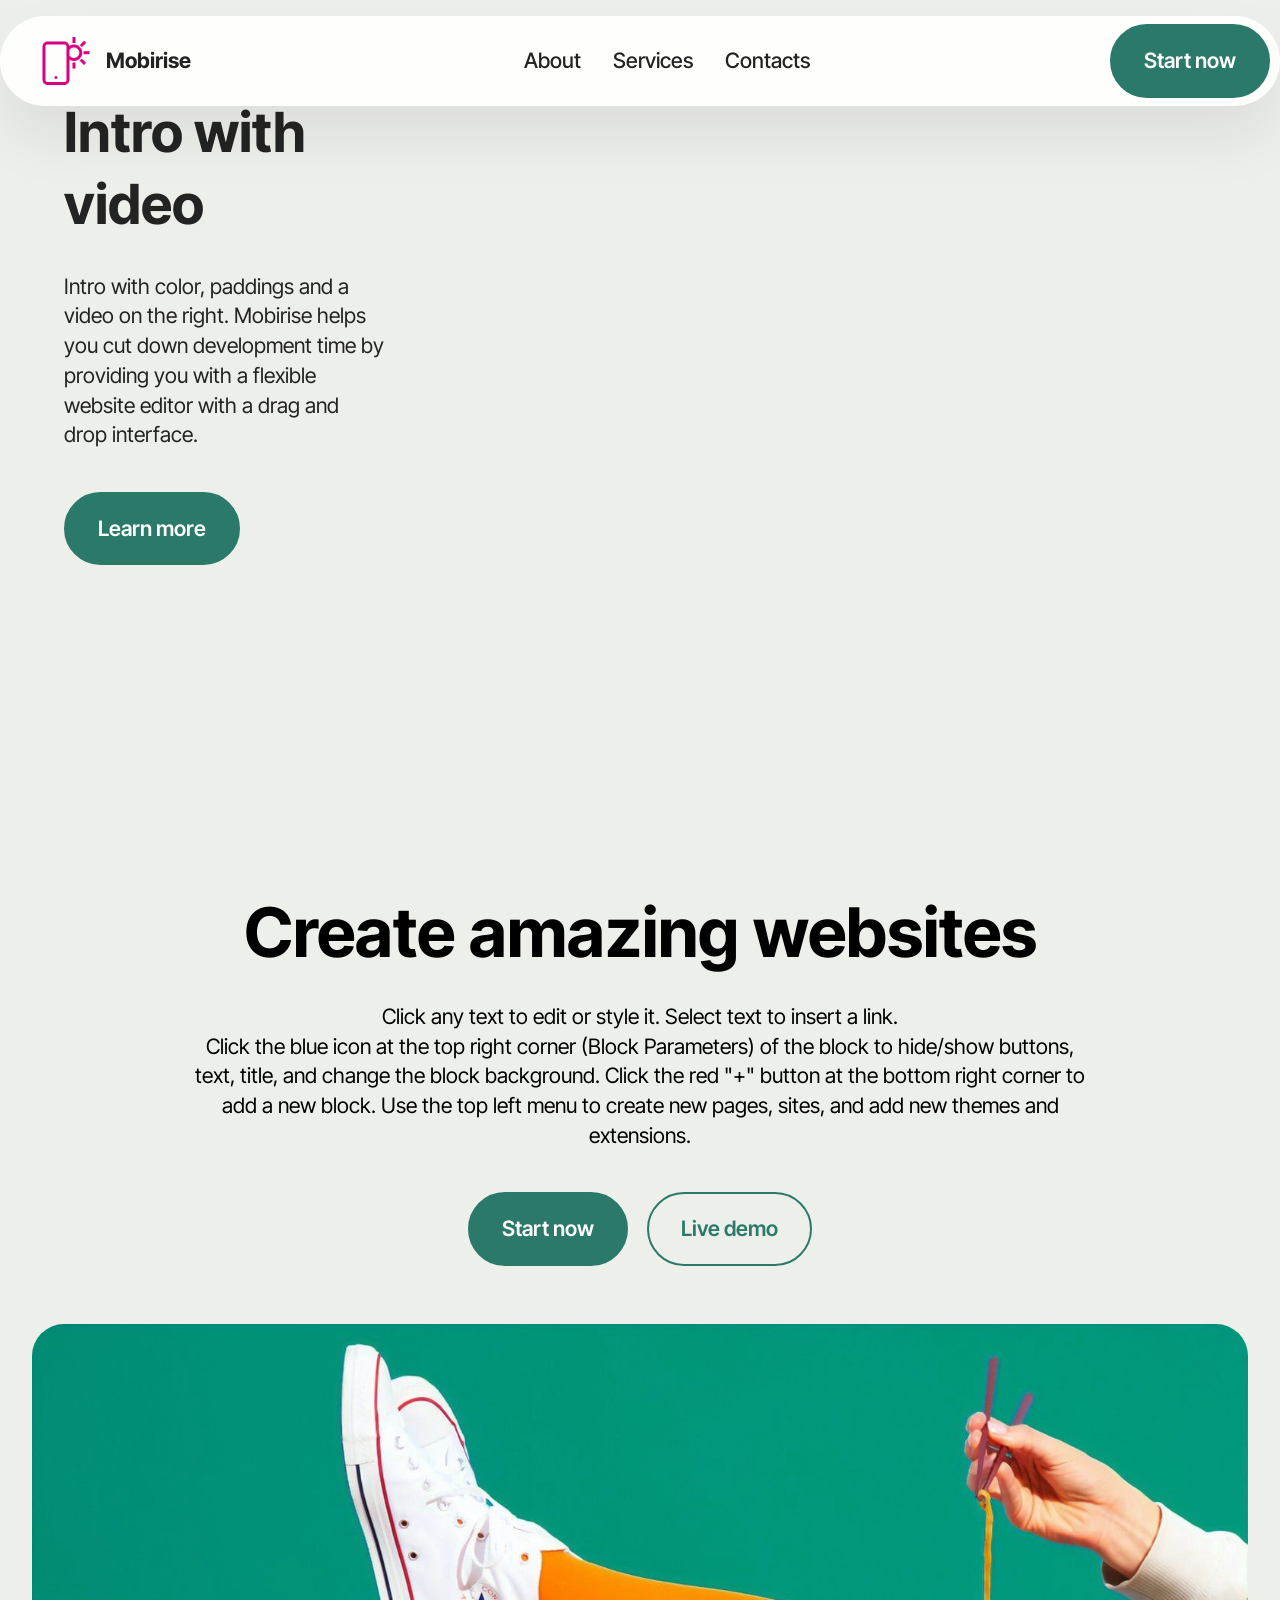
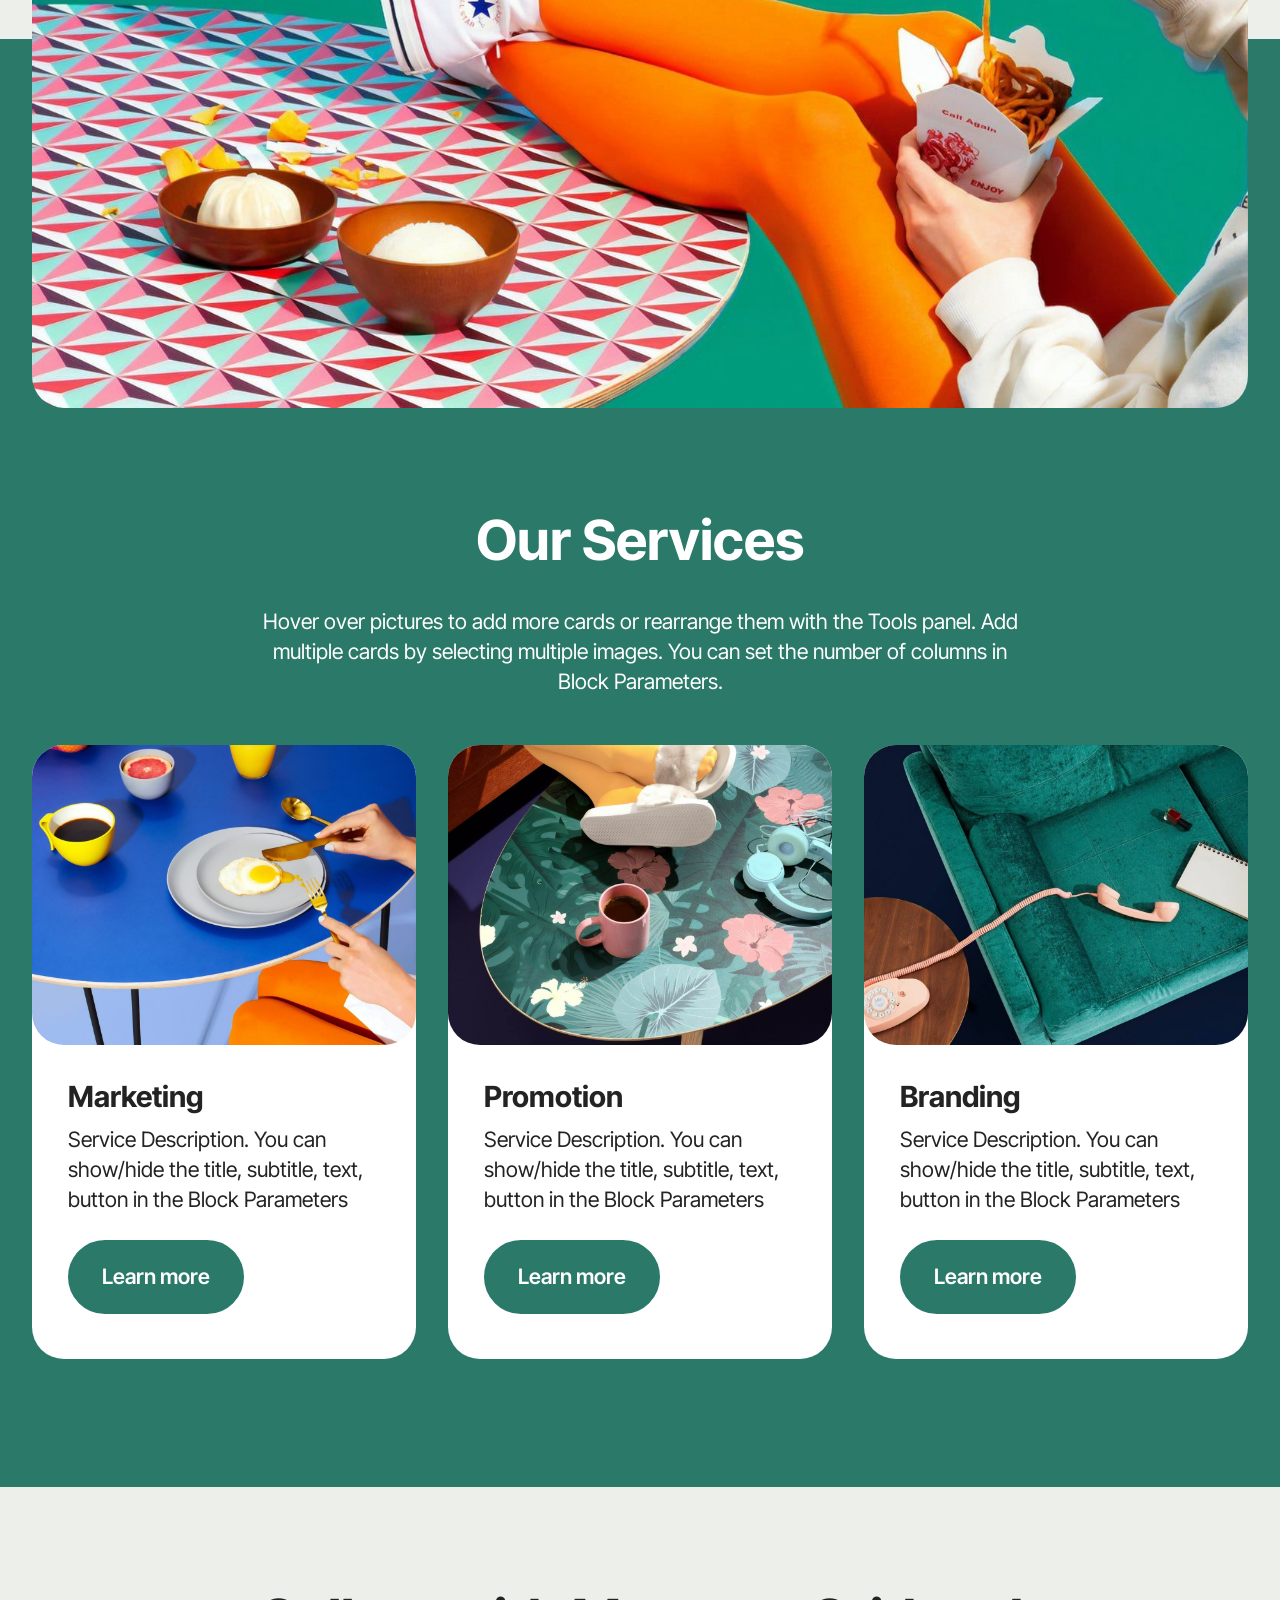
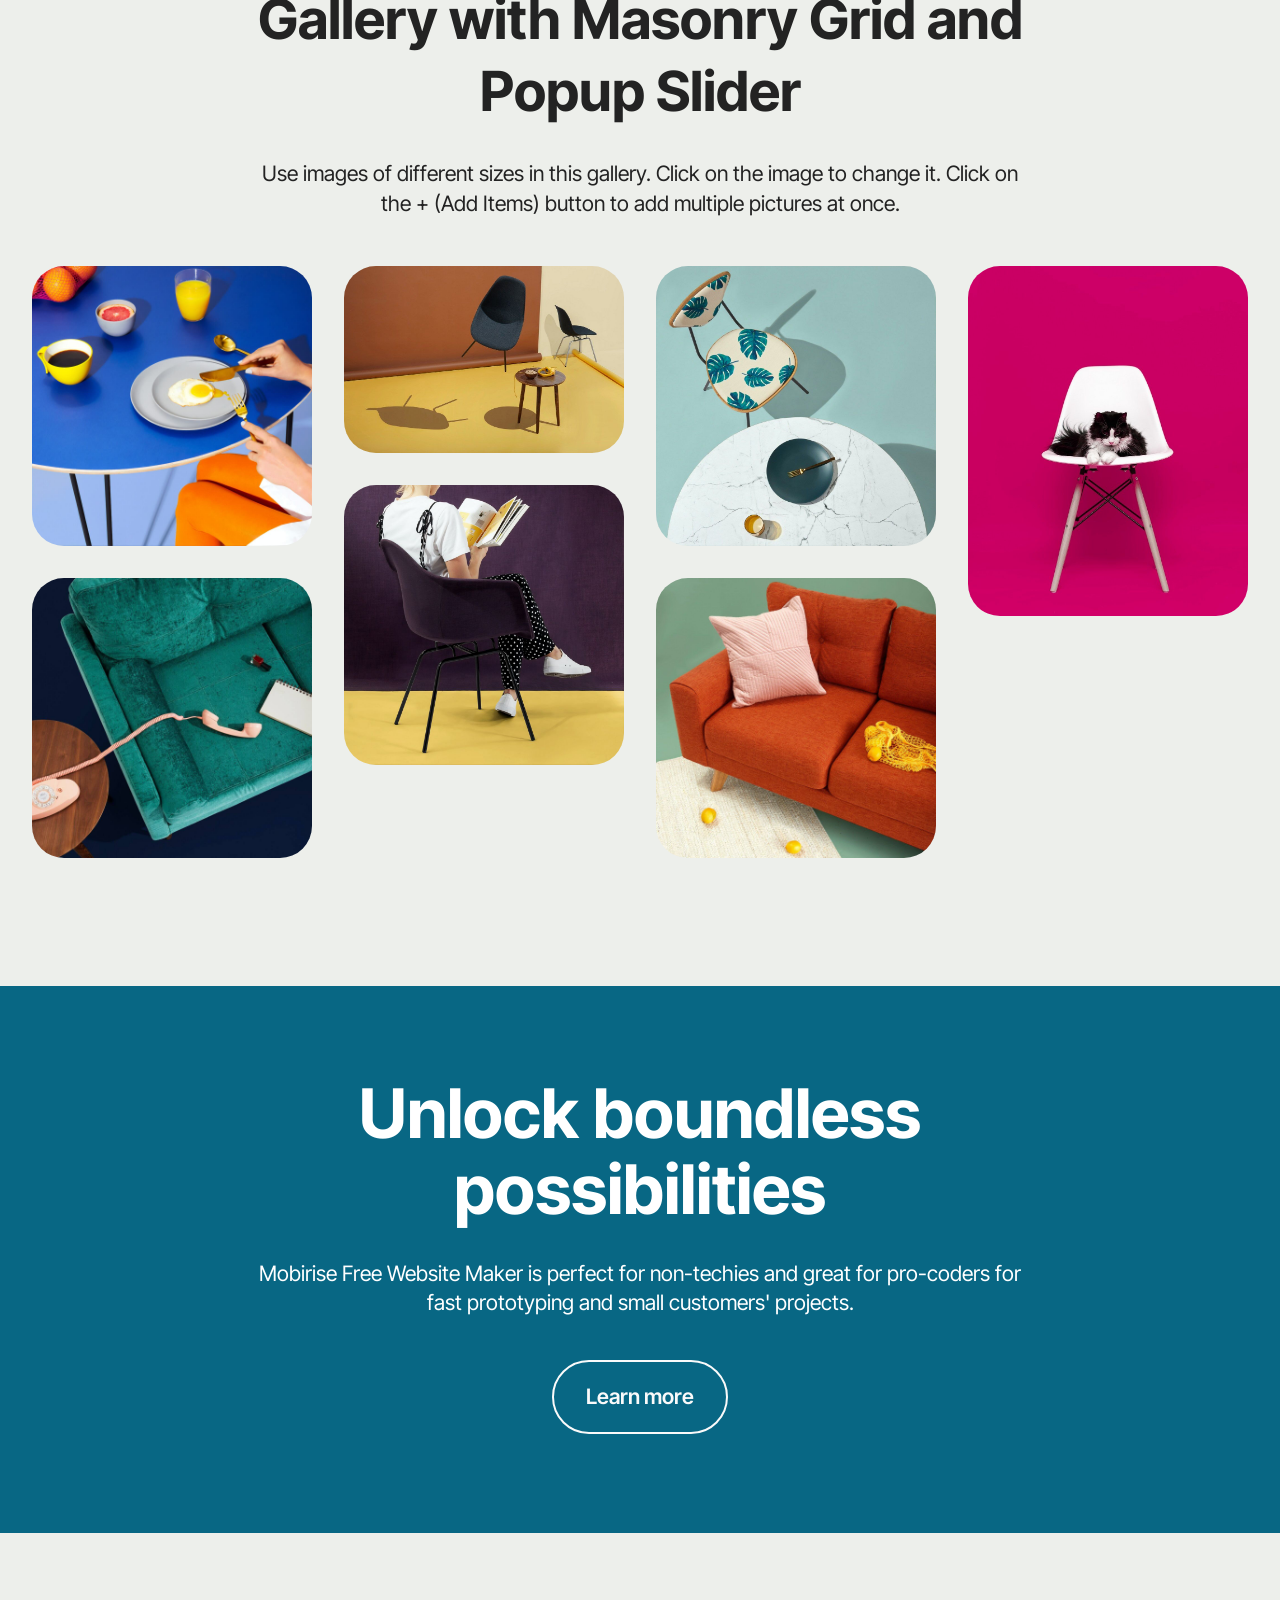
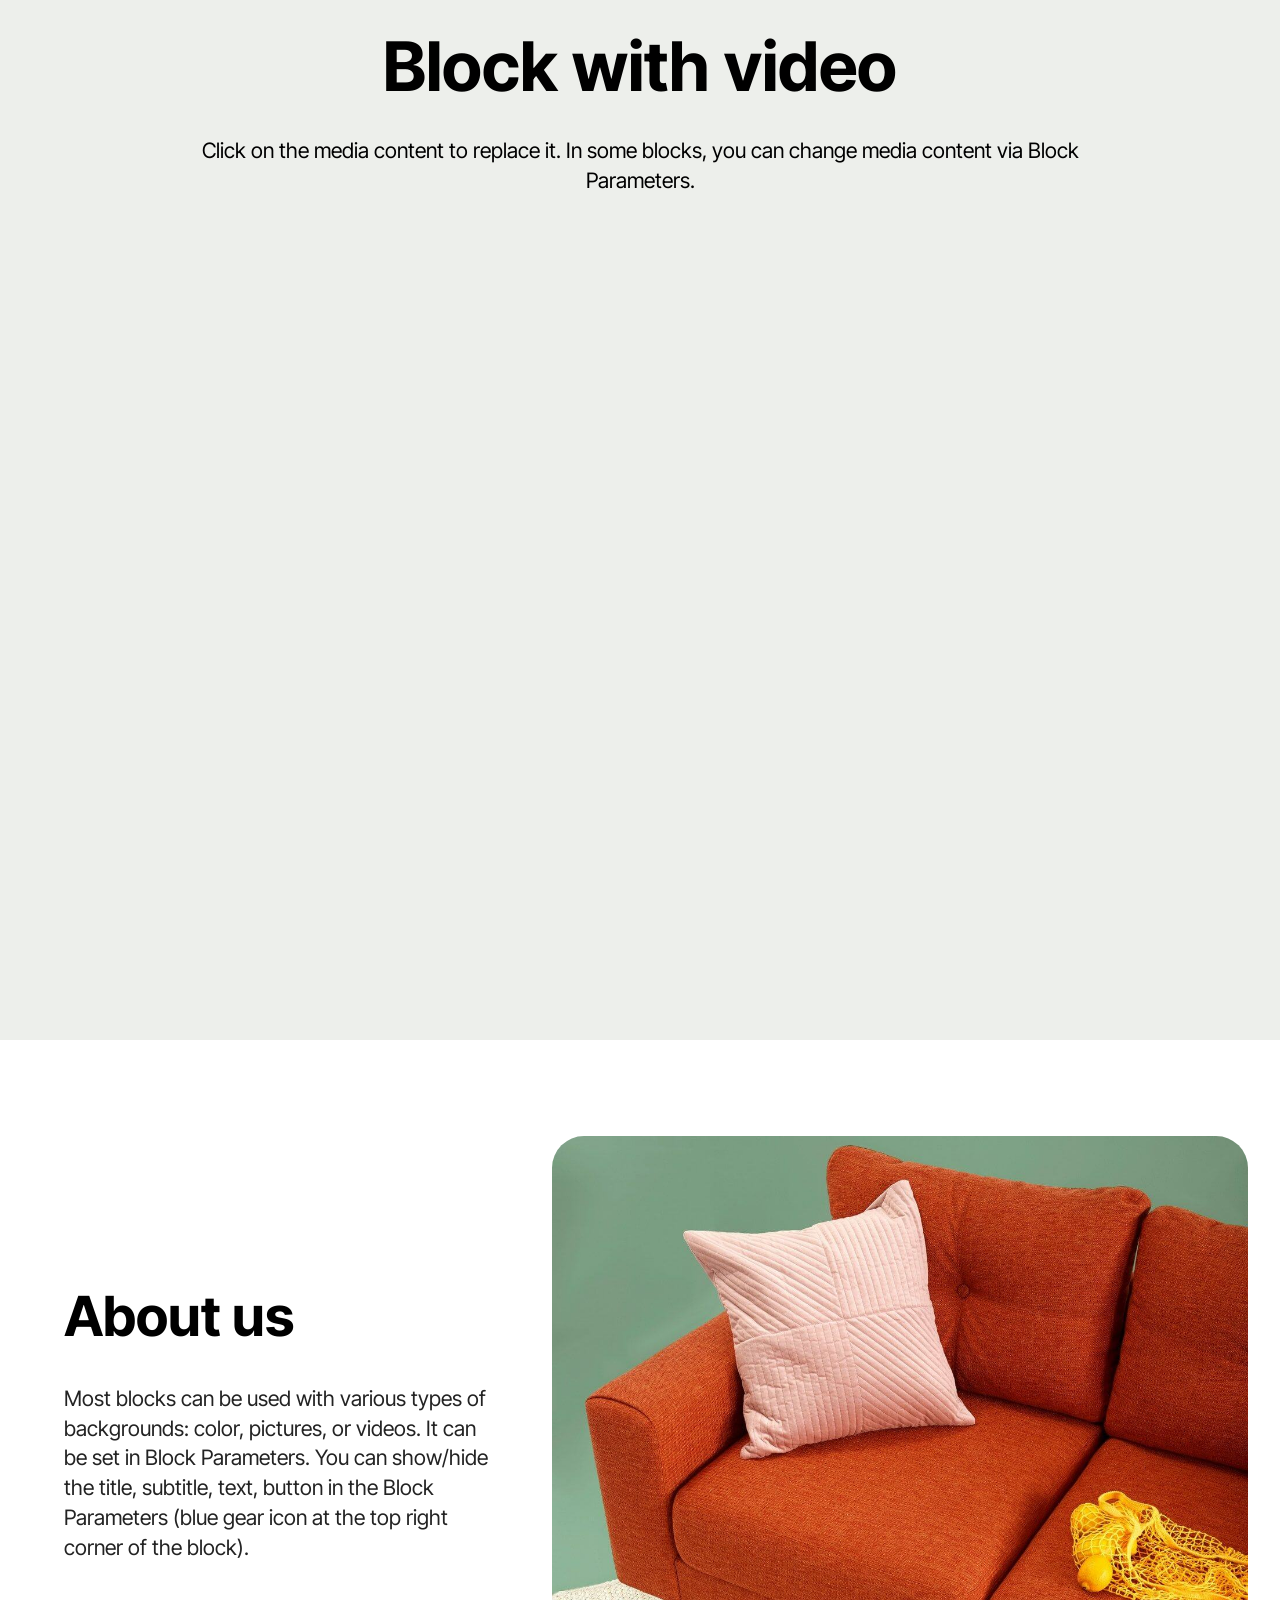
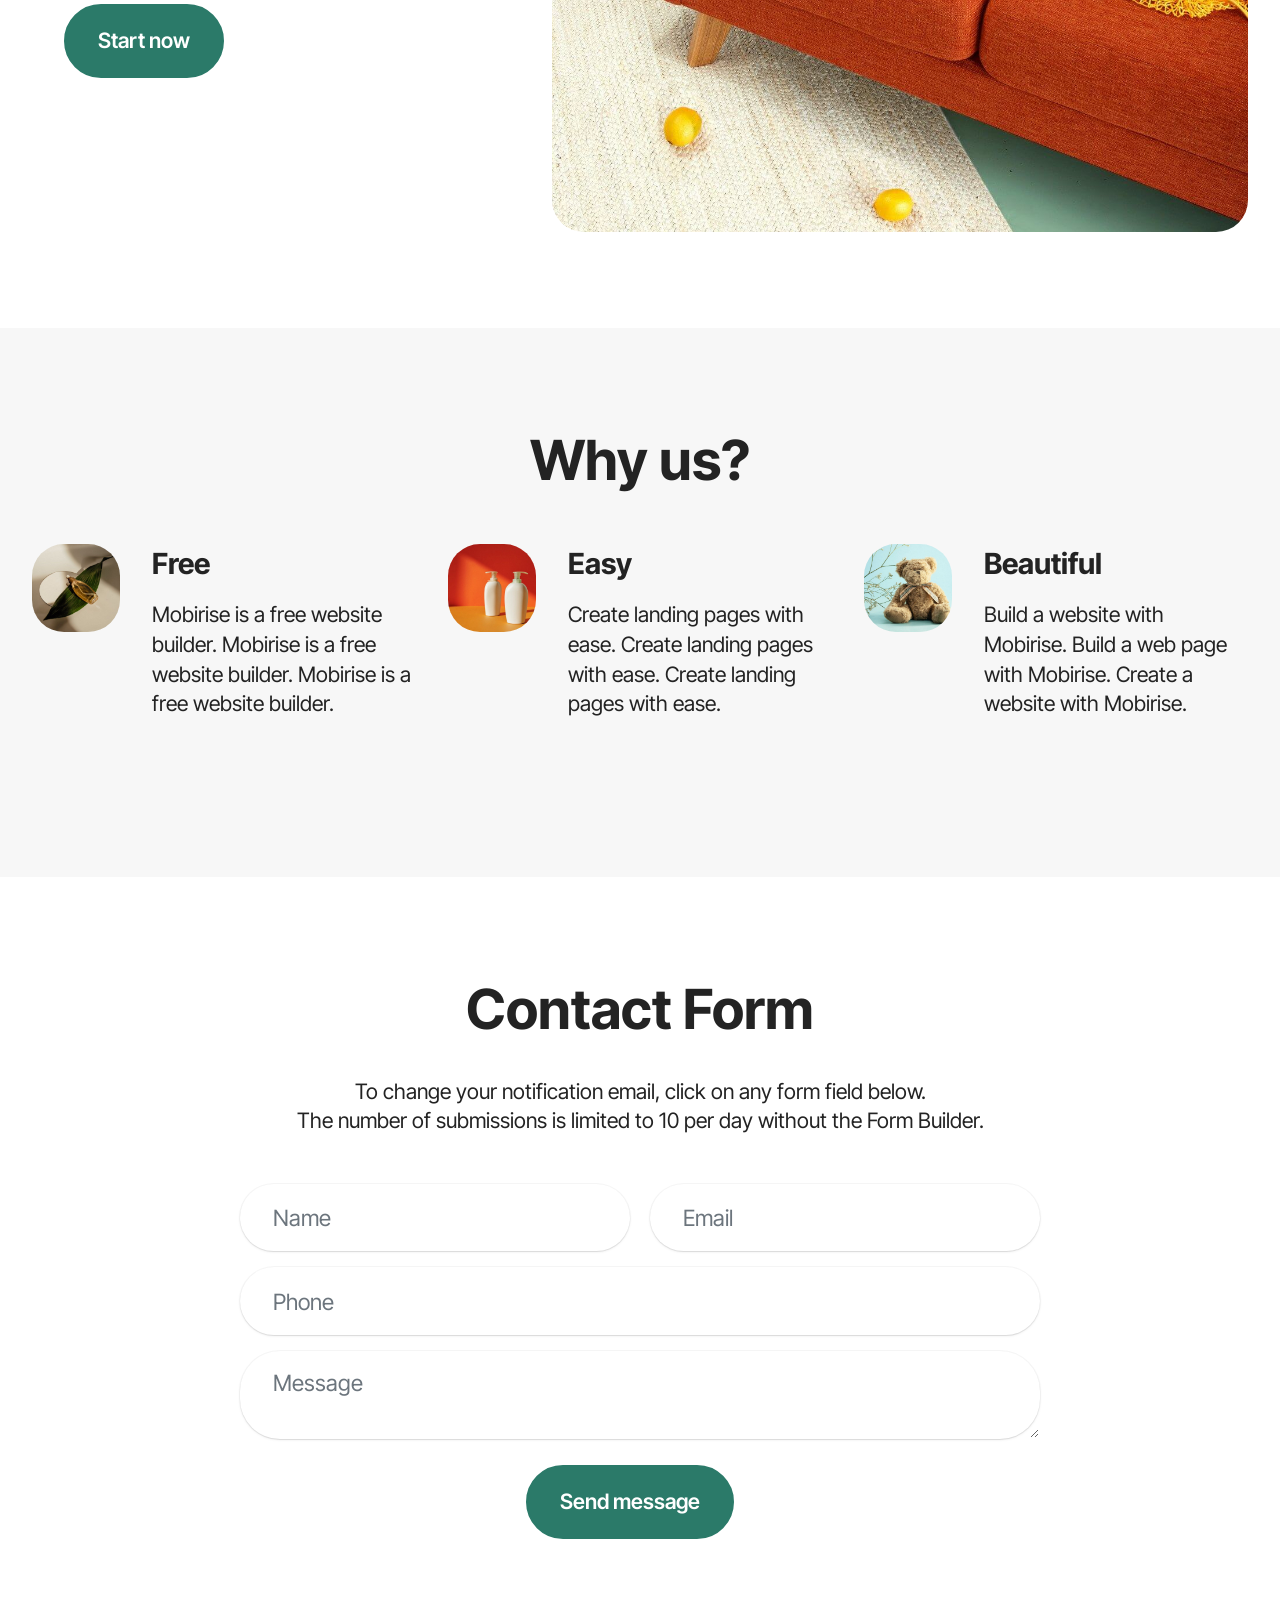
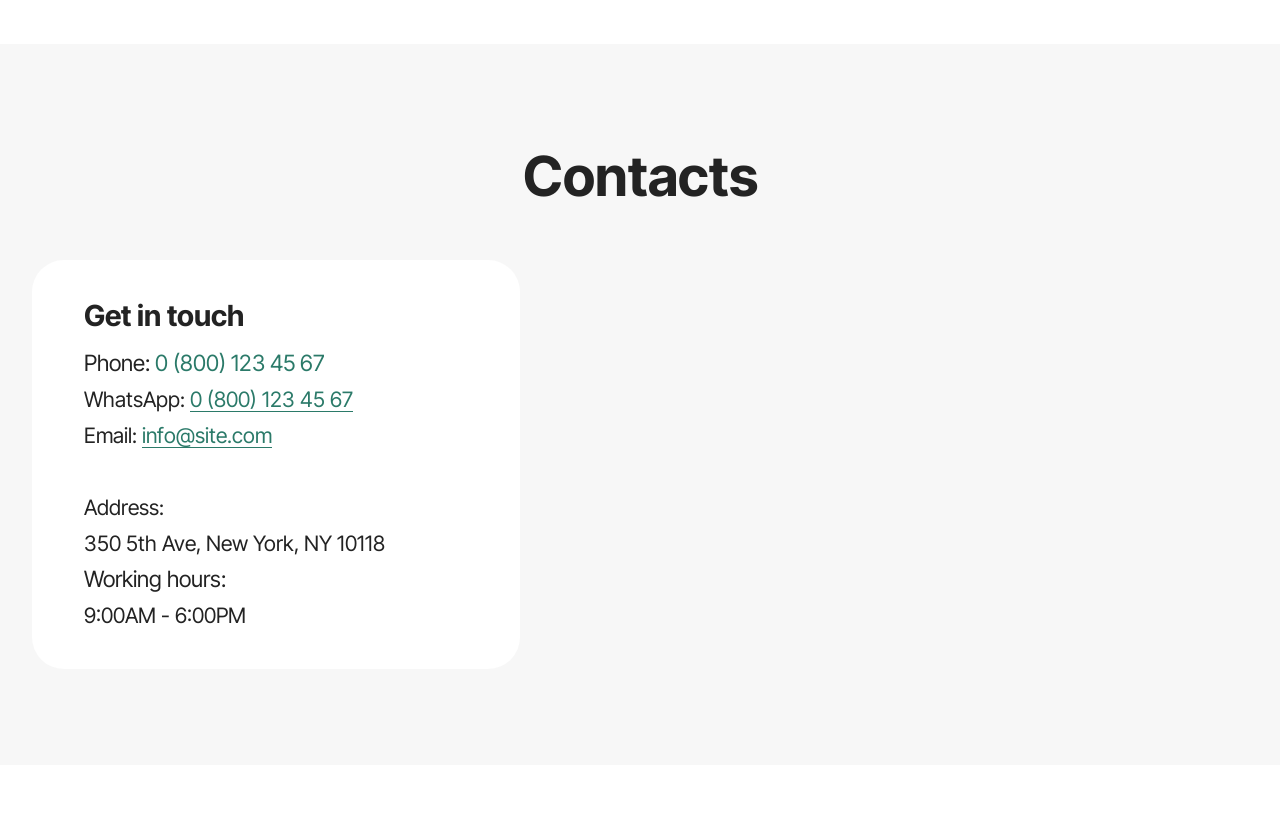
==== index.html @ 892f1004 "create github pages" ====
<!DOCTYPE html>
<html  >
<head>
  <!-- Site made with Mobirise Website Builder v6.1.12, https://mobirise.com -->
  <meta charset="UTF-8">
  <meta http-equiv="X-UA-Compatible" content="IE=edge">
  <meta name="generator" content="Mobirise v6.1.12, mobirise.com">
  <meta name="viewport" content="width=device-width, initial-scale=1, minimum-scale=1">
  <link rel="shortcut icon" href="assets/images/logo.png" type="image/x-icon">
  <meta name="description" content="">
  
  
  <title>Home</title>
  <link rel="stylesheet" href="assets/web/assets/mobirise-icons2/mobirise2.css">
  <link rel="stylesheet" href="assets/bootstrap/css/bootstrap.min.css">
  <link rel="stylesheet" href="assets/animatecss/animate.css">
  <link rel="stylesheet" href="assets/dropdown/css/style.css">
  <link rel="stylesheet" href="assets/theme/css/style.css">
  <link rel="stylesheet" href="assets/gallery/style.css">
  <link rel="preload" href="https://fonts.googleapis.com/css?family=Inter+Tight:100,200,300,400,500,600,700,800,900,100i,200i,300i,400i,500i,600i,700i,800i,900i&display=swap" as="style" onload="this.onload=null;this.rel='stylesheet'">
  <noscript><link rel="stylesheet" href="https://fonts.googleapis.com/css?family=Inter+Tight:100,200,300,400,500,600,700,800,900,100i,200i,300i,400i,500i,600i,700i,800i,900i&display=swap"></noscript>
  <link rel="preload" as="style" href="assets/mobirise/css/mbr-additional.css?v=6KfzLF"><link rel="stylesheet" href="assets/mobirise/css/mbr-additional.css?v=6KfzLF" type="text/css">

  
  
  
</head>
<body>
  
  <section data-bs-version="5.1" class="menu menu2 cid-tJS6tZXiPa" once="menu" id="menu02-0">
	

	<nav class="navbar navbar-dropdown navbar-fixed-top navbar-expand-lg">
		<div class="container">
			<div class="navbar-brand">
				<span class="navbar-logo">
					<a href="https://mobirise.com">
						<img src="assets/images/logo.png" alt="Mobirise Website Builder" style="height: 3rem;">
					</a>
				</span>
				<span class="navbar-caption-wrap"><a class="navbar-caption text-black text-primary display-4" href="index.html#header05-1">Mobirise</a></span>
			</div>
			<button class="navbar-toggler" type="button" data-toggle="collapse" data-bs-toggle="collapse" data-target="#navbarSupportedContent" data-bs-target="#navbarSupportedContent" aria-controls="navbarNavAltMarkup" aria-expanded="false" aria-label="Toggle navigation">
				<div class="hamburger">
					<span></span>
					<span></span>
					<span></span>
					<span></span>
				</div>
			</button>
			<div class="collapse navbar-collapse" id="navbarSupportedContent">
				<ul class="navbar-nav nav-dropdown" data-app-modern-menu="true"><li class="nav-item">
						<a class="nav-link link text-black text-primary display-4" href="index.html#header01-7">About</a>
					</li>
					<li class="nav-item">
						<a class="nav-link link text-black text-primary display-4" href="index.html#features04-w" aria-expanded="false">Services</a>
					</li>
					<li class="nav-item">
						<a class="nav-link link text-black text-primary display-4" href="index.html#contacts02-9">Contacts</a>
					</li></ul>
				
				<div class="navbar-buttons mbr-section-btn"><a class="btn btn-primary display-4" href="index.html#form02-6"> Start now</a></div>
			</div>
		</div>
	</nav>
</section>

<section data-bs-version="5.1" class="header4 cid-vfYGZu6K2J" id="header04-1i">
	

	
	

	<div class="container-fluid">
		<div class="row justify-content-center">
			<div class="col-12 col-md">
				<div class="text-wrapper">
					<h2 class="mbr-section-title mb-4 mbr-fonts-style display-2">
						<strong>Intro with video</strong>
					</h2>
					<p class="mbr-text mb-4 mbr-fonts-style display-7">
						Intro with color, paddings and a video on the right. Mobirise helps you cut down development
						time by providing you with a flexible website editor with a drag and drop interface.
					</p>
					<div class="mbr-section-btn mb-4">
						<a class="btn btn-primary display-7" href="https://mobiri.se">Learn more</a>
					</div>
				</div>
			</div>
			<div class="mbr-figure col-12 col-md-8"><iframe class="mbr-embedded-video" src="https://www.youtube.com/embed/-BSQlJxCDcI?rel=0&amp;amp;mute=1&amp;showinfo=0&amp;autoplay=1&amp;loop=1&amp;playlist=-BSQlJxCDcI" width="1280" height="720" frameborder="0" allowfullscreen></iframe></div>
		</div>
	</div>
</section>

<section data-bs-version="5.1" class="header5 cid-tJS6uM4N87" id="header05-1">
	

	
	
	<div class="topbg"></div>
	<div class="align-center container">
		<div class="row justify-content-center">
			<div class="col-md-12 col-lg-9">
				<h1 class="mbr-section-title mbr-fonts-style mb-4 display-1"><strong>Create amazing websites</strong></h1>
				<p class="mbr-text mbr-fonts-style mb-4 display-7">Click any text to edit or style it. Select text to insert a link.
<br>Click the blue icon at the top right corner (Block Parameters) of the block to hide/show buttons, text, title, and change the block background. Click the red "+" button at the bottom right corner to add a new block. Use the top left menu to create new pages, sites, and add new themes and extensions.</p>
				<div class="mbr-section-btn mt-3"><a class="btn btn-primary display-7" href="index.html#form02-6">Start now</a> <a class="btn btn-primary-outline display-7" href="index.html#gallery02-v">Live demo</a></div>
			</div>
		</div>
		<div class="row mt-5 justify-content-center">
			<div class="col-12 col-lg-12">
				<img src="assets/images/11.jpg" alt="Mobirise Website Builder" title="">
			</div>
		</div>
	</div>
</section>

<section data-bs-version="5.1" class="features4 cid-tMlEXTHLbS" id="features04-w">
	
	
	<div class="container">
		<div class="row justify-content-center">
			<div class="col-12 content-head">
				<div class="mbr-section-head mb-5">
					<h4 class="mbr-section-title mbr-fonts-style align-center mb-0 display-2"><strong>Our Services</strong></h4>
					<h5 class="mbr-section-subtitle mbr-fonts-style align-center mb-0 mt-4 display-7">Hover over pictures to add more cards or rearrange them with the Tools panel. Add multiple cards by selecting multiple images. You can set the number of columns in Block Parameters.</h5>
					
				</div>
			</div>
		</div>
		<div class="row">
			<div class="item features-image col-12 col-md-6 col-lg-4">
				<div class="item-wrapper">
					<div class="item-img">
						<img src="assets/images/gallery03.jpg" alt="Mobirise Website Builder">
					</div>
					<div class="item-content">
						<h5 class="item-title mbr-fonts-style display-5">
							<strong>Marketing</strong>
						</h5>
						
						<p class="mbr-text mbr-fonts-style display-7">
							Service Description. You can show/hide the title, subtitle, text, button in the Block Parameters
						</p>
						<div class="mbr-section-btn item-footer"><a href="" class="btn item-btn btn-primary display-7">Learn more</a></div>
					</div>

				</div>
			</div>
			<div class="item features-image col-12 col-md-6 col-lg-4">
				<div class="item-wrapper">
					<div class="item-img">
						<img src="assets/images/gallery05.jpg" alt="Mobirise Website Builder">
					</div>
					<div class="item-content">
						<h5 class="item-title mbr-fonts-style display-5">
							<strong>Promotion</strong>
						</h5>
						
						<p class="mbr-text mbr-fonts-style display-7">
							Service Description. You can show/hide the title, subtitle, text, button in the Block Parameters
						</p>
						<div class="mbr-section-btn item-footer"><a href="" class="btn item-btn btn-primary display-7">Learn more</a></div>
					</div>
				</div>
			</div>
			<div class="item features-image col-12 col-md-6 col-lg-4">
				<div class="item-wrapper">
					<div class="item-img">
						<img src="assets/images/gallery02.jpg" alt="Mobirise Website Builder">
					</div>
					<div class="item-content">
						<h5 class="item-title mbr-fonts-style display-5">
							<strong>Branding</strong>
						</h5>
						
						<p class="mbr-text mbr-fonts-style display-7">
							Service Description. You can show/hide the title, subtitle, text, button in the Block Parameters<br>
						</p>
						<div class="mbr-section-btn item-footer"><a href="" class="btn item-btn btn-primary display-7">Learn more</a></div>
					</div>
				</div>
			</div>
		</div>
	</div>
</section>

<section data-bs-version="5.1" class="gallery1 mbr-gallery cid-tMlDYtQ5fF" id="gallery02-v">
    

    
    

    <div class="container-fluid">
        <div class="row justify-content-center">
            <div class="col-12 content-head">
                <div class="mbr-section-head mb-5">
                    <h3 class="mbr-section-title mbr-fonts-style align-center m-0 display-2"><strong>Gallery with Masonry Grid and Popup Slider</strong></h3>
                    <h4 class="mbr-section-subtitle mbr-fonts-style align-center mb-0 mt-4 display-7">Use images of different sizes in this gallery. Click on the image to change it. Click on the + (Add Items) button to add multiple pictures at once.</h4>
                </div>
            </div>
        </div>
        <div class="row mbr-gallery mbr-masonry" data-masonry="{&quot;percentPosition&quot;: true }">
            <div class="col-12 col-md-6 col-lg-3 item gallery-image">
                <div class="item-wrapper" data-toggle="modal" data-bs-toggle="modal" data-target="#vg57TR8kfO-modal" data-bs-target="#vg57TR8kfO-modal">
                    <img class="w-100" src="assets/images/gallery03.jpg" alt="Mobirise Website Builder" data-slide-to="0" data-bs-slide-to="0" data-target="#lb-vg57TR8kfO" data-bs-target="#lb-vg57TR8kfO">
                    <div class="icon-wrapper">
                        <span class="mobi-mbri mobi-mbri-search mbr-iconfont mbr-iconfont-btn"></span>
                    </div>
                </div>
                
            </div>
            <div class="col-12 col-md-6 col-lg-3 item gallery-image">
                <div class="item-wrapper" data-toggle="modal" data-bs-toggle="modal" data-target="#vg57TR8kfO-modal" data-bs-target="#vg57TR8kfO-modal">
                    <img class="w-100" src="assets/images/gallery13.jpg" alt="Mobirise Website Builder" data-slide-to="1" data-bs-slide-to="1" data-target="#lb-vg57TR8kfO" data-bs-target="#lb-vg57TR8kfO">
                    <div class="icon-wrapper">
                        <span class="mobi-mbri mobi-mbri-search mbr-iconfont mbr-iconfont-btn"></span>
                    </div>
                </div>
                
            </div>
            <div class="col-12 col-md-6 col-lg-3 item gallery-image">
                <div class="item-wrapper" data-toggle="modal" data-bs-toggle="modal" data-target="#vg57TR8kfO-modal" data-bs-target="#vg57TR8kfO-modal">
                    <img class="w-100" src="assets/images/gallery10.jpg" alt="Mobirise Website Builder" data-slide-to="2" data-bs-slide-to="2" data-target="#lb-vg57TR8kfO" data-bs-target="#lb-vg57TR8kfO">
                    <div class="icon-wrapper">
                        <span class="mobi-mbri mobi-mbri-search mbr-iconfont mbr-iconfont-btn"></span>
                    </div>
                </div>
                
            </div>
            <div class="col-12 col-md-6 col-lg-3 item gallery-image">
                <div class="item-wrapper" data-toggle="modal" data-bs-toggle="modal" data-target="#vg57TR8kfO-modal" data-bs-target="#vg57TR8kfO-modal">
                    <img class="w-100" src="assets/images/gallery08.jpg" alt="Mobirise Website Builder" data-slide-to="3" data-bs-slide-to="3" data-target="#lb-vg57TR8kfO" data-bs-target="#lb-vg57TR8kfO">
                    <div class="icon-wrapper">
                        <span class="mobi-mbri mobi-mbri-search mbr-iconfont mbr-iconfont-btn"></span>
                    </div>
                </div>
                
            </div>
            <div class="col-12 col-md-6 col-lg-3 item gallery-image">
                <div class="item-wrapper" data-toggle="modal" data-bs-toggle="modal" data-target="#vg57TR8kfO-modal" data-bs-target="#vg57TR8kfO-modal">
                    <img class="w-100" src="assets/images/gallery06.jpg" alt="Mobirise Website Builder" data-slide-to="4" data-bs-slide-to="4" data-target="#lb-vg57TR8kfO" data-bs-target="#lb-vg57TR8kfO">
                    <div class="icon-wrapper">
                        <span class="mobi-mbri mobi-mbri-search mbr-iconfont mbr-iconfont-btn"></span>
                    </div>
                </div>
                
            </div>
            <div class="col-12 col-md-6 col-lg-3 item gallery-image">
                <div class="item-wrapper" data-toggle="modal" data-bs-toggle="modal" data-target="#vg57TR8kfO-modal" data-bs-target="#vg57TR8kfO-modal">
                    <img class="w-100" src="assets/images/gallery02.jpg" alt="Mobirise Website Builder" data-slide-to="5" data-bs-slide-to="5" data-target="#lb-vg57TR8kfO" data-bs-target="#lb-vg57TR8kfO">
                    <div class="icon-wrapper">
                        <span class="mobi-mbri mobi-mbri-search mbr-iconfont mbr-iconfont-btn"></span>
                    </div>
                </div>
                
            </div>
            <div class="col-12 col-md-6 col-lg-3 item gallery-image">
                <div class="item-wrapper" data-toggle="modal" data-bs-toggle="modal" data-target="#vg57TR8kfO-modal" data-bs-target="#vg57TR8kfO-modal">
                    <img class="w-100" src="assets/images/gallery01.jpg" alt="Mobirise Website Builder" data-slide-to="6" data-bs-slide-to="6" data-target="#lb-vg57TR8kfO" data-bs-target="#lb-vg57TR8kfO">
                    <div class="icon-wrapper">
                        <span class="mobi-mbri mobi-mbri-search mbr-iconfont mbr-iconfont-btn"></span>
                    </div>
                </div>
                
            </div>
        </div>

        <div class="modal mbr-slider" tabindex="-1" role="dialog" aria-hidden="true" id="vg57TR8kfO-modal">
            <div class="modal-dialog" role="document">
                <div class="modal-content">
                    <div class="modal-body">
                        <div class="carousel slide" id="lb-vg57TR8kfO" data-interval="5000" data-bs-interval="5000">
                            <div class="carousel-inner">
                                <div class="carousel-item active">
                                    <img class="d-block w-100" src="assets/images/gallery03.jpg" alt="Mobirise Website Builder">
                                </div>
                                <div class="carousel-item">
                                    <img class="d-block w-100" src="assets/images/gallery13.jpg" alt="Mobirise Website Builder">
                                </div>
                                <div class="carousel-item">
                                    <img class="d-block w-100" src="assets/images/gallery10.jpg" alt="Mobirise Website Builder">
                                </div>
                                <div class="carousel-item">
                                    <img class="d-block w-100" src="assets/images/gallery08.jpg" alt="Mobirise Website Builder">
                                </div>
                                <div class="carousel-item">
                                    <img class="d-block w-100" src="assets/images/gallery06.jpg" alt="Mobirise Website Builder">
                                </div>
                                <div class="carousel-item">
                                    <img class="d-block w-100" src="assets/images/gallery02.jpg" alt="Mobirise Website Builder">
                                </div>
                                <div class="carousel-item">
                                    <img class="d-block w-100" src="assets/images/gallery01.jpg" alt="Mobirise Website Builder">
                                </div>
                            </div>
                            <ol class="carousel-indicators">
                                <li data-slide-to="0" data-bs-slide-to="0" class="active" data-target="#lb-vg57TR8kfO" data-bs-target="#lb-vg57TR8kfO"></li>
                                <li data-slide-to="1" data-bs-slide-to="1" data-target="#lb-vg57TR8kfO" data-bs-target="#lb-vg57TR8kfO"></li>
                                <li data-slide-to="2" data-bs-slide-to="2" data-target="#lb-vg57TR8kfO" data-bs-target="#lb-vg57TR8kfO"></li>
                                <li data-slide-to="3" data-bs-slide-to="3" data-target="#lb-vg57TR8kfO" data-bs-target="#lb-vg57TR8kfO"></li>
                                <li data-slide-to="4" data-bs-slide-to="4" data-target="#lb-vg57TR8kfO" data-bs-target="#lb-vg57TR8kfO"></li>
                                <li data-slide-to="5" data-bs-slide-to="5" data-target="#lb-vg57TR8kfO" data-bs-target="#lb-vg57TR8kfO"></li>
                                <li data-slide-to="6" data-bs-slide-to="6" data-target="#lb-vg57TR8kfO" data-bs-target="#lb-vg57TR8kfO"></li>
                            </ol>
                            <a role="button" href="" class="close" data-dismiss="modal" data-bs-dismiss="modal" aria-label="Close">
                            </a>
                            <a class="carousel-control-prev carousel-control" role="button" data-slide="prev" data-bs-slide="prev" href="#lb-vg57TR8kfO">
                                <span class="mobi-mbri mobi-mbri-arrow-prev" aria-hidden="true"></span>
                                <span class="sr-only visually-hidden">Previous</span>
                            </a>
                            <a class="carousel-control-next carousel-control" role="button" data-slide="next" data-bs-slide="next" href="#lb-vg57TR8kfO">
                                <span class="mobi-mbri mobi-mbri-arrow-next" aria-hidden="true"></span>
                                <span class="sr-only visually-hidden">Next</span>
                            </a>
                        </div>
                    </div>
                </div>
            </div>
        </div>
    </div>
</section>

<section data-bs-version="5.1" class="header09 cid-tLAX5BnXkJ" id="header09-q">
	
	
	<div class="container">
		<div class="row">
			<div class="content-wrap col-12 col-md-8">
				<h1 class="mbr-section-title mbr-fonts-style mbr-white mb-4 display-1"><strong>Unlock boundless possibilities</strong></h1>
				
				<p class="mbr-fonts-style mbr-text mbr-white mb-4 display-7">
					Mobirise Free Website Maker is perfect for non-techies and great for pro-coders for fast prototyping and small customers' projects.
				</p>
				<div class="mbr-section-btn"><a class="btn btn-white-outline display-7" href="https://mobiri.se">Learn more</a></div>
			</div>
		</div>
	</div>
</section>

<section data-bs-version="5.1" class="header7 cid-tLeaLmEeFr" id="header07-h">
  

  
  
  
  <div class="align-center container">
    <div class="row justify-content-center">
      <div class="col-md-12 col-lg-9 mb-5">
        <h1 class="mbr-section-title mbr-fonts-style display-1"><strong>Block with video</strong>
        </h1>
        <p class="mbr-text mbr-fonts-style mt-4 display-7">
          Click on the media content to replace it. In some blocks, you can change media content via Block Parameters.
        </p>
        
      </div>
    </div>

    <div class="row justify-content-center">
      <div class="mbr-figure col-12 col-md-12"><iframe class="mbr-embedded-video" src="https://www.youtube.com/embed/sGpPgQeEyOc?rel=0&amp;amp;mute=1&amp;showinfo=0&amp;autoplay=1&amp;loop=1&amp;playlist=sGpPgQeEyOc" width="1280" height="720" frameborder="0" allowfullscreen></iframe></div>
    </div>
  </div>
</section>

<section data-bs-version="5.1" class="header1 cid-tJS9vXDdRK" id="header01-7">
	

	
	

	<div class="container">
		<div class="row justify-content-center">
			<div class="col-12 col-md-12 col-lg-7 image-wrapper">
				<img class="w-100" src="assets/images/gallery01.jpg" alt="Mobirise Website Builder">
			</div>
			<div class="col-12 col-lg col-md-12">
				<div class="text-wrapper align-left">
					<h1 class="mbr-section-title mbr-fonts-style mb-4 display-2"><strong>About us</strong></h1>
					<p class="mbr-text mbr-fonts-style mb-4 display-7">
						Most blocks can be used with various types of backgrounds: color, pictures, or videos. It can be set in Block Parameters.&nbsp;You can show/hide the title, subtitle, text, button in the Block Parameters (blue gear icon at the top right corner of the block).&nbsp;</p>
					<div class="mbr-section-btn mt-3"><a class="btn btn-primary display-7" href="https://mobiri.se">Start now</a></div>
				</div>
			</div>
		</div>
	</div>
</section>

<section data-bs-version="5.1" class="features15 cid-tLek7gQhG7" id="features015-m">
	

	
	
	<div class="container">
		<div class="mbr-section-head mb-5">
			<h4 class="mbr-section-title mbr-fonts-style align-center mb-0 display-2">
			  <strong>Why us?</strong></h4>
			
		  </div>
		<div class="row justify-content-center">
			<div class="item features-without-image col-12 col-lg-4">
				<div class="item-wrapper">
					<div class="img-wrapper">
						<img src="assets/images/shop1.jpg" alt="Mobirise Website Builder">
					</div>
					<div class="card-box">
						<h4 class="card-title mbr-fonts-style mb-3 display-5">
							<strong>Free</strong></h4>
						<h5 class="card-text mbr-fonts-style display-7">
							Mobirise is a free website builder. Mobirise is a free website builder. Mobirise is a free website builder.</h5>
					</div>
				</div>
			</div>
			<div class="item features-without-image col-12 col-lg-4">
				<div class="item-wrapper">
					<div class="img-wrapper">
						<img src="assets/images/shop2.jpg" alt="Mobirise Website Builder">
					</div>
					<div class="card-box">
						<h4 class="card-title mbr-fonts-style mb-3 display-5">
							<strong>Easy</strong></h4>
						<h5 class="card-text mbr-fonts-style display-7">
							Create landing pages with ease. Create landing pages with ease. Create landing pages with ease.<br><br></h5>
					</div>
				</div>
			</div>
			<div class="item features-without-image col-12 col-lg-4">
				<div class="item-wrapper">
					<div class="img-wrapper">
						<img src="assets/images/shop3.jpg" alt="Mobirise Website Builder">
					</div>
					<div class="card-box">
						<h4 class="card-title mbr-fonts-style mb-3 display-5">
							<strong>Beautiful</strong></h4>
						<h5 class="card-text mbr-fonts-style display-7">
							Build a website with Mobirise. Build a web page with Mobirise. Create a website with Mobirise.</h5>
					</div>
				</div>
			</div>
		</div>
	</div>
</section>

<section data-bs-version="5.1" class="form5 cid-tJS9pBcTSa" id="form02-6">
    
    
    <div class="container">
        <div class="mbr-section-head mb-5">
            <h3 class="mbr-section-title mbr-fonts-style align-center mb-0 display-2">
                <strong>Contact Form</strong></h3>
            <h4 class="mbr-section-subtitle mbr-fonts-style align-center mb-0 mt-4 display-7">To change your notification email, click on any form field below.
<div>The number of submissions is limited to 10 per day without the Form Builder.</div></h4>
        </div>
        <div class="row justify-content-center mt-4">
            <div class="col-lg-8 mx-auto mbr-form" data-form-type="formoid">
                <form action="https://mobirise.eu/" method="POST" class="mbr-form form-with-styler" data-form-title="Form Name"><input type="hidden" name="email" data-form-email="true" value="qyZpfI+6dc/IYMijDcCwigzXDdBaW6G+ncSFZlSqRUR33lAlVNwG1K6OLLAE46/LZ2RLY/61UOQg5D0pjkrlR8hcPQicT6PgjY7FRkYDSHm7b7WU4jlXwKylCpf/f9Rg">
                    <div class="row">
                        <div hidden="hidden" data-form-alert="" class="alert alert-success col-12">Thanks for filling out the form!</div>
                        <div hidden="hidden" data-form-alert-danger="" class="alert alert-danger col-12">
                            Oops...! some problem!
                        </div>
                    </div>
                    <div class="dragArea row">
                        <div class="col-md col-sm-12 form-group mb-3" data-for="name">
                            <input type="text" name="name" placeholder="Name" data-form-field="name" class="form-control" value="" id="name-form02-6">
                        </div>
                        <div class="col-md col-sm-12 form-group mb-3" data-for="email">
                            <input type="email" name="email" placeholder="Email" data-form-field="email" class="form-control" value="" id="email-form02-6">
                        </div>
                        <div class="col-12 form-group mb-3" data-for="phone">
                            <input type="tel" name="phone" placeholder="Phone" data-form-field="phone" class="form-control" value="" id="phone-form02-6">
                        </div>
                        <div class="col-12 form-group mb-3" data-for="textarea">
                            <textarea name="textarea" placeholder="Message" data-form-field="textarea" class="form-control" id="textarea-form02-6"></textarea>
                        </div>
                        <div class="col-lg-12 col-md-12 col-sm-12 align-center mbr-section-btn">
                            <button type="submit" class="btn btn-primary display-7">Send message</button>
                        </div>
                    </div>
                </form>
            </div>
        </div>
    </div>
</section>

<section data-bs-version="5.1" class="contacts2 map1 cid-tLdYHD757A" id="contacts02-9">

    

    
    <div class="container">
        <div class="mbr-section-head mb-5">
            <h3 class="mbr-section-title mbr-fonts-style align-center mb-0 display-2">
                <strong>Contacts</strong>
            </h3>
            
        </div>
        <div class="row justify-content-center mt-4">
            <div class="card col-12 col-md-5">
                <div class="card-wrapper">
                    <div class="text-wrapper">
                        <h5 class="cardTitle mbr-fonts-style mb-2 display-5">
                        <strong>Get in touch</strong></h5>
                    <ul class="list mbr-fonts-style display-7">
                        <li class="mbr-text item-wrap"><span style="font-size: 1.4rem;">Phone: </span><a href="tel:+12345678910" class="text-primary" style="font-size: 1.4rem;">0 (800) 123 45 67</a><br></li>
                        <li class="mbr-text item-wrap">WhatsApp: <a href="https://wa.me/12345678910" class="text-primary">0 (800) 123 45 67</a></li>
                        <li class="mbr-text item-wrap">Email: <a href="mailto:info@site.com" class="text-primary">info@site.com</a></li><li class="mbr-text item-wrap"><br></li>
                        <li class="mbr-text item-wrap">Address: </li><li class="mbr-text item-wrap">350 5th Ave, New York, NY 10118</li><li class="mbr-text item-wrap"><span style="font-size: 1.4rem;">Working hours:</span><br></li><li class="mbr-text item-wrap">9:00AM - 6:00PM</li>
                    </ul>
                    </div>
                </div>
            </div>
            <div class="map-wrapper col-12 col-md-7">
                <div class="google-map"><iframe frameborder="0" style="border:0" src="https://www.google.com/maps/embed?pb=!1m14!1m8!1m3!1d6045.3003145248895!2d-73.9884657!3d40.7477229!3m2!1i1024!2i768!4f13.1!3m3!1m2!1s0x89c259a9ac1f1b85%3A0x7e33d1c0e7af3be4!2zMzUwIDV0aCBBdmUsIE5ldyBZb3JrLCBOWSAxMDExOCwg0KHQqNCQ!5e0!3m2!1sru!2sru!4v1689597362021!5m2!1sen!2sen" allowfullscreen=""></iframe></div>
            </div>
        </div>
    </div>
</section><section class="display-7" style="padding: 0;align-items: center;justify-content: center;flex-wrap: wrap;    align-content: center;display: flex;position: relative;height: 4rem;"><a href="https://mobiri.se/" style="flex: 1 1;height: 4rem;position: absolute;width: 100%;z-index: 1;"><img alt="" style="height: 4rem;" src="[data-uri]"></a><p style="margin: 0;text-align: center;" class="display-7">&#8204;</p><a style="z-index:1" href="https://mobirise.com/builder/ai-website-creator.html">Best AI Website Creator</a></section><script src="assets/bootstrap/js/bootstrap.bundle.min.js"></script>  <script src="assets/smoothscroll/smooth-scroll.js"></script>  <script src="assets/ytplayer/index.js"></script>  <script src="assets/dropdown/js/navbar-dropdown.js"></script>  <script src="assets/masonry/masonry.pkgd.min.js"></script>  <script src="assets/imagesloaded/imagesloaded.pkgd.min.js"></script>  <script src="assets/theme/js/script.js"></script>  <script src="assets/gallery/player.min.js"></script>  <script src="assets/gallery/script.js"></script>  <script src="assets/formoid/formoid.min.js"></script>  
  
  
  <input name="animation" type="hidden">
  </body>
</html>
---- assets/web/assets/mobirise-icons2/mobirise2.css ----
@font-face {
  font-family: 'Moririse2';
  font-display: swap;
  src:  url('mobirise2.eot?f2bix4');
  src:  url('mobirise2.eot?f2bix4#iefix') format('embedded-opentype'),
    url('mobirise2.woff2?f2bix4') format('woff2'),
    url('mobirise2.woff?f2bix4') format('woff'),
    url('mobirise2.ttf?f2bix4') format('truetype'),
    url('mobirise2.svg?f2bix4#mobirise2') format('svg');
  font-weight: normal;
  font-style: normal;
}

[class^="mobi-"], [class*=" mobi-"] {
  /* use !important to prevent issues with browser extensions that change fonts */
  font-family: 'Moririse2' !important;
  speak: none;
  font-style: normal;
  font-weight: normal;
  font-variant: normal;
  text-transform: none;
  line-height: 1;

  /* Better Font Rendering =========== */
  -webkit-font-smoothing: antialiased;
  -moz-osx-font-smoothing: grayscale;
}

.mobi-mbri-add-submenu:before {
  content: "\e900";
}
.mobi-mbri-alert:before {
  content: "\e901";
}
.mobi-mbri-align-center:before {
  content: "\e902";
}
.mobi-mbri-align-justify:before {
  content: "\e903";
}
.mobi-mbri-align-left:before {
  content: "\e904";
}
.mobi-mbri-align-right:before {
  content: "\e905";
}
.mobi-mbri-android:before {
  content: "\e906";
}
.mobi-mbri-apple:before {
  content: "\e907";
}
.mobi-mbri-arrow-down:before {
  content: "\e908";
}
.mobi-mbri-arrow-next:before {
  content: "\e909";
}
.mobi-mbri-arrow-prev:before {
  content: "\e90a";
}
.mobi-mbri-arrow-up:before {
  content: "\e90b";
}
.mobi-mbri-bold:before {
  content: "\e90c";
}
.mobi-mbri-bookmark:before {
  content: "\e90d";
}
.mobi-mbri-bootstrap:before {
  content: "\e90e";
}
.mobi-mbri-briefcase:before {
  content: "\e90f";
}
.mobi-mbri-browse:before {
  content: "\e910";
}
.mobi-mbri-bulleted-list:before {
  content: "\e911";
}
.mobi-mbri-calendar:before {
  content: "\e912";
}
.mobi-mbri-camera:before {
  content: "\e913";
}
.mobi-mbri-cart-add:before {
  content: "\e914";
}
.mobi-mbri-cart-full:before {
  content: "\e915";
}
.mobi-mbri-cash:before {
  content: "\e916";
}
.mobi-mbri-change-style:before {
  content: "\e917";
}
.mobi-mbri-chat:before {
  content: "\e918";
}
.mobi-mbri-clock:before {
  content: "\e919";
}
.mobi-mbri-close:before {
  content: "\e91a";
}
.mobi-mbri-cloud:before {
  content: "\e91b";
}
.mobi-mbri-code:before {
  content: "\e91c";
}
.mobi-mbri-contact-form:before {
  content: "\e91d";
}
.mobi-mbri-credit-card:before {
  content: "\e91e";
}
.mobi-mbri-cursor-click:before {
  content: "\e91f";
}
.mobi-mbri-cust-feedback:before {
  content: "\e920";
}
.mobi-mbri-database:before {
  content: "\e921";
}
.mobi-mbri-delivery:before {
  content: "\e922";
}
.mobi-mbri-desktop:before {
  content: "\e923";
}
.mobi-mbri-devices:before {
  content: "\e924";
}
.mobi-mbri-down:before {
  content: "\e925";
}
.mobi-mbri-download-2:before {
  content: "\e926";
}
.mobi-mbri-download:before {
  content: "\e927";
}
.mobi-mbri-drag-n-drop-2:before {
  content: "\e928";
}
.mobi-mbri-drag-n-drop:before {
  content: "\e929";
}
.mobi-mbri-edit-2:before {
  content: "\e92a";
}
.mobi-mbri-edit:before {
  content: "\e92b";
}
.mobi-mbri-error:before {
  content: "\e92c";
}
.mobi-mbri-extension:before {
  content: "\e92d";
}
.mobi-mbri-features:before {
  content: "\e92e";
}
.mobi-mbri-file:before {
  content: "\e92f";
}
.mobi-mbri-flag:before {
  content: "\e930";
}
.mobi-mbri-folder:before {
  content: "\e931";
}
.mobi-mbri-gift:before {
  content: "\e932";
}
.mobi-mbri-github:before {
  content: "\e933";
}
.mobi-mbri-globe-2:before {
  content: "\e934";
}
.mobi-mbri-globe:before {
  content: "\e935";
}
.mobi-mbri-growing-chart:before {
  content: "\e936";
}
.mobi-mbri-hearth:before {
  content: "\e937";
}
.mobi-mbri-help:before {
  content: "\e938";
}
.mobi-mbri-home:before {
  content: "\e939";
}
.mobi-mbri-hot-cup:before {
  content: "\e93a";
}
.mobi-mbri-idea:before {
  content: "\e93b";
}
.mobi-mbri-image-gallery:before {
  content: "\e93c";
}
.mobi-mbri-image-slider:before {
  content: "\e93d";
}
.mobi-mbri-info:before {
  content: "\e93e";
}
.mobi-mbri-italic:before {
  content: "\e93f";
}
.mobi-mbri-key:before {
  content: "\e940";
}
.mobi-mbri-laptop:before {
  content: "\e941";
}
.mobi-mbri-layers:before {
  content: "\e942";
}
.mobi-mbri-left-right:before {
  content: "\e943";
}
.mobi-mbri-left:before {
  content: "\e944";
}
.mobi-mbri-letter:before {
  content: "\e945";
}
.mobi-mbri-like:before {
  content: "\e946";
}
.mobi-mbri-link:before {
  content: "\e947";
}
.mobi-mbri-lock:before {
  content: "\e948";
}
.mobi-mbri-login:before {
  content: "\e949";
}
.mobi-mbri-logout:before {
  content: "\e94a";
}
.mobi-mbri-magic-stick:before {
  content: "\e94b";
}
.mobi-mbri-map-pin:before {
  content: "\e94c";
}
.mobi-mbri-menu:before {
  content: "\e94d";
}
.mobi-mbri-mobile-2:before {
  content: "\e94e";
}
.mobi-mbri-mobile-horizontal:before {
  content: "\e94f";
}
.mobi-mbri-mobile:before {
  content: "\e950";
}
.mobi-mbri-mobirise:before {
  content: "\e951";
}
.mobi-mbri-more-horizontal:before {
  content: "\e952";
}
.mobi-mbri-more-vertical:before {
  content: "\e953";
}
.mobi-mbri-music:before {
  content: "\e954";
}
.mobi-mbri-new-file:before {
  content: "\e955";
}
.mobi-mbri-numbered-list:before {
  content: "\e956";
}
.mobi-mbri-opened-folder:before {
  content: "\e957";
}
.mobi-mbri-pages:before {
  content: "\e958";
}
.mobi-mbri-paper-plane:before {
  content: "\e959";
}
.mobi-mbri-paperclip:before {
  content: "\e95a";
}
.mobi-mbri-phone:before {
  content: "\e95b";
}
.mobi-mbri-photo:before {
  content: "\e95c";
}
.mobi-mbri-photos:before {
  content: "\e95d";
}
.mobi-mbri-pin:before {
  content: "\e95e";
}
.mobi-mbri-play:before {
  content: "\e95f";
}
.mobi-mbri-plus:before {
  content: "\e960";
}
.mobi-mbri-preview:before {
  content: "\e961";
}
.mobi-mbri-print:before {
  content: "\e962";
}
.mobi-mbri-protect:before {
  content: "\e963";
}
.mobi-mbri-question:before {
  content: "\e964";
}
.mobi-mbri-quote-left:before {
  content: "\e965";
}
.mobi-mbri-quote-right:before {
  content: "\e966";
}
.mobi-mbri-redo:before {
  content: "\e967";
}
.mobi-mbri-refresh:before {
  content: "\e968";
}
.mobi-mbri-responsive-2:before {
  content: "\e969";
}
.mobi-mbri-responsive:before {
  content: "\e96a";
}
.mobi-mbri-right:before {
  content: "\e96b";
}
.mobi-mbri-rocket:before {
  content: "\e96c";
}
.mobi-mbri-sad-face:before {
  content: "\e96d";
}
.mobi-mbri-sale:before {
  content: "\e96e";
}
.mobi-mbri-save:before {
  content: "\e96f";
}
.mobi-mbri-search:before {
  content: "\e970";
}
.mobi-mbri-setting-2:before {
  content: "\e971";
}
.mobi-mbri-setting-3:before {
  content: "\e972";
}
.mobi-mbri-setting:before {
  content: "\e973";
}
.mobi-mbri-share:before {
  content: "\e974";
}
.mobi-mbri-shopping-bag:before {
  content: "\e975";
}
.mobi-mbri-shopping-basket:before {
  content: "\e976";
}
.mobi-mbri-shopping-cart:before {
  content: "\e977";
}
.mobi-mbri-sites:before {
  content: "\e978";
}
.mobi-mbri-smile-face:before {
  content: "\e979";
}
.mobi-mbri-speed:before {
  content: "\e97a";
}
.mobi-mbri-star:before {
  content: "\e97b";
}
.mobi-mbri-success:before {
  content: "\e97c";
}
.mobi-mbri-sun:before {
  content: "\e97d";
}
.mobi-mbri-sun2:before {
  content: "\e97e";
}
.mobi-mbri-tablet-vertical:before {
  content: "\e97f";
}
.mobi-mbri-tablet:before {
  content: "\e980";
}
.mobi-mbri-target:before {
  content: "\e981";
}
.mobi-mbri-timer:before {
  content: "\e982";
}
.mobi-mbri-to-ftp:before {
  content: "\e983";
}
.mobi-mbri-to-local-drive:before {
  content: "\e984";
}
.mobi-mbri-touch-swipe:before {
  content: "\e985";
}
.mobi-mbri-touch:before {
  content: "\e986";
}
.mobi-mbri-trash:before {
  content: "\e987";
}
.mobi-mbri-underline:before {
  content: "\e988";
}
.mobi-mbri-undo:before {
  content: "\e989";
}
.mobi-mbri-unlink:before {
  content: "\e98a";
}
.mobi-mbri-unlock:before {
  content: "\e98b";
}
.mobi-mbri-up-down:before {
  content: "\e98c";
}
.mobi-mbri-up:before {
  content: "\e98d";
}
.mobi-mbri-update:before {
  content: "\e98e";
}
.mobi-mbri-upload-2:before {
  content: "\e98f";
}
.mobi-mbri-upload:before {
  content: "\e990";
}
.mobi-mbri-user-2:before {
  content: "\e991";
}
.mobi-mbri-user:before {
  content: "\e992";
}
.mobi-mbri-users:before {
  content: "\e993";
}
.mobi-mbri-video-play:before {
  content: "\e994";
}
.mobi-mbri-video:before {
  content: "\e995";
}
.mobi-mbri-watch:before {
  content: "\e996";
}
.mobi-mbri-website-theme-2:before {
  content: "\e997";
}
.mobi-mbri-website-theme:before {
  content: "\e998";
}
.mobi-mbri-wifi:before {
  content: "\e999";
}
.mobi-mbri-windows:before {
  content: "\e99a";
}
.mobi-mbri-zoom-in:before {
  content: "\e99b";
}
.mobi-mbri-zoom-out:before {
  content: "\e99c";
}
---- assets/dropdown/css/style.css ----
.navbar-dropdown {
  left: 0;
  padding: 0;
  position: absolute;
  right: 0;
  top: 0;
  transition: all 0.45s ease;
  z-index: 1030;
  background: #282828; }
  .navbar-dropdown .navbar-logo {
    margin-right: 0.8rem;
    transition: margin 0.3s ease-in-out;
    vertical-align: middle; }
    .navbar-dropdown .navbar-logo img {
      height: 3.125rem;
      transition: all 0.3s ease-in-out; }
    .navbar-dropdown .navbar-logo.mbr-iconfont {
      font-size: 3.125rem;
      line-height: 3.125rem; }
  .navbar-dropdown .navbar-caption {
    font-weight: 700;
    white-space: normal;
    vertical-align: -4px;
    line-height: 3.125rem !important; }
    .navbar-dropdown .navbar-caption, .navbar-dropdown .navbar-caption:hover {
      color: inherit;
      text-decoration: none; }
  .navbar-dropdown .mbr-iconfont + .navbar-caption {
    vertical-align: -1px; }
  .navbar-dropdown.navbar-fixed-top {
    position: fixed; }
  .navbar-dropdown .navbar-brand span {
    vertical-align: -4px; }
  .navbar-dropdown.bg-color.transparent {
    background: none; }
  .navbar-dropdown.navbar-short .navbar-brand {
    padding: 0.625rem 0; }
    .navbar-dropdown.navbar-short .navbar-brand span {
      vertical-align: -1px; }
  .navbar-dropdown.navbar-short .navbar-caption {
    line-height: 2.375rem !important;
    vertical-align: -2px; }
  .navbar-dropdown.navbar-short .navbar-logo {
    margin-right: 0.5rem; }
    .navbar-dropdown.navbar-short .navbar-logo img {
      height: 2.375rem; }
    .navbar-dropdown.navbar-short .navbar-logo.mbr-iconfont {
      font-size: 2.375rem;
      line-height: 2.375rem; }
  .navbar-dropdown.navbar-short .mbr-table-cell {
    height: 3.625rem; }
  .navbar-dropdown .navbar-close {
    left: 0.6875rem;
    position: fixed;
    top: 0.75rem;
    z-index: 1000; }
  .navbar-dropdown .hamburger-icon {
    content: "";
    display: inline-block;
    vertical-align: middle;
    width: 16px;
    -webkit-box-shadow: 0 -6px 0 1px #282828,0 0 0 1px #282828,0 6px 0 1px #282828;
    -moz-box-shadow: 0 -6px 0 1px #282828,0 0 0 1px #282828,0 6px 0 1px #282828;
    box-shadow: 0 -6px 0 1px #282828,0 0 0 1px #282828,0 6px 0 1px #282828; }

.dropdown-menu .dropdown-toggle[data-toggle="dropdown-submenu"]::after {
  border-bottom: 0.35em solid transparent;
  border-left: 0.35em solid;
  border-right: 0;
  border-top: 0.35em solid transparent;
  margin-left: 0.3rem; }

.dropdown-menu .dropdown-item:focus {
  outline: 0; }

.nav-dropdown {
  font-size: 0.75rem;
  font-weight: 500;
  height: auto !important; }
  .nav-dropdown .nav-btn {
    padding-left: 1rem; }
  .nav-dropdown .link {
    margin: .667em 1.667em;
    font-weight: 500;
    padding: 0;
    transition: color .2s ease-in-out; }
    .nav-dropdown .link.dropdown-toggle {
      margin-right: 2.583em; }
      .nav-dropdown .link.dropdown-toggle::after {
        margin-left: .25rem;
        border-top: 0.35em solid;
        border-right: 0.35em solid transparent;
        border-left: 0.35em solid transparent;
        border-bottom: 0; }
      .nav-dropdown .link.dropdown-toggle[aria-expanded="true"] {
        margin: 0;
        padding: 0.667em 3.263em  0.667em 1.667em; }
  .nav-dropdown .link::after,
  .nav-dropdown .dropdown-item::after {
    color: inherit; }
  .nav-dropdown .btn {
    font-size: 0.75rem;
    font-weight: 700;
    letter-spacing: 0;
    margin-bottom: 0;
    padding-left: 1.25rem;
    padding-right: 1.25rem; }
  .nav-dropdown .dropdown-menu {
    border-radius: 0;
    border: 0;
    left: 0;
    margin: 0;
    padding-bottom: 1.25rem;
    padding-top: 1.25rem;
    position: relative; }
  .nav-dropdown .dropdown-submenu {
    margin-left: 0.125rem;
    top: 0; }
  .nav-dropdown .dropdown-item {
    font-weight: 500;
    line-height: 2;
    padding: 0.3846em 4.615em 0.3846em 1.5385em;
    position: relative;
    transition: color .2s ease-in-out, background-color .2s ease-in-out; }
    .nav-dropdown .dropdown-item::after {
      margin-top: -0.3077em;
      position: absolute;
      right: 1.1538em;
      top: 50%; }
    .nav-dropdown .dropdown-item:focus, .nav-dropdown .dropdown-item:hover {
      background: none; }

@media (max-width: 767px) {
  .nav-dropdown.navbar-toggleable-sm {
    bottom: 0;
    display: none;
    left: 0;
    overflow-x: hidden;
    position: fixed;
    top: 0;
    transform: translateX(-100%);
    -ms-transform: translateX(-100%);
    -webkit-transform: translateX(-100%);
    width: 18.75rem;
    z-index: 999; } }
.nav-dropdown.navbar-toggleable-xl {
  bottom: 0;
  display: none;
  left: 0;
  overflow-x: hidden;
  position: fixed;
  top: 0;
  transform: translateX(-100%);
  -ms-transform: translateX(-100%);
  -webkit-transform: translateX(-100%);
  width: 18.75rem;
  z-index: 999; }

.nav-dropdown-sm {
  display: block !important;
  overflow-x: hidden;
  overflow: auto;
  padding-top: 3.875rem; }
  .nav-dropdown-sm::after {
    content: "";
    display: block;
    height: 3rem;
    width: 100%; }
  .nav-dropdown-sm.collapse.in ~ .navbar-close {
    display: block !important; }
  .nav-dropdown-sm.collapsing, .nav-dropdown-sm.collapse.in {
    transform: translateX(0);
    -ms-transform: translateX(0);
    -webkit-transform: translateX(0);
    transition: all 0.25s ease-out;
    -webkit-transition: all 0.25s ease-out;
    background: #282828; }
  .nav-dropdown-sm.collapsing[aria-expanded="false"] {
    transform: translateX(-100%);
    -ms-transform: translateX(-100%);
    -webkit-transform: translateX(-100%); }
  .nav-dropdown-sm .nav-item {
    display: block;
    margin-left: 0 !important;
    padding-left: 0; }
  .nav-dropdown-sm .link,
  .nav-dropdown-sm .dropdown-item {
    border-top: 1px dotted rgba(255, 255, 255, 0.1);
    font-size: 0.8125rem;
    line-height: 1.6;
    margin: 0 !important;
    padding: 0.875rem 2.4rem 0.875rem 1.5625rem !important;
    position: relative;
    white-space: normal; }
    .nav-dropdown-sm .link:focus, .nav-dropdown-sm .link:hover,
    .nav-dropdown-sm .dropdown-item:focus,
    .nav-dropdown-sm .dropdown-item:hover {
      background: rgba(0, 0, 0, 0.2) !important;
      color: #c0a375; }
  .nav-dropdown-sm .nav-btn {
    position: relative;
    padding: 1.5625rem 1.5625rem 0 1.5625rem; }
    .nav-dropdown-sm .nav-btn::before {
      border-top: 1px dotted rgba(255, 255, 255, 0.1);
      content: "";
      left: 0;
      position: absolute;
      top: 0;
      width: 100%; }
    .nav-dropdown-sm .nav-btn + .nav-btn {
      padding-top: 0.625rem; }
      .nav-dropdown-sm .nav-btn + .nav-btn::before {
        display: none; }
  .nav-dropdown-sm .btn {
    padding: 0.625rem 0; }
  .nav-dropdown-sm .dropdown-toggle[data-toggle="dropdown-submenu"]::after {
    margin-left: .25rem;
    border-top: 0.35em solid;
    border-right: 0.35em solid transparent;
    border-left: 0.35em solid transparent;
    border-bottom: 0; }
  .nav-dropdown-sm .dropdown-toggle[data-toggle="dropdown-submenu"][aria-expanded="true"]::after {
    border-top: 0;
    border-right: 0.35em solid transparent;
    border-left: 0.35em solid transparent;
    border-bottom: 0.35em solid; }
  .nav-dropdown-sm .dropdown-menu {
    margin: 0;
    padding: 0;
    position: relative;
    top: 0;
    left: 0;
    width: 100%;
    border: 0;
    float: none;
    border-radius: 0;
    background: none; }
  .nav-dropdown-sm .dropdown-submenu {
    left: 100%;
    margin-left: 0.125rem;
    margin-top: -1.25rem;
    top: 0; }

.navbar-toggleable-sm .nav-dropdown .dropdown-menu {
  position: absolute; }

.navbar-toggleable-sm .nav-dropdown .dropdown-submenu {
  left: 100%;
  margin-left: 0.125rem;
  margin-top: -1.25rem;
  top: 0; }

.navbar-toggleable-sm.opened .nav-dropdown .dropdown-menu {
  position: relative; }

.navbar-toggleable-sm.opened .nav-dropdown .dropdown-submenu {
  left: 0;
  margin-left: 00rem;
  margin-top: 0rem;
  top: 0; }

.is-builder .nav-dropdown.collapsing {
  transition: none !important; }
---- assets/theme/css/style.css ----
@charset "UTF-8";
section {
  background-color: #ffffff;
}

body {
  font-style: normal;
  line-height: 1.5;
  font-weight: 400;
  color: #232323;
  position: relative;
}

button {
  background-color: transparent;
  border-color: transparent;
}

.embla__button,
.carousel-control {
  background-color: #edefea !important;
  opacity: 0.8 !important;
  color: #464845 !important;
  border-color: #edefea !important;
}

.carousel .close,
.modalWindow .close {
  background-color: #edefea !important;
  color: #464845 !important;
  border-color: #edefea !important;
  opacity: 0.8 !important;
}

.carousel .close:hover,
.modalWindow .close:hover {
  opacity: 1 !important;
}

.carousel-indicators li {
  background-color: #edefea !important;
  border: 2px solid #464845 !important;
}

.carousel-indicators li:hover,
.carousel-indicators li:active {
  opacity: 0.8 !important;
}

.embla__button:hover,
.carousel-control:hover {
  background-color: #edefea !important;
  opacity: 1 !important;
}

.modalWindow-video-container {
  height: 80%;
}

section,
.container,
.container-fluid {
  position: relative;
  word-wrap: break-word;
}

a.mbr-iconfont:hover {
  text-decoration: none;
}

.article .lead p,
.article .lead ul,
.article .lead ol,
.article .lead pre,
.article .lead blockquote {
  margin-bottom: 0;
}

a {
  font-style: normal;
  font-weight: 400;
  cursor: pointer;
}
a, a:hover {
  text-decoration: none;
}

.mbr-section-title {
  font-style: normal;
  line-height: 1.3;
}

.mbr-section-subtitle {
  line-height: 1.3;
}

.mbr-text {
  font-style: normal;
  line-height: 1.7;
}

h1,
h2,
h3,
h4,
h5,
h6,
.display-1,
.display-2,
.display-4,
.display-5,
.display-7,
span,
p,
a {
  line-height: 1;
  word-break: break-word;
  word-wrap: break-word;
  font-weight: 400;
}

b,
strong {
  font-weight: bold;
}

input:-webkit-autofill, input:-webkit-autofill:hover, input:-webkit-autofill:focus, input:-webkit-autofill:active {
  transition-delay: 9999s;
  -webkit-transition-property: background-color, color;
  transition-property: background-color, color;
}

textarea[type=hidden] {
  display: none;
}

section {
  background-position: 50% 50%;
  background-repeat: no-repeat;
  background-size: cover;
}
section .mbr-background-video,
section .mbr-background-video-preview {
  position: absolute;
  bottom: 0;
  left: 0;
  right: 0;
  top: 0;
}

.hidden {
  visibility: hidden;
}

.mbr-z-index20 {
  z-index: 20;
}

/*! Base colors */
.mbr-white {
  color: #ffffff;
}

.mbr-black {
  color: #111111;
}

.mbr-bg-white {
  background-color: #ffffff;
}

.mbr-bg-black {
  background-color: #000000;
}

/*! Text-aligns */
.align-left {
  text-align: left;
}

.align-center {
  text-align: center;
}

.align-right {
  text-align: right;
}

/*! Font-weight  */
.mbr-light {
  font-weight: 300;
}

.mbr-regular {
  font-weight: 400;
}

.mbr-semibold {
  font-weight: 500;
}

.mbr-bold {
  font-weight: 700;
}

/*! Media  */
.media-content {
  flex-basis: 100%;
}

.media-container-row {
  display: flex;
  flex-direction: row;
  flex-wrap: wrap;
  justify-content: center;
  align-content: center;
  align-items: start;
}
.media-container-row .media-size-item {
  width: 400px;
}

.media-container-column {
  display: flex;
  flex-direction: column;
  flex-wrap: wrap;
  justify-content: center;
  align-content: center;
  align-items: stretch;
}
.media-container-column > * {
  width: 100%;
}

@media (min-width: 992px) {
  .media-container-row {
    flex-wrap: nowrap;
  }
}
figure {
  margin-bottom: 0;
  overflow: hidden;
}

figure[mbr-media-size] {
  transition: width 0.1s;
}

img,
iframe {
  display: block;
  width: 100%;
}

.card {
  background-color: transparent;
  border: none;
}

.card-box {
  width: 100%;
}

.card-img {
  text-align: center;
  flex-shrink: 0;
  -webkit-flex-shrink: 0;
}

.media {
  max-width: 100%;
  margin: 0 auto;
}

.mbr-figure {
  align-self: center;
}

.media-container > div {
  max-width: 100%;
}

.mbr-figure img,
.card-img img {
  width: 100%;
}

@media (max-width: 991px) {
  .media-size-item {
    width: auto !important;
  }
  .media {
    width: auto;
  }
  .mbr-figure {
    width: 100% !important;
  }
}
/*! Buttons */
.mbr-section-btn {
  margin-left: -0.6rem;
  margin-right: -0.6rem;
  font-size: 0;
}

.btn {
  font-weight: 600;
  border-width: 1px;
  font-style: normal;
  margin: 0.6rem 0.6rem;
  white-space: normal;
  transition: all 0.2s ease-in-out;
  display: inline-flex;
  align-items: center;
  justify-content: center;
  word-break: break-word;
}

.btn-sm {
  font-weight: 600;
  letter-spacing: 0px;
  transition: all 0.3s ease-in-out;
}

.btn-md {
  font-weight: 600;
  letter-spacing: 0px;
  transition: all 0.3s ease-in-out;
}

.btn-lg {
  font-weight: 600;
  letter-spacing: 0px;
  transition: all 0.3s ease-in-out;
}

.btn-form {
  margin: 0;
}
.btn-form:hover {
  cursor: pointer;
}

nav .mbr-section-btn {
  margin-left: 0rem;
  margin-right: 0rem;
}

/*! Btn icon margin */
.btn .mbr-iconfont,
.btn.btn-sm .mbr-iconfont {
  order: 1;
  cursor: pointer;
  margin-left: 0.5rem;
  vertical-align: sub;
}

.btn.btn-md .mbr-iconfont,
.btn.btn-md .mbr-iconfont {
  margin-left: 0.8rem;
}

.mbr-regular {
  font-weight: 400;
}

.mbr-semibold {
  font-weight: 500;
}

.mbr-bold {
  font-weight: 700;
}

[type=submit] {
  -webkit-appearance: none;
}

/*! Full-screen */
.mbr-fullscreen .mbr-overlay {
  min-height: 100vh;
}

.mbr-fullscreen {
  display: flex;
  display: -moz-flex;
  display: -ms-flex;
  display: -o-flex;
  align-items: center;
  min-height: 100vh;
  padding-top: 3rem;
  padding-bottom: 3rem;
}

/*! Map */
.map {
  height: 25rem;
  position: relative;
}
.map iframe {
  width: 100%;
  height: 100%;
}

/*! Scroll to top arrow */
.mbr-arrow-up {
  bottom: 25px;
  right: 90px;
  position: fixed;
  text-align: right;
  z-index: 5000;
  color: #ffffff;
  font-size: 22px;
}

.mbr-arrow-up a {
  background: rgba(0, 0, 0, 0.2);
  border-radius: 50%;
  color: #fff;
  display: inline-block;
  height: 60px;
  width: 60px;
  border: 2px solid #fff;
  outline-style: none !important;
  position: relative;
  text-decoration: none;
  transition: all 0.3s ease-in-out;
  cursor: pointer;
  text-align: center;
}
.mbr-arrow-up a:hover {
  background-color: rgba(0, 0, 0, 0.4);
}
.mbr-arrow-up a i {
  line-height: 60px;
}

.mbr-arrow-up-icon {
  display: block;
  color: #fff;
}

.mbr-arrow-up-icon::before {
  content: "›";
  display: inline-block;
  font-family: serif;
  font-size: 22px;
  line-height: 1;
  font-style: normal;
  position: relative;
  top: 6px;
  left: -4px;
  transform: rotate(-90deg);
}

/*! Arrow Down */
.mbr-arrow {
  position: absolute;
  bottom: 45px;
  left: 50%;
  width: 60px;
  height: 60px;
  cursor: pointer;
  background-color: rgba(80, 80, 80, 0.5);
  border-radius: 50%;
  transform: translateX(-50%);
}
@media (max-width: 767px) {
  .mbr-arrow {
    display: none;
  }
}
.mbr-arrow > a {
  display: inline-block;
  text-decoration: none;
  outline-style: none;
  animation: arrowdown 1.7s ease-in-out infinite;
  color: #ffffff;
}
.mbr-arrow > a > i {
  position: absolute;
  top: -2px;
  left: 15px;
  font-size: 2rem;
}

#scrollToTop a i::before {
  content: "";
  position: absolute;
  display: block;
  border-bottom: 2.5px solid #fff;
  border-left: 2.5px solid #fff;
  width: 27.8%;
  height: 27.8%;
  left: 50%;
  top: 51%;
  transform: translateY(-30%) translateX(-50%) rotate(135deg);
}

@keyframes arrowdown {
  0% {
    transform: translateY(0px);
  }
  50% {
    transform: translateY(-5px);
  }
  100% {
    transform: translateY(0px);
  }
}
@media (max-width: 500px) {
  .mbr-arrow-up {
    left: 0;
    right: 0;
    text-align: center;
  }
}
/*Gradients animation*/
@keyframes gradient-animation {
  from {
    background-position: 0% 100%;
    animation-timing-function: ease-in-out;
  }
  to {
    background-position: 100% 0%;
    animation-timing-function: ease-in-out;
  }
}
.bg-gradient {
  background-size: 200% 200%;
  animation: gradient-animation 5s infinite alternate;
  -webkit-animation: gradient-animation 5s infinite alternate;
}

.menu .navbar-brand {
  display: -webkit-flex;
}
.menu .navbar-brand span {
  display: flex;
  display: -webkit-flex;
}
.menu .navbar-brand .navbar-caption-wrap {
  display: -webkit-flex;
}
.menu .navbar-brand .navbar-logo img {
  display: -webkit-flex;
  width: auto;
}
@media (min-width: 768px) and (max-width: 991px) {
  .menu .navbar-toggleable-sm .navbar-nav {
    display: -ms-flexbox;
  }
}
@media (max-width: 991px) {
  .menu .navbar-collapse {
    max-height: 93.5vh;
  }
  .menu .navbar-collapse.show {
    overflow: auto;
  }
}
@media (min-width: 992px) {
  .menu .navbar-nav.nav-dropdown {
    display: -webkit-flex;
  }
  .menu .navbar-toggleable-sm .navbar-collapse {
    display: -webkit-flex !important;
  }
  .menu .collapsed .navbar-collapse {
    max-height: 93.5vh;
  }
  .menu .collapsed .navbar-collapse.show {
    overflow: auto;
  }
}
@media (max-width: 767px) {
  .menu .navbar-collapse {
    max-height: 80vh;
  }
}

.nav-link .mbr-iconfont {
  margin-right: 0.5rem;
}

.navbar {
  display: -webkit-flex;
  -webkit-flex-wrap: wrap;
  -webkit-align-items: center;
  -webkit-justify-content: space-between;
}

.navbar-collapse {
  -webkit-flex-basis: 100%;
  -webkit-flex-grow: 1;
  -webkit-align-items: center;
}

.nav-dropdown .link {
  padding: 0.667em 1.667em !important;
  margin: 0 !important;
}

.nav {
  display: -webkit-flex;
  -webkit-flex-wrap: wrap;
}

.row {
  display: -webkit-flex;
  -webkit-flex-wrap: wrap;
}

.justify-content-center {
  -webkit-justify-content: center;
}

.form-inline {
  display: -webkit-flex;
}

.card-wrapper {
  -webkit-flex: 1;
}

.carousel-control {
  z-index: 10;
  display: -webkit-flex;
}

.carousel-controls {
  display: -webkit-flex;
}

.media {
  display: -webkit-flex;
}

.form-group:focus {
  outline: none;
}

.jq-selectbox__select {
  padding: 7px 0;
  position: relative;
}

.jq-selectbox__dropdown {
  overflow: hidden;
  border-radius: 10px;
  position: absolute;
  top: 100%;
  left: 0 !important;
  width: 100% !important;
}

.jq-selectbox__trigger-arrow {
  right: 0;
  transform: translateY(-50%);
}

.jq-selectbox li {
  padding: 1.07em 0.5em;
}

input[type=range] {
  padding-left: 0 !important;
  padding-right: 0 !important;
}

.modal-dialog,
.modal-content {
  height: 100%;
}

.modal-dialog .carousel-inner {
  height: calc(100vh - 1.75rem);
}
@media (max-width: 575px) {
  .modal-dialog .carousel-inner {
    height: calc(100vh - 1rem);
  }
}

.carousel-item {
  text-align: center;
}

.carousel-item img {
  margin: auto;
}

.navbar-toggler {
  align-self: flex-start;
  padding: 0.25rem 0.75rem;
  font-size: 1.25rem;
  line-height: 1;
  background: transparent;
  border: 1px solid transparent;
  border-radius: 0.25rem;
}

.navbar-toggler:focus,
.navbar-toggler:hover {
  text-decoration: none;
  box-shadow: none;
}

.navbar-toggler-icon {
  display: inline-block;
  width: 1.5em;
  height: 1.5em;
  vertical-align: middle;
  content: "";
  background: no-repeat center center;
  background-size: 100% 100%;
}

.navbar-toggler-left {
  position: absolute;
  left: 1rem;
}

.navbar-toggler-right {
  position: absolute;
  right: 1rem;
}

.card-img {
  width: auto;
}

.menu .navbar.collapsed:not(.beta-menu) {
  flex-direction: column;
}

.carousel-item.active,
.carousel-item-next,
.carousel-item-prev {
  display: flex;
}

.note-air-layout .dropup .dropdown-menu,
.note-air-layout .navbar-fixed-bottom .dropdown .dropdown-menu {
  bottom: initial !important;
}

html,
body {
  height: auto;
  min-height: 100vh;
}

.dropup .dropdown-toggle::after {
  display: none;
}

.form-asterisk {
  font-family: initial;
  position: absolute;
  top: -2px;
  font-weight: normal;
}

.form-control-label {
  position: relative;
  cursor: pointer;
  margin-bottom: 0.357em;
  padding: 0;
}

.alert {
  color: #ffffff;
  border-radius: 0;
  border: 0;
  font-size: 1.1rem;
  line-height: 1.5;
  margin-bottom: 1.875rem;
  padding: 1.25rem;
  position: relative;
  text-align: center;
}
.alert.alert-form::after {
  background-color: inherit;
  bottom: -7px;
  content: "";
  display: block;
  height: 14px;
  left: 50%;
  margin-left: -7px;
  position: absolute;
  transform: rotate(45deg);
  width: 14px;
}

.form-control {
  background-color: #ffffff;
  background-clip: border-box;
  color: #232323;
  line-height: 1rem !important;
  height: auto;
  padding: 1.2rem 2rem;
  transition: border-color 0.25s ease 0s;
  border: 1px solid transparent !important;
  border-radius: 4px;
  box-shadow: rgba(0, 0, 0, 0.07) 0px 1px 1px 0px, rgba(0, 0, 0, 0.07) 0px 1px 3px 0px, rgba(0, 0, 0, 0.03) 0px 0px 0px 1px;
}
.form-active .form-control:invalid {
  border-color: red;
}

.row > * {
  padding-right: 1rem;
  padding-left: 1rem;
}

form .row {
  margin-left: -0.6rem;
  margin-right: -0.6rem;
}
form .row [class*=col] {
  padding-left: 0.6rem;
  padding-right: 0.6rem;
}

form .mbr-section-btn {
  padding-left: 0.6rem;
  padding-right: 0.6rem;
}

form .form-check-input {
  margin-top: 0.5;
}

textarea.form-control {
  line-height: 1.5rem !important;
}

.form-group {
  margin-bottom: 1.2rem;
}

.form-control,
form .btn {
  min-height: 48px;
}

.gdpr-block label span.textGDPR input[name=gdpr] {
  top: 7px;
}

.form-control:focus {
  box-shadow: none;
}

:focus {
  outline: none;
}

.mbr-overlay {
  background-color: #000;
  bottom: 0;
  left: 0;
  opacity: 0.5;
  position: absolute;
  right: 0;
  top: 0;
  z-index: 0;
  pointer-events: none;
}

blockquote {
  font-style: italic;
  padding: 3rem;
  font-size: 1.09rem;
  position: relative;
  border-left: 3px solid;
}

ul,
ol,
pre,
blockquote {
  margin-bottom: 2.3125rem;
}

.mt-4 {
  margin-top: 2rem !important;
}

.mb-4 {
  margin-bottom: 2rem !important;
}

.container,
.container-fluid {
  padding-left: 16px;
  padding-right: 16px;
}

.row {
  margin-left: -16px;
  margin-right: -16px;
}
.row > [class*=col] {
  padding-left: 16px;
  padding-right: 16px;
}

@media (min-width: 992px) {
  .container-fluid {
    padding-left: 32px;
    padding-right: 32px;
  }
}
@media (max-width: 991px) {
  .mbr-container {
    padding-left: 16px;
    padding-right: 16px;
  }
}
.app-video-wrapper > img {
  opacity: 1;
}

.app-video-wrapper {
  background: transparent;
}

.item {
  position: relative;
}

.dropdown-menu .dropdown-menu {
  left: 100%;
}

.dropdown-item + .dropdown-menu {
  display: none;
}

.dropdown-item:hover + .dropdown-menu,
.dropdown-menu:hover {
  display: block;
}

@media (min-aspect-ratio: 16/9) {
  .mbr-video-foreground {
    height: 300% !important;
    top: -100% !important;
  }
}
@media (max-aspect-ratio: 16/9) {
  .mbr-video-foreground {
    width: 300% !important;
    left: -100% !important;
  }
}.engine {
	position: absolute;
	text-indent: -2400px;
	text-align: center;
	padding: 0;
	top: 0;
	left: -2400px;
}
---- assets/gallery/style.css ----
/*-------

   Gallery

-------*/
.mbr-gallery .mbr-gallery-item {
  position: relative;
  display: inline-block;
  width: 25%;
  cursor: pointer; }

@media (max-width: 768px) {
  .mbr-gallery .mbr-gallery-item {
    width: 50%; } }
@media (max-width: 400px) {
  .mbr-gallery .mbr-gallery-item {
    width: 100%; } }
.mbr-gallery .icon-focus,
.mbr-gallery .icon-video {
  position: absolute;
  top: calc(50% - 32px);
  left: calc(50% - 24px);
  font-family: 'Moririse2' !important;
  font-size: 3rem !important;
  color: #fff;
  opacity: 0;
  transition: .2s opacity ease-in-out;
  z-index: 5; }

.mbr-gallery .icon-focus::before {
  content: '\e970'; }

.mbr-gallery .icon-video::before {
  content: '\e95f'; }

.mbr-gallery .mbr-gallery-item > div:hover .icon-focus,
.mbr-gallery .mbr-gallery-item > div:hover .icon-video {
  opacity: 1; }

.mbr-gallery .mbr-gallery-item img {
  width: 100%;
  opacity: 1;
  -webkit-transition: .2s opacity ease-in-out;
  transition: .2s opacity ease-in-out; }

.mbr-gallery .mbr-gallery-item > div:hover img {
  opacity: 1; }

.mbr-gallery .mbr-gallery-item > div {
  background: #fff;
  display: block;
  outline: none;
  position: relative; }

.mbr-gallery .mbr-gallery-item .icon {
  -webkit-transform: translateX(-50%) translateY(-50%);
  -webkit-transition: .2s opacity ease-in-out;
  color: #000;
  font-size: 30px;
  height: 69px;
  left: 50%;
  opacity: 0;
  position: absolute;
  top: 50%;
  transform: translateX(-50%) translateY(-50%);
  transition: .2s opacity ease-in-out;
  width: 69px; }

.mbr-gallery .mbr-gallery-item .icon::after,
.mbr-gallery .mbr-gallery-item .icon::before {
  content: '';
  display: block;
  position: absolute;
  height: 69px;
  width: 1px;
  margin-left: 34.5px;
  background-color: #fff; }

.mbr-gallery .mbr-gallery-item .icon::after {
  width: 69px;
  height: 1px;
  margin-left: 0;
  margin-top: 34.5px; }

.mbr-gallery .mbr-gallery-item > div:hover .icon {
  opacity: 1; }

.mbr-gallery .mbr-gallery-item > div:hover::before {
  opacity: .9; }

.mbr-gallery .mbr-gallery-item > div:hover .mbr-gallery-title {
  background: transparent !important; }

/* remove spacing */
.mbr-gallery .mbr-gallery-row.no-gutter {
  margin: 0; }

.mbr-gallery .mbr-gallery-row.no-gutter .mbr-gallery-item {
  padding: 0; }

/* container */
.mbr-gallery .container.mbr-gallery-layout-default {
  padding: 93px 0; }

/* fix horizontal scrollbar */
.mbr-gallery .mbr-gallery-layout-article,
.mbr-gallery .mbr-gallery-layout-default {
  overflow: hidden; }

/* lightbox */
.mbr-gallery .modal {
  position: fixed;
  overflow: hidden;
  padding-right: 0 !important; }

.mbr-gallery .modal-content {
  border-radius: 0;
  border: none;
  background: transparent; }

.mbr-gallery .modal-body {
  padding: 0; }

.mbr-gallery .modal-body img {
  width: 100%; }

.mbr-gallery .modal .close {
  position: fixed;
  background: #1b1b1b;
  opacity: .5;
  font-size: 35px;
  font-weight: 300;
  width: 70px;
  height: 70px;
  border-radius: 50%;
  color: #fff;
  top: 2.5rem;
  right: 2.5rem;
  line-height: 70px;
  border: none;
  text-align: center;
  text-shadow: none;
  z-index: 5;
  -webkit-transition: opacity .3s ease;
  -moz-transition: opacity .3s ease;
  -o-transition: opacity .3s ease;
  transition: opacity .3s ease;
  font-family: 'Moririse2'; }
  .mbr-gallery .modal .close::before {
    content: '\e91a'; }

.mbr-gallery .modal .close:hover {
  opacity: 1;
  background: #000;
  color: #fff; }

.mbr-gallery .modal-dialog {
  max-width: 100% !important; }

.mbr-gallery .modal.in .modal-dialog {
  margin: 0 auto; }

/* modal back color opacity */
.modal-backdrop.in {
  opacity: .8;
  filter: alpha(opacity=80); }

@media (max-width: 768px) {
  .mbr-gallery .carousel-control,
  .mbr-gallery .carousel-indicators,
  .mbr-gallery .modal .close {
    position: fixed; } }
/* fix fade in effect */
.mbr-gallery .modal.fade .modal-dialog {
  -webkit-transition: margin-top .3s ease-out;
  -moz-transition: margin-top .3s ease-out;
  -o-transition: margin-top .3s ease-out;
  transition: margin-top .3s ease-out; }

.mbr-gallery .modal.fade .modal-dialog,
.mbr-gallery .modal.in .modal-dialog {
  -webkit-transform: none;
  -ms-transform: none;
  -o-transform: none;
  transform: none; }

/*-------

   Slider

-------*/
.mbr-slider .carousel-inner > .active,
.mbr-slider .carousel-inner > .next,
.mbr-slider .carousel-inner > .prev {
  display: table; }

.mbr-slider .carousel-control {
  position: absolute;
  width: 70px;
  height: 70px;
  top: 50%;
  margin-top: -35px;
  line-height: 70px;
  border-radius: 50%;
  font-size: 35px;
  border: 0;
  opacity: .5;
  text-shadow: none;
  z-index: 5;
  color: #fff;
  -webkit-transition: all .2s ease-in-out 0s;
  -o-transition: all .2s ease-in-out 0s;
  transition: all .2s ease-in-out 0s; }

.mbr-gallery .mbr-slider .carousel-control {
  position: fixed; }

@media (max-width: 991px) {
  .mbr-gallery .mbr-slider .carousel-control {
    bottom: 2.5rem;
    margin-top: 0;
    top: auto;
    z-index: 17; } }
.mbr-gallery .mbr-slider .carousel-inner > .active {
  display: block; }

.mbr-slider .carousel-control.left {
  left: 0;
  margin-left: 2.5rem; }

.mbr-slider .carousel-control.right {
  right: 0;
  margin-right: 2.5rem; }

.mbr-slider .carousel-control .icon-next,
.mbr-slider .carousel-control .icon-prev {
  margin-top: -18px;
  font-size: 40px;
  line-height: 27px; }

.mbr-slider .carousel-control:hover {
  background: #1b1b1b;
  color: #fff;
  opacity: 1; }

.mbr-slider .carousel-indicators {
  position: absolute;
  bottom: 0;
  margin-bottom: 1.5rem !important; }

@media (max-width: 543px) {
  .mbr-slider .carousel-indicators {
    display: none; } }
.carousel-indicators .active,
.carousel-indicators li {
  width: 15px;
  height: 15px;
  margin: 3px;
  background: #1b1b1b;
  opacity: .5; }

.carousel-indicators .active {
  background: #fff; }

.carousel-indicators li {
  max-width: 15px;
  max-height: 15px;
  border-radius: 50%; }

.container .carousel-indicators {
  margin-bottom: 3px; }

.mbr-gallery .mbr-slider .carousel-indicators {
  position: fixed;
  margin-bottom: 2.5rem !important; }

@media (max-width: 991px) {
  .mbr-gallery .mbr-slider .carousel-indicators {
    margin-bottom: 3.625rem !important;
    padding-left: 2.5rem;
    padding-right: 2.5rem; } }
.mbr-slider .carousel-indicators .active,
.mbr-slider .carousel-indicators li {
  width: 7px;
  height: 7px;
  margin: 3px;
  background: #1b1b1b;
  border: 4px solid #1b1b1b;
  opacity: .5; }

.mbr-slider .carousel-indicators .active {
  background: #fff; }

@media (max-width: 767px) {
  .mbr-slider .carousel-control {
    top: auto;
    bottom: 20px; }

  .mbr-slider > .container .carousel-control {
    margin-bottom: 0; } }
/* boxed slider */
.mbr-slider > .boxed-slider {
  position: relative;
  padding: 93px 0; }

.mbr-slider > .boxed-slider > div {
  position: relative; }

.mbr-slider > .container img {
  width: 100%; }

.mbr-slider > .container img + .row {
  position: absolute;
  top: 50%;
  left: 0;
  right: 0;
  -webkit-transform: translateY(-50%);
  -moz-transform: translateY(-50%);
  transform: translateY(-50%);
  z-index: 2; }

.mbr-slider .mbr-section {
  padding: 0;
  background-attachment: scroll; }

.mbr-slider .mbr-table-cell {
  padding: 0; }

.mbr-slider > .container .carousel-indicators {
  margin-bottom: 3px; }

/* article slider */
.mbr-slider > .article-slider .mbr-section,
.mbr-slider > .article-slider .mbr-section .mbr-table-cell {
  padding-top: 0;
  padding-bottom: 0; }

.modal-backdrop.show {
  opacity: .7; }

.video-container .mbr-background-video iframe {
  width: 100%;
  height: 100%; }

.mbr-gallery-item__hided {
  position: absolute !important;
  left: 0 !important;
  width: 0 !important;
  height: 0;
  padding: 0 !important; }

.mbr-gallery-item__hided img {
  display: none !important; }

.mbr-gallery-item__hided span {
  display: none !important; }

.mbr-gallery-filter {
  padding-top: 30px;
  padding-bottom: 30px;
  text-align: center; }
  .mbr-gallery-filter li {
    display: inline-block;
    padding: 5px 0;
    transition: all .3s ease-out; }
    .mbr-gallery-filter li .btn {
      cursor: pointer; }
  .mbr-gallery-filter.gallery-filter__bg li {
    color: #fff; }
  .mbr-gallery-filter.gallery-filter__bg .active {
    color: #000;
    background-color: #fff; }
  .mbr-gallery-filter ul {
    display: inline-block;
    width: 100%;
    padding-left: 0;
    margin-bottom: 0;
    list-style: none; }

.mbr-gallery-item > div {
  position: relative; }

.mbr-gallery-item--p1 {
  padding: 0.5rem; }

.mbr-gallery-item--p2 {
  padding: 1rem; }

.mbr-gallery-item--p3 {
  padding: 1.5rem; }

.mbr-gallery-item--p4 {
  padding: 2rem; }

.mbr-gallery-item--p5 {
  padding: 2.5rem; }

.mbr-gallery-item--p6 {
  padding: 3rem; }

.mbr-gallery .mbr-gallery-item--p4 {
  width: 33.333%; }

.mbr-gallery .mbr-gallery-item--p6, .mbr-gallery .mbr-gallery-item--p5 {
  width: 50%; }

@media (max-width: 992px) {
  .mbr-gallery-item--p1 {
    padding: 0.5rem; }

  .mbr-gallery-item--p2 {
    padding: 0.8rem; }

  .mbr-gallery-item--p3 {
    padding: 1rem; }

  .mbr-gallery-item--p4 {
    padding: 1.5rem; }

  .mbr-gallery-item--p5 {
    padding: 1.8rem; }

  .mbr-gallery-item--p6 {
    padding: 2rem; }

  .mbr-gallery .mbr-gallery-item--p2,
  .mbr-gallery .mbr-gallery-item--p3 {
    width: 50%; }

  .mbr-gallery .mbr-gallery-item--p6,
  .mbr-gallery .mbr-gallery-item--p5,
  .mbr-gallery .mbr-gallery-item--p4 {
    width: 100%; } }
@media (max-width: 400px) {
  .mbr-gallery .mbr-gallery-item--p3,
  .mbr-gallery .mbr-gallery-item--p2,
  .mbr-gallery .mbr-gallery-item--p1 {
    width: 100%; } }
---- assets/mobirise/css/mbr-additional.css ----
.btn {
  border-width: 2px;
}
img,
.card-wrap,
.card-wrapper,
.video-wrapper,
.mbr-figure iframe,
.google-map iframe,
.slide-content,
.plan,
.card,
.item-wrapper,
.item-wrapper .mbr-overlay {
  border-radius: 2rem !important;
}
.video-wrapper {
  overflow: hidden;
}
body {
  font-family: Inter Tight;
}
.display-1 {
  font-family: 'Inter Tight', sans-serif;
  font-size: 5rem;
  line-height: 1;
}
.display-1 > .mbr-iconfont {
  font-size: 6.25rem;
}
.display-2 {
  font-family: 'Inter Tight', sans-serif;
  font-size: 4rem;
  line-height: 1;
}
.display-2 > .mbr-iconfont {
  font-size: 5rem;
}
.display-4 {
  font-family: 'Inter Tight', sans-serif;
  font-size: 1.4rem;
  line-height: 1.5;
}
.display-4 > .mbr-iconfont {
  font-size: 1.75rem;
}
.display-5 {
  font-family: 'Inter Tight', sans-serif;
  font-size: 2rem;
  line-height: 1.5;
}
.display-5 > .mbr-iconfont {
  font-size: 2.5rem;
}
.display-7 {
  font-family: 'Inter Tight', sans-serif;
  font-size: 1.4rem;
  line-height: 1.3;
}
.display-7 > .mbr-iconfont {
  font-size: 1.75rem;
}
/* ---- Fluid typography for mobile devices ---- */
/* 1.4 - font scale ratio ( bootstrap == 1.42857 ) */
/* 100vw - current viewport width */
/* (48 - 20)  48 == 48rem == 768px, 20 == 20rem == 320px(minimal supported viewport) */
/* 0.65 - min scale variable, may vary */
@media (max-width: 992px) {
  .display-1 {
    font-size: 4rem;
  }
}
@media (max-width: 768px) {
  .display-1 {
    font-size: 3.5rem;
    font-size: calc( 2.4rem + (5 - 2.4) * ((100vw - 20rem) / (48 - 20)));
    line-height: calc( 1.1 * (2.4rem + (5 - 2.4) * ((100vw - 20rem) / (48 - 20))));
  }
  .display-2 {
    font-size: 3.2rem;
    font-size: calc( 2.05rem + (4 - 2.05) * ((100vw - 20rem) / (48 - 20)));
    line-height: calc( 1.3 * (2.05rem + (4 - 2.05) * ((100vw - 20rem) / (48 - 20))));
  }
  .display-4 {
    font-size: 1.12rem;
    font-size: calc( 1.14rem + (1.4 - 1.14) * ((100vw - 20rem) / (48 - 20)));
    line-height: calc( 1.4 * (1.14rem + (1.4 - 1.14) * ((100vw - 20rem) / (48 - 20))));
  }
  .display-5 {
    font-size: 1.6rem;
    font-size: calc( 1.35rem + (2 - 1.35) * ((100vw - 20rem) / (48 - 20)));
    line-height: calc( 1.4 * (1.35rem + (2 - 1.35) * ((100vw - 20rem) / (48 - 20))));
  }
  .display-7 {
    font-size: 1.12rem;
    font-size: calc( 1.14rem + (1.4 - 1.14) * ((100vw - 20rem) / (48 - 20)));
    line-height: calc( 1.4 * (1.14rem + (1.4 - 1.14) * ((100vw - 20rem) / (48 - 20))));
  }
}
@media (min-width: 992px) and (max-width: 1400px) {
  .display-1 {
    font-size: 3.5rem;
    font-size: calc( 2.4rem + (5 - 2.4) * ((100vw - 62rem) / (87 - 62)));
    line-height: calc( 1.1 * (2.4rem + (5 - 2.4) * ((100vw - 62rem) / (87 - 62))));
  }
  .display-2 {
    font-size: 3.2rem;
    font-size: calc( 2.05rem + (4 - 2.05) * ((100vw - 62rem) / (87 - 62)));
    line-height: calc( 1.3 * (2.05rem + (4 - 2.05) * ((100vw - 62rem) / (87 - 62))));
  }
  .display-4 {
    font-size: 1.12rem;
    font-size: calc( 1.14rem + (1.4 - 1.14) * ((100vw - 62rem) / (87 - 62)));
    line-height: calc( 1.4 * (1.14rem + (1.4 - 1.14) * ((100vw - 62rem) / (87 - 62))));
  }
  .display-5 {
    font-size: 1.6rem;
    font-size: calc( 1.35rem + (2 - 1.35) * ((100vw - 62rem) / (87 - 62)));
    line-height: calc( 1.4 * (1.35rem + (2 - 1.35) * ((100vw - 62rem) / (87 - 62))));
  }
  .display-7 {
    font-size: 1.12rem;
    font-size: calc( 1.14rem + (1.4 - 1.14) * ((100vw - 62rem) / (87 - 62)));
    line-height: calc( 1.4 * (1.14rem + (1.4 - 1.14) * ((100vw - 62rem) / (87 - 62))));
  }
}
/* Buttons */
.btn {
  padding: 1.25rem 2rem;
  border-radius: 4px;
}
@media (max-width: 767px) {
  .btn {
    padding: 0.75rem 1.5rem;
  }
}
.btn-sm {
  padding: 0.6rem 1.2rem;
  border-radius: 4px;
}
.btn-md {
  padding: 0.6rem 1.2rem;
  border-radius: 4px;
}
.btn-lg {
  padding: 1.25rem 2rem;
  border-radius: 4px;
}
.bg-primary {
  background-color: #2b7a69 !important;
}
.bg-success {
  background-color: #3a341c !important;
}
.bg-info {
  background-color: #320707 !important;
}
.bg-warning {
  background-color: #a0e2e1 !important;
}
.bg-danger {
  background-color: #ffffff !important;
}
.btn-primary,
.btn-primary:active {
  background-color: #2b7a69 !important;
  border-color: #2b7a69 !important;
  color: #ffffff !important;
  box-shadow: none;
}
.btn-primary:hover,
.btn-primary:focus,
.btn-primary.focus,
.btn-primary.active {
  color: inherit;
  background-color: #38a089 !important;
  border-color: #38a089 !important;
  box-shadow: none;
}
.btn-primary.disabled,
.btn-primary:disabled {
  color: #ffffff !important;
  background-color: #38a089 !important;
  border-color: #38a089 !important;
}
.btn-secondary,
.btn-secondary:active {
  background-color: #ffd7ef !important;
  border-color: #ffd7ef !important;
  color: #d70081 !important;
  box-shadow: none;
}
.btn-secondary:hover,
.btn-secondary:focus,
.btn-secondary.focus,
.btn-secondary.active {
  color: inherit;
  background-color: #ffffff !important;
  border-color: #ffffff !important;
  box-shadow: none;
}
.btn-secondary.disabled,
.btn-secondary:disabled {
  color: #d70081 !important;
  background-color: #ffffff !important;
  border-color: #ffffff !important;
}
.btn-info,
.btn-info:active {
  background-color: #320707 !important;
  border-color: #320707 !important;
  color: #ffffff !important;
  box-shadow: none;
}
.btn-info:hover,
.btn-info:focus,
.btn-info.focus,
.btn-info.active {
  color: inherit;
  background-color: #5f0d0d !important;
  border-color: #5f0d0d !important;
  box-shadow: none;
}
.btn-info.disabled,
.btn-info:disabled {
  color: #ffffff !important;
  background-color: #5f0d0d !important;
  border-color: #5f0d0d !important;
}
.btn-success,
.btn-success:active {
  background-color: #3a341c !important;
  border-color: #3a341c !important;
  color: #ffffff !important;
  box-shadow: none;
}
.btn-success:hover,
.btn-success:focus,
.btn-success.focus,
.btn-success.active {
  color: inherit;
  background-color: #5c532d !important;
  border-color: #5c532d !important;
  box-shadow: none;
}
.btn-success.disabled,
.btn-success:disabled {
  color: #ffffff !important;
  background-color: #5c532d !important;
  border-color: #5c532d !important;
}
.btn-warning,
.btn-warning:active {
  background-color: #a0e2e1 !important;
  border-color: #a0e2e1 !important;
  color: #1f6463 !important;
  box-shadow: none;
}
.btn-warning:hover,
.btn-warning:focus,
.btn-warning.focus,
.btn-warning.active {
  color: inherit;
  background-color: #c7eeed !important;
  border-color: #c7eeed !important;
  box-shadow: none;
}
.btn-warning.disabled,
.btn-warning:disabled {
  color: #1f6463 !important;
  background-color: #c7eeed !important;
  border-color: #c7eeed !important;
}
.btn-danger,
.btn-danger:active {
  background-color: #ffffff !important;
  border-color: #ffffff !important;
  color: #808080 !important;
  box-shadow: none;
}
.btn-danger:hover,
.btn-danger:focus,
.btn-danger.focus,
.btn-danger.active {
  color: inherit;
  background-color: #ffffff !important;
  border-color: #ffffff !important;
  box-shadow: none;
}
.btn-danger.disabled,
.btn-danger:disabled {
  color: #808080 !important;
  background-color: #ffffff !important;
  border-color: #ffffff !important;
}
.btn-white,
.btn-white:active {
  background-color: #eff0ec !important;
  border-color: #eff0ec !important;
  color: #757b62 !important;
  box-shadow: none;
}
.btn-white:hover,
.btn-white:focus,
.btn-white.focus,
.btn-white.active {
  color: inherit;
  background-color: #ffffff !important;
  border-color: #ffffff !important;
  box-shadow: none;
}
.btn-white.disabled,
.btn-white:disabled {
  color: #757b62 !important;
  background-color: #ffffff !important;
  border-color: #ffffff !important;
}
.btn-black,
.btn-black:active {
  background-color: #232323 !important;
  border-color: #232323 !important;
  color: #ffffff !important;
  box-shadow: none;
}
.btn-black:hover,
.btn-black:focus,
.btn-black.focus,
.btn-black.active {
  color: inherit;
  background-color: #3d3d3d !important;
  border-color: #3d3d3d !important;
  box-shadow: none;
}
.btn-black.disabled,
.btn-black:disabled {
  color: #ffffff !important;
  background-color: #3d3d3d !important;
  border-color: #3d3d3d !important;
}
.btn-primary-outline,
.btn-primary-outline:active {
  background-color: transparent !important;
  border-color: #2b7a69;
  color: #2b7a69;
}
.btn-primary-outline:hover,
.btn-primary-outline:focus,
.btn-primary-outline.focus,
.btn-primary-outline.active {
  color: #143a32 !important;
  background-color: transparent !important;
  border-color: #143a32 !important;
  box-shadow: none !important;
}
.btn-primary-outline.disabled,
.btn-primary-outline:disabled {
  color: #ffffff !important;
  background-color: #2b7a69 !important;
  border-color: #2b7a69 !important;
}
.btn-secondary-outline,
.btn-secondary-outline:active {
  background-color: transparent !important;
  border-color: #ffd7ef;
  color: #ffd7ef;
}
.btn-secondary-outline:hover,
.btn-secondary-outline:focus,
.btn-secondary-outline.focus,
.btn-secondary-outline.active {
  color: #ff80cc !important;
  background-color: transparent !important;
  border-color: #ff80cc !important;
  box-shadow: none !important;
}
.btn-secondary-outline.disabled,
.btn-secondary-outline:disabled {
  color: #d70081 !important;
  background-color: #ffd7ef !important;
  border-color: #ffd7ef !important;
}
.btn-info-outline,
.btn-info-outline:active {
  background-color: transparent !important;
  border-color: #320707;
  color: #320707;
}
.btn-info-outline:hover,
.btn-info-outline:focus,
.btn-info-outline.focus,
.btn-info-outline.active {
  color: #000000 !important;
  background-color: transparent !important;
  border-color: #000000 !important;
  box-shadow: none !important;
}
.btn-info-outline.disabled,
.btn-info-outline:disabled {
  color: #ffffff !important;
  background-color: #320707 !important;
  border-color: #320707 !important;
}
.btn-success-outline,
.btn-success-outline:active {
  background-color: transparent !important;
  border-color: #3a341c;
  color: #3a341c;
}
.btn-success-outline:hover,
.btn-success-outline:focus,
.btn-success-outline.focus,
.btn-success-outline.active {
  color: #000000 !important;
  background-color: transparent !important;
  border-color: #000000 !important;
  box-shadow: none !important;
}
.btn-success-outline.disabled,
.btn-success-outline:disabled {
  color: #ffffff !important;
  background-color: #3a341c !important;
  border-color: #3a341c !important;
}
.btn-warning-outline,
.btn-warning-outline:active {
  background-color: transparent !important;
  border-color: #a0e2e1;
  color: #a0e2e1;
}
.btn-warning-outline:hover,
.btn-warning-outline:focus,
.btn-warning-outline.focus,
.btn-warning-outline.active {
  color: #5ececc !important;
  background-color: transparent !important;
  border-color: #5ececc !important;
  box-shadow: none !important;
}
.btn-warning-outline.disabled,
.btn-warning-outline:disabled {
  color: #1f6463 !important;
  background-color: #a0e2e1 !important;
  border-color: #a0e2e1 !important;
}
.btn-danger-outline,
.btn-danger-outline:active {
  background-color: transparent !important;
  border-color: #ffffff;
  color: #ffffff;
}
.btn-danger-outline:hover,
.btn-danger-outline:focus,
.btn-danger-outline.focus,
.btn-danger-outline.active {
  color: #d4d4d4 !important;
  background-color: transparent !important;
  border-color: #d4d4d4 !important;
  box-shadow: none !important;
}
.btn-danger-outline.disabled,
.btn-danger-outline:disabled {
  color: #808080 !important;
  background-color: #ffffff !important;
  border-color: #ffffff !important;
}
.btn-black-outline,
.btn-black-outline:active {
  background-color: transparent !important;
  border-color: #232323;
  color: #232323;
}
.btn-black-outline:hover,
.btn-black-outline:focus,
.btn-black-outline.focus,
.btn-black-outline.active {
  color: #000000 !important;
  background-color: transparent !important;
  border-color: #000000 !important;
  box-shadow: none !important;
}
.btn-black-outline.disabled,
.btn-black-outline:disabled {
  color: #ffffff !important;
  background-color: #232323 !important;
  border-color: #232323 !important;
}
.btn-white-outline,
.btn-white-outline:active {
  background-color: transparent !important;
  border-color: #fafafa;
  color: #fafafa;
}
.btn-white-outline:hover,
.btn-white-outline:focus,
.btn-white-outline.focus,
.btn-white-outline.active {
  color: #cfcfcf !important;
  background-color: transparent !important;
  border-color: #cfcfcf !important;
  box-shadow: none !important;
}
.btn-white-outline.disabled,
.btn-white-outline:disabled {
  color: #7a7a7a !important;
  background-color: #fafafa !important;
  border-color: #fafafa !important;
}
.text-primary {
  color: #2b7a69 !important;
}
.text-secondary {
  color: #ffd7ef !important;
}
.text-success {
  color: #3a341c !important;
}
.text-info {
  color: #320707 !important;
}
.text-warning {
  color: #a0e2e1 !important;
}
.text-danger {
  color: #ffffff !important;
}
.text-white {
  color: #fafafa !important;
}
.text-black {
  color: #232323 !important;
}
a.text-primary:hover,
a.text-primary:focus,
a.text-primary.active {
  color: #102f28 !important;
}
a.text-secondary:hover,
a.text-secondary:focus,
a.text-secondary.active {
  color: #ff71c6 !important;
}
a.text-success:hover,
a.text-success:focus,
a.text-success.active {
  color: #000000 !important;
}
a.text-info:hover,
a.text-info:focus,
a.text-info.active {
  color: #000000 !important;
}
a.text-warning:hover,
a.text-warning:focus,
a.text-warning.active {
  color: #52cac8 !important;
}
a.text-danger:hover,
a.text-danger:focus,
a.text-danger.active {
  color: #cccccc !important;
}
a.text-white:hover,
a.text-white:focus,
a.text-white.active {
  color: #c7c7c7 !important;
}
a.text-black:hover,
a.text-black:focus,
a.text-black.active {
  color: #000000 !important;
}
a[class*="text-"]:not(.nav-link):not(.dropdown-item):not([role]):not(.navbar-caption) {
  transition: 0.2s;
  position: relative;
  background-image: linear-gradient(currentColor 50%, currentColor 50%);
  background-size: 10000px 2px;
  background-repeat: no-repeat;
  background-position: 0 1.2em;
}
.nav-tabs .nav-link.active {
  color: #2b7a69;
}
.nav-tabs .nav-link:not(.active) {
  color: #232323;
}
.alert-success {
  background-color: #70c770;
}
.alert-info {
  background-color: #320707;
}
.alert-warning {
  background-color: #a0e2e1;
}
.alert-danger {
  background-color: #ffffff;
}
.mbr-section-btn .btn:not(.btn-form) {
  border-radius: 100px;
}
.mbr-gallery-filter li a {
  border-radius: 100px !important;
}
.mbr-gallery-filter li.active .btn {
  background-color: #2b7a69;
  border-color: #2b7a69;
  color: #ffffff;
}
.mbr-gallery-filter li.active .btn:focus {
  box-shadow: none;
}
.nav-tabs .nav-link {
  border-radius: 100px !important;
}
a,
a:hover {
  color: #2b7a69;
}
.mbr-plan-header.bg-primary .mbr-plan-subtitle,
.mbr-plan-header.bg-primary .mbr-plan-price-desc {
  color: #5ec6b0;
}
.mbr-plan-header.bg-success .mbr-plan-subtitle,
.mbr-plan-header.bg-success .mbr-plan-price-desc {
  color: #c0b27c;
}
.mbr-plan-header.bg-info .mbr-plan-subtitle,
.mbr-plan-header.bg-info .mbr-plan-price-desc {
  color: #f3abab;
}
.mbr-plan-header.bg-warning .mbr-plan-subtitle,
.mbr-plan-header.bg-warning .mbr-plan-price-desc {
  color: #ffffff;
}
.mbr-plan-header.bg-danger .mbr-plan-subtitle,
.mbr-plan-header.bg-danger .mbr-plan-price-desc {
  color: #ffffff;
}
/* Scroll to top button*/
.scrollToTop_wraper {
  display: none;
}
.form-control {
  font-family: 'Inter Tight', sans-serif;
  font-size: 1.4rem;
  line-height: 1.3;
  font-weight: 400;
  border-radius: 40px !important;
}
.form-control > .mbr-iconfont {
  font-size: 1.75rem;
}
.form-control:hover,
.form-control:focus {
  box-shadow: rgba(0, 0, 0, 0.07) 0px 1px 1px 0px, rgba(0, 0, 0, 0.07) 0px 1px 3px 0px, rgba(0, 0, 0, 0.03) 0px 0px 0px 1px;
  border-color: #2b7a69 !important;
}
.form-control:-webkit-input-placeholder {
  font-family: 'Inter Tight', sans-serif;
  font-size: 1.4rem;
  line-height: 1.3;
  font-weight: 400;
}
.form-control:-webkit-input-placeholder > .mbr-iconfont {
  font-size: 1.75rem;
}
blockquote {
  border-color: #2b7a69;
}
/* Forms */
.mbr-form .input-group-btn .btn {
  border-radius: 100px !important;
}
.mbr-form .input-group-btn .btn:hover {
  box-shadow: 0 10px 40px 0 rgba(0, 0, 0, 0.2);
}
.mbr-form .input-group-btn button[type="submit"] {
  border-radius: 100px !important;
  padding: 1rem 3rem;
}
.mbr-form .input-group-btn button[type="submit"]:hover {
  box-shadow: 0 10px 40px 0 rgba(0, 0, 0, 0.2);
}
.jq-selectbox li:hover,
.jq-selectbox li.selected {
  background-color: #2b7a69;
  color: #ffffff;
}
.jq-number__spin {
  transition: 0.25s ease;
}
.jq-number__spin:hover {
  border-color: #2b7a69;
}
.jq-selectbox .jq-selectbox__trigger-arrow,
.jq-number__spin.minus:after,
.jq-number__spin.plus:after {
  transition: 0.4s;
  border-top-color: #232323;
  border-bottom-color: #232323;
}
.jq-selectbox:hover .jq-selectbox__trigger-arrow,
.jq-number__spin.minus:hover:after,
.jq-number__spin.plus:hover:after {
  border-top-color: #2b7a69;
  border-bottom-color: #2b7a69;
}
.xdsoft_datetimepicker .xdsoft_calendar td.xdsoft_default,
.xdsoft_datetimepicker .xdsoft_calendar td.xdsoft_current,
.xdsoft_datetimepicker .xdsoft_timepicker .xdsoft_time_box > div > div.xdsoft_current {
  color: #ffffff !important;
  background-color: #2b7a69 !important;
  box-shadow: none !important;
}
.xdsoft_datetimepicker .xdsoft_calendar td:hover,
.xdsoft_datetimepicker .xdsoft_timepicker .xdsoft_time_box > div > div:hover {
  color: #000000 !important;
  background: #ffd7ef !important;
  box-shadow: none !important;
}
.lazy-bg {
  background-image: none !important;
}
.lazy-placeholder:not(section),
.lazy-none {
  display: block;
  position: relative;
  padding-bottom: 56.25%;
  width: 100%;
  height: auto;
}
iframe.lazy-placeholder,
.lazy-placeholder:after {
  content: '';
  position: absolute;
  width: 200px;
  height: 200px;
  background: transparent no-repeat center;
  background-size: contain;
  top: 50%;
  left: 50%;
  transform: translateX(-50%) translateY(-50%);
  background-image: url("data:image/svg+xml;charset=UTF-8,%3csvg width='32' height='32' viewBox='0 0 64 64' xmlns='http://www.w3.org/2000/svg' stroke='%232b7a69' %3e%3cg fill='none' fill-rule='evenodd'%3e%3cg transform='translate(16 16)' stroke-width='2'%3e%3ccircle stroke-opacity='.5' cx='16' cy='16' r='16'/%3e%3cpath d='M32 16c0-9.94-8.06-16-16-16'%3e%3canimateTransform attributeName='transform' type='rotate' from='0 16 16' to='360 16 16' dur='1s' repeatCount='indefinite'/%3e%3c/path%3e%3c/g%3e%3c/g%3e%3c/svg%3e");
}
section.lazy-placeholder:after {
  opacity: 0.5;
}
body {
  overflow-x: hidden;
}
a {
  transition: color 0.6s;
}
@media (max-width: 1400px) {
  .container {
    max-width: 100%;
  }
}
@media (max-width: 1400px) and (min-width: 768px) {
  .container {
    padding-left: 32px;
    padding-right: 32px;
  }
}
@media (max-width: 1400px) and (min-width: 768px) {
  .container-fluid {
    padding-left: 32px;
    padding-right: 32px;
  }
}
@media (max-width: 767px) {
  .container-fluid {
    padding-left: 16px;
    padding-right: 16px;
  }
}
*:focus-visible {
  outline: red solid 2px !important;
  outline-offset: 2px !important;
  transition: outline 0.2s ease-in-out;
}
.cid-tJS6tZXiPa {
  z-index: 1000;
  width: 100%;
  position: relative;
}
.cid-tJS6tZXiPa .dropdown-item:before {
  font-family: Moririse2 !important;
  content: "\e966";
  display: inline-block;
  width: 0;
  position: absolute;
  left: 1rem;
  top: 0.5rem;
  margin-right: 0.5rem;
  line-height: 1;
  font-size: inherit;
  vertical-align: middle;
  text-align: center;
  overflow: hidden;
  transform: scale(0, 1);
  transition: all 0.25s ease-in-out;
}
@media (max-width: 767px) {
  .cid-tJS6tZXiPa .navbar-toggler {
    transform: scale(0.8);
  }
}
.cid-tJS6tZXiPa .navbar-brand {
  flex-shrink: 0;
  align-items: center;
  margin-right: 0;
  padding: 10px 0;
  transition: all 0.3s;
  word-break: break-word;
  z-index: 1;
}
.cid-tJS6tZXiPa .navbar-brand img {
  max-width: 100%;
  max-height: 100%;
  border-radius: 0px !important;
}
.cid-tJS6tZXiPa .navbar-brand .navbar-caption {
  line-height: inherit !important;
}
.cid-tJS6tZXiPa .navbar-brand .navbar-logo a {
  outline: none;
}
.cid-tJS6tZXiPa .navbar-nav {
  margin: auto;
  margin-left: 0;
  margin-left: auto;
}
.cid-tJS6tZXiPa .navbar-nav .nav-item {
  padding: 0 !important;
  transition: .3s all !important;
}
.cid-tJS6tZXiPa .navbar-nav .nav-item .nav-link {
  padding: 16px !important;
  margin: 0 !important;
  border-radius: 1rem !important;
  transition: .3s all !important;
}
.cid-tJS6tZXiPa .navbar-nav .nav-item .nav-link:hover {
  background-color: rgba(27, 31, 10, 0.06);
}
.cid-tJS6tZXiPa .navbar-nav .open .nav-link::after {
  transform: rotate(180deg);
}
@media (min-width: 992px) {
  .cid-tJS6tZXiPa .navbar-nav .open .nav-link::before {
    content: "";
    width: 100%;
    height: 20px;
    top: 100%;
    background: transparent;
    position: absolute;
  }
}
.cid-tJS6tZXiPa .navbar-nav .dropdown-item {
  padding: 12px !important;
  border-radius: 0.5rem !important;
  margin: 0 8px !important;
  transition: .3s all !important;
}
.cid-tJS6tZXiPa .navbar-nav .dropdown-item:hover {
  background-color: rgba(27, 31, 10, 0.06);
}
@media (min-width: 992px) {
  .cid-tJS6tZXiPa .navbar-nav {
    padding-left: 1.5rem;
  }
}
.cid-tJS6tZXiPa .nav-link {
  width: fit-content;
  position: relative;
}
.cid-tJS6tZXiPa .navbar-logo {
  padding-left: 2rem;
  margin: 0 !important;
}
@media (max-width: 767px) {
  .cid-tJS6tZXiPa .navbar-logo {
    padding-left: 1rem;
  }
}
.cid-tJS6tZXiPa .navbar-caption {
  padding-left: 1rem;
  padding-right: .5rem;
}
@media (max-width: 767px) {
  .cid-tJS6tZXiPa .nav-dropdown {
    padding-bottom: 0.5rem;
  }
}
.cid-tJS6tZXiPa .nav-dropdown .link.dropdown-toggle::after {
  margin-left: 0.5rem;
  margin-top: 0.2rem;
  transition: .3s all;
}
.cid-tJS6tZXiPa .container {
  display: flex;
  height: 90px;
  padding: 0.5rem 0.6rem;
  flex-wrap: nowrap;
  background: rgba(255, 255, 255, 0.9) !important;
  left: 0;
  right: 0;
  -webkit-box-pack: justify;
  -ms-flex-pack: justify;
  justify-content: flex-end;
  -webkit-box-align: center;
  -webkit-align-items: center;
  -ms-flex-align: center;
  align-items: center;
  border-radius: 100vw;
  margin-top: 1rem;
  background-color: #ffffff;
  box-shadow: 0 30px 60px 0 rgba(27, 31, 10, 0.08);
}
@media (max-width: 992px) {
  .cid-tJS6tZXiPa .container {
    padding-right: 2rem;
  }
}
@media (max-width: 767px) {
  .cid-tJS6tZXiPa .container {
    width: 95%;
    height: 56px !important;
    padding-right: 1rem;
    margin-top: 0rem;
  }
}
.cid-tJS6tZXiPa .iconfont-wrapper {
  color: #000000 !important;
  font-size: 1.5rem;
  padding-right: 0.5rem;
}
.cid-tJS6tZXiPa .dropdown-menu {
  flex-wrap: wrap;
  flex-direction: column;
  max-width: 100%;
  padding: 12px 4px !important;
  border-radius: 1.5rem;
  transition: .3s all !important;
  min-width: auto;
  background: #ffffff;
  background: rgba(255, 255, 255, 0.9) !important;
}
.cid-tJS6tZXiPa .nav-item:focus,
.cid-tJS6tZXiPa .nav-link:focus {
  outline: none;
}
.cid-tJS6tZXiPa .dropdown .dropdown-menu .dropdown-item {
  width: auto;
  transition: all 0.25s ease-in-out;
}
.cid-tJS6tZXiPa .dropdown .dropdown-menu .dropdown-item::after {
  right: 0.5rem;
}
.cid-tJS6tZXiPa .dropdown .dropdown-menu .dropdown-item .mbr-iconfont {
  margin-right: 0.5rem;
  vertical-align: sub;
}
.cid-tJS6tZXiPa .dropdown .dropdown-menu .dropdown-item .mbr-iconfont:before {
  display: inline-block;
  transform: scale(1, 1);
  transition: all 0.25s ease-in-out;
}
.cid-tJS6tZXiPa .collapsed .dropdown-menu .dropdown-item:before {
  display: none;
}
.cid-tJS6tZXiPa .collapsed .dropdown .dropdown-menu .dropdown-item {
  padding: 0.235em 1.5em 0.235em 1.5em !important;
  transition: none;
  margin: 0 !important;
}
.cid-tJS6tZXiPa .navbar {
  min-height: 90px;
  transition: all 0.3s;
  border-bottom: 1px solid transparent;
  background: transparent !important;
  padding: 0 !important;
  border: none !important;
  box-shadow: none !important;
  border-radius: 0 !important;
}
.cid-tJS6tZXiPa .navbar.opened {
  transition: all 0.3s;
}
.cid-tJS6tZXiPa .navbar .dropdown-item {
  padding: 0.5rem 1.8rem;
}
.cid-tJS6tZXiPa .navbar .navbar-logo img {
  width: auto;
}
.cid-tJS6tZXiPa .navbar .navbar-collapse {
  z-index: 1;
  justify-content: flex-end;
}
.cid-tJS6tZXiPa .navbar.collapsed {
  justify-content: center;
}
.cid-tJS6tZXiPa .navbar.collapsed .nav-item .nav-link::before {
  display: none;
}
.cid-tJS6tZXiPa .navbar.collapsed.opened .dropdown-menu {
  top: 0;
}
@media (min-width: 992px) {
  .cid-tJS6tZXiPa .navbar.collapsed.opened:not(.navbar-short) .navbar-collapse {
    max-height: calc(98.5vh - 3rem);
  }
}
.cid-tJS6tZXiPa .navbar.collapsed .dropdown-menu .dropdown-submenu {
  left: 0 !important;
}
.cid-tJS6tZXiPa .navbar.collapsed .dropdown-menu .dropdown-item:after {
  right: auto;
}
.cid-tJS6tZXiPa .navbar.collapsed .dropdown-menu .dropdown-toggle[data-toggle="dropdown-submenu"]:after {
  margin-left: 0.5rem;
  margin-top: 0.2rem;
  border-top: 0.35em solid;
  border-right: 0.35em solid transparent;
  border-left: 0.35em solid transparent;
  border-bottom: 0;
  top: 41%;
}
.cid-tJS6tZXiPa .navbar.collapsed ul.navbar-nav li {
  margin: auto;
}
.cid-tJS6tZXiPa .navbar.collapsed .dropdown-menu .dropdown-item {
  padding: 0.25rem 1.5rem;
  text-align: center;
}
.cid-tJS6tZXiPa .navbar.collapsed .icons-menu {
  padding-left: 0;
  padding-right: 0;
  padding-top: 0.5rem;
  padding-bottom: 0.5rem;
}
@media (max-width: 767px) {
  .cid-tJS6tZXiPa .navbar {
    min-height: 72px;
  }
  .cid-tJS6tZXiPa .navbar .navbar-logo img {
    height: 2rem !important;
  }
}
@media (max-width: 991px) {
  .cid-tJS6tZXiPa .navbar .nav-item .nav-link::before {
    display: none;
  }
  .cid-tJS6tZXiPa .navbar.opened .dropdown-menu {
    top: 0;
  }
  .cid-tJS6tZXiPa .navbar .dropdown-menu .dropdown-submenu {
    left: 0 !important;
  }
  .cid-tJS6tZXiPa .navbar .dropdown-menu .dropdown-item:after {
    right: auto;
  }
  .cid-tJS6tZXiPa .navbar .dropdown-menu .dropdown-toggle[data-toggle="dropdown-submenu"]:after {
    margin-left: 0.5rem;
    margin-top: 0.2rem;
    border-top: 0.35em solid;
    border-right: 0.35em solid transparent;
    border-left: 0.35em solid transparent;
    border-bottom: 0;
    top: 40%;
  }
  .cid-tJS6tZXiPa .navbar .dropdown-menu .dropdown-item {
    padding: 0.25rem 1.5rem !important;
    text-align: center;
  }
  .cid-tJS6tZXiPa .navbar .navbar-brand {
    flex-shrink: initial;
    flex-basis: auto;
    word-break: break-word;
    padding-right: 10px;
  }
  .cid-tJS6tZXiPa .navbar .navbar-toggler {
    flex-basis: auto;
  }
  .cid-tJS6tZXiPa .navbar .icons-menu {
    padding-left: 0;
    padding-top: 0.5rem;
    padding-bottom: 0.5rem;
  }
}
.cid-tJS6tZXiPa .navbar.navbar-short .navbar-logo img {
  height: 2rem;
}
.cid-tJS6tZXiPa .dropdown-item.active,
.cid-tJS6tZXiPa .dropdown-item:active {
  background-color: transparent;
}
.cid-tJS6tZXiPa .navbar-expand-lg .navbar-nav .nav-link {
  padding: 0;
}
.cid-tJS6tZXiPa .nav-dropdown .link.dropdown-toggle {
  margin-right: 1.667em;
}
.cid-tJS6tZXiPa .nav-dropdown .link.dropdown-toggle[aria-expanded="true"] {
  margin-right: 0;
  padding: 0.667em 1.667em;
}
.cid-tJS6tZXiPa .navbar.navbar-expand-lg .dropdown .dropdown-menu {
  background: #ffffff;
}
.cid-tJS6tZXiPa .navbar.navbar-expand-lg .dropdown .dropdown-menu .dropdown-submenu {
  margin: 0;
  left: 105%;
  transform: none;
  top: -12px;
}
.cid-tJS6tZXiPa .navbar .dropdown.open > .dropdown-menu {
  display: flex;
}
.cid-tJS6tZXiPa ul.navbar-nav {
  flex-wrap: wrap;
}
.cid-tJS6tZXiPa .navbar-buttons {
  text-align: center;
  min-width: 140px;
}
@media (max-width: 992px) {
  .cid-tJS6tZXiPa .navbar-buttons {
    text-align: left;
  }
}
.cid-tJS6tZXiPa button.navbar-toggler {
  outline: none;
  width: 31px;
  height: 20px;
  cursor: pointer;
  transition: all 0.2s;
  position: relative;
  align-self: center;
}
.cid-tJS6tZXiPa button.navbar-toggler .hamburger span {
  position: absolute;
  right: 0;
  width: 30px;
  height: 2px;
  border-right: 5px;
  background-color: #000000;
}
.cid-tJS6tZXiPa button.navbar-toggler .hamburger span:nth-child(1) {
  top: 0;
  transition: all 0.2s;
}
.cid-tJS6tZXiPa button.navbar-toggler .hamburger span:nth-child(2) {
  top: 8px;
  transition: all 0.15s;
}
.cid-tJS6tZXiPa button.navbar-toggler .hamburger span:nth-child(3) {
  top: 8px;
  transition: all 0.15s;
}
.cid-tJS6tZXiPa button.navbar-toggler .hamburger span:nth-child(4) {
  top: 16px;
  transition: all 0.2s;
}
.cid-tJS6tZXiPa nav.opened .hamburger span:nth-child(1) {
  top: 8px;
  width: 0;
  opacity: 0;
  right: 50%;
  transition: all 0.2s;
}
.cid-tJS6tZXiPa nav.opened .hamburger span:nth-child(2) {
  transform: rotate(45deg);
  transition: all 0.25s;
}
.cid-tJS6tZXiPa nav.opened .hamburger span:nth-child(3) {
  transform: rotate(-45deg);
  transition: all 0.25s;
}
.cid-tJS6tZXiPa nav.opened .hamburger span:nth-child(4) {
  top: 8px;
  width: 0;
  opacity: 0;
  right: 50%;
  transition: all 0.2s;
}
.cid-tJS6tZXiPa .navbar-dropdown {
  padding: 0 1rem;
}
.cid-tJS6tZXiPa a.nav-link {
  display: flex;
  align-items: center;
  justify-content: center;
}
.cid-tJS6tZXiPa .icons-menu {
  flex-wrap: nowrap;
  display: flex;
  justify-content: center;
  padding-left: 1rem;
  padding-right: 1rem;
  padding-top: 0.3rem;
  text-align: center;
}
@media (max-width: 992px) {
  .cid-tJS6tZXiPa .icons-menu {
    justify-content: flex-start;
    margin-bottom: .5rem;
  }
}
@media screen and (-ms-high-contrast: active), (-ms-high-contrast: none) {
  .cid-tJS6tZXiPa .navbar {
    height: 70px;
  }
  .cid-tJS6tZXiPa .navbar.opened {
    height: auto;
  }
  .cid-tJS6tZXiPa .nav-item .nav-link:hover::before {
    width: 175%;
    max-width: calc(100% + 2rem);
    left: -1rem;
  }
}
.cid-tJS6tZXiPa .navbar .dropdown > .dropdown-menu {
  display: none;
  width: max-content;
  max-width: 500px !important;
  transform: translateX(-50%);
  top: calc(100% + 20px);
  left: 50%;
}
.cid-tJS6tZXiPa .navbar .dropdown > .dropdown-menu .dropdown-item {
  line-height: 1 !important;
}
.cid-tJS6tZXiPa .navbar .dropdown > .dropdown-menu .dropdown .dropdown-item {
  align-items: center;
  display: flex;
  height: max-content !important;
  min-height: max-content !important;
}
.cid-tJS6tZXiPa .navbar .dropdown > .dropdown-menu .dropdown .dropdown-item::after {
  display: inline-block;
  position: static;
  margin-left: 0.5rem;
  margin-top: 0;
  margin-right: 0;
  margin-bottom: 0;
  transition: .3s all;
  transform: rotate(-90deg);
}
.cid-tJS6tZXiPa .navbar .dropdown > .dropdown-menu .dropdown.open .dropdown-item::after {
  transform: rotate(0deg);
}
.cid-tJS6tZXiPa .mbr-section-btn {
  margin: -0.6rem -0.6rem;
}
.cid-tJS6tZXiPa .navbar-toggler {
  margin-left: 12px;
  margin-right: 8px;
  order: 1000;
}
@media (max-width: 991px) {
  .cid-tJS6tZXiPa .navbar-brand {
    margin-right: auto;
  }
  .cid-tJS6tZXiPa .navbar-collapse {
    z-index: -1 !important;
    position: absolute;
    top: 110%;
    left: 0;
    width: 100%;
    padding: 1rem;
    border-radius: 1.5rem;
    background: #ffffff;
    opacity: 1;
    border-color: rgba(255, 255, 255, 0.9) !important;
    background: rgba(255, 255, 255, 0.9) !important;
    backdrop-filter: blur(8px);
  }
  .cid-tJS6tZXiPa .navbar-nav .nav-item .nav-link::after {
    margin-left: 10px;
  }
  .cid-tJS6tZXiPa .navbar-nav .dropdown-item:hover {
    background-color: rgba(27, 31, 10, 0.06);
  }
  .cid-tJS6tZXiPa .navbar .dropdown > .dropdown-menu {
    max-width: 100% !important;
    transform: translateX(0);
    top: 10px;
    left: 0;
    padding: 8px !important;
    border-radius: 1rem;
    background-color: rgba(27, 31, 10, 0.04) !important;
  }
  .cid-tJS6tZXiPa .navbar .dropdown > .dropdown-menu .dropdown-item {
    padding: 8px !important;
    line-height: 1 !important;
    margin-bottom: 4px !important;
  }
  .cid-tJS6tZXiPa .navbar .dropdown > .dropdown-menu .dropdown .dropdown-item {
    align-items: center;
    display: flex;
    height: max-content !important;
    min-height: max-content !important;
  }
  .cid-tJS6tZXiPa .navbar .dropdown > .dropdown-menu .dropdown .dropdown-item::after {
    display: inline-block;
    position: static;
    margin-left: 0.5rem;
    margin-top: 0;
    margin-right: 0;
    margin-bottom: 0;
    transition: .3s all;
    transform: rotate(0deg);
  }
  .cid-tJS6tZXiPa .navbar .dropdown > .dropdown-menu .dropdown.open .dropdown-item::after {
    transform: rotate(180deg);
  }
  .cid-tJS6tZXiPa .navbar .dropdown > .dropdown-menu .dropdown-submenu {
    position: static;
    width: 100%;
    max-width: 100% !important;
    transform: translateX(0) !important;
    top: 0;
    left: 0;
    padding: 8px !important;
    border-radius: 1rem;
    background-color: rgba(27, 31, 10, 0.04) !important;
  }
  .cid-tJS6tZXiPa .navbar .dropdown.open > .dropdown-menu {
    display: flex !important;
    flex-direction: column;
    align-items: flex-start;
  }
}
@media (max-width: 575px) {
  .cid-tJS6tZXiPa .navbar-collapse {
    padding: 1rem;
  }
}
.cid-vfYGZu6K2J {
  padding-top: 6rem;
  padding-bottom: 6rem;
  background-color: #edefeb;
}
.cid-vfYGZu6K2J .mbr-fallback-image.disabled {
  display: none;
}
.cid-vfYGZu6K2J .mbr-fallback-image {
  display: block;
  background-size: cover;
  background-position: center center;
  width: 100%;
  height: 100%;
  position: absolute;
  top: 0;
}
@media (max-width: 992px) {
  .cid-vfYGZu6K2J .mbr-figure {
    margin-top: 1.5rem;
  }
}
.cid-vfYGZu6K2J .row {
  align-items: center;
}
@media (min-width: 992px) {
  .cid-vfYGZu6K2J .text-wrapper {
    padding: 0 2rem;
  }
}
.cid-vfYGZu6K2J .media-content,
.cid-vfYGZu6K2J .mbr-figure {
  align-self: center;
}
.cid-vfYGZu6K2J .mbr-figure iframe {
  width: 100%;
  border-radius: 2rem;
  overflow: hidden;
}
.cid-vfYGZu6K2J .mbr-figure {
  border-radius: 0rem;
  overflow: hidden;
}
@media (min-width: 767px) {
  .cid-vfYGZu6K2J .mbr-figure {
    border-radius: 2rem;
  }
}
.cid-tJS6uM4N87 {
  padding-top: 12rem;
  padding-bottom: 2rem;
  background-color: #edefeb;
}
.cid-tJS6uM4N87 .mbr-fallback-image.disabled {
  display: none;
}
.cid-tJS6uM4N87 .mbr-fallback-image {
  display: block;
  background-size: cover;
  background-position: center center;
  width: 100%;
  height: 100%;
  position: absolute;
  bottom: 0;
}
.cid-tJS6uM4N87 .topbg {
  position: absolute;
  bottom: 0;
  left: 0;
  width: 100%;
  height: 30%;
  background: #2b7a69;
}
.cid-tJS6uM4N87 .mbr-section-title {
  color: #000000;
}
.cid-tJS6uM4N87 .mbr-text,
.cid-tJS6uM4N87 .mbr-section-btn {
  color: #000000;
}
.cid-tMlEXTHLbS {
  padding-top: 4rem;
  padding-bottom: 6rem;
  background-color: #2b7a69;
}
.cid-tMlEXTHLbS img,
.cid-tMlEXTHLbS .item-img {
  width: 100%;
  height: 100%;
  height: 300px;
  object-fit: cover;
}
.cid-tMlEXTHLbS .item:focus,
.cid-tMlEXTHLbS span:focus {
  outline: none;
}
.cid-tMlEXTHLbS .item {
  margin-bottom: 2rem;
}
@media (max-width: 767px) {
  .cid-tMlEXTHLbS .item {
    margin-bottom: 1rem;
  }
}
.cid-tMlEXTHLbS .item-content {
  margin-top: 2rem;
  padding: 0 2.25rem 2.25rem;
  display: flex;
  flex-direction: column;
  height: 100%;
}
@media (max-width: 767px) {
  .cid-tMlEXTHLbS .item-content {
    padding: 0 2rem 1.5rem;
    margin-top: 1rem;
  }
}
.cid-tMlEXTHLbS .item-wrapper {
  position: relative;
  background: #ffffff;
  height: 100%;
  display: flex;
  flex-flow: column nowrap;
}
.cid-tMlEXTHLbS .item-wrapper .item-footer {
  margin-top: auto;
}
.cid-tMlEXTHLbS .mbr-section-title {
  color: #ffffff;
  text-align: center;
}
.cid-tMlEXTHLbS .item-title {
  text-align: left;
}
.cid-tMlEXTHLbS .item-subtitle {
  text-align: left;
}
.cid-tMlEXTHLbS .mbr-text,
.cid-tMlEXTHLbS .item .mbr-section-btn {
  text-align: left;
}
.cid-tMlEXTHLbS .content-head {
  max-width: 800px;
}
.cid-tMlEXTHLbS .mbr-section-subtitle,
.cid-tMlEXTHLbS .mbr-section-head .mbr-section-btn {
  color: #ffffff;
  text-align: center;
}
.cid-tMlDYtQ5fF {
  padding-top: 6rem;
  padding-bottom: 6rem;
  background-color: #edefeb;
}
.cid-tMlDYtQ5fF .mbr-fallback-image.disabled {
  display: none;
}
.cid-tMlDYtQ5fF .mbr-fallback-image {
  display: block;
  background-size: cover;
  background-position: center center;
  width: 100%;
  height: 100%;
  position: absolute;
  top: 0;
}
.cid-tMlDYtQ5fF .item {
  margin-bottom: 2rem;
}
@media (max-width: 767px) {
  .cid-tMlDYtQ5fF .item {
    margin-bottom: 1rem;
  }
}
.cid-tMlDYtQ5fF .item-wrapper {
  position: relative;
}
.cid-tMlDYtQ5fF .item-wrapper .icon-wrapper {
  pointer-events: none;
  position: absolute;
  width: 60px;
  height: 60px;
  font-size: 22px;
  left: 50%;
  top: 50%;
  display: flex;
  align-items: center;
  justify-content: center;
  border: 2px solid transparent;
  border-radius: 50%;
  opacity: 0;
  color: #464845 !important;
  transform: translateX(-50%) translateY(-50%);
  background-color: #edefea !important;
  transition: 0.2s;
}
.cid-tMlDYtQ5fF .item-wrapper:hover .icon-wrapper {
  opacity: 1;
}
.cid-tMlDYtQ5fF .carousel-control,
.cid-tMlDYtQ5fF .close {
  background: #1b1b1b;
}
.cid-tMlDYtQ5fF .carousel-control-prev {
  margin-left: 2.5rem;
}
.cid-tMlDYtQ5fF .carousel-control-prev span {
  margin-right: 5px;
}
.cid-tMlDYtQ5fF .carousel-control-next {
  margin-right: 2.5rem;
}
.cid-tMlDYtQ5fF .carousel-control-next span {
  margin-left: 5px;
}
.cid-tMlDYtQ5fF .close {
  position: fixed;
  opacity: 0.5;
  font-size: 22px;
  font-weight: 300;
  width: 60px;
  height: 60px;
  border-radius: 50%;
  color: #fff;
  top: 2.5rem;
  right: 2.5rem;
  border: 2px solid #fff;
  text-shadow: none;
  z-index: 5;
  transition: opacity 0.3s ease;
  font-family: 'Moririse2';
  align-items: center;
  justify-content: center;
  display: flex;
}
.cid-tMlDYtQ5fF .close::before {
  content: '\e91a';
}
.cid-tMlDYtQ5fF .close:hover {
  opacity: 1;
  background: #000;
  color: #fff;
}
.cid-tMlDYtQ5fF .carousel-control {
  display: flex;
  top: 50%;
  width: 60px;
  height: 60px;
  margin-top: -1.5rem;
  font-size: 22px;
  background-color: rgba(0, 0, 0, 0.5);
  border: 2px solid #fff;
  border-radius: 50%;
  transition: all 0.3s;
}
.cid-tMlDYtQ5fF .carousel-control.carousel-control-prev {
  left: 0;
  margin-left: 2.5rem;
}
.cid-tMlDYtQ5fF .carousel-control.carousel-control-next {
  right: 0;
  margin-right: 2.5rem;
}
@media (max-width: 767px) {
  .cid-tMlDYtQ5fF .carousel-control {
    top: auto;
    bottom: 1rem;
  }
}
.cid-tMlDYtQ5fF .carousel-indicators {
  position: absolute;
  bottom: 0;
  margin-bottom: 3px;
}
.cid-tMlDYtQ5fF .carousel-indicators li {
  max-width: 15px;
  height: 15px;
  width: 15px;
  max-height: 15px;
  margin: 3px;
  background-color: rgba(0, 0, 0, 0.5);
  border: 2px solid #fff;
  border-radius: 50%;
  opacity: 0.5;
  transition: all 0.3s;
}
.cid-tMlDYtQ5fF .carousel-indicators li.active,
.cid-tMlDYtQ5fF .carousel-indicators li:hover {
  opacity: 0.9;
}
.cid-tMlDYtQ5fF .carousel-indicators li::after,
.cid-tMlDYtQ5fF .carousel-indicators li::before {
  content: none;
}
.cid-tMlDYtQ5fF .carousel-indicators.ie-fix {
  left: 50%;
  display: block;
  width: 60%;
  margin-left: -30%;
  text-align: center;
}
@media (max-width: 768px) {
  .cid-tMlDYtQ5fF .carousel-indicators {
    display: none !important;
  }
}
@media (max-width: 991px) {
  .cid-tMlDYtQ5fF .carousel-indicators {
    margin-bottom: 3.625rem !important;
    padding-left: 2.5rem;
    padding-right: 2.5rem;
  }
}
@media (max-width: 767px) {
  .cid-tMlDYtQ5fF .carousel-indicators {
    display: none;
  }
}
.cid-tMlDYtQ5fF .carousel-inner {
  display: flex;
  align-items: center;
}
.cid-tMlDYtQ5fF .carousel-inner > .active {
  display: block;
}
.cid-tMlDYtQ5fF .carousel-control.left {
  left: 0;
  margin-left: 2.5rem;
}
.cid-tMlDYtQ5fF .carousel-control.right {
  right: 0;
  margin-right: 2.5rem;
}
.cid-tMlDYtQ5fF .carousel-control:hover {
  background: #1b1b1b;
  color: #fff;
  opacity: 1;
}
@media (max-width: 768px) {
  .cid-tMlDYtQ5fF .carousel-control,
  .cid-tMlDYtQ5fF .carousel-indicators,
  .cid-tMlDYtQ5fF .modal .close {
    position: fixed;
  }
}
@media (max-width: 767px) {
  .cid-tMlDYtQ5fF .mbr-slider .carousel-control {
    top: auto;
    bottom: 20px;
  }
  .cid-tMlDYtQ5fF .mbr-slider > .container .carousel-control {
    margin-bottom: 0;
  }
}
.cid-tMlDYtQ5fF .carousel-indicators .active,
.cid-tMlDYtQ5fF .carousel-indicators li {
  width: 7px;
  height: 7px;
  margin: 3px;
  background: #000000;
  opacity: 0.5;
  border: 4px solid #000000;
}
.cid-tMlDYtQ5fF .carousel-indicators .active {
  background: #fff;
}
.cid-tMlDYtQ5fF .carousel-indicators li {
  max-width: 15px;
  max-height: 15px;
  border-radius: 50%;
}
.cid-tMlDYtQ5fF .modal {
  padding-left: 0 !important;
  position: fixed;
  overflow: hidden;
  padding-right: 0 !important;
}
.cid-tMlDYtQ5fF .modal-dialog {
  margin: 0 auto;
  max-width: 100%;
  padding-left: 1rem;
  padding-right: 1rem;
}
.cid-tMlDYtQ5fF .modal-content {
  border-radius: 0;
  border: none;
  background: transparent;
}
.cid-tMlDYtQ5fF .modal-body {
  padding: 0;
  display: flex;
  align-items: center;
}
.cid-tMlDYtQ5fF .modal-body img {
  width: 100%;
  object-fit: contain;
  max-height: calc(100vh - 1.75rem);
}
.cid-tMlDYtQ5fF .carousel {
  width: 100%;
}
.cid-tMlDYtQ5fF .modal-backdrop.in {
  opacity: 0.8;
}
.cid-tMlDYtQ5fF .modal.fade .modal-dialog {
  transition: margin-top 0.3s ease-out;
}
.cid-tMlDYtQ5fF .modal.fade .modal-dialog,
.cid-tMlDYtQ5fF .modal.in .modal-dialog {
  transform: none;
}
.cid-tMlDYtQ5fF .mbr-gallery .item-wrapper {
  cursor: pointer;
}
.cid-tMlDYtQ5fF .content-head {
  max-width: 800px;
}
.cid-tMlDYtQ5fF H3 {
  text-align: center;
}
.cid-tMlDYtQ5fF H4 {
  text-align: center;
}
.cid-tLAX5BnXkJ {
  display: flex;
  padding-top: 90px;
  padding-bottom: 90px;
  background-color: #086784;
}
@media (min-width: 768px) {
  .cid-tLAX5BnXkJ {
    align-items: center;
  }
  .cid-tLAX5BnXkJ .row {
    justify-content: center;
  }
}
@media (max-width: 991px) and (min-width: 768px) {
  .cid-tLAX5BnXkJ .content-wrap {
    min-width: 50%;
  }
}
@media (max-width: 767px) {
  .cid-tLAX5BnXkJ {
    -webkit-align-items: center;
    align-items: center;
  }
  .cid-tLAX5BnXkJ .mbr-row {
    -webkit-justify-content: center;
    justify-content: center;
  }
  .cid-tLAX5BnXkJ .content-wrap {
    width: 100%;
  }
}
.cid-tLAX5BnXkJ .mbr-section-title {
  text-align: center;
}
.cid-tLAX5BnXkJ .mbr-text,
.cid-tLAX5BnXkJ .mbr-section-btn {
  text-align: center;
}
.cid-tLeaLmEeFr {
  padding-top: 6rem;
  padding-bottom: 6rem;
  background-color: #edefeb;
}
.cid-tLeaLmEeFr .mbr-fallback-image.disabled {
  display: none;
}
.cid-tLeaLmEeFr .mbr-fallback-image {
  display: block;
  background-size: cover;
  background-position: center center;
  width: 100%;
  height: 100%;
  position: absolute;
  bottom: 0;
}
.cid-tLeaLmEeFr .topbg {
  position: absolute;
  bottom: 0;
  left: 0;
  width: 100%;
  height: 30%;
  background: #edefeb;
}
.cid-tLeaLmEeFr .mbr-section-title {
  color: #000000;
  text-align: center;
}
.cid-tLeaLmEeFr .mbr-text,
.cid-tLeaLmEeFr .mbr-section-btn {
  color: #000000;
}
.cid-tLeaLmEeFr .media-content,
.cid-tLeaLmEeFr .mbr-figure {
  align-self: center;
}
.cid-tLeaLmEeFr .mbr-figure iframe {
  width: 100%;
  overflow: hidden;
}
.cid-tLeaLmEeFr .app-video-wrapper {
  background: transparent;
}
.cid-tJS9vXDdRK {
  padding-top: 6rem;
  padding-bottom: 6rem;
  background-color: #ffffff;
}
.cid-tJS9vXDdRK .mbr-fallback-image.disabled {
  display: none;
}
.cid-tJS9vXDdRK .mbr-fallback-image {
  display: block;
  background-size: cover;
  background-position: center center;
  width: 100%;
  height: 100%;
  position: absolute;
  top: 0;
}
@media (max-width: 991px) {
  .cid-tJS9vXDdRK .image-wrapper {
    margin-bottom: 1rem;
  }
}
.cid-tJS9vXDdRK .row {
  flex-direction: row-reverse;
}
.cid-tJS9vXDdRK .row {
  align-items: center;
}
@media (max-width: 991px) {
  .cid-tJS9vXDdRK .image-wrapper {
    padding: 1rem;
  }
}
@media (min-width: 992px) {
  .cid-tJS9vXDdRK .text-wrapper {
    padding: 0 2rem;
  }
}
.cid-tJS9vXDdRK .mbr-section-title {
  color: #000000;
}
.cid-tJS9vXDdRK .mbr-text,
.cid-tJS9vXDdRK .mbr-section-btn {
  color: #232323;
}
.cid-tLek7gQhG7 {
  padding-top: 6rem;
  padding-bottom: 6rem;
  background-color: #f7f7f7;
}
.cid-tLek7gQhG7 .mbr-fallback-image.disabled {
  display: none;
}
.cid-tLek7gQhG7 .mbr-fallback-image {
  display: block;
  background-size: cover;
  background-position: center center;
  width: 100%;
  height: 100%;
  position: absolute;
  top: 0;
}
.cid-tLek7gQhG7 .item-wrapper {
  display: flex;
  margin-bottom: 2rem;
}
@media (max-width: 767px) {
  .cid-tLek7gQhG7 .item-wrapper {
    margin-bottom: 1rem;
  }
}
.cid-tLek7gQhG7 .img-wrapper {
  width: 10rem;
  padding-right: 2rem;
}
.cid-tLek7gQhG7 .card-text {
  color: #232323;
}
.cid-tJS9pBcTSa {
  padding-top: 6rem;
  padding-bottom: 6rem;
  background-color: #ffffff;
}
.cid-tJS9pBcTSa .mbr-overlay {
  background-color: #ffffff;
  opacity: 0.4;
}
.cid-tJS9pBcTSa form .mbr-section-btn {
  text-align: center;
  width: 100%;
}
.cid-tJS9pBcTSa form .mbr-section-btn .btn {
  display: inline-flex;
}
@media (max-width: 991px) {
  .cid-tJS9pBcTSa form .mbr-section-btn .btn {
    width: 100%;
  }
}
.cid-tLdYHD757A {
  padding-top: 6rem;
  padding-bottom: 6rem;
  background: #f7f7f7;
}
.cid-tLdYHD757A .mbr-fallback-image.disabled {
  display: none;
}
.cid-tLdYHD757A .mbr-fallback-image {
  display: block;
  background-size: cover;
  background-position: center center;
  width: 100%;
  height: 100%;
  position: absolute;
  top: 0;
}
@media (max-width: 767px) {
  .cid-tLdYHD757A .row {
    text-align: center;
  }
  .cid-tLdYHD757A .row .map-wrapper {
    margin-top: 1rem;
  }
}
.cid-tLdYHD757A .google-map {
  height: 100%;
  position: relative;
}
.cid-tLdYHD757A .google-map iframe {
  height: 100%;
  width: 100%;
}
@media (max-width: 767px) {
  .cid-tLdYHD757A .google-map iframe {
    min-height: 350px;
  }
}
.cid-tLdYHD757A .google-map [data-state-details] {
  color: #6b6763;
  height: 1.5em;
  margin-top: -0.75em;
  padding-left: 1.25rem;
  padding-right: 1.25rem;
  position: absolute;
  text-align: center;
  top: 50%;
  width: 100%;
}
.cid-tLdYHD757A .google-map[data-state] {
  background: #e9e5dc;
}
.cid-tLdYHD757A .google-map[data-state="loading"] [data-state-details] {
  display: none;
}
.cid-tLdYHD757A .card-wrapper {
  background: #ffffff;
}
@media (max-width: 767px) {
  .cid-tLdYHD757A .card-wrapper {
    padding: 2rem 1.5rem;
  }
}
@media (min-width: 768px) {
  .cid-tLdYHD757A .card-wrapper {
    padding: 2.25rem;
  }
}
.cid-tLdYHD757A .text-wrapper {
  padding: 0 1rem;
}
@media (max-width: 767px) {
  .cid-tLdYHD757A .cardTitle,
  .cid-tLdYHD757A .item-wrap {
    text-align: center;
  }
}
.cid-tLdYHD757A ul {
  list-style-type: none;
  padding: 0;
  margin: 0;
}
.cid-tJS6tZXiPa {
  z-index: 1000;
  width: 100%;
  position: relative;
}
.cid-tJS6tZXiPa .dropdown-item:before {
  font-family: Moririse2 !important;
  content: "\e966";
  display: inline-block;
  width: 0;
  position: absolute;
  left: 1rem;
  top: 0.5rem;
  margin-right: 0.5rem;
  line-height: 1;
  font-size: inherit;
  vertical-align: middle;
  text-align: center;
  overflow: hidden;
  transform: scale(0, 1);
  transition: all 0.25s ease-in-out;
}
@media (max-width: 767px) {
  .cid-tJS6tZXiPa .navbar-toggler {
    transform: scale(0.8);
  }
}
.cid-tJS6tZXiPa .navbar-brand {
  flex-shrink: 0;
  align-items: center;
  margin-right: 0;
  padding: 10px 0;
  transition: all 0.3s;
  word-break: break-word;
  z-index: 1;
}
.cid-tJS6tZXiPa .navbar-brand img {
  max-width: 100%;
  max-height: 100%;
  border-radius: 0px !important;
}
.cid-tJS6tZXiPa .navbar-brand .navbar-caption {
  line-height: inherit !important;
}
.cid-tJS6tZXiPa .navbar-brand .navbar-logo a {
  outline: none;
}
.cid-tJS6tZXiPa .navbar-nav {
  margin: auto;
  margin-left: 0;
  margin-left: auto;
}
.cid-tJS6tZXiPa .navbar-nav .nav-item {
  padding: 0 !important;
  transition: .3s all !important;
}
.cid-tJS6tZXiPa .navbar-nav .nav-item .nav-link {
  padding: 16px !important;
  margin: 0 !important;
  border-radius: 1rem !important;
  transition: .3s all !important;
}
.cid-tJS6tZXiPa .navbar-nav .nav-item .nav-link:hover {
  background-color: rgba(27, 31, 10, 0.06);
}
.cid-tJS6tZXiPa .navbar-nav .open .nav-link::after {
  transform: rotate(180deg);
}
@media (min-width: 992px) {
  .cid-tJS6tZXiPa .navbar-nav .open .nav-link::before {
    content: "";
    width: 100%;
    height: 20px;
    top: 100%;
    background: transparent;
    position: absolute;
  }
}
.cid-tJS6tZXiPa .navbar-nav .dropdown-item {
  padding: 12px !important;
  border-radius: 0.5rem !important;
  margin: 0 8px !important;
  transition: .3s all !important;
}
.cid-tJS6tZXiPa .navbar-nav .dropdown-item:hover {
  background-color: rgba(27, 31, 10, 0.06);
}
@media (min-width: 992px) {
  .cid-tJS6tZXiPa .navbar-nav {
    padding-left: 1.5rem;
  }
}
.cid-tJS6tZXiPa .nav-link {
  width: fit-content;
  position: relative;
}
.cid-tJS6tZXiPa .navbar-logo {
  padding-left: 2rem;
  margin: 0 !important;
}
@media (max-width: 767px) {
  .cid-tJS6tZXiPa .navbar-logo {
    padding-left: 1rem;
  }
}
.cid-tJS6tZXiPa .navbar-caption {
  padding-left: 1rem;
  padding-right: .5rem;
}
@media (max-width: 767px) {
  .cid-tJS6tZXiPa .nav-dropdown {
    padding-bottom: 0.5rem;
  }
}
.cid-tJS6tZXiPa .nav-dropdown .link.dropdown-toggle::after {
  margin-left: 0.5rem;
  margin-top: 0.2rem;
  transition: .3s all;
}
.cid-tJS6tZXiPa .container {
  display: flex;
  height: 90px;
  padding: 0.5rem 0.6rem;
  flex-wrap: nowrap;
  background: rgba(255, 255, 255, 0.9) !important;
  left: 0;
  right: 0;
  -webkit-box-pack: justify;
  -ms-flex-pack: justify;
  justify-content: flex-end;
  -webkit-box-align: center;
  -webkit-align-items: center;
  -ms-flex-align: center;
  align-items: center;
  border-radius: 100vw;
  margin-top: 1rem;
  background-color: #ffffff;
  box-shadow: 0 30px 60px 0 rgba(27, 31, 10, 0.08);
}
@media (max-width: 992px) {
  .cid-tJS6tZXiPa .container {
    padding-right: 2rem;
  }
}
@media (max-width: 767px) {
  .cid-tJS6tZXiPa .container {
    width: 95%;
    height: 56px !important;
    padding-right: 1rem;
    margin-top: 0rem;
  }
}
.cid-tJS6tZXiPa .iconfont-wrapper {
  color: #000000 !important;
  font-size: 1.5rem;
  padding-right: 0.5rem;
}
.cid-tJS6tZXiPa .dropdown-menu {
  flex-wrap: wrap;
  flex-direction: column;
  max-width: 100%;
  padding: 12px 4px !important;
  border-radius: 1.5rem;
  transition: .3s all !important;
  min-width: auto;
  background: #ffffff;
  background: rgba(255, 255, 255, 0.9) !important;
}
.cid-tJS6tZXiPa .nav-item:focus,
.cid-tJS6tZXiPa .nav-link:focus {
  outline: none;
}
.cid-tJS6tZXiPa .dropdown .dropdown-menu .dropdown-item {
  width: auto;
  transition: all 0.25s ease-in-out;
}
.cid-tJS6tZXiPa .dropdown .dropdown-menu .dropdown-item::after {
  right: 0.5rem;
}
.cid-tJS6tZXiPa .dropdown .dropdown-menu .dropdown-item .mbr-iconfont {
  margin-right: 0.5rem;
  vertical-align: sub;
}
.cid-tJS6tZXiPa .dropdown .dropdown-menu .dropdown-item .mbr-iconfont:before {
  display: inline-block;
  transform: scale(1, 1);
  transition: all 0.25s ease-in-out;
}
.cid-tJS6tZXiPa .collapsed .dropdown-menu .dropdown-item:before {
  display: none;
}
.cid-tJS6tZXiPa .collapsed .dropdown .dropdown-menu .dropdown-item {
  padding: 0.235em 1.5em 0.235em 1.5em !important;
  transition: none;
  margin: 0 !important;
}
.cid-tJS6tZXiPa .navbar {
  min-height: 90px;
  transition: all 0.3s;
  border-bottom: 1px solid transparent;
  background: transparent !important;
  padding: 0 !important;
  border: none !important;
  box-shadow: none !important;
  border-radius: 0 !important;
}
.cid-tJS6tZXiPa .navbar.opened {
  transition: all 0.3s;
}
.cid-tJS6tZXiPa .navbar .dropdown-item {
  padding: 0.5rem 1.8rem;
}
.cid-tJS6tZXiPa .navbar .navbar-logo img {
  width: auto;
}
.cid-tJS6tZXiPa .navbar .navbar-collapse {
  z-index: 1;
  justify-content: flex-end;
}
.cid-tJS6tZXiPa .navbar.collapsed {
  justify-content: center;
}
.cid-tJS6tZXiPa .navbar.collapsed .nav-item .nav-link::before {
  display: none;
}
.cid-tJS6tZXiPa .navbar.collapsed.opened .dropdown-menu {
  top: 0;
}
@media (min-width: 992px) {
  .cid-tJS6tZXiPa .navbar.collapsed.opened:not(.navbar-short) .navbar-collapse {
    max-height: calc(98.5vh - 3rem);
  }
}
.cid-tJS6tZXiPa .navbar.collapsed .dropdown-menu .dropdown-submenu {
  left: 0 !important;
}
.cid-tJS6tZXiPa .navbar.collapsed .dropdown-menu .dropdown-item:after {
  right: auto;
}
.cid-tJS6tZXiPa .navbar.collapsed .dropdown-menu .dropdown-toggle[data-toggle="dropdown-submenu"]:after {
  margin-left: 0.5rem;
  margin-top: 0.2rem;
  border-top: 0.35em solid;
  border-right: 0.35em solid transparent;
  border-left: 0.35em solid transparent;
  border-bottom: 0;
  top: 41%;
}
.cid-tJS6tZXiPa .navbar.collapsed ul.navbar-nav li {
  margin: auto;
}
.cid-tJS6tZXiPa .navbar.collapsed .dropdown-menu .dropdown-item {
  padding: 0.25rem 1.5rem;
  text-align: center;
}
.cid-tJS6tZXiPa .navbar.collapsed .icons-menu {
  padding-left: 0;
  padding-right: 0;
  padding-top: 0.5rem;
  padding-bottom: 0.5rem;
}
@media (max-width: 767px) {
  .cid-tJS6tZXiPa .navbar {
    min-height: 72px;
  }
  .cid-tJS6tZXiPa .navbar .navbar-logo img {
    height: 2rem !important;
  }
}
@media (max-width: 991px) {
  .cid-tJS6tZXiPa .navbar .nav-item .nav-link::before {
    display: none;
  }
  .cid-tJS6tZXiPa .navbar.opened .dropdown-menu {
    top: 0;
  }
  .cid-tJS6tZXiPa .navbar .dropdown-menu .dropdown-submenu {
    left: 0 !important;
  }
  .cid-tJS6tZXiPa .navbar .dropdown-menu .dropdown-item:after {
    right: auto;
  }
  .cid-tJS6tZXiPa .navbar .dropdown-menu .dropdown-toggle[data-toggle="dropdown-submenu"]:after {
    margin-left: 0.5rem;
    margin-top: 0.2rem;
    border-top: 0.35em solid;
    border-right: 0.35em solid transparent;
    border-left: 0.35em solid transparent;
    border-bottom: 0;
    top: 40%;
  }
  .cid-tJS6tZXiPa .navbar .dropdown-menu .dropdown-item {
    padding: 0.25rem 1.5rem !important;
    text-align: center;
  }
  .cid-tJS6tZXiPa .navbar .navbar-brand {
    flex-shrink: initial;
    flex-basis: auto;
    word-break: break-word;
    padding-right: 10px;
  }
  .cid-tJS6tZXiPa .navbar .navbar-toggler {
    flex-basis: auto;
  }
  .cid-tJS6tZXiPa .navbar .icons-menu {
    padding-left: 0;
    padding-top: 0.5rem;
    padding-bottom: 0.5rem;
  }
}
.cid-tJS6tZXiPa .navbar.navbar-short .navbar-logo img {
  height: 2rem;
}
.cid-tJS6tZXiPa .dropdown-item.active,
.cid-tJS6tZXiPa .dropdown-item:active {
  background-color: transparent;
}
.cid-tJS6tZXiPa .navbar-expand-lg .navbar-nav .nav-link {
  padding: 0;
}
.cid-tJS6tZXiPa .nav-dropdown .link.dropdown-toggle {
  margin-right: 1.667em;
}
.cid-tJS6tZXiPa .nav-dropdown .link.dropdown-toggle[aria-expanded="true"] {
  margin-right: 0;
  padding: 0.667em 1.667em;
}
.cid-tJS6tZXiPa .navbar.navbar-expand-lg .dropdown .dropdown-menu {
  background: #ffffff;
}
.cid-tJS6tZXiPa .navbar.navbar-expand-lg .dropdown .dropdown-menu .dropdown-submenu {
  margin: 0;
  left: 105%;
  transform: none;
  top: -12px;
}
.cid-tJS6tZXiPa .navbar .dropdown.open > .dropdown-menu {
  display: flex;
}
.cid-tJS6tZXiPa ul.navbar-nav {
  flex-wrap: wrap;
}
.cid-tJS6tZXiPa .navbar-buttons {
  text-align: center;
  min-width: 140px;
}
@media (max-width: 992px) {
  .cid-tJS6tZXiPa .navbar-buttons {
    text-align: left;
  }
}
.cid-tJS6tZXiPa button.navbar-toggler {
  outline: none;
  width: 31px;
  height: 20px;
  cursor: pointer;
  transition: all 0.2s;
  position: relative;
  align-self: center;
}
.cid-tJS6tZXiPa button.navbar-toggler .hamburger span {
  position: absolute;
  right: 0;
  width: 30px;
  height: 2px;
  border-right: 5px;
  background-color: #000000;
}
.cid-tJS6tZXiPa button.navbar-toggler .hamburger span:nth-child(1) {
  top: 0;
  transition: all 0.2s;
}
.cid-tJS6tZXiPa button.navbar-toggler .hamburger span:nth-child(2) {
  top: 8px;
  transition: all 0.15s;
}
.cid-tJS6tZXiPa button.navbar-toggler .hamburger span:nth-child(3) {
  top: 8px;
  transition: all 0.15s;
}
.cid-tJS6tZXiPa button.navbar-toggler .hamburger span:nth-child(4) {
  top: 16px;
  transition: all 0.2s;
}
.cid-tJS6tZXiPa nav.opened .hamburger span:nth-child(1) {
  top: 8px;
  width: 0;
  opacity: 0;
  right: 50%;
  transition: all 0.2s;
}
.cid-tJS6tZXiPa nav.opened .hamburger span:nth-child(2) {
  transform: rotate(45deg);
  transition: all 0.25s;
}
.cid-tJS6tZXiPa nav.opened .hamburger span:nth-child(3) {
  transform: rotate(-45deg);
  transition: all 0.25s;
}
.cid-tJS6tZXiPa nav.opened .hamburger span:nth-child(4) {
  top: 8px;
  width: 0;
  opacity: 0;
  right: 50%;
  transition: all 0.2s;
}
.cid-tJS6tZXiPa .navbar-dropdown {
  padding: 0 1rem;
}
.cid-tJS6tZXiPa a.nav-link {
  display: flex;
  align-items: center;
  justify-content: center;
}
.cid-tJS6tZXiPa .icons-menu {
  flex-wrap: nowrap;
  display: flex;
  justify-content: center;
  padding-left: 1rem;
  padding-right: 1rem;
  padding-top: 0.3rem;
  text-align: center;
}
@media (max-width: 992px) {
  .cid-tJS6tZXiPa .icons-menu {
    justify-content: flex-start;
    margin-bottom: .5rem;
  }
}
@media screen and (-ms-high-contrast: active), (-ms-high-contrast: none) {
  .cid-tJS6tZXiPa .navbar {
    height: 70px;
  }
  .cid-tJS6tZXiPa .navbar.opened {
    height: auto;
  }
  .cid-tJS6tZXiPa .nav-item .nav-link:hover::before {
    width: 175%;
    max-width: calc(100% + 2rem);
    left: -1rem;
  }
}
.cid-tJS6tZXiPa .navbar .dropdown > .dropdown-menu {
  display: none;
  width: max-content;
  max-width: 500px !important;
  transform: translateX(-50%);
  top: calc(100% + 20px);
  left: 50%;
}
.cid-tJS6tZXiPa .navbar .dropdown > .dropdown-menu .dropdown-item {
  line-height: 1 !important;
}
.cid-tJS6tZXiPa .navbar .dropdown > .dropdown-menu .dropdown .dropdown-item {
  align-items: center;
  display: flex;
  height: max-content !important;
  min-height: max-content !important;
}
.cid-tJS6tZXiPa .navbar .dropdown > .dropdown-menu .dropdown .dropdown-item::after {
  display: inline-block;
  position: static;
  margin-left: 0.5rem;
  margin-top: 0;
  margin-right: 0;
  margin-bottom: 0;
  transition: .3s all;
  transform: rotate(-90deg);
}
.cid-tJS6tZXiPa .navbar .dropdown > .dropdown-menu .dropdown.open .dropdown-item::after {
  transform: rotate(0deg);
}
.cid-tJS6tZXiPa .mbr-section-btn {
  margin: -0.6rem -0.6rem;
}
.cid-tJS6tZXiPa .navbar-toggler {
  margin-left: 12px;
  margin-right: 8px;
  order: 1000;
}
@media (max-width: 991px) {
  .cid-tJS6tZXiPa .navbar-brand {
    margin-right: auto;
  }
  .cid-tJS6tZXiPa .navbar-collapse {
    z-index: -1 !important;
    position: absolute;
    top: 110%;
    left: 0;
    width: 100%;
    padding: 1rem;
    border-radius: 1.5rem;
    background: #ffffff;
    opacity: 1;
    border-color: rgba(255, 255, 255, 0.9) !important;
    background: rgba(255, 255, 255, 0.9) !important;
    backdrop-filter: blur(8px);
  }
  .cid-tJS6tZXiPa .navbar-nav .nav-item .nav-link::after {
    margin-left: 10px;
  }
  .cid-tJS6tZXiPa .navbar-nav .dropdown-item:hover {
    background-color: rgba(27, 31, 10, 0.06);
  }
  .cid-tJS6tZXiPa .navbar .dropdown > .dropdown-menu {
    max-width: 100% !important;
    transform: translateX(0);
    top: 10px;
    left: 0;
    padding: 8px !important;
    border-radius: 1rem;
    background-color: rgba(27, 31, 10, 0.04) !important;
  }
  .cid-tJS6tZXiPa .navbar .dropdown > .dropdown-menu .dropdown-item {
    padding: 8px !important;
    line-height: 1 !important;
    margin-bottom: 4px !important;
  }
  .cid-tJS6tZXiPa .navbar .dropdown > .dropdown-menu .dropdown .dropdown-item {
    align-items: center;
    display: flex;
    height: max-content !important;
    min-height: max-content !important;
  }
  .cid-tJS6tZXiPa .navbar .dropdown > .dropdown-menu .dropdown .dropdown-item::after {
    display: inline-block;
    position: static;
    margin-left: 0.5rem;
    margin-top: 0;
    margin-right: 0;
    margin-bottom: 0;
    transition: .3s all;
    transform: rotate(0deg);
  }
  .cid-tJS6tZXiPa .navbar .dropdown > .dropdown-menu .dropdown.open .dropdown-item::after {
    transform: rotate(180deg);
  }
  .cid-tJS6tZXiPa .navbar .dropdown > .dropdown-menu .dropdown-submenu {
    position: static;
    width: 100%;
    max-width: 100% !important;
    transform: translateX(0) !important;
    top: 0;
    left: 0;
    padding: 8px !important;
    border-radius: 1rem;
    background-color: rgba(27, 31, 10, 0.04) !important;
  }
  .cid-tJS6tZXiPa .navbar .dropdown.open > .dropdown-menu {
    display: flex !important;
    flex-direction: column;
    align-items: flex-start;
  }
}
@media (max-width: 575px) {
  .cid-tJS6tZXiPa .navbar-collapse {
    padding: 1rem;
  }
}
.cid-vfYIgAnKgD {
  display: flex;
  background-image: url("../../../assets/images/background17.jpg");
}
.cid-vfYIgAnKgD .mbr-overlay {
  background-color: #000000;
  opacity: 0.5;
}
@media (min-width: 768px) {
  .cid-vfYIgAnKgD {
    align-items: flex-end;
  }
  .cid-vfYIgAnKgD .row {
    justify-content: center;
  }
  .cid-vfYIgAnKgD .content-wrap {
    padding: 1rem 3rem;
  }
}
@media (max-width: 991px) and (min-width: 768px) {
  .cid-vfYIgAnKgD .content-wrap {
    min-width: 50%;
  }
}
@media (max-width: 767px) {
  .cid-vfYIgAnKgD {
    -webkit-align-items: center;
    align-items: flex-end;
  }
  .cid-vfYIgAnKgD .mbr-row {
    -webkit-justify-content: center;
    justify-content: center;
  }
  .cid-vfYIgAnKgD .content-wrap {
    width: 100%;
  }
}
.cid-vfYIgAnKgD .mbr-section-title,
.cid-vfYIgAnKgD .mbr-section-subtitle {
  text-align: center;
}
.cid-vfYIgAnKgD .mbr-text,
.cid-vfYIgAnKgD .mbr-section-btn {
  text-align: center;
}
.cid-vfYIBGmhth {
  padding-top: 6rem;
  padding-bottom: 6rem;
  background-color: #ffffff;
}
.cid-vfYIBGmhth .mbr-fallback-image.disabled {
  display: none;
}
.cid-vfYIBGmhth .item-wrapper {
  margin-bottom: 2rem;
  margin-top: 2rem;
}
@media (max-width: 767px) {
  .cid-vfYIBGmhth .item-wrapper {
    margin-bottom: 1rem;
  }
}
.cid-vfYIBGmhth .mbr-fallback-image {
  display: block;
  background-size: cover;
  background-position: center center;
  width: 100%;
  height: 100%;
  position: absolute;
  top: 0;
}
.cid-vfYIBGmhth .mbr-iconfont {
  display: inline-flex;
  font-size: 2rem;
  color: #d70081;
  width: 80px;
  justify-content: center;
  align-items: center;
  background: #ffd7ef;
  height: 80px;
  border-radius: 50%;
}
.cid-vfYIBGmhth .card-title,
.cid-vfYIBGmhth .iconfont-wrapper,
.cid-vfYIBGmhth .card-text {
  color: #000000;
  text-align: center;
}
.cid-vfYIBGmhth .content-head {
  max-width: 800px;
}
.cid-vfYIBGmhth .mbr-section-title {
  color: #000000;
}
.cid-vfYIBGmhth .mbr-section-btn {
  text-align: center;
}
.cid-vfYKnKKUCb {
  padding-top: 5rem;
  padding-bottom: 5rem;
  background-color: #edefeb;
}
.cid-vfYKnKKUCb .item-wrapper {
  background: #ffffff;
  padding: 2.25rem;
  margin: 0;
  margin-bottom: 2rem;
}
@media (min-width: 992px) and (max-width: 1200px) {
  .cid-vfYKnKKUCb .item-wrapper {
    padding: 1.5rem;
    margin-bottom: 2rem;
  }
}
@media (max-width: 767px) {
  .cid-vfYKnKKUCb .item-wrapper {
    padding: 1.5rem;
    margin-bottom: 1rem;
  }
}
.cid-vfYKtQnC1E {
  padding-top: 6rem;
  padding-bottom: 6rem;
  background: #edefeb;
}
.cid-vfYKtQnC1E .mbr-fallback-image.disabled {
  display: none;
}
.cid-vfYKtQnC1E .mbr-fallback-image {
  display: block;
  background-size: cover;
  background-position: center center;
  width: 100%;
  height: 100%;
  position: absolute;
  top: 0;
}
.cid-vfYKtQnC1E .mbr-section-btn {
  opacity: 0;
  transition-delay: 0.1s;
  z-index: 1;
  position: relative;
  margin: auto;
}
.cid-vfYKtQnC1E .content-head {
  max-width: 800px;
}
.cid-vfYKtQnC1E .card1 {
  background-image: url("../../../assets/images/team1.jpg");
  background-size: cover;
  background-position: center center;
}
.cid-vfYKtQnC1E .card1:before {
  background: #ffc195;
}
.cid-vfYKtQnC1E .card2 {
  background-image: url("../../../assets/images/team2.jpg");
  background-size: cover;
  background-position: center center;
}
.cid-vfYKtQnC1E .card2:before {
  background: #ffd7ef;
}
.cid-vfYKtQnC1E .card3 {
  background-image: url("../../../assets/images/team3.jpg");
  background-size: cover;
  background-position: center center;
}
.cid-vfYKtQnC1E .card3:before {
  background: #ffea64;
}
.cid-vfYKtQnC1E .card4 {
  background-image: url("../../../assets/images/team4.jpg");
  background-size: cover;
  background-position: center center;
}
.cid-vfYKtQnC1E .card4:before {
  background: #9fe870;
}
.cid-vfYKtQnC1E .content-wrap {
  margin: auto;
  display: flex;
  height: 100%;
}
.cid-vfYKtQnC1E .card-wrap {
  border-radius: inherit;
  height: 400px;
  position: relative;
  transition: all 0.3s;
  margin-bottom: 2rem;
}
@media (max-width: 767px) {
  .cid-vfYKtQnC1E .card-wrap {
    margin-bottom: 1rem;
  }
}
.cid-vfYKtQnC1E .card-wrap:before {
  content: "";
  position: absolute;
  border-radius: inherit;
  left: 0;
  top: 0;
  width: 100%;
  height: 100%;
  z-index: 1;
  transition-delay: 0.1s;
  opacity: 0;
}
.cid-vfYKtQnC1E .card {
  transition: transform 0.6s;
}
.cid-vfYKtQnC1E .card:hover .card-wrap,
.cid-vfYKtQnC1E .card:focus-within .card-wrap {
  transform: rotateY(180deg);
}
.cid-vfYKtQnC1E .card:hover .card-wrap:before,
.cid-vfYKtQnC1E .card:focus-within .card-wrap:before {
  opacity: 1;
}
.cid-vfYKtQnC1E .card:hover .mbr-section-btn,
.cid-vfYKtQnC1E .card:focus-within .mbr-section-btn {
  opacity: 1;
  transform: rotateY(180deg);
}
@media (max-width: 767px) {
  .cid-vfYKtQnC1E .card:hover .card-wrap {
    transform: none;
  }
  .cid-vfYKtQnC1E .card:hover .card-wrap:before {
    opacity: 0.8;
  }
  .cid-vfYKtQnC1E .card-wrap:before {
    opacity: 0.8;
  }
  .cid-vfYKtQnC1E .card-wrap:hover {
    transform: none;
  }
  .cid-vfYKtQnC1E .card-wrap:hover .mbr-section-btn {
    transform: none;
  }
  .cid-vfYKtQnC1E .mbr-section-btn {
    opacity: 1;
  }
}
.cid-vfYIVQFBr0 {
  padding-top: 6rem;
  padding-bottom: 6rem;
  background-color: #edefeb;
}
.cid-vfYIVQFBr0 .mbr-fallback-image.disabled {
  display: none;
}
.cid-vfYIVQFBr0 .mbr-fallback-image {
  display: block;
  background-size: cover;
  background-position: center center;
  width: 100%;
  height: 100%;
  position: absolute;
  top: 0;
}
.cid-vfYIVQFBr0 .row {
  justify-content: center;
}
.cid-vfYIVQFBr0 .item {
  margin-bottom: 2rem;
}
@media (max-width: 767px) {
  .cid-vfYIVQFBr0 .item {
    margin-bottom: 1rem;
  }
}
.cid-vfYIVQFBr0 .item .item-wrapper {
  display: flex;
  flex-direction: column;
  height: 100%;
  background: #ffffff;
  padding: 2.25rem;
}
@media (min-width: 992px) and (max-width: 1200px) {
  .cid-vfYIVQFBr0 .item .item-wrapper {
    padding: 2rem 1.5rem;
  }
}
@media (max-width: 767px) {
  .cid-vfYIVQFBr0 .item .item-wrapper {
    padding: 2rem 1.5rem;
  }
}
.cid-vfYIVQFBr0 .content-head {
  max-width: 800px;
}
---- assets/mobirise/css/mbr-additional.css ----
.btn {
  border-width: 2px;
}
img,
.card-wrap,
.card-wrapper,
.video-wrapper,
.mbr-figure iframe,
.google-map iframe,
.slide-content,
.plan,
.card,
.item-wrapper,
.item-wrapper .mbr-overlay {
  border-radius: 2rem !important;
}
.video-wrapper {
  overflow: hidden;
}
body {
  font-family: Inter Tight;
}
.display-1 {
  font-family: 'Inter Tight', sans-serif;
  font-size: 5rem;
  line-height: 1;
}
.display-1 > .mbr-iconfont {
  font-size: 6.25rem;
}
.display-2 {
  font-family: 'Inter Tight', sans-serif;
  font-size: 4rem;
  line-height: 1;
}
.display-2 > .mbr-iconfont {
  font-size: 5rem;
}
.display-4 {
  font-family: 'Inter Tight', sans-serif;
  font-size: 1.4rem;
  line-height: 1.5;
}
.display-4 > .mbr-iconfont {
  font-size: 1.75rem;
}
.display-5 {
  font-family: 'Inter Tight', sans-serif;
  font-size: 2rem;
  line-height: 1.5;
}
.display-5 > .mbr-iconfont {
  font-size: 2.5rem;
}
.display-7 {
  font-family: 'Inter Tight', sans-serif;
  font-size: 1.4rem;
  line-height: 1.3;
}
.display-7 > .mbr-iconfont {
  font-size: 1.75rem;
}
/* ---- Fluid typography for mobile devices ---- */
/* 1.4 - font scale ratio ( bootstrap == 1.42857 ) */
/* 100vw - current viewport width */
/* (48 - 20)  48 == 48rem == 768px, 20 == 20rem == 320px(minimal supported viewport) */
/* 0.65 - min scale variable, may vary */
@media (max-width: 992px) {
  .display-1 {
    font-size: 4rem;
  }
}
@media (max-width: 768px) {
  .display-1 {
    font-size: 3.5rem;
    font-size: calc( 2.4rem + (5 - 2.4) * ((100vw - 20rem) / (48 - 20)));
    line-height: calc( 1.1 * (2.4rem + (5 - 2.4) * ((100vw - 20rem) / (48 - 20))));
  }
  .display-2 {
    font-size: 3.2rem;
    font-size: calc( 2.05rem + (4 - 2.05) * ((100vw - 20rem) / (48 - 20)));
    line-height: calc( 1.3 * (2.05rem + (4 - 2.05) * ((100vw - 20rem) / (48 - 20))));
  }
  .display-4 {
    font-size: 1.12rem;
    font-size: calc( 1.14rem + (1.4 - 1.14) * ((100vw - 20rem) / (48 - 20)));
    line-height: calc( 1.4 * (1.14rem + (1.4 - 1.14) * ((100vw - 20rem) / (48 - 20))));
  }
  .display-5 {
    font-size: 1.6rem;
    font-size: calc( 1.35rem + (2 - 1.35) * ((100vw - 20rem) / (48 - 20)));
    line-height: calc( 1.4 * (1.35rem + (2 - 1.35) * ((100vw - 20rem) / (48 - 20))));
  }
  .display-7 {
    font-size: 1.12rem;
    font-size: calc( 1.14rem + (1.4 - 1.14) * ((100vw - 20rem) / (48 - 20)));
    line-height: calc( 1.4 * (1.14rem + (1.4 - 1.14) * ((100vw - 20rem) / (48 - 20))));
  }
}
@media (min-width: 992px) and (max-width: 1400px) {
  .display-1 {
    font-size: 3.5rem;
    font-size: calc( 2.4rem + (5 - 2.4) * ((100vw - 62rem) / (87 - 62)));
    line-height: calc( 1.1 * (2.4rem + (5 - 2.4) * ((100vw - 62rem) / (87 - 62))));
  }
  .display-2 {
    font-size: 3.2rem;
    font-size: calc( 2.05rem + (4 - 2.05) * ((100vw - 62rem) / (87 - 62)));
    line-height: calc( 1.3 * (2.05rem + (4 - 2.05) * ((100vw - 62rem) / (87 - 62))));
  }
  .display-4 {
    font-size: 1.12rem;
    font-size: calc( 1.14rem + (1.4 - 1.14) * ((100vw - 62rem) / (87 - 62)));
    line-height: calc( 1.4 * (1.14rem + (1.4 - 1.14) * ((100vw - 62rem) / (87 - 62))));
  }
  .display-5 {
    font-size: 1.6rem;
    font-size: calc( 1.35rem + (2 - 1.35) * ((100vw - 62rem) / (87 - 62)));
    line-height: calc( 1.4 * (1.35rem + (2 - 1.35) * ((100vw - 62rem) / (87 - 62))));
  }
  .display-7 {
    font-size: 1.12rem;
    font-size: calc( 1.14rem + (1.4 - 1.14) * ((100vw - 62rem) / (87 - 62)));
    line-height: calc( 1.4 * (1.14rem + (1.4 - 1.14) * ((100vw - 62rem) / (87 - 62))));
  }
}
/* Buttons */
.btn {
  padding: 1.25rem 2rem;
  border-radius: 4px;
}
@media (max-width: 767px) {
  .btn {
    padding: 0.75rem 1.5rem;
  }
}
.btn-sm {
  padding: 0.6rem 1.2rem;
  border-radius: 4px;
}
.btn-md {
  padding: 0.6rem 1.2rem;
  border-radius: 4px;
}
.btn-lg {
  padding: 1.25rem 2rem;
  border-radius: 4px;
}
.bg-primary {
  background-color: #2b7a69 !important;
}
.bg-success {
  background-color: #3a341c !important;
}
.bg-info {
  background-color: #320707 !important;
}
.bg-warning {
  background-color: #a0e2e1 !important;
}
.bg-danger {
  background-color: #ffffff !important;
}
.btn-primary,
.btn-primary:active {
  background-color: #2b7a69 !important;
  border-color: #2b7a69 !important;
  color: #ffffff !important;
  box-shadow: none;
}
.btn-primary:hover,
.btn-primary:focus,
.btn-primary.focus,
.btn-primary.active {
  color: inherit;
  background-color: #38a089 !important;
  border-color: #38a089 !important;
  box-shadow: none;
}
.btn-primary.disabled,
.btn-primary:disabled {
  color: #ffffff !important;
  background-color: #38a089 !important;
  border-color: #38a089 !important;
}
.btn-secondary,
.btn-secondary:active {
  background-color: #ffd7ef !important;
  border-color: #ffd7ef !important;
  color: #d70081 !important;
  box-shadow: none;
}
.btn-secondary:hover,
.btn-secondary:focus,
.btn-secondary.focus,
.btn-secondary.active {
  color: inherit;
  background-color: #ffffff !important;
  border-color: #ffffff !important;
  box-shadow: none;
}
.btn-secondary.disabled,
.btn-secondary:disabled {
  color: #d70081 !important;
  background-color: #ffffff !important;
  border-color: #ffffff !important;
}
.btn-info,
.btn-info:active {
  background-color: #320707 !important;
  border-color: #320707 !important;
  color: #ffffff !important;
  box-shadow: none;
}
.btn-info:hover,
.btn-info:focus,
.btn-info.focus,
.btn-info.active {
  color: inherit;
  background-color: #5f0d0d !important;
  border-color: #5f0d0d !important;
  box-shadow: none;
}
.btn-info.disabled,
.btn-info:disabled {
  color: #ffffff !important;
  background-color: #5f0d0d !important;
  border-color: #5f0d0d !important;
}
.btn-success,
.btn-success:active {
  background-color: #3a341c !important;
  border-color: #3a341c !important;
  color: #ffffff !important;
  box-shadow: none;
}
.btn-success:hover,
.btn-success:focus,
.btn-success.focus,
.btn-success.active {
  color: inherit;
  background-color: #5c532d !important;
  border-color: #5c532d !important;
  box-shadow: none;
}
.btn-success.disabled,
.btn-success:disabled {
  color: #ffffff !important;
  background-color: #5c532d !important;
  border-color: #5c532d !important;
}
.btn-warning,
.btn-warning:active {
  background-color: #a0e2e1 !important;
  border-color: #a0e2e1 !important;
  color: #1f6463 !important;
  box-shadow: none;
}
.btn-warning:hover,
.btn-warning:focus,
.btn-warning.focus,
.btn-warning.active {
  color: inherit;
  background-color: #c7eeed !important;
  border-color: #c7eeed !important;
  box-shadow: none;
}
.btn-warning.disabled,
.btn-warning:disabled {
  color: #1f6463 !important;
  background-color: #c7eeed !important;
  border-color: #c7eeed !important;
}
.btn-danger,
.btn-danger:active {
  background-color: #ffffff !important;
  border-color: #ffffff !important;
  color: #808080 !important;
  box-shadow: none;
}
.btn-danger:hover,
.btn-danger:focus,
.btn-danger.focus,
.btn-danger.active {
  color: inherit;
  background-color: #ffffff !important;
  border-color: #ffffff !important;
  box-shadow: none;
}
.btn-danger.disabled,
.btn-danger:disabled {
  color: #808080 !important;
  background-color: #ffffff !important;
  border-color: #ffffff !important;
}
.btn-white,
.btn-white:active {
  background-color: #eff0ec !important;
  border-color: #eff0ec !important;
  color: #757b62 !important;
  box-shadow: none;
}
.btn-white:hover,
.btn-white:focus,
.btn-white.focus,
.btn-white.active {
  color: inherit;
  background-color: #ffffff !important;
  border-color: #ffffff !important;
  box-shadow: none;
}
.btn-white.disabled,
.btn-white:disabled {
  color: #757b62 !important;
  background-color: #ffffff !important;
  border-color: #ffffff !important;
}
.btn-black,
.btn-black:active {
  background-color: #232323 !important;
  border-color: #232323 !important;
  color: #ffffff !important;
  box-shadow: none;
}
.btn-black:hover,
.btn-black:focus,
.btn-black.focus,
.btn-black.active {
  color: inherit;
  background-color: #3d3d3d !important;
  border-color: #3d3d3d !important;
  box-shadow: none;
}
.btn-black.disabled,
.btn-black:disabled {
  color: #ffffff !important;
  background-color: #3d3d3d !important;
  border-color: #3d3d3d !important;
}
.btn-primary-outline,
.btn-primary-outline:active {
  background-color: transparent !important;
  border-color: #2b7a69;
  color: #2b7a69;
}
.btn-primary-outline:hover,
.btn-primary-outline:focus,
.btn-primary-outline.focus,
.btn-primary-outline.active {
  color: #143a32 !important;
  background-color: transparent !important;
  border-color: #143a32 !important;
  box-shadow: none !important;
}
.btn-primary-outline.disabled,
.btn-primary-outline:disabled {
  color: #ffffff !important;
  background-color: #2b7a69 !important;
  border-color: #2b7a69 !important;
}
.btn-secondary-outline,
.btn-secondary-outline:active {
  background-color: transparent !important;
  border-color: #ffd7ef;
  color: #ffd7ef;
}
.btn-secondary-outline:hover,
.btn-secondary-outline:focus,
.btn-secondary-outline.focus,
.btn-secondary-outline.active {
  color: #ff80cc !important;
  background-color: transparent !important;
  border-color: #ff80cc !important;
  box-shadow: none !important;
}
.btn-secondary-outline.disabled,
.btn-secondary-outline:disabled {
  color: #d70081 !important;
  background-color: #ffd7ef !important;
  border-color: #ffd7ef !important;
}
.btn-info-outline,
.btn-info-outline:active {
  background-color: transparent !important;
  border-color: #320707;
  color: #320707;
}
.btn-info-outline:hover,
.btn-info-outline:focus,
.btn-info-outline.focus,
.btn-info-outline.active {
  color: #000000 !important;
  background-color: transparent !important;
  border-color: #000000 !important;
  box-shadow: none !important;
}
.btn-info-outline.disabled,
.btn-info-outline:disabled {
  color: #ffffff !important;
  background-color: #320707 !important;
  border-color: #320707 !important;
}
.btn-success-outline,
.btn-success-outline:active {
  background-color: transparent !important;
  border-color: #3a341c;
  color: #3a341c;
}
.btn-success-outline:hover,
.btn-success-outline:focus,
.btn-success-outline.focus,
.btn-success-outline.active {
  color: #000000 !important;
  background-color: transparent !important;
  border-color: #000000 !important;
  box-shadow: none !important;
}
.btn-success-outline.disabled,
.btn-success-outline:disabled {
  color: #ffffff !important;
  background-color: #3a341c !important;
  border-color: #3a341c !important;
}
.btn-warning-outline,
.btn-warning-outline:active {
  background-color: transparent !important;
  border-color: #a0e2e1;
  color: #a0e2e1;
}
.btn-warning-outline:hover,
.btn-warning-outline:focus,
.btn-warning-outline.focus,
.btn-warning-outline.active {
  color: #5ececc !important;
  background-color: transparent !important;
  border-color: #5ececc !important;
  box-shadow: none !important;
}
.btn-warning-outline.disabled,
.btn-warning-outline:disabled {
  color: #1f6463 !important;
  background-color: #a0e2e1 !important;
  border-color: #a0e2e1 !important;
}
.btn-danger-outline,
.btn-danger-outline:active {
  background-color: transparent !important;
  border-color: #ffffff;
  color: #ffffff;
}
.btn-danger-outline:hover,
.btn-danger-outline:focus,
.btn-danger-outline.focus,
.btn-danger-outline.active {
  color: #d4d4d4 !important;
  background-color: transparent !important;
  border-color: #d4d4d4 !important;
  box-shadow: none !important;
}
.btn-danger-outline.disabled,
.btn-danger-outline:disabled {
  color: #808080 !important;
  background-color: #ffffff !important;
  border-color: #ffffff !important;
}
.btn-black-outline,
.btn-black-outline:active {
  background-color: transparent !important;
  border-color: #232323;
  color: #232323;
}
.btn-black-outline:hover,
.btn-black-outline:focus,
.btn-black-outline.focus,
.btn-black-outline.active {
  color: #000000 !important;
  background-color: transparent !important;
  border-color: #000000 !important;
  box-shadow: none !important;
}
.btn-black-outline.disabled,
.btn-black-outline:disabled {
  color: #ffffff !important;
  background-color: #232323 !important;
  border-color: #232323 !important;
}
.btn-white-outline,
.btn-white-outline:active {
  background-color: transparent !important;
  border-color: #fafafa;
  color: #fafafa;
}
.btn-white-outline:hover,
.btn-white-outline:focus,
.btn-white-outline.focus,
.btn-white-outline.active {
  color: #cfcfcf !important;
  background-color: transparent !important;
  border-color: #cfcfcf !important;
  box-shadow: none !important;
}
.btn-white-outline.disabled,
.btn-white-outline:disabled {
  color: #7a7a7a !important;
  background-color: #fafafa !important;
  border-color: #fafafa !important;
}
.text-primary {
  color: #2b7a69 !important;
}
.text-secondary {
  color: #ffd7ef !important;
}
.text-success {
  color: #3a341c !important;
}
.text-info {
  color: #320707 !important;
}
.text-warning {
  color: #a0e2e1 !important;
}
.text-danger {
  color: #ffffff !important;
}
.text-white {
  color: #fafafa !important;
}
.text-black {
  color: #232323 !important;
}
a.text-primary:hover,
a.text-primary:focus,
a.text-primary.active {
  color: #102f28 !important;
}
a.text-secondary:hover,
a.text-secondary:focus,
a.text-secondary.active {
  color: #ff71c6 !important;
}
a.text-success:hover,
a.text-success:focus,
a.text-success.active {
  color: #000000 !important;
}
a.text-info:hover,
a.text-info:focus,
a.text-info.active {
  color: #000000 !important;
}
a.text-warning:hover,
a.text-warning:focus,
a.text-warning.active {
  color: #52cac8 !important;
}
a.text-danger:hover,
a.text-danger:focus,
a.text-danger.active {
  color: #cccccc !important;
}
a.text-white:hover,
a.text-white:focus,
a.text-white.active {
  color: #c7c7c7 !important;
}
a.text-black:hover,
a.text-black:focus,
a.text-black.active {
  color: #000000 !important;
}
a[class*="text-"]:not(.nav-link):not(.dropdown-item):not([role]):not(.navbar-caption) {
  transition: 0.2s;
  position: relative;
  background-image: linear-gradient(currentColor 50%, currentColor 50%);
  background-size: 10000px 2px;
  background-repeat: no-repeat;
  background-position: 0 1.2em;
}
.nav-tabs .nav-link.active {
  color: #2b7a69;
}
.nav-tabs .nav-link:not(.active) {
  color: #232323;
}
.alert-success {
  background-color: #70c770;
}
.alert-info {
  background-color: #320707;
}
.alert-warning {
  background-color: #a0e2e1;
}
.alert-danger {
  background-color: #ffffff;
}
.mbr-section-btn .btn:not(.btn-form) {
  border-radius: 100px;
}
.mbr-gallery-filter li a {
  border-radius: 100px !important;
}
.mbr-gallery-filter li.active .btn {
  background-color: #2b7a69;
  border-color: #2b7a69;
  color: #ffffff;
}
.mbr-gallery-filter li.active .btn:focus {
  box-shadow: none;
}
.nav-tabs .nav-link {
  border-radius: 100px !important;
}
a,
a:hover {
  color: #2b7a69;
}
.mbr-plan-header.bg-primary .mbr-plan-subtitle,
.mbr-plan-header.bg-primary .mbr-plan-price-desc {
  color: #5ec6b0;
}
.mbr-plan-header.bg-success .mbr-plan-subtitle,
.mbr-plan-header.bg-success .mbr-plan-price-desc {
  color: #c0b27c;
}
.mbr-plan-header.bg-info .mbr-plan-subtitle,
.mbr-plan-header.bg-info .mbr-plan-price-desc {
  color: #f3abab;
}
.mbr-plan-header.bg-warning .mbr-plan-subtitle,
.mbr-plan-header.bg-warning .mbr-plan-price-desc {
  color: #ffffff;
}
.mbr-plan-header.bg-danger .mbr-plan-subtitle,
.mbr-plan-header.bg-danger .mbr-plan-price-desc {
  color: #ffffff;
}
/* Scroll to top button*/
.scrollToTop_wraper {
  display: none;
}
.form-control {
  font-family: 'Inter Tight', sans-serif;
  font-size: 1.4rem;
  line-height: 1.3;
  font-weight: 400;
  border-radius: 40px !important;
}
.form-control > .mbr-iconfont {
  font-size: 1.75rem;
}
.form-control:hover,
.form-control:focus {
  box-shadow: rgba(0, 0, 0, 0.07) 0px 1px 1px 0px, rgba(0, 0, 0, 0.07) 0px 1px 3px 0px, rgba(0, 0, 0, 0.03) 0px 0px 0px 1px;
  border-color: #2b7a69 !important;
}
.form-control:-webkit-input-placeholder {
  font-family: 'Inter Tight', sans-serif;
  font-size: 1.4rem;
  line-height: 1.3;
  font-weight: 400;
}
.form-control:-webkit-input-placeholder > .mbr-iconfont {
  font-size: 1.75rem;
}
blockquote {
  border-color: #2b7a69;
}
/* Forms */
.mbr-form .input-group-btn .btn {
  border-radius: 100px !important;
}
.mbr-form .input-group-btn .btn:hover {
  box-shadow: 0 10px 40px 0 rgba(0, 0, 0, 0.2);
}
.mbr-form .input-group-btn button[type="submit"] {
  border-radius: 100px !important;
  padding: 1rem 3rem;
}
.mbr-form .input-group-btn button[type="submit"]:hover {
  box-shadow: 0 10px 40px 0 rgba(0, 0, 0, 0.2);
}
.jq-selectbox li:hover,
.jq-selectbox li.selected {
  background-color: #2b7a69;
  color: #ffffff;
}
.jq-number__spin {
  transition: 0.25s ease;
}
.jq-number__spin:hover {
  border-color: #2b7a69;
}
.jq-selectbox .jq-selectbox__trigger-arrow,
.jq-number__spin.minus:after,
.jq-number__spin.plus:after {
  transition: 0.4s;
  border-top-color: #232323;
  border-bottom-color: #232323;
}
.jq-selectbox:hover .jq-selectbox__trigger-arrow,
.jq-number__spin.minus:hover:after,
.jq-number__spin.plus:hover:after {
  border-top-color: #2b7a69;
  border-bottom-color: #2b7a69;
}
.xdsoft_datetimepicker .xdsoft_calendar td.xdsoft_default,
.xdsoft_datetimepicker .xdsoft_calendar td.xdsoft_current,
.xdsoft_datetimepicker .xdsoft_timepicker .xdsoft_time_box > div > div.xdsoft_current {
  color: #ffffff !important;
  background-color: #2b7a69 !important;
  box-shadow: none !important;
}
.xdsoft_datetimepicker .xdsoft_calendar td:hover,
.xdsoft_datetimepicker .xdsoft_timepicker .xdsoft_time_box > div > div:hover {
  color: #000000 !important;
  background: #ffd7ef !important;
  box-shadow: none !important;
}
.lazy-bg {
  background-image: none !important;
}
.lazy-placeholder:not(section),
.lazy-none {
  display: block;
  position: relative;
  padding-bottom: 56.25%;
  width: 100%;
  height: auto;
}
iframe.lazy-placeholder,
.lazy-placeholder:after {
  content: '';
  position: absolute;
  width: 200px;
  height: 200px;
  background: transparent no-repeat center;
  background-size: contain;
  top: 50%;
  left: 50%;
  transform: translateX(-50%) translateY(-50%);
  background-image: url("data:image/svg+xml;charset=UTF-8,%3csvg width='32' height='32' viewBox='0 0 64 64' xmlns='http://www.w3.org/2000/svg' stroke='%232b7a69' %3e%3cg fill='none' fill-rule='evenodd'%3e%3cg transform='translate(16 16)' stroke-width='2'%3e%3ccircle stroke-opacity='.5' cx='16' cy='16' r='16'/%3e%3cpath d='M32 16c0-9.94-8.06-16-16-16'%3e%3canimateTransform attributeName='transform' type='rotate' from='0 16 16' to='360 16 16' dur='1s' repeatCount='indefinite'/%3e%3c/path%3e%3c/g%3e%3c/g%3e%3c/svg%3e");
}
section.lazy-placeholder:after {
  opacity: 0.5;
}
body {
  overflow-x: hidden;
}
a {
  transition: color 0.6s;
}
@media (max-width: 1400px) {
  .container {
    max-width: 100%;
  }
}
@media (max-width: 1400px) and (min-width: 768px) {
  .container {
    padding-left: 32px;
    padding-right: 32px;
  }
}
@media (max-width: 1400px) and (min-width: 768px) {
  .container-fluid {
    padding-left: 32px;
    padding-right: 32px;
  }
}
@media (max-width: 767px) {
  .container-fluid {
    padding-left: 16px;
    padding-right: 16px;
  }
}
*:focus-visible {
  outline: red solid 2px !important;
  outline-offset: 2px !important;
  transition: outline 0.2s ease-in-out;
}
.cid-tJS6tZXiPa {
  z-index: 1000;
  width: 100%;
  position: relative;
}
.cid-tJS6tZXiPa .dropdown-item:before {
  font-family: Moririse2 !important;
  content: "\e966";
  display: inline-block;
  width: 0;
  position: absolute;
  left: 1rem;
  top: 0.5rem;
  margin-right: 0.5rem;
  line-height: 1;
  font-size: inherit;
  vertical-align: middle;
  text-align: center;
  overflow: hidden;
  transform: scale(0, 1);
  transition: all 0.25s ease-in-out;
}
@media (max-width: 767px) {
  .cid-tJS6tZXiPa .navbar-toggler {
    transform: scale(0.8);
  }
}
.cid-tJS6tZXiPa .navbar-brand {
  flex-shrink: 0;
  align-items: center;
  margin-right: 0;
  padding: 10px 0;
  transition: all 0.3s;
  word-break: break-word;
  z-index: 1;
}
.cid-tJS6tZXiPa .navbar-brand img {
  max-width: 100%;
  max-height: 100%;
  border-radius: 0px !important;
}
.cid-tJS6tZXiPa .navbar-brand .navbar-caption {
  line-height: inherit !important;
}
.cid-tJS6tZXiPa .navbar-brand .navbar-logo a {
  outline: none;
}
.cid-tJS6tZXiPa .navbar-nav {
  margin: auto;
  margin-left: 0;
  margin-left: auto;
}
.cid-tJS6tZXiPa .navbar-nav .nav-item {
  padding: 0 !important;
  transition: .3s all !important;
}
.cid-tJS6tZXiPa .navbar-nav .nav-item .nav-link {
  padding: 16px !important;
  margin: 0 !important;
  border-radius: 1rem !important;
  transition: .3s all !important;
}
.cid-tJS6tZXiPa .navbar-nav .nav-item .nav-link:hover {
  background-color: rgba(27, 31, 10, 0.06);
}
.cid-tJS6tZXiPa .navbar-nav .open .nav-link::after {
  transform: rotate(180deg);
}
@media (min-width: 992px) {
  .cid-tJS6tZXiPa .navbar-nav .open .nav-link::before {
    content: "";
    width: 100%;
    height: 20px;
    top: 100%;
    background: transparent;
    position: absolute;
  }
}
.cid-tJS6tZXiPa .navbar-nav .dropdown-item {
  padding: 12px !important;
  border-radius: 0.5rem !important;
  margin: 0 8px !important;
  transition: .3s all !important;
}
.cid-tJS6tZXiPa .navbar-nav .dropdown-item:hover {
  background-color: rgba(27, 31, 10, 0.06);
}
@media (min-width: 992px) {
  .cid-tJS6tZXiPa .navbar-nav {
    padding-left: 1.5rem;
  }
}
.cid-tJS6tZXiPa .nav-link {
  width: fit-content;
  position: relative;
}
.cid-tJS6tZXiPa .navbar-logo {
  padding-left: 2rem;
  margin: 0 !important;
}
@media (max-width: 767px) {
  .cid-tJS6tZXiPa .navbar-logo {
    padding-left: 1rem;
  }
}
.cid-tJS6tZXiPa .navbar-caption {
  padding-left: 1rem;
  padding-right: .5rem;
}
@media (max-width: 767px) {
  .cid-tJS6tZXiPa .nav-dropdown {
    padding-bottom: 0.5rem;
  }
}
.cid-tJS6tZXiPa .nav-dropdown .link.dropdown-toggle::after {
  margin-left: 0.5rem;
  margin-top: 0.2rem;
  transition: .3s all;
}
.cid-tJS6tZXiPa .container {
  display: flex;
  height: 90px;
  padding: 0.5rem 0.6rem;
  flex-wrap: nowrap;
  background: rgba(255, 255, 255, 0.9) !important;
  left: 0;
  right: 0;
  -webkit-box-pack: justify;
  -ms-flex-pack: justify;
  justify-content: flex-end;
  -webkit-box-align: center;
  -webkit-align-items: center;
  -ms-flex-align: center;
  align-items: center;
  border-radius: 100vw;
  margin-top: 1rem;
  background-color: #ffffff;
  box-shadow: 0 30px 60px 0 rgba(27, 31, 10, 0.08);
}
@media (max-width: 992px) {
  .cid-tJS6tZXiPa .container {
    padding-right: 2rem;
  }
}
@media (max-width: 767px) {
  .cid-tJS6tZXiPa .container {
    width: 95%;
    height: 56px !important;
    padding-right: 1rem;
    margin-top: 0rem;
  }
}
.cid-tJS6tZXiPa .iconfont-wrapper {
  color: #000000 !important;
  font-size: 1.5rem;
  padding-right: 0.5rem;
}
.cid-tJS6tZXiPa .dropdown-menu {
  flex-wrap: wrap;
  flex-direction: column;
  max-width: 100%;
  padding: 12px 4px !important;
  border-radius: 1.5rem;
  transition: .3s all !important;
  min-width: auto;
  background: #ffffff;
  background: rgba(255, 255, 255, 0.9) !important;
}
.cid-tJS6tZXiPa .nav-item:focus,
.cid-tJS6tZXiPa .nav-link:focus {
  outline: none;
}
.cid-tJS6tZXiPa .dropdown .dropdown-menu .dropdown-item {
  width: auto;
  transition: all 0.25s ease-in-out;
}
.cid-tJS6tZXiPa .dropdown .dropdown-menu .dropdown-item::after {
  right: 0.5rem;
}
.cid-tJS6tZXiPa .dropdown .dropdown-menu .dropdown-item .mbr-iconfont {
  margin-right: 0.5rem;
  vertical-align: sub;
}
.cid-tJS6tZXiPa .dropdown .dropdown-menu .dropdown-item .mbr-iconfont:before {
  display: inline-block;
  transform: scale(1, 1);
  transition: all 0.25s ease-in-out;
}
.cid-tJS6tZXiPa .collapsed .dropdown-menu .dropdown-item:before {
  display: none;
}
.cid-tJS6tZXiPa .collapsed .dropdown .dropdown-menu .dropdown-item {
  padding: 0.235em 1.5em 0.235em 1.5em !important;
  transition: none;
  margin: 0 !important;
}
.cid-tJS6tZXiPa .navbar {
  min-height: 90px;
  transition: all 0.3s;
  border-bottom: 1px solid transparent;
  background: transparent !important;
  padding: 0 !important;
  border: none !important;
  box-shadow: none !important;
  border-radius: 0 !important;
}
.cid-tJS6tZXiPa .navbar.opened {
  transition: all 0.3s;
}
.cid-tJS6tZXiPa .navbar .dropdown-item {
  padding: 0.5rem 1.8rem;
}
.cid-tJS6tZXiPa .navbar .navbar-logo img {
  width: auto;
}
.cid-tJS6tZXiPa .navbar .navbar-collapse {
  z-index: 1;
  justify-content: flex-end;
}
.cid-tJS6tZXiPa .navbar.collapsed {
  justify-content: center;
}
.cid-tJS6tZXiPa .navbar.collapsed .nav-item .nav-link::before {
  display: none;
}
.cid-tJS6tZXiPa .navbar.collapsed.opened .dropdown-menu {
  top: 0;
}
@media (min-width: 992px) {
  .cid-tJS6tZXiPa .navbar.collapsed.opened:not(.navbar-short) .navbar-collapse {
    max-height: calc(98.5vh - 3rem);
  }
}
.cid-tJS6tZXiPa .navbar.collapsed .dropdown-menu .dropdown-submenu {
  left: 0 !important;
}
.cid-tJS6tZXiPa .navbar.collapsed .dropdown-menu .dropdown-item:after {
  right: auto;
}
.cid-tJS6tZXiPa .navbar.collapsed .dropdown-menu .dropdown-toggle[data-toggle="dropdown-submenu"]:after {
  margin-left: 0.5rem;
  margin-top: 0.2rem;
  border-top: 0.35em solid;
  border-right: 0.35em solid transparent;
  border-left: 0.35em solid transparent;
  border-bottom: 0;
  top: 41%;
}
.cid-tJS6tZXiPa .navbar.collapsed ul.navbar-nav li {
  margin: auto;
}
.cid-tJS6tZXiPa .navbar.collapsed .dropdown-menu .dropdown-item {
  padding: 0.25rem 1.5rem;
  text-align: center;
}
.cid-tJS6tZXiPa .navbar.collapsed .icons-menu {
  padding-left: 0;
  padding-right: 0;
  padding-top: 0.5rem;
  padding-bottom: 0.5rem;
}
@media (max-width: 767px) {
  .cid-tJS6tZXiPa .navbar {
    min-height: 72px;
  }
  .cid-tJS6tZXiPa .navbar .navbar-logo img {
    height: 2rem !important;
  }
}
@media (max-width: 991px) {
  .cid-tJS6tZXiPa .navbar .nav-item .nav-link::before {
    display: none;
  }
  .cid-tJS6tZXiPa .navbar.opened .dropdown-menu {
    top: 0;
  }
  .cid-tJS6tZXiPa .navbar .dropdown-menu .dropdown-submenu {
    left: 0 !important;
  }
  .cid-tJS6tZXiPa .navbar .dropdown-menu .dropdown-item:after {
    right: auto;
  }
  .cid-tJS6tZXiPa .navbar .dropdown-menu .dropdown-toggle[data-toggle="dropdown-submenu"]:after {
    margin-left: 0.5rem;
    margin-top: 0.2rem;
    border-top: 0.35em solid;
    border-right: 0.35em solid transparent;
    border-left: 0.35em solid transparent;
    border-bottom: 0;
    top: 40%;
  }
  .cid-tJS6tZXiPa .navbar .dropdown-menu .dropdown-item {
    padding: 0.25rem 1.5rem !important;
    text-align: center;
  }
  .cid-tJS6tZXiPa .navbar .navbar-brand {
    flex-shrink: initial;
    flex-basis: auto;
    word-break: break-word;
    padding-right: 10px;
  }
  .cid-tJS6tZXiPa .navbar .navbar-toggler {
    flex-basis: auto;
  }
  .cid-tJS6tZXiPa .navbar .icons-menu {
    padding-left: 0;
    padding-top: 0.5rem;
    padding-bottom: 0.5rem;
  }
}
.cid-tJS6tZXiPa .navbar.navbar-short .navbar-logo img {
  height: 2rem;
}
.cid-tJS6tZXiPa .dropdown-item.active,
.cid-tJS6tZXiPa .dropdown-item:active {
  background-color: transparent;
}
.cid-tJS6tZXiPa .navbar-expand-lg .navbar-nav .nav-link {
  padding: 0;
}
.cid-tJS6tZXiPa .nav-dropdown .link.dropdown-toggle {
  margin-right: 1.667em;
}
.cid-tJS6tZXiPa .nav-dropdown .link.dropdown-toggle[aria-expanded="true"] {
  margin-right: 0;
  padding: 0.667em 1.667em;
}
.cid-tJS6tZXiPa .navbar.navbar-expand-lg .dropdown .dropdown-menu {
  background: #ffffff;
}
.cid-tJS6tZXiPa .navbar.navbar-expand-lg .dropdown .dropdown-menu .dropdown-submenu {
  margin: 0;
  left: 105%;
  transform: none;
  top: -12px;
}
.cid-tJS6tZXiPa .navbar .dropdown.open > .dropdown-menu {
  display: flex;
}
.cid-tJS6tZXiPa ul.navbar-nav {
  flex-wrap: wrap;
}
.cid-tJS6tZXiPa .navbar-buttons {
  text-align: center;
  min-width: 140px;
}
@media (max-width: 992px) {
  .cid-tJS6tZXiPa .navbar-buttons {
    text-align: left;
  }
}
.cid-tJS6tZXiPa button.navbar-toggler {
  outline: none;
  width: 31px;
  height: 20px;
  cursor: pointer;
  transition: all 0.2s;
  position: relative;
  align-self: center;
}
.cid-tJS6tZXiPa button.navbar-toggler .hamburger span {
  position: absolute;
  right: 0;
  width: 30px;
  height: 2px;
  border-right: 5px;
  background-color: #000000;
}
.cid-tJS6tZXiPa button.navbar-toggler .hamburger span:nth-child(1) {
  top: 0;
  transition: all 0.2s;
}
.cid-tJS6tZXiPa button.navbar-toggler .hamburger span:nth-child(2) {
  top: 8px;
  transition: all 0.15s;
}
.cid-tJS6tZXiPa button.navbar-toggler .hamburger span:nth-child(3) {
  top: 8px;
  transition: all 0.15s;
}
.cid-tJS6tZXiPa button.navbar-toggler .hamburger span:nth-child(4) {
  top: 16px;
  transition: all 0.2s;
}
.cid-tJS6tZXiPa nav.opened .hamburger span:nth-child(1) {
  top: 8px;
  width: 0;
  opacity: 0;
  right: 50%;
  transition: all 0.2s;
}
.cid-tJS6tZXiPa nav.opened .hamburger span:nth-child(2) {
  transform: rotate(45deg);
  transition: all 0.25s;
}
.cid-tJS6tZXiPa nav.opened .hamburger span:nth-child(3) {
  transform: rotate(-45deg);
  transition: all 0.25s;
}
.cid-tJS6tZXiPa nav.opened .hamburger span:nth-child(4) {
  top: 8px;
  width: 0;
  opacity: 0;
  right: 50%;
  transition: all 0.2s;
}
.cid-tJS6tZXiPa .navbar-dropdown {
  padding: 0 1rem;
}
.cid-tJS6tZXiPa a.nav-link {
  display: flex;
  align-items: center;
  justify-content: center;
}
.cid-tJS6tZXiPa .icons-menu {
  flex-wrap: nowrap;
  display: flex;
  justify-content: center;
  padding-left: 1rem;
  padding-right: 1rem;
  padding-top: 0.3rem;
  text-align: center;
}
@media (max-width: 992px) {
  .cid-tJS6tZXiPa .icons-menu {
    justify-content: flex-start;
    margin-bottom: .5rem;
  }
}
@media screen and (-ms-high-contrast: active), (-ms-high-contrast: none) {
  .cid-tJS6tZXiPa .navbar {
    height: 70px;
  }
  .cid-tJS6tZXiPa .navbar.opened {
    height: auto;
  }
  .cid-tJS6tZXiPa .nav-item .nav-link:hover::before {
    width: 175%;
    max-width: calc(100% + 2rem);
    left: -1rem;
  }
}
.cid-tJS6tZXiPa .navbar .dropdown > .dropdown-menu {
  display: none;
  width: max-content;
  max-width: 500px !important;
  transform: translateX(-50%);
  top: calc(100% + 20px);
  left: 50%;
}
.cid-tJS6tZXiPa .navbar .dropdown > .dropdown-menu .dropdown-item {
  line-height: 1 !important;
}
.cid-tJS6tZXiPa .navbar .dropdown > .dropdown-menu .dropdown .dropdown-item {
  align-items: center;
  display: flex;
  height: max-content !important;
  min-height: max-content !important;
}
.cid-tJS6tZXiPa .navbar .dropdown > .dropdown-menu .dropdown .dropdown-item::after {
  display: inline-block;
  position: static;
  margin-left: 0.5rem;
  margin-top: 0;
  margin-right: 0;
  margin-bottom: 0;
  transition: .3s all;
  transform: rotate(-90deg);
}
.cid-tJS6tZXiPa .navbar .dropdown > .dropdown-menu .dropdown.open .dropdown-item::after {
  transform: rotate(0deg);
}
.cid-tJS6tZXiPa .mbr-section-btn {
  margin: -0.6rem -0.6rem;
}
.cid-tJS6tZXiPa .navbar-toggler {
  margin-left: 12px;
  margin-right: 8px;
  order: 1000;
}
@media (max-width: 991px) {
  .cid-tJS6tZXiPa .navbar-brand {
    margin-right: auto;
  }
  .cid-tJS6tZXiPa .navbar-collapse {
    z-index: -1 !important;
    position: absolute;
    top: 110%;
    left: 0;
    width: 100%;
    padding: 1rem;
    border-radius: 1.5rem;
    background: #ffffff;
    opacity: 1;
    border-color: rgba(255, 255, 255, 0.9) !important;
    background: rgba(255, 255, 255, 0.9) !important;
    backdrop-filter: blur(8px);
  }
  .cid-tJS6tZXiPa .navbar-nav .nav-item .nav-link::after {
    margin-left: 10px;
  }
  .cid-tJS6tZXiPa .navbar-nav .dropdown-item:hover {
    background-color: rgba(27, 31, 10, 0.06);
  }
  .cid-tJS6tZXiPa .navbar .dropdown > .dropdown-menu {
    max-width: 100% !important;
    transform: translateX(0);
    top: 10px;
    left: 0;
    padding: 8px !important;
    border-radius: 1rem;
    background-color: rgba(27, 31, 10, 0.04) !important;
  }
  .cid-tJS6tZXiPa .navbar .dropdown > .dropdown-menu .dropdown-item {
    padding: 8px !important;
    line-height: 1 !important;
    margin-bottom: 4px !important;
  }
  .cid-tJS6tZXiPa .navbar .dropdown > .dropdown-menu .dropdown .dropdown-item {
    align-items: center;
    display: flex;
    height: max-content !important;
    min-height: max-content !important;
  }
  .cid-tJS6tZXiPa .navbar .dropdown > .dropdown-menu .dropdown .dropdown-item::after {
    display: inline-block;
    position: static;
    margin-left: 0.5rem;
    margin-top: 0;
    margin-right: 0;
    margin-bottom: 0;
    transition: .3s all;
    transform: rotate(0deg);
  }
  .cid-tJS6tZXiPa .navbar .dropdown > .dropdown-menu .dropdown.open .dropdown-item::after {
    transform: rotate(180deg);
  }
  .cid-tJS6tZXiPa .navbar .dropdown > .dropdown-menu .dropdown-submenu {
    position: static;
    width: 100%;
    max-width: 100% !important;
    transform: translateX(0) !important;
    top: 0;
    left: 0;
    padding: 8px !important;
    border-radius: 1rem;
    background-color: rgba(27, 31, 10, 0.04) !important;
  }
  .cid-tJS6tZXiPa .navbar .dropdown.open > .dropdown-menu {
    display: flex !important;
    flex-direction: column;
    align-items: flex-start;
  }
}
@media (max-width: 575px) {
  .cid-tJS6tZXiPa .navbar-collapse {
    padding: 1rem;
  }
}
.cid-vfYGZu6K2J {
  padding-top: 6rem;
  padding-bottom: 6rem;
  background-color: #edefeb;
}
.cid-vfYGZu6K2J .mbr-fallback-image.disabled {
  display: none;
}
.cid-vfYGZu6K2J .mbr-fallback-image {
  display: block;
  background-size: cover;
  background-position: center center;
  width: 100%;
  height: 100%;
  position: absolute;
  top: 0;
}
@media (max-width: 992px) {
  .cid-vfYGZu6K2J .mbr-figure {
    margin-top: 1.5rem;
  }
}
.cid-vfYGZu6K2J .row {
  align-items: center;
}
@media (min-width: 992px) {
  .cid-vfYGZu6K2J .text-wrapper {
    padding: 0 2rem;
  }
}
.cid-vfYGZu6K2J .media-content,
.cid-vfYGZu6K2J .mbr-figure {
  align-self: center;
}
.cid-vfYGZu6K2J .mbr-figure iframe {
  width: 100%;
  border-radius: 2rem;
  overflow: hidden;
}
.cid-vfYGZu6K2J .mbr-figure {
  border-radius: 0rem;
  overflow: hidden;
}
@media (min-width: 767px) {
  .cid-vfYGZu6K2J .mbr-figure {
    border-radius: 2rem;
  }
}
.cid-tJS6uM4N87 {
  padding-top: 12rem;
  padding-bottom: 2rem;
  background-color: #edefeb;
}
.cid-tJS6uM4N87 .mbr-fallback-image.disabled {
  display: none;
}
.cid-tJS6uM4N87 .mbr-fallback-image {
  display: block;
  background-size: cover;
  background-position: center center;
  width: 100%;
  height: 100%;
  position: absolute;
  bottom: 0;
}
.cid-tJS6uM4N87 .topbg {
  position: absolute;
  bottom: 0;
  left: 0;
  width: 100%;
  height: 30%;
  background: #2b7a69;
}
.cid-tJS6uM4N87 .mbr-section-title {
  color: #000000;
}
.cid-tJS6uM4N87 .mbr-text,
.cid-tJS6uM4N87 .mbr-section-btn {
  color: #000000;
}
.cid-tMlEXTHLbS {
  padding-top: 4rem;
  padding-bottom: 6rem;
  background-color: #2b7a69;
}
.cid-tMlEXTHLbS img,
.cid-tMlEXTHLbS .item-img {
  width: 100%;
  height: 100%;
  height: 300px;
  object-fit: cover;
}
.cid-tMlEXTHLbS .item:focus,
.cid-tMlEXTHLbS span:focus {
  outline: none;
}
.cid-tMlEXTHLbS .item {
  margin-bottom: 2rem;
}
@media (max-width: 767px) {
  .cid-tMlEXTHLbS .item {
    margin-bottom: 1rem;
  }
}
.cid-tMlEXTHLbS .item-content {
  margin-top: 2rem;
  padding: 0 2.25rem 2.25rem;
  display: flex;
  flex-direction: column;
  height: 100%;
}
@media (max-width: 767px) {
  .cid-tMlEXTHLbS .item-content {
    padding: 0 2rem 1.5rem;
    margin-top: 1rem;
  }
}
.cid-tMlEXTHLbS .item-wrapper {
  position: relative;
  background: #ffffff;
  height: 100%;
  display: flex;
  flex-flow: column nowrap;
}
.cid-tMlEXTHLbS .item-wrapper .item-footer {
  margin-top: auto;
}
.cid-tMlEXTHLbS .mbr-section-title {
  color: #ffffff;
  text-align: center;
}
.cid-tMlEXTHLbS .item-title {
  text-align: left;
}
.cid-tMlEXTHLbS .item-subtitle {
  text-align: left;
}
.cid-tMlEXTHLbS .mbr-text,
.cid-tMlEXTHLbS .item .mbr-section-btn {
  text-align: left;
}
.cid-tMlEXTHLbS .content-head {
  max-width: 800px;
}
.cid-tMlEXTHLbS .mbr-section-subtitle,
.cid-tMlEXTHLbS .mbr-section-head .mbr-section-btn {
  color: #ffffff;
  text-align: center;
}
.cid-tMlDYtQ5fF {
  padding-top: 6rem;
  padding-bottom: 6rem;
  background-color: #edefeb;
}
.cid-tMlDYtQ5fF .mbr-fallback-image.disabled {
  display: none;
}
.cid-tMlDYtQ5fF .mbr-fallback-image {
  display: block;
  background-size: cover;
  background-position: center center;
  width: 100%;
  height: 100%;
  position: absolute;
  top: 0;
}
.cid-tMlDYtQ5fF .item {
  margin-bottom: 2rem;
}
@media (max-width: 767px) {
  .cid-tMlDYtQ5fF .item {
    margin-bottom: 1rem;
  }
}
.cid-tMlDYtQ5fF .item-wrapper {
  position: relative;
}
.cid-tMlDYtQ5fF .item-wrapper .icon-wrapper {
  pointer-events: none;
  position: absolute;
  width: 60px;
  height: 60px;
  font-size: 22px;
  left: 50%;
  top: 50%;
  display: flex;
  align-items: center;
  justify-content: center;
  border: 2px solid transparent;
  border-radius: 50%;
  opacity: 0;
  color: #464845 !important;
  transform: translateX(-50%) translateY(-50%);
  background-color: #edefea !important;
  transition: 0.2s;
}
.cid-tMlDYtQ5fF .item-wrapper:hover .icon-wrapper {
  opacity: 1;
}
.cid-tMlDYtQ5fF .carousel-control,
.cid-tMlDYtQ5fF .close {
  background: #1b1b1b;
}
.cid-tMlDYtQ5fF .carousel-control-prev {
  margin-left: 2.5rem;
}
.cid-tMlDYtQ5fF .carousel-control-prev span {
  margin-right: 5px;
}
.cid-tMlDYtQ5fF .carousel-control-next {
  margin-right: 2.5rem;
}
.cid-tMlDYtQ5fF .carousel-control-next span {
  margin-left: 5px;
}
.cid-tMlDYtQ5fF .close {
  position: fixed;
  opacity: 0.5;
  font-size: 22px;
  font-weight: 300;
  width: 60px;
  height: 60px;
  border-radius: 50%;
  color: #fff;
  top: 2.5rem;
  right: 2.5rem;
  border: 2px solid #fff;
  text-shadow: none;
  z-index: 5;
  transition: opacity 0.3s ease;
  font-family: 'Moririse2';
  align-items: center;
  justify-content: center;
  display: flex;
}
.cid-tMlDYtQ5fF .close::before {
  content: '\e91a';
}
.cid-tMlDYtQ5fF .close:hover {
  opacity: 1;
  background: #000;
  color: #fff;
}
.cid-tMlDYtQ5fF .carousel-control {
  display: flex;
  top: 50%;
  width: 60px;
  height: 60px;
  margin-top: -1.5rem;
  font-size: 22px;
  background-color: rgba(0, 0, 0, 0.5);
  border: 2px solid #fff;
  border-radius: 50%;
  transition: all 0.3s;
}
.cid-tMlDYtQ5fF .carousel-control.carousel-control-prev {
  left: 0;
  margin-left: 2.5rem;
}
.cid-tMlDYtQ5fF .carousel-control.carousel-control-next {
  right: 0;
  margin-right: 2.5rem;
}
@media (max-width: 767px) {
  .cid-tMlDYtQ5fF .carousel-control {
    top: auto;
    bottom: 1rem;
  }
}
.cid-tMlDYtQ5fF .carousel-indicators {
  position: absolute;
  bottom: 0;
  margin-bottom: 3px;
}
.cid-tMlDYtQ5fF .carousel-indicators li {
  max-width: 15px;
  height: 15px;
  width: 15px;
  max-height: 15px;
  margin: 3px;
  background-color: rgba(0, 0, 0, 0.5);
  border: 2px solid #fff;
  border-radius: 50%;
  opacity: 0.5;
  transition: all 0.3s;
}
.cid-tMlDYtQ5fF .carousel-indicators li.active,
.cid-tMlDYtQ5fF .carousel-indicators li:hover {
  opacity: 0.9;
}
.cid-tMlDYtQ5fF .carousel-indicators li::after,
.cid-tMlDYtQ5fF .carousel-indicators li::before {
  content: none;
}
.cid-tMlDYtQ5fF .carousel-indicators.ie-fix {
  left: 50%;
  display: block;
  width: 60%;
  margin-left: -30%;
  text-align: center;
}
@media (max-width: 768px) {
  .cid-tMlDYtQ5fF .carousel-indicators {
    display: none !important;
  }
}
@media (max-width: 991px) {
  .cid-tMlDYtQ5fF .carousel-indicators {
    margin-bottom: 3.625rem !important;
    padding-left: 2.5rem;
    padding-right: 2.5rem;
  }
}
@media (max-width: 767px) {
  .cid-tMlDYtQ5fF .carousel-indicators {
    display: none;
  }
}
.cid-tMlDYtQ5fF .carousel-inner {
  display: flex;
  align-items: center;
}
.cid-tMlDYtQ5fF .carousel-inner > .active {
  display: block;
}
.cid-tMlDYtQ5fF .carousel-control.left {
  left: 0;
  margin-left: 2.5rem;
}
.cid-tMlDYtQ5fF .carousel-control.right {
  right: 0;
  margin-right: 2.5rem;
}
.cid-tMlDYtQ5fF .carousel-control:hover {
  background: #1b1b1b;
  color: #fff;
  opacity: 1;
}
@media (max-width: 768px) {
  .cid-tMlDYtQ5fF .carousel-control,
  .cid-tMlDYtQ5fF .carousel-indicators,
  .cid-tMlDYtQ5fF .modal .close {
    position: fixed;
  }
}
@media (max-width: 767px) {
  .cid-tMlDYtQ5fF .mbr-slider .carousel-control {
    top: auto;
    bottom: 20px;
  }
  .cid-tMlDYtQ5fF .mbr-slider > .container .carousel-control {
    margin-bottom: 0;
  }
}
.cid-tMlDYtQ5fF .carousel-indicators .active,
.cid-tMlDYtQ5fF .carousel-indicators li {
  width: 7px;
  height: 7px;
  margin: 3px;
  background: #000000;
  opacity: 0.5;
  border: 4px solid #000000;
}
.cid-tMlDYtQ5fF .carousel-indicators .active {
  background: #fff;
}
.cid-tMlDYtQ5fF .carousel-indicators li {
  max-width: 15px;
  max-height: 15px;
  border-radius: 50%;
}
.cid-tMlDYtQ5fF .modal {
  padding-left: 0 !important;
  position: fixed;
  overflow: hidden;
  padding-right: 0 !important;
}
.cid-tMlDYtQ5fF .modal-dialog {
  margin: 0 auto;
  max-width: 100%;
  padding-left: 1rem;
  padding-right: 1rem;
}
.cid-tMlDYtQ5fF .modal-content {
  border-radius: 0;
  border: none;
  background: transparent;
}
.cid-tMlDYtQ5fF .modal-body {
  padding: 0;
  display: flex;
  align-items: center;
}
.cid-tMlDYtQ5fF .modal-body img {
  width: 100%;
  object-fit: contain;
  max-height: calc(100vh - 1.75rem);
}
.cid-tMlDYtQ5fF .carousel {
  width: 100%;
}
.cid-tMlDYtQ5fF .modal-backdrop.in {
  opacity: 0.8;
}
.cid-tMlDYtQ5fF .modal.fade .modal-dialog {
  transition: margin-top 0.3s ease-out;
}
.cid-tMlDYtQ5fF .modal.fade .modal-dialog,
.cid-tMlDYtQ5fF .modal.in .modal-dialog {
  transform: none;
}
.cid-tMlDYtQ5fF .mbr-gallery .item-wrapper {
  cursor: pointer;
}
.cid-tMlDYtQ5fF .content-head {
  max-width: 800px;
}
.cid-tMlDYtQ5fF H3 {
  text-align: center;
}
.cid-tMlDYtQ5fF H4 {
  text-align: center;
}
.cid-tLAX5BnXkJ {
  display: flex;
  padding-top: 90px;
  padding-bottom: 90px;
  background-color: #086784;
}
@media (min-width: 768px) {
  .cid-tLAX5BnXkJ {
    align-items: center;
  }
  .cid-tLAX5BnXkJ .row {
    justify-content: center;
  }
}
@media (max-width: 991px) and (min-width: 768px) {
  .cid-tLAX5BnXkJ .content-wrap {
    min-width: 50%;
  }
}
@media (max-width: 767px) {
  .cid-tLAX5BnXkJ {
    -webkit-align-items: center;
    align-items: center;
  }
  .cid-tLAX5BnXkJ .mbr-row {
    -webkit-justify-content: center;
    justify-content: center;
  }
  .cid-tLAX5BnXkJ .content-wrap {
    width: 100%;
  }
}
.cid-tLAX5BnXkJ .mbr-section-title {
  text-align: center;
}
.cid-tLAX5BnXkJ .mbr-text,
.cid-tLAX5BnXkJ .mbr-section-btn {
  text-align: center;
}
.cid-tLeaLmEeFr {
  padding-top: 6rem;
  padding-bottom: 6rem;
  background-color: #edefeb;
}
.cid-tLeaLmEeFr .mbr-fallback-image.disabled {
  display: none;
}
.cid-tLeaLmEeFr .mbr-fallback-image {
  display: block;
  background-size: cover;
  background-position: center center;
  width: 100%;
  height: 100%;
  position: absolute;
  bottom: 0;
}
.cid-tLeaLmEeFr .topbg {
  position: absolute;
  bottom: 0;
  left: 0;
  width: 100%;
  height: 30%;
  background: #edefeb;
}
.cid-tLeaLmEeFr .mbr-section-title {
  color: #000000;
  text-align: center;
}
.cid-tLeaLmEeFr .mbr-text,
.cid-tLeaLmEeFr .mbr-section-btn {
  color: #000000;
}
.cid-tLeaLmEeFr .media-content,
.cid-tLeaLmEeFr .mbr-figure {
  align-self: center;
}
.cid-tLeaLmEeFr .mbr-figure iframe {
  width: 100%;
  overflow: hidden;
}
.cid-tLeaLmEeFr .app-video-wrapper {
  background: transparent;
}
.cid-tJS9vXDdRK {
  padding-top: 6rem;
  padding-bottom: 6rem;
  background-color: #ffffff;
}
.cid-tJS9vXDdRK .mbr-fallback-image.disabled {
  display: none;
}
.cid-tJS9vXDdRK .mbr-fallback-image {
  display: block;
  background-size: cover;
  background-position: center center;
  width: 100%;
  height: 100%;
  position: absolute;
  top: 0;
}
@media (max-width: 991px) {
  .cid-tJS9vXDdRK .image-wrapper {
    margin-bottom: 1rem;
  }
}
.cid-tJS9vXDdRK .row {
  flex-direction: row-reverse;
}
.cid-tJS9vXDdRK .row {
  align-items: center;
}
@media (max-width: 991px) {
  .cid-tJS9vXDdRK .image-wrapper {
    padding: 1rem;
  }
}
@media (min-width: 992px) {
  .cid-tJS9vXDdRK .text-wrapper {
    padding: 0 2rem;
  }
}
.cid-tJS9vXDdRK .mbr-section-title {
  color: #000000;
}
.cid-tJS9vXDdRK .mbr-text,
.cid-tJS9vXDdRK .mbr-section-btn {
  color: #232323;
}
.cid-tLek7gQhG7 {
  padding-top: 6rem;
  padding-bottom: 6rem;
  background-color: #f7f7f7;
}
.cid-tLek7gQhG7 .mbr-fallback-image.disabled {
  display: none;
}
.cid-tLek7gQhG7 .mbr-fallback-image {
  display: block;
  background-size: cover;
  background-position: center center;
  width: 100%;
  height: 100%;
  position: absolute;
  top: 0;
}
.cid-tLek7gQhG7 .item-wrapper {
  display: flex;
  margin-bottom: 2rem;
}
@media (max-width: 767px) {
  .cid-tLek7gQhG7 .item-wrapper {
    margin-bottom: 1rem;
  }
}
.cid-tLek7gQhG7 .img-wrapper {
  width: 10rem;
  padding-right: 2rem;
}
.cid-tLek7gQhG7 .card-text {
  color: #232323;
}
.cid-tJS9pBcTSa {
  padding-top: 6rem;
  padding-bottom: 6rem;
  background-color: #ffffff;
}
.cid-tJS9pBcTSa .mbr-overlay {
  background-color: #ffffff;
  opacity: 0.4;
}
.cid-tJS9pBcTSa form .mbr-section-btn {
  text-align: center;
  width: 100%;
}
.cid-tJS9pBcTSa form .mbr-section-btn .btn {
  display: inline-flex;
}
@media (max-width: 991px) {
  .cid-tJS9pBcTSa form .mbr-section-btn .btn {
    width: 100%;
  }
}
.cid-tLdYHD757A {
  padding-top: 6rem;
  padding-bottom: 6rem;
  background: #f7f7f7;
}
.cid-tLdYHD757A .mbr-fallback-image.disabled {
  display: none;
}
.cid-tLdYHD757A .mbr-fallback-image {
  display: block;
  background-size: cover;
  background-position: center center;
  width: 100%;
  height: 100%;
  position: absolute;
  top: 0;
}
@media (max-width: 767px) {
  .cid-tLdYHD757A .row {
    text-align: center;
  }
  .cid-tLdYHD757A .row .map-wrapper {
    margin-top: 1rem;
  }
}
.cid-tLdYHD757A .google-map {
  height: 100%;
  position: relative;
}
.cid-tLdYHD757A .google-map iframe {
  height: 100%;
  width: 100%;
}
@media (max-width: 767px) {
  .cid-tLdYHD757A .google-map iframe {
    min-height: 350px;
  }
}
.cid-tLdYHD757A .google-map [data-state-details] {
  color: #6b6763;
  height: 1.5em;
  margin-top: -0.75em;
  padding-left: 1.25rem;
  padding-right: 1.25rem;
  position: absolute;
  text-align: center;
  top: 50%;
  width: 100%;
}
.cid-tLdYHD757A .google-map[data-state] {
  background: #e9e5dc;
}
.cid-tLdYHD757A .google-map[data-state="loading"] [data-state-details] {
  display: none;
}
.cid-tLdYHD757A .card-wrapper {
  background: #ffffff;
}
@media (max-width: 767px) {
  .cid-tLdYHD757A .card-wrapper {
    padding: 2rem 1.5rem;
  }
}
@media (min-width: 768px) {
  .cid-tLdYHD757A .card-wrapper {
    padding: 2.25rem;
  }
}
.cid-tLdYHD757A .text-wrapper {
  padding: 0 1rem;
}
@media (max-width: 767px) {
  .cid-tLdYHD757A .cardTitle,
  .cid-tLdYHD757A .item-wrap {
    text-align: center;
  }
}
.cid-tLdYHD757A ul {
  list-style-type: none;
  padding: 0;
  margin: 0;
}
.cid-tJS6tZXiPa {
  z-index: 1000;
  width: 100%;
  position: relative;
}
.cid-tJS6tZXiPa .dropdown-item:before {
  font-family: Moririse2 !important;
  content: "\e966";
  display: inline-block;
  width: 0;
  position: absolute;
  left: 1rem;
  top: 0.5rem;
  margin-right: 0.5rem;
  line-height: 1;
  font-size: inherit;
  vertical-align: middle;
  text-align: center;
  overflow: hidden;
  transform: scale(0, 1);
  transition: all 0.25s ease-in-out;
}
@media (max-width: 767px) {
  .cid-tJS6tZXiPa .navbar-toggler {
    transform: scale(0.8);
  }
}
.cid-tJS6tZXiPa .navbar-brand {
  flex-shrink: 0;
  align-items: center;
  margin-right: 0;
  padding: 10px 0;
  transition: all 0.3s;
  word-break: break-word;
  z-index: 1;
}
.cid-tJS6tZXiPa .navbar-brand img {
  max-width: 100%;
  max-height: 100%;
  border-radius: 0px !important;
}
.cid-tJS6tZXiPa .navbar-brand .navbar-caption {
  line-height: inherit !important;
}
.cid-tJS6tZXiPa .navbar-brand .navbar-logo a {
  outline: none;
}
.cid-tJS6tZXiPa .navbar-nav {
  margin: auto;
  margin-left: 0;
  margin-left: auto;
}
.cid-tJS6tZXiPa .navbar-nav .nav-item {
  padding: 0 !important;
  transition: .3s all !important;
}
.cid-tJS6tZXiPa .navbar-nav .nav-item .nav-link {
  padding: 16px !important;
  margin: 0 !important;
  border-radius: 1rem !important;
  transition: .3s all !important;
}
.cid-tJS6tZXiPa .navbar-nav .nav-item .nav-link:hover {
  background-color: rgba(27, 31, 10, 0.06);
}
.cid-tJS6tZXiPa .navbar-nav .open .nav-link::after {
  transform: rotate(180deg);
}
@media (min-width: 992px) {
  .cid-tJS6tZXiPa .navbar-nav .open .nav-link::before {
    content: "";
    width: 100%;
    height: 20px;
    top: 100%;
    background: transparent;
    position: absolute;
  }
}
.cid-tJS6tZXiPa .navbar-nav .dropdown-item {
  padding: 12px !important;
  border-radius: 0.5rem !important;
  margin: 0 8px !important;
  transition: .3s all !important;
}
.cid-tJS6tZXiPa .navbar-nav .dropdown-item:hover {
  background-color: rgba(27, 31, 10, 0.06);
}
@media (min-width: 992px) {
  .cid-tJS6tZXiPa .navbar-nav {
    padding-left: 1.5rem;
  }
}
.cid-tJS6tZXiPa .nav-link {
  width: fit-content;
  position: relative;
}
.cid-tJS6tZXiPa .navbar-logo {
  padding-left: 2rem;
  margin: 0 !important;
}
@media (max-width: 767px) {
  .cid-tJS6tZXiPa .navbar-logo {
    padding-left: 1rem;
  }
}
.cid-tJS6tZXiPa .navbar-caption {
  padding-left: 1rem;
  padding-right: .5rem;
}
@media (max-width: 767px) {
  .cid-tJS6tZXiPa .nav-dropdown {
    padding-bottom: 0.5rem;
  }
}
.cid-tJS6tZXiPa .nav-dropdown .link.dropdown-toggle::after {
  margin-left: 0.5rem;
  margin-top: 0.2rem;
  transition: .3s all;
}
.cid-tJS6tZXiPa .container {
  display: flex;
  height: 90px;
  padding: 0.5rem 0.6rem;
  flex-wrap: nowrap;
  background: rgba(255, 255, 255, 0.9) !important;
  left: 0;
  right: 0;
  -webkit-box-pack: justify;
  -ms-flex-pack: justify;
  justify-content: flex-end;
  -webkit-box-align: center;
  -webkit-align-items: center;
  -ms-flex-align: center;
  align-items: center;
  border-radius: 100vw;
  margin-top: 1rem;
  background-color: #ffffff;
  box-shadow: 0 30px 60px 0 rgba(27, 31, 10, 0.08);
}
@media (max-width: 992px) {
  .cid-tJS6tZXiPa .container {
    padding-right: 2rem;
  }
}
@media (max-width: 767px) {
  .cid-tJS6tZXiPa .container {
    width: 95%;
    height: 56px !important;
    padding-right: 1rem;
    margin-top: 0rem;
  }
}
.cid-tJS6tZXiPa .iconfont-wrapper {
  color: #000000 !important;
  font-size: 1.5rem;
  padding-right: 0.5rem;
}
.cid-tJS6tZXiPa .dropdown-menu {
  flex-wrap: wrap;
  flex-direction: column;
  max-width: 100%;
  padding: 12px 4px !important;
  border-radius: 1.5rem;
  transition: .3s all !important;
  min-width: auto;
  background: #ffffff;
  background: rgba(255, 255, 255, 0.9) !important;
}
.cid-tJS6tZXiPa .nav-item:focus,
.cid-tJS6tZXiPa .nav-link:focus {
  outline: none;
}
.cid-tJS6tZXiPa .dropdown .dropdown-menu .dropdown-item {
  width: auto;
  transition: all 0.25s ease-in-out;
}
.cid-tJS6tZXiPa .dropdown .dropdown-menu .dropdown-item::after {
  right: 0.5rem;
}
.cid-tJS6tZXiPa .dropdown .dropdown-menu .dropdown-item .mbr-iconfont {
  margin-right: 0.5rem;
  vertical-align: sub;
}
.cid-tJS6tZXiPa .dropdown .dropdown-menu .dropdown-item .mbr-iconfont:before {
  display: inline-block;
  transform: scale(1, 1);
  transition: all 0.25s ease-in-out;
}
.cid-tJS6tZXiPa .collapsed .dropdown-menu .dropdown-item:before {
  display: none;
}
.cid-tJS6tZXiPa .collapsed .dropdown .dropdown-menu .dropdown-item {
  padding: 0.235em 1.5em 0.235em 1.5em !important;
  transition: none;
  margin: 0 !important;
}
.cid-tJS6tZXiPa .navbar {
  min-height: 90px;
  transition: all 0.3s;
  border-bottom: 1px solid transparent;
  background: transparent !important;
  padding: 0 !important;
  border: none !important;
  box-shadow: none !important;
  border-radius: 0 !important;
}
.cid-tJS6tZXiPa .navbar.opened {
  transition: all 0.3s;
}
.cid-tJS6tZXiPa .navbar .dropdown-item {
  padding: 0.5rem 1.8rem;
}
.cid-tJS6tZXiPa .navbar .navbar-logo img {
  width: auto;
}
.cid-tJS6tZXiPa .navbar .navbar-collapse {
  z-index: 1;
  justify-content: flex-end;
}
.cid-tJS6tZXiPa .navbar.collapsed {
  justify-content: center;
}
.cid-tJS6tZXiPa .navbar.collapsed .nav-item .nav-link::before {
  display: none;
}
.cid-tJS6tZXiPa .navbar.collapsed.opened .dropdown-menu {
  top: 0;
}
@media (min-width: 992px) {
  .cid-tJS6tZXiPa .navbar.collapsed.opened:not(.navbar-short) .navbar-collapse {
    max-height: calc(98.5vh - 3rem);
  }
}
.cid-tJS6tZXiPa .navbar.collapsed .dropdown-menu .dropdown-submenu {
  left: 0 !important;
}
.cid-tJS6tZXiPa .navbar.collapsed .dropdown-menu .dropdown-item:after {
  right: auto;
}
.cid-tJS6tZXiPa .navbar.collapsed .dropdown-menu .dropdown-toggle[data-toggle="dropdown-submenu"]:after {
  margin-left: 0.5rem;
  margin-top: 0.2rem;
  border-top: 0.35em solid;
  border-right: 0.35em solid transparent;
  border-left: 0.35em solid transparent;
  border-bottom: 0;
  top: 41%;
}
.cid-tJS6tZXiPa .navbar.collapsed ul.navbar-nav li {
  margin: auto;
}
.cid-tJS6tZXiPa .navbar.collapsed .dropdown-menu .dropdown-item {
  padding: 0.25rem 1.5rem;
  text-align: center;
}
.cid-tJS6tZXiPa .navbar.collapsed .icons-menu {
  padding-left: 0;
  padding-right: 0;
  padding-top: 0.5rem;
  padding-bottom: 0.5rem;
}
@media (max-width: 767px) {
  .cid-tJS6tZXiPa .navbar {
    min-height: 72px;
  }
  .cid-tJS6tZXiPa .navbar .navbar-logo img {
    height: 2rem !important;
  }
}
@media (max-width: 991px) {
  .cid-tJS6tZXiPa .navbar .nav-item .nav-link::before {
    display: none;
  }
  .cid-tJS6tZXiPa .navbar.opened .dropdown-menu {
    top: 0;
  }
  .cid-tJS6tZXiPa .navbar .dropdown-menu .dropdown-submenu {
    left: 0 !important;
  }
  .cid-tJS6tZXiPa .navbar .dropdown-menu .dropdown-item:after {
    right: auto;
  }
  .cid-tJS6tZXiPa .navbar .dropdown-menu .dropdown-toggle[data-toggle="dropdown-submenu"]:after {
    margin-left: 0.5rem;
    margin-top: 0.2rem;
    border-top: 0.35em solid;
    border-right: 0.35em solid transparent;
    border-left: 0.35em solid transparent;
    border-bottom: 0;
    top: 40%;
  }
  .cid-tJS6tZXiPa .navbar .dropdown-menu .dropdown-item {
    padding: 0.25rem 1.5rem !important;
    text-align: center;
  }
  .cid-tJS6tZXiPa .navbar .navbar-brand {
    flex-shrink: initial;
    flex-basis: auto;
    word-break: break-word;
    padding-right: 10px;
  }
  .cid-tJS6tZXiPa .navbar .navbar-toggler {
    flex-basis: auto;
  }
  .cid-tJS6tZXiPa .navbar .icons-menu {
    padding-left: 0;
    padding-top: 0.5rem;
    padding-bottom: 0.5rem;
  }
}
.cid-tJS6tZXiPa .navbar.navbar-short .navbar-logo img {
  height: 2rem;
}
.cid-tJS6tZXiPa .dropdown-item.active,
.cid-tJS6tZXiPa .dropdown-item:active {
  background-color: transparent;
}
.cid-tJS6tZXiPa .navbar-expand-lg .navbar-nav .nav-link {
  padding: 0;
}
.cid-tJS6tZXiPa .nav-dropdown .link.dropdown-toggle {
  margin-right: 1.667em;
}
.cid-tJS6tZXiPa .nav-dropdown .link.dropdown-toggle[aria-expanded="true"] {
  margin-right: 0;
  padding: 0.667em 1.667em;
}
.cid-tJS6tZXiPa .navbar.navbar-expand-lg .dropdown .dropdown-menu {
  background: #ffffff;
}
.cid-tJS6tZXiPa .navbar.navbar-expand-lg .dropdown .dropdown-menu .dropdown-submenu {
  margin: 0;
  left: 105%;
  transform: none;
  top: -12px;
}
.cid-tJS6tZXiPa .navbar .dropdown.open > .dropdown-menu {
  display: flex;
}
.cid-tJS6tZXiPa ul.navbar-nav {
  flex-wrap: wrap;
}
.cid-tJS6tZXiPa .navbar-buttons {
  text-align: center;
  min-width: 140px;
}
@media (max-width: 992px) {
  .cid-tJS6tZXiPa .navbar-buttons {
    text-align: left;
  }
}
.cid-tJS6tZXiPa button.navbar-toggler {
  outline: none;
  width: 31px;
  height: 20px;
  cursor: pointer;
  transition: all 0.2s;
  position: relative;
  align-self: center;
}
.cid-tJS6tZXiPa button.navbar-toggler .hamburger span {
  position: absolute;
  right: 0;
  width: 30px;
  height: 2px;
  border-right: 5px;
  background-color: #000000;
}
.cid-tJS6tZXiPa button.navbar-toggler .hamburger span:nth-child(1) {
  top: 0;
  transition: all 0.2s;
}
.cid-tJS6tZXiPa button.navbar-toggler .hamburger span:nth-child(2) {
  top: 8px;
  transition: all 0.15s;
}
.cid-tJS6tZXiPa button.navbar-toggler .hamburger span:nth-child(3) {
  top: 8px;
  transition: all 0.15s;
}
.cid-tJS6tZXiPa button.navbar-toggler .hamburger span:nth-child(4) {
  top: 16px;
  transition: all 0.2s;
}
.cid-tJS6tZXiPa nav.opened .hamburger span:nth-child(1) {
  top: 8px;
  width: 0;
  opacity: 0;
  right: 50%;
  transition: all 0.2s;
}
.cid-tJS6tZXiPa nav.opened .hamburger span:nth-child(2) {
  transform: rotate(45deg);
  transition: all 0.25s;
}
.cid-tJS6tZXiPa nav.opened .hamburger span:nth-child(3) {
  transform: rotate(-45deg);
  transition: all 0.25s;
}
.cid-tJS6tZXiPa nav.opened .hamburger span:nth-child(4) {
  top: 8px;
  width: 0;
  opacity: 0;
  right: 50%;
  transition: all 0.2s;
}
.cid-tJS6tZXiPa .navbar-dropdown {
  padding: 0 1rem;
}
.cid-tJS6tZXiPa a.nav-link {
  display: flex;
  align-items: center;
  justify-content: center;
}
.cid-tJS6tZXiPa .icons-menu {
  flex-wrap: nowrap;
  display: flex;
  justify-content: center;
  padding-left: 1rem;
  padding-right: 1rem;
  padding-top: 0.3rem;
  text-align: center;
}
@media (max-width: 992px) {
  .cid-tJS6tZXiPa .icons-menu {
    justify-content: flex-start;
    margin-bottom: .5rem;
  }
}
@media screen and (-ms-high-contrast: active), (-ms-high-contrast: none) {
  .cid-tJS6tZXiPa .navbar {
    height: 70px;
  }
  .cid-tJS6tZXiPa .navbar.opened {
    height: auto;
  }
  .cid-tJS6tZXiPa .nav-item .nav-link:hover::before {
    width: 175%;
    max-width: calc(100% + 2rem);
    left: -1rem;
  }
}
.cid-tJS6tZXiPa .navbar .dropdown > .dropdown-menu {
  display: none;
  width: max-content;
  max-width: 500px !important;
  transform: translateX(-50%);
  top: calc(100% + 20px);
  left: 50%;
}
.cid-tJS6tZXiPa .navbar .dropdown > .dropdown-menu .dropdown-item {
  line-height: 1 !important;
}
.cid-tJS6tZXiPa .navbar .dropdown > .dropdown-menu .dropdown .dropdown-item {
  align-items: center;
  display: flex;
  height: max-content !important;
  min-height: max-content !important;
}
.cid-tJS6tZXiPa .navbar .dropdown > .dropdown-menu .dropdown .dropdown-item::after {
  display: inline-block;
  position: static;
  margin-left: 0.5rem;
  margin-top: 0;
  margin-right: 0;
  margin-bottom: 0;
  transition: .3s all;
  transform: rotate(-90deg);
}
.cid-tJS6tZXiPa .navbar .dropdown > .dropdown-menu .dropdown.open .dropdown-item::after {
  transform: rotate(0deg);
}
.cid-tJS6tZXiPa .mbr-section-btn {
  margin: -0.6rem -0.6rem;
}
.cid-tJS6tZXiPa .navbar-toggler {
  margin-left: 12px;
  margin-right: 8px;
  order: 1000;
}
@media (max-width: 991px) {
  .cid-tJS6tZXiPa .navbar-brand {
    margin-right: auto;
  }
  .cid-tJS6tZXiPa .navbar-collapse {
    z-index: -1 !important;
    position: absolute;
    top: 110%;
    left: 0;
    width: 100%;
    padding: 1rem;
    border-radius: 1.5rem;
    background: #ffffff;
    opacity: 1;
    border-color: rgba(255, 255, 255, 0.9) !important;
    background: rgba(255, 255, 255, 0.9) !important;
    backdrop-filter: blur(8px);
  }
  .cid-tJS6tZXiPa .navbar-nav .nav-item .nav-link::after {
    margin-left: 10px;
  }
  .cid-tJS6tZXiPa .navbar-nav .dropdown-item:hover {
    background-color: rgba(27, 31, 10, 0.06);
  }
  .cid-tJS6tZXiPa .navbar .dropdown > .dropdown-menu {
    max-width: 100% !important;
    transform: translateX(0);
    top: 10px;
    left: 0;
    padding: 8px !important;
    border-radius: 1rem;
    background-color: rgba(27, 31, 10, 0.04) !important;
  }
  .cid-tJS6tZXiPa .navbar .dropdown > .dropdown-menu .dropdown-item {
    padding: 8px !important;
    line-height: 1 !important;
    margin-bottom: 4px !important;
  }
  .cid-tJS6tZXiPa .navbar .dropdown > .dropdown-menu .dropdown .dropdown-item {
    align-items: center;
    display: flex;
    height: max-content !important;
    min-height: max-content !important;
  }
  .cid-tJS6tZXiPa .navbar .dropdown > .dropdown-menu .dropdown .dropdown-item::after {
    display: inline-block;
    position: static;
    margin-left: 0.5rem;
    margin-top: 0;
    margin-right: 0;
    margin-bottom: 0;
    transition: .3s all;
    transform: rotate(0deg);
  }
  .cid-tJS6tZXiPa .navbar .dropdown > .dropdown-menu .dropdown.open .dropdown-item::after {
    transform: rotate(180deg);
  }
  .cid-tJS6tZXiPa .navbar .dropdown > .dropdown-menu .dropdown-submenu {
    position: static;
    width: 100%;
    max-width: 100% !important;
    transform: translateX(0) !important;
    top: 0;
    left: 0;
    padding: 8px !important;
    border-radius: 1rem;
    background-color: rgba(27, 31, 10, 0.04) !important;
  }
  .cid-tJS6tZXiPa .navbar .dropdown.open > .dropdown-menu {
    display: flex !important;
    flex-direction: column;
    align-items: flex-start;
  }
}
@media (max-width: 575px) {
  .cid-tJS6tZXiPa .navbar-collapse {
    padding: 1rem;
  }
}
.cid-vfYIgAnKgD {
  display: flex;
  background-image: url("../../../assets/images/background17.jpg");
}
.cid-vfYIgAnKgD .mbr-overlay {
  background-color: #000000;
  opacity: 0.5;
}
@media (min-width: 768px) {
  .cid-vfYIgAnKgD {
    align-items: flex-end;
  }
  .cid-vfYIgAnKgD .row {
    justify-content: center;
  }
  .cid-vfYIgAnKgD .content-wrap {
    padding: 1rem 3rem;
  }
}
@media (max-width: 991px) and (min-width: 768px) {
  .cid-vfYIgAnKgD .content-wrap {
    min-width: 50%;
  }
}
@media (max-width: 767px) {
  .cid-vfYIgAnKgD {
    -webkit-align-items: center;
    align-items: flex-end;
  }
  .cid-vfYIgAnKgD .mbr-row {
    -webkit-justify-content: center;
    justify-content: center;
  }
  .cid-vfYIgAnKgD .content-wrap {
    width: 100%;
  }
}
.cid-vfYIgAnKgD .mbr-section-title,
.cid-vfYIgAnKgD .mbr-section-subtitle {
  text-align: center;
}
.cid-vfYIgAnKgD .mbr-text,
.cid-vfYIgAnKgD .mbr-section-btn {
  text-align: center;
}
.cid-vfYIBGmhth {
  padding-top: 6rem;
  padding-bottom: 6rem;
  background-color: #ffffff;
}
.cid-vfYIBGmhth .mbr-fallback-image.disabled {
  display: none;
}
.cid-vfYIBGmhth .item-wrapper {
  margin-bottom: 2rem;
  margin-top: 2rem;
}
@media (max-width: 767px) {
  .cid-vfYIBGmhth .item-wrapper {
    margin-bottom: 1rem;
  }
}
.cid-vfYIBGmhth .mbr-fallback-image {
  display: block;
  background-size: cover;
  background-position: center center;
  width: 100%;
  height: 100%;
  position: absolute;
  top: 0;
}
.cid-vfYIBGmhth .mbr-iconfont {
  display: inline-flex;
  font-size: 2rem;
  color: #d70081;
  width: 80px;
  justify-content: center;
  align-items: center;
  background: #ffd7ef;
  height: 80px;
  border-radius: 50%;
}
.cid-vfYIBGmhth .card-title,
.cid-vfYIBGmhth .iconfont-wrapper,
.cid-vfYIBGmhth .card-text {
  color: #000000;
  text-align: center;
}
.cid-vfYIBGmhth .content-head {
  max-width: 800px;
}
.cid-vfYIBGmhth .mbr-section-title {
  color: #000000;
}
.cid-vfYIBGmhth .mbr-section-btn {
  text-align: center;
}
.cid-vfYKnKKUCb {
  padding-top: 5rem;
  padding-bottom: 5rem;
  background-color: #edefeb;
}
.cid-vfYKnKKUCb .item-wrapper {
  background: #ffffff;
  padding: 2.25rem;
  margin: 0;
  margin-bottom: 2rem;
}
@media (min-width: 992px) and (max-width: 1200px) {
  .cid-vfYKnKKUCb .item-wrapper {
    padding: 1.5rem;
    margin-bottom: 2rem;
  }
}
@media (max-width: 767px) {
  .cid-vfYKnKKUCb .item-wrapper {
    padding: 1.5rem;
    margin-bottom: 1rem;
  }
}
.cid-vfYKtQnC1E {
  padding-top: 6rem;
  padding-bottom: 6rem;
  background: #edefeb;
}
.cid-vfYKtQnC1E .mbr-fallback-image.disabled {
  display: none;
}
.cid-vfYKtQnC1E .mbr-fallback-image {
  display: block;
  background-size: cover;
  background-position: center center;
  width: 100%;
  height: 100%;
  position: absolute;
  top: 0;
}
.cid-vfYKtQnC1E .mbr-section-btn {
  opacity: 0;
  transition-delay: 0.1s;
  z-index: 1;
  position: relative;
  margin: auto;
}
.cid-vfYKtQnC1E .content-head {
  max-width: 800px;
}
.cid-vfYKtQnC1E .card1 {
  background-image: url("../../../assets/images/team1.jpg");
  background-size: cover;
  background-position: center center;
}
.cid-vfYKtQnC1E .card1:before {
  background: #ffc195;
}
.cid-vfYKtQnC1E .card2 {
  background-image: url("../../../assets/images/team2.jpg");
  background-size: cover;
  background-position: center center;
}
.cid-vfYKtQnC1E .card2:before {
  background: #ffd7ef;
}
.cid-vfYKtQnC1E .card3 {
  background-image: url("../../../assets/images/team3.jpg");
  background-size: cover;
  background-position: center center;
}
.cid-vfYKtQnC1E .card3:before {
  background: #ffea64;
}
.cid-vfYKtQnC1E .card4 {
  background-image: url("../../../assets/images/team4.jpg");
  background-size: cover;
  background-position: center center;
}
.cid-vfYKtQnC1E .card4:before {
  background: #9fe870;
}
.cid-vfYKtQnC1E .content-wrap {
  margin: auto;
  display: flex;
  height: 100%;
}
.cid-vfYKtQnC1E .card-wrap {
  border-radius: inherit;
  height: 400px;
  position: relative;
  transition: all 0.3s;
  margin-bottom: 2rem;
}
@media (max-width: 767px) {
  .cid-vfYKtQnC1E .card-wrap {
    margin-bottom: 1rem;
  }
}
.cid-vfYKtQnC1E .card-wrap:before {
  content: "";
  position: absolute;
  border-radius: inherit;
  left: 0;
  top: 0;
  width: 100%;
  height: 100%;
  z-index: 1;
  transition-delay: 0.1s;
  opacity: 0;
}
.cid-vfYKtQnC1E .card {
  transition: transform 0.6s;
}
.cid-vfYKtQnC1E .card:hover .card-wrap,
.cid-vfYKtQnC1E .card:focus-within .card-wrap {
  transform: rotateY(180deg);
}
.cid-vfYKtQnC1E .card:hover .card-wrap:before,
.cid-vfYKtQnC1E .card:focus-within .card-wrap:before {
  opacity: 1;
}
.cid-vfYKtQnC1E .card:hover .mbr-section-btn,
.cid-vfYKtQnC1E .card:focus-within .mbr-section-btn {
  opacity: 1;
  transform: rotateY(180deg);
}
@media (max-width: 767px) {
  .cid-vfYKtQnC1E .card:hover .card-wrap {
    transform: none;
  }
  .cid-vfYKtQnC1E .card:hover .card-wrap:before {
    opacity: 0.8;
  }
  .cid-vfYKtQnC1E .card-wrap:before {
    opacity: 0.8;
  }
  .cid-vfYKtQnC1E .card-wrap:hover {
    transform: none;
  }
  .cid-vfYKtQnC1E .card-wrap:hover .mbr-section-btn {
    transform: none;
  }
  .cid-vfYKtQnC1E .mbr-section-btn {
    opacity: 1;
  }
}
.cid-vfYIVQFBr0 {
  padding-top: 6rem;
  padding-bottom: 6rem;
  background-color: #edefeb;
}
.cid-vfYIVQFBr0 .mbr-fallback-image.disabled {
  display: none;
}
.cid-vfYIVQFBr0 .mbr-fallback-image {
  display: block;
  background-size: cover;
  background-position: center center;
  width: 100%;
  height: 100%;
  position: absolute;
  top: 0;
}
.cid-vfYIVQFBr0 .row {
  justify-content: center;
}
.cid-vfYIVQFBr0 .item {
  margin-bottom: 2rem;
}
@media (max-width: 767px) {
  .cid-vfYIVQFBr0 .item {
    margin-bottom: 1rem;
  }
}
.cid-vfYIVQFBr0 .item .item-wrapper {
  display: flex;
  flex-direction: column;
  height: 100%;
  background: #ffffff;
  padding: 2.25rem;
}
@media (min-width: 992px) and (max-width: 1200px) {
  .cid-vfYIVQFBr0 .item .item-wrapper {
    padding: 2rem 1.5rem;
  }
}
@media (max-width: 767px) {
  .cid-vfYIVQFBr0 .item .item-wrapper {
    padding: 2rem 1.5rem;
  }
}
.cid-vfYIVQFBr0 .content-head {
  max-width: 800px;
}
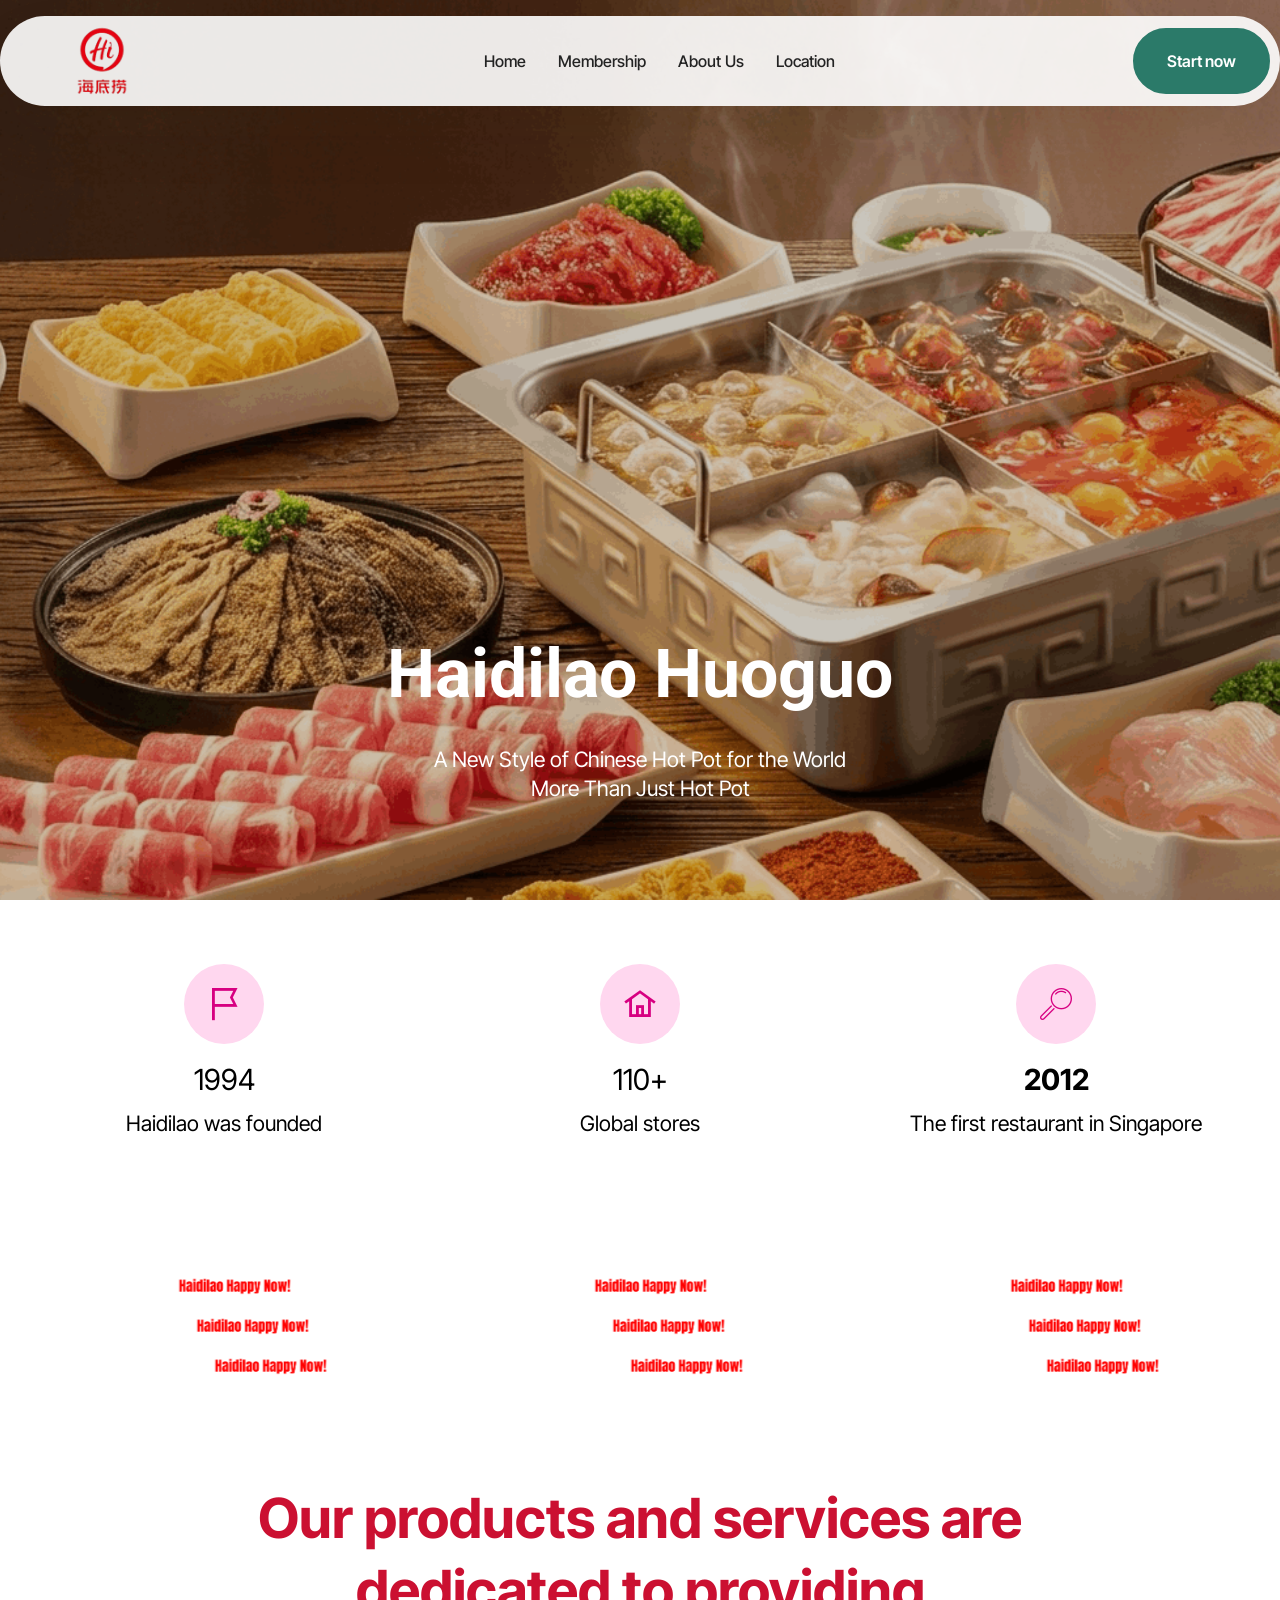
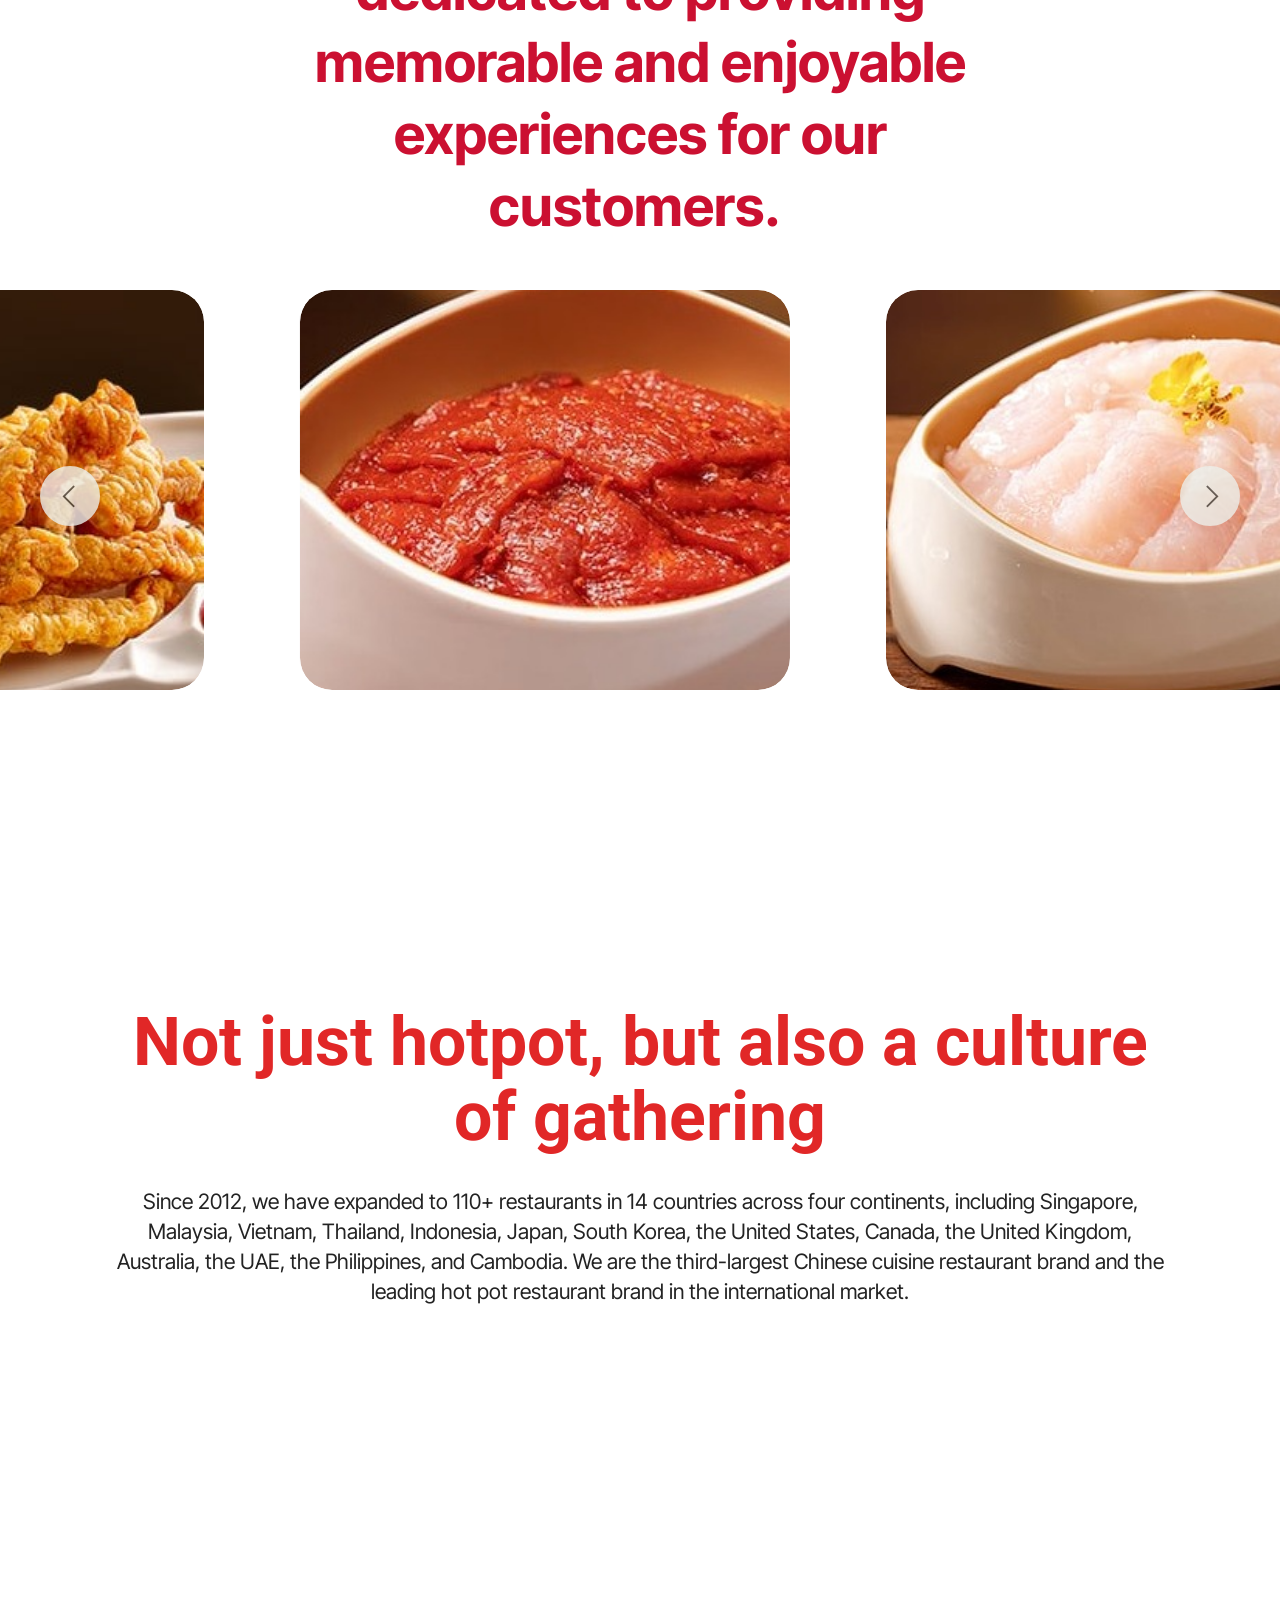
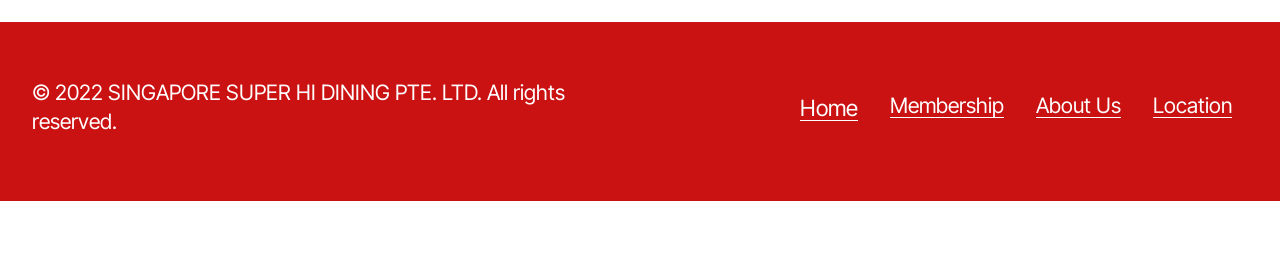
==== commit 9e7aa10e: "create github pages" ====
--- a/index.html
+++ b/index.html
@@ -6,20 +6,23 @@
   <meta http-equiv="X-UA-Compatible" content="IE=edge">
   <meta name="generator" content="Mobirise v6.1.12, mobirise.com">
   <meta name="viewport" content="width=device-width, initial-scale=1, minimum-scale=1">
-  <link rel="shortcut icon" href="assets/images/logo.png" type="image/x-icon">
+  <link rel="shortcut icon" href="assets/images/logo-removebg-preview-131x87.png" type="image/x-icon">
   <meta name="description" content="">
   
   
   <title>Home</title>
   <link rel="stylesheet" href="assets/web/assets/mobirise-icons2/mobirise2.css">
+  <link rel="stylesheet" href="assets/web/assets/mobirise-icons/mobirise-icons.css">
   <link rel="stylesheet" href="assets/bootstrap/css/bootstrap.min.css">
+  <link rel="stylesheet" href="assets/parallax/jarallax.css">
   <link rel="stylesheet" href="assets/animatecss/animate.css">
   <link rel="stylesheet" href="assets/dropdown/css/style.css">
   <link rel="stylesheet" href="assets/theme/css/style.css">
-  <link rel="stylesheet" href="assets/gallery/style.css">
+  <link rel="preload" href="https://fonts.googleapis.com/css?family=Roboto:100,200,300,400,500,600,700,800,900,100i,200i,300i,400i,500i,600i,700i,800i,900i&display=swap" as="style" onload="this.onload=null;this.rel='stylesheet'">
+  <noscript><link rel="stylesheet" href="https://fonts.googleapis.com/css?family=Roboto:100,200,300,400,500,600,700,800,900,100i,200i,300i,400i,500i,600i,700i,800i,900i&display=swap"></noscript>
   <link rel="preload" href="https://fonts.googleapis.com/css?family=Inter+Tight:100,200,300,400,500,600,700,800,900,100i,200i,300i,400i,500i,600i,700i,800i,900i&display=swap" as="style" onload="this.onload=null;this.rel='stylesheet'">
   <noscript><link rel="stylesheet" href="https://fonts.googleapis.com/css?family=Inter+Tight:100,200,300,400,500,600,700,800,900,100i,200i,300i,400i,500i,600i,700i,800i,900i&display=swap"></noscript>
-  <link rel="preload" as="style" href="assets/mobirise/css/mbr-additional.css?v=6KfzLF"><link rel="stylesheet" href="assets/mobirise/css/mbr-additional.css?v=6KfzLF" type="text/css">
+  <link rel="preload" as="style" href="assets/mobirise/css/mbr-additional.css?v=moqHbB"><link rel="stylesheet" href="assets/mobirise/css/mbr-additional.css?v=moqHbB" type="text/css">
 
   
   
@@ -34,11 +37,11 @@
 		<div class="container">
 			<div class="navbar-brand">
 				<span class="navbar-logo">
-					<a href="https://mobirise.com">
-						<img src="assets/images/logo.png" alt="Mobirise Website Builder" style="height: 3rem;">
+					<a href="index.html">
+						<img src="assets/images/logo-removebg-preview-131x87.png" alt="Mobirise Website Builder" style="height: 5rem;">
 					</a>
 				</span>
-				<span class="navbar-caption-wrap"><a class="navbar-caption text-black text-primary display-4" href="index.html#header05-1">Mobirise</a></span>
+				
 			</div>
 			<button class="navbar-toggler" type="button" data-toggle="collapse" data-bs-toggle="collapse" data-target="#navbarSupportedContent" data-bs-target="#navbarSupportedContent" aria-controls="navbarNavAltMarkup" aria-expanded="false" aria-label="Toggle navigation">
 				<div class="hamburger">
@@ -49,15 +52,13 @@
 				</div>
 			</button>
 			<div class="collapse navbar-collapse" id="navbarSupportedContent">
-				<ul class="navbar-nav nav-dropdown" data-app-modern-menu="true"><li class="nav-item">
-						<a class="nav-link link text-black text-primary display-4" href="index.html#header01-7">About</a>
+				<ul class="navbar-nav nav-dropdown" data-app-modern-menu="true"><li class="nav-item"><a class="nav-link link text-black text-primary display-4" href="index.html">Home</a></li>
+					<li class="nav-item">
+						<a class="nav-link link text-black text-primary display-4" href="membership.html" aria-expanded="false">Membership</a>
 					</li>
 					<li class="nav-item">
-						<a class="nav-link link text-black text-primary display-4" href="index.html#features04-w" aria-expanded="false">Services</a>
-					</li>
-					<li class="nav-item">
-						<a class="nav-link link text-black text-primary display-4" href="index.html#contacts02-9">Contacts</a>
-					</li></ul>
+						<a class="nav-link link text-black text-primary display-4" href="about us.html">About Us</a>
+					</li><li class="nav-item"><a class="nav-link link text-black text-primary display-4" href="location.html">Location</a></li></ul>
 				
 				<div class="navbar-buttons mbr-section-btn"><a class="btn btn-primary display-4" href="index.html#form02-6"> Start now</a></div>
 			</div>
@@ -65,456 +66,272 @@
 	</nav>
 </section>
 
-<section data-bs-version="5.1" class="header4 cid-vfYGZu6K2J" id="header04-1i">
-	
-
+<section data-bs-version="5.1" class="header16 cid-vghbdynCwM mbr-fullscreen mbr-parallax-background" id="header17-30">
+  
+  <div class="mbr-overlay" style="opacity: 0.2; background-color: rgb(0, 0, 0);"></div>
+  <div class="container-fluid">
+    <div class="row">
+      <div class="content-wrap col-12 col-md-12">
+        <h1 class="mbr-section-title mbr-fonts-style mbr-white mb-4 display-1"><strong>Haidilao Huoguo</strong></h1>
+        
+        <p class="mbr-fonts-style mbr-text mbr-white mb-4 display-7">A New Style of Chinese Hot Pot for the World
+<br>More Than Just Hot Pot</p>
+        
+      </div>
+    </div>
+  </div>
+</section>
+
+<section data-bs-version="5.1" class="features10 cid-vghbeUJr4K" id="features010-31">
+  
+
+  
+  
+  <div class="container">
+    
+    <div class="row">
+      <div class="item features-without-image col-12 col-md-6 col-lg-4">
+        <div class="item-wrapper">
+          <div class="card-box align-left">
+            <div class="iconfont-wrapper mb-3">
+              <span class="mbr-iconfont mobi-mbri-flag mobi-mbri"></span>
+            </div>
+            <h5 class="card-title mbr-fonts-style display-5">1994</h5>
+            <p class="card-text mbr-fonts-style mb-3 display-7">Haidilao was founded</p>
+            
+          </div>
+        </div>
+      </div>
+      <div class="item features-without-image col-12 col-md-6 col-lg-4">
+        <div class="item-wrapper">
+          <div class="card-box align-left">
+            <div class="iconfont-wrapper mb-3">
+              <span class="mbr-iconfont mobi-mbri-home mobi-mbri"></span>
+            </div>
+            <h5 class="card-title mbr-fonts-style display-5">110+</h5>
+            <p class="card-text mbr-fonts-style mb-3 display-7">Global stores</p>
+            
+          </div>
+        </div>
+      </div>
+      <div class="item features-without-image col-12 col-md-6 col-lg-4">
+        <div class="item-wrapper">
+          <div class="card-box align-left">
+            <div class="iconfont-wrapper mb-3">
+              <span class="mbr-iconfont mbri-search"></span>
+            </div>
+            <h5 class="card-title mbr-fonts-style display-5"><strong>2012</strong></h5>
+            <p class="card-text mbr-fonts-style mb-3 display-7">The first restaurant in Singapore</p>
+            
+          </div>
+        </div>
+      </div>
+    </div>
+  </div>
+</section>
+
+<section data-bs-version="5.1" class="gallery07 cid-vghbfllkj8" id="gallery07-32">
+  
+  
+  <div class="container-fluid gallery-wrapper">
+    <div class="row justify-content-center">
+      <div class="col-12 content-head">
+        
+      </div>
+    </div>
+    <div class="grid-container">
+      <div class="grid-container-3 moving-left" style="transform: translate3d(-200px, 0px, 0px);">
+        <div class="grid-item">
+          <img src="assets/images/haidilao20happy20now201-921x96.png" alt="Mobirise Website Builder">
+        </div>
+        <div class="grid-item">
+          <img src="assets/images/haidilao20happy20now201-921x96.png" alt="Mobirise Website Builder">
+        </div>
+        <div class="grid-item">
+          <img src="assets/images/haidilao20happy20now201-921x96.png" alt="Mobirise Website Builder">
+        </div>
+        <div class="grid-item">
+          <img src="assets/images/haidilao20happy20now201-921x96.png" alt="Mobirise Website Builder">
+        </div>
+      </div>
+    </div>
+  </div>
+</section>
+
+<section data-bs-version="5.1" class="gallery07 cid-vghbfuyHzw" id="gallery07-33">
+  
+  
+  <div class="container-fluid gallery-wrapper">
+    <div class="row justify-content-center">
+      <div class="col-12 content-head">
+        
+      </div>
+    </div>
+    <div class="grid-container">
+      <div class="grid-container-3 moving-left" style="transform: translate3d(-200px, 0px, 0px);">
+        <div class="grid-item">
+          <img src="assets/images/haidilao20happy20now201-921x96.png" alt="Mobirise Website Builder">
+        </div>
+        <div class="grid-item">
+          <img src="assets/images/haidilao20happy20now201-921x96.png" alt="Mobirise Website Builder">
+        </div>
+        <div class="grid-item">
+          <img src="assets/images/haidilao20happy20now201-921x96.png" alt="Mobirise Website Builder">
+        </div>
+        <div class="grid-item">
+          <img src="assets/images/haidilao20happy20now201-921x96.png" alt="Mobirise Website Builder">
+        </div>
+      </div>
+    </div>
+  </div>
+</section>
+
+<section data-bs-version="5.1" class="gallery07 cid-vghbfDL1Hn" id="gallery07-34">
+  
+  
+  <div class="container-fluid gallery-wrapper">
+    <div class="row justify-content-center">
+      <div class="col-12 content-head">
+        
+      </div>
+    </div>
+    <div class="grid-container">
+      <div class="grid-container-3 moving-left" style="transform: translate3d(-200px, 0px, 0px);">
+        <div class="grid-item">
+          <img src="assets/images/haidilao20happy20now201-921x96.png" alt="Mobirise Website Builder">
+        </div>
+        <div class="grid-item">
+          <img src="assets/images/haidilao20happy20now201-921x96.png" alt="Mobirise Website Builder">
+        </div>
+        <div class="grid-item">
+          <img src="assets/images/haidilao20happy20now201-921x96.png" alt="Mobirise Website Builder">
+        </div>
+        <div class="grid-item">
+          <img src="assets/images/haidilao20happy20now201-921x96.png" alt="Mobirise Website Builder">
+        </div>
+      </div>
+    </div>
+  </div>
+</section>
+
+<section data-bs-version="5.1" class="slider4 mbr-embla cid-vghbgrfzeT" id="slider04-35">
+    
+    
+    <div class="container-fluid">
+        <div class="row mb-5 justify-content-center">
+            <div class="col-12 content-head">
+                <h3 class="mbr-section-title mbr-fonts-style align-center mb-0 display-2"><strong>Our products and services are dedicated to providing memorable and enjoyable experiences for our customers.&nbsp;</strong></h3>
+                
+            </div>
+        </div>
+        <div class="row">
+            <div class="col-12">
+                <div class="embla position-relative" data-skip-snaps="true" data-align="center" data-contain-scroll="trimSnaps" data-loop="true" data-auto-play="true" data-auto-play-interval="1" data-draggable="true">
+                    <div class="embla__viewport">
+                        <div class="embla__container">
+                            
+                            <div class="embla__slide slider-image item active" style="margin-left: 3rem; margin-right: 3rem;">
+                                <div class="slide-content">
+                                    <div class="item-img">
+                                        <div class="item-wrapper">
+                                            <img src="assets/images/a6-396x543.jpeg" alt="Mobirise Website Builder" title="" data-slide-to="0" data-bs-slide-to="0">
+                                        </div>
+                                    </div>
+                                </div>
+                            </div>
+                            <div class="embla__slide slider-image item" style="margin-left: 3rem; margin-right: 3rem;">
+                                <div class="slide-content">
+                                    <div class="item-img">
+                                        <div class="item-wrapper">
+                                            <img src="assets/images/a1-1-396x543.jpeg" alt="Mobirise Website Builder" title="" data-slide-to="1" data-bs-slide-to="1">
+                                        </div>
+                                    </div>
+                                </div>
+                            </div>
+                            <div class="embla__slide slider-image item" style="margin-left: 3rem; margin-right: 3rem;">
+                                <div class="slide-content">
+                                    <div class="item-img">
+                                        <div class="item-wrapper">
+                                            <img src="assets/images/a3-396x543.jpeg" alt="Mobirise Website Builder" title="" data-slide-to="2" data-bs-slide-to="2">
+                                        </div>
+                                    </div>
+                                </div>
+                            </div>
+                            <div class="embla__slide slider-image item" style="margin-left: 3rem; margin-right: 3rem;">
+                            <div class="slide-content">
+                                <div class="item-img">
+                                    <div class="item-wrapper">
+                                        <img src="assets/images/a4-396x543.jpg" alt="Mobirise Website Builder" title="" data-slide-to="3" data-bs-slide-to="3">
+                                    </div>
+                                </div>
+                            </div>
+                            </div><div class="embla__slide slider-image item" style="margin-left: 3rem; margin-right: 3rem;">
+                                <div class="slide-content">
+                                    <div class="item-img">
+                                        <div class="item-wrapper">
+                                            <img src="assets/images/a2-1-396x543.jpeg" alt="Mobirise Website Builder" title="" data-slide-to="4" data-bs-slide-to="4">
+                                        </div>
+                                    </div>
+                                </div>
+                            </div>
+                            
+                            
+                        </div>
+                    </div>
+                    <button class="embla__button embla__button--prev">
+                        <span class="mobi-mbri mobi-mbri-arrow-prev" aria-hidden="true"></span>
+                        <span class="sr-only visually-hidden visually-hidden">Previous</span>
+                    </button>
+                    <button class="embla__button embla__button--next">
+                        <span class="mobi-mbri mobi-mbri-arrow-next" aria-hidden="true"></span>
+                        <span class="sr-only visually-hidden visually-hidden">Next</span>
+                    </button>
+                </div>
+            </div>
+        </div>
+    </div>
+</section>
+
+<section data-bs-version="5.1" class="header09 startm5 cid-vghbh6aUAn mbr-fullscreen" id="header09-36">	
+    
 	
 	
-
 	<div class="container-fluid">
-		<div class="row justify-content-center">
-			<div class="col-12 col-md">
-				<div class="text-wrapper">
-					<h2 class="mbr-section-title mb-4 mbr-fonts-style display-2">
-						<strong>Intro with video</strong>
-					</h2>
-					<p class="mbr-text mb-4 mbr-fonts-style display-7">
-						Intro with color, paddings and a video on the right. Mobirise helps you cut down development
-						time by providing you with a flexible website editor with a drag and drop interface.
-					</p>
-					<div class="mbr-section-btn mb-4">
-						<a class="btn btn-primary display-7" href="https://mobiri.se">Learn more</a>
-					</div>
-				</div>
-			</div>
-			<div class="mbr-figure col-12 col-md-8"><iframe class="mbr-embedded-video" src="https://www.youtube.com/embed/-BSQlJxCDcI?rel=0&amp;amp;mute=1&amp;showinfo=0&amp;autoplay=1&amp;loop=1&amp;playlist=-BSQlJxCDcI" width="1280" height="720" frameborder="0" allowfullscreen></iframe></div>
-		</div>
-	</div>
-</section>
-
-<section data-bs-version="5.1" class="header5 cid-tJS6uM4N87" id="header05-1">
-	
-
-	
-	
-	<div class="topbg"></div>
-	<div class="align-center container">
-		<div class="row justify-content-center">
-			<div class="col-md-12 col-lg-9">
-				<h1 class="mbr-section-title mbr-fonts-style mb-4 display-1"><strong>Create amazing websites</strong></h1>
-				<p class="mbr-text mbr-fonts-style mb-4 display-7">Click any text to edit or style it. Select text to insert a link.
-<br>Click the blue icon at the top right corner (Block Parameters) of the block to hide/show buttons, text, title, and change the block background. Click the red "+" button at the bottom right corner to add a new block. Use the top left menu to create new pages, sites, and add new themes and extensions.</p>
-				<div class="mbr-section-btn mt-3"><a class="btn btn-primary display-7" href="index.html#form02-6">Start now</a> <a class="btn btn-primary-outline display-7" href="index.html#gallery02-v">Live demo</a></div>
-			</div>
-		</div>
-		<div class="row mt-5 justify-content-center">
-			<div class="col-12 col-lg-12">
-				<img src="assets/images/11.jpg" alt="Mobirise Website Builder" title="">
+		<div class="row">
+			<div class="content-wrap col-12 col-md-11">
+				<h1 class="mbr-section-title mbr-fonts-style mbr-white mb-4 display-1"><strong>Not just hotpot, but also a culture of gathering</strong></h1>
+				
+				<p class="mbr-fonts-style mbr-text mbr-white mb-4 display-7">Since 2012, we have expanded to 110+ restaurants in 14 countries across four continents, including Singapore, Malaysia, Vietnam, Thailand, Indonesia, Japan, South Korea, the United States, Canada, the United Kingdom, Australia, the UAE, the Philippines, and Cambodia. We are the third-largest Chinese cuisine restaurant brand and the leading hot pot restaurant brand in the international market.</p>
+				
 			</div>
 		</div>
 	</div>
 </section>
 
-<section data-bs-version="5.1" class="features4 cid-tMlEXTHLbS" id="features04-w">
-	
-	
-	<div class="container">
-		<div class="row justify-content-center">
-			<div class="col-12 content-head">
-				<div class="mbr-section-head mb-5">
-					<h4 class="mbr-section-title mbr-fonts-style align-center mb-0 display-2"><strong>Our Services</strong></h4>
-					<h5 class="mbr-section-subtitle mbr-fonts-style align-center mb-0 mt-4 display-7">Hover over pictures to add more cards or rearrange them with the Tools panel. Add multiple cards by selecting multiple images. You can set the number of columns in Block Parameters.</h5>
-					
-				</div>
-			</div>
-		</div>
-		<div class="row">
-			<div class="item features-image col-12 col-md-6 col-lg-4">
-				<div class="item-wrapper">
-					<div class="item-img">
-						<img src="assets/images/gallery03.jpg" alt="Mobirise Website Builder">
-					</div>
-					<div class="item-content">
-						<h5 class="item-title mbr-fonts-style display-5">
-							<strong>Marketing</strong>
-						</h5>
-						
-						<p class="mbr-text mbr-fonts-style display-7">
-							Service Description. You can show/hide the title, subtitle, text, button in the Block Parameters
-						</p>
-						<div class="mbr-section-btn item-footer"><a href="" class="btn item-btn btn-primary display-7">Learn more</a></div>
-					</div>
-
-				</div>
-			</div>
-			<div class="item features-image col-12 col-md-6 col-lg-4">
-				<div class="item-wrapper">
-					<div class="item-img">
-						<img src="assets/images/gallery05.jpg" alt="Mobirise Website Builder">
-					</div>
-					<div class="item-content">
-						<h5 class="item-title mbr-fonts-style display-5">
-							<strong>Promotion</strong>
-						</h5>
-						
-						<p class="mbr-text mbr-fonts-style display-7">
-							Service Description. You can show/hide the title, subtitle, text, button in the Block Parameters
-						</p>
-						<div class="mbr-section-btn item-footer"><a href="" class="btn item-btn btn-primary display-7">Learn more</a></div>
-					</div>
-				</div>
-			</div>
-			<div class="item features-image col-12 col-md-6 col-lg-4">
-				<div class="item-wrapper">
-					<div class="item-img">
-						<img src="assets/images/gallery02.jpg" alt="Mobirise Website Builder">
-					</div>
-					<div class="item-content">
-						<h5 class="item-title mbr-fonts-style display-5">
-							<strong>Branding</strong>
-						</h5>
-						
-						<p class="mbr-text mbr-fonts-style display-7">
-							Service Description. You can show/hide the title, subtitle, text, button in the Block Parameters<br>
-						</p>
-						<div class="mbr-section-btn item-footer"><a href="" class="btn item-btn btn-primary display-7">Learn more</a></div>
-					</div>
-				</div>
-			</div>
-		</div>
-	</div>
-</section>
-
-<section data-bs-version="5.1" class="gallery1 mbr-gallery cid-tMlDYtQ5fF" id="gallery02-v">
-    
-
-    
-    
-
-    <div class="container-fluid">
-        <div class="row justify-content-center">
-            <div class="col-12 content-head">
-                <div class="mbr-section-head mb-5">
-                    <h3 class="mbr-section-title mbr-fonts-style align-center m-0 display-2"><strong>Gallery with Masonry Grid and Popup Slider</strong></h3>
-                    <h4 class="mbr-section-subtitle mbr-fonts-style align-center mb-0 mt-4 display-7">Use images of different sizes in this gallery. Click on the image to change it. Click on the + (Add Items) button to add multiple pictures at once.</h4>
+<section data-bs-version="5.1" class="footer2 cid-vggTBa7imp" once="footers" id="footer02-2s">
+    
+
+    
+    
+
+    <div class="container">
+        <div class="row">
+            <div class="col-12 col-lg-6 center mt-2 mb-3">
+                <p class="mbr-fonts-style copyright mb-0 display-7">© 2022 SINGAPORE SUPER HI DINING PTE. LTD. All rights reserved.</p>
+            </div>
+            <div class="col-12 col-lg-6 center">
+                <div class="row-links mt-2 mb-3">
+                    <ul class="row-links-soc">
+                        
+                        
+                        
+                        
+                    <li class="row-links-soc-item mbr-fonts-style new-font-1"><a href="index.html" class="text-danger">Home</a></li><li class="row-links-soc-item mbr-fonts-style display-7"><a href="membership.html" class="text-danger">Membership</a></li><li class="row-links-soc-item mbr-fonts-style display-7"><a href="about us.html" class="text-danger">About Us</a></li><li class="row-links-soc-item mbr-fonts-style display-7"><a href="location.html" class="text-danger">Location</a></li></ul>
                 </div>
             </div>
         </div>
-        <div class="row mbr-gallery mbr-masonry" data-masonry="{&quot;percentPosition&quot;: true }">
-            <div class="col-12 col-md-6 col-lg-3 item gallery-image">
-                <div class="item-wrapper" data-toggle="modal" data-bs-toggle="modal" data-target="#vg57TR8kfO-modal" data-bs-target="#vg57TR8kfO-modal">
-                    <img class="w-100" src="assets/images/gallery03.jpg" alt="Mobirise Website Builder" data-slide-to="0" data-bs-slide-to="0" data-target="#lb-vg57TR8kfO" data-bs-target="#lb-vg57TR8kfO">
-                    <div class="icon-wrapper">
-                        <span class="mobi-mbri mobi-mbri-search mbr-iconfont mbr-iconfont-btn"></span>
-                    </div>
-                </div>
-                
-            </div>
-            <div class="col-12 col-md-6 col-lg-3 item gallery-image">
-                <div class="item-wrapper" data-toggle="modal" data-bs-toggle="modal" data-target="#vg57TR8kfO-modal" data-bs-target="#vg57TR8kfO-modal">
-                    <img class="w-100" src="assets/images/gallery13.jpg" alt="Mobirise Website Builder" data-slide-to="1" data-bs-slide-to="1" data-target="#lb-vg57TR8kfO" data-bs-target="#lb-vg57TR8kfO">
-                    <div class="icon-wrapper">
-                        <span class="mobi-mbri mobi-mbri-search mbr-iconfont mbr-iconfont-btn"></span>
-                    </div>
-                </div>
-                
-            </div>
-            <div class="col-12 col-md-6 col-lg-3 item gallery-image">
-                <div class="item-wrapper" data-toggle="modal" data-bs-toggle="modal" data-target="#vg57TR8kfO-modal" data-bs-target="#vg57TR8kfO-modal">
-                    <img class="w-100" src="assets/images/gallery10.jpg" alt="Mobirise Website Builder" data-slide-to="2" data-bs-slide-to="2" data-target="#lb-vg57TR8kfO" data-bs-target="#lb-vg57TR8kfO">
-                    <div class="icon-wrapper">
-                        <span class="mobi-mbri mobi-mbri-search mbr-iconfont mbr-iconfont-btn"></span>
-                    </div>
-                </div>
-                
-            </div>
-            <div class="col-12 col-md-6 col-lg-3 item gallery-image">
-                <div class="item-wrapper" data-toggle="modal" data-bs-toggle="modal" data-target="#vg57TR8kfO-modal" data-bs-target="#vg57TR8kfO-modal">
-                    <img class="w-100" src="assets/images/gallery08.jpg" alt="Mobirise Website Builder" data-slide-to="3" data-bs-slide-to="3" data-target="#lb-vg57TR8kfO" data-bs-target="#lb-vg57TR8kfO">
-                    <div class="icon-wrapper">
-                        <span class="mobi-mbri mobi-mbri-search mbr-iconfont mbr-iconfont-btn"></span>
-                    </div>
-                </div>
-                
-            </div>
-            <div class="col-12 col-md-6 col-lg-3 item gallery-image">
-                <div class="item-wrapper" data-toggle="modal" data-bs-toggle="modal" data-target="#vg57TR8kfO-modal" data-bs-target="#vg57TR8kfO-modal">
-                    <img class="w-100" src="assets/images/gallery06.jpg" alt="Mobirise Website Builder" data-slide-to="4" data-bs-slide-to="4" data-target="#lb-vg57TR8kfO" data-bs-target="#lb-vg57TR8kfO">
-                    <div class="icon-wrapper">
-                        <span class="mobi-mbri mobi-mbri-search mbr-iconfont mbr-iconfont-btn"></span>
-                    </div>
-                </div>
-                
-            </div>
-            <div class="col-12 col-md-6 col-lg-3 item gallery-image">
-                <div class="item-wrapper" data-toggle="modal" data-bs-toggle="modal" data-target="#vg57TR8kfO-modal" data-bs-target="#vg57TR8kfO-modal">
-                    <img class="w-100" src="assets/images/gallery02.jpg" alt="Mobirise Website Builder" data-slide-to="5" data-bs-slide-to="5" data-target="#lb-vg57TR8kfO" data-bs-target="#lb-vg57TR8kfO">
-                    <div class="icon-wrapper">
-                        <span class="mobi-mbri mobi-mbri-search mbr-iconfont mbr-iconfont-btn"></span>
-                    </div>
-                </div>
-                
-            </div>
-            <div class="col-12 col-md-6 col-lg-3 item gallery-image">
-                <div class="item-wrapper" data-toggle="modal" data-bs-toggle="modal" data-target="#vg57TR8kfO-modal" data-bs-target="#vg57TR8kfO-modal">
-                    <img class="w-100" src="assets/images/gallery01.jpg" alt="Mobirise Website Builder" data-slide-to="6" data-bs-slide-to="6" data-target="#lb-vg57TR8kfO" data-bs-target="#lb-vg57TR8kfO">
-                    <div class="icon-wrapper">
-                        <span class="mobi-mbri mobi-mbri-search mbr-iconfont mbr-iconfont-btn"></span>
-                    </div>
-                </div>
-                
-            </div>
-        </div>
-
-        <div class="modal mbr-slider" tabindex="-1" role="dialog" aria-hidden="true" id="vg57TR8kfO-modal">
-            <div class="modal-dialog" role="document">
-                <div class="modal-content">
-                    <div class="modal-body">
-                        <div class="carousel slide" id="lb-vg57TR8kfO" data-interval="5000" data-bs-interval="5000">
-                            <div class="carousel-inner">
-                                <div class="carousel-item active">
-                                    <img class="d-block w-100" src="assets/images/gallery03.jpg" alt="Mobirise Website Builder">
-                                </div>
-                                <div class="carousel-item">
-                                    <img class="d-block w-100" src="assets/images/gallery13.jpg" alt="Mobirise Website Builder">
-                                </div>
-                                <div class="carousel-item">
-                                    <img class="d-block w-100" src="assets/images/gallery10.jpg" alt="Mobirise Website Builder">
-                                </div>
-                                <div class="carousel-item">
-                                    <img class="d-block w-100" src="assets/images/gallery08.jpg" alt="Mobirise Website Builder">
-                                </div>
-                                <div class="carousel-item">
-                                    <img class="d-block w-100" src="assets/images/gallery06.jpg" alt="Mobirise Website Builder">
-                                </div>
-                                <div class="carousel-item">
-                                    <img class="d-block w-100" src="assets/images/gallery02.jpg" alt="Mobirise Website Builder">
-                                </div>
-                                <div class="carousel-item">
-                                    <img class="d-block w-100" src="assets/images/gallery01.jpg" alt="Mobirise Website Builder">
-                                </div>
-                            </div>
-                            <ol class="carousel-indicators">
-                                <li data-slide-to="0" data-bs-slide-to="0" class="active" data-target="#lb-vg57TR8kfO" data-bs-target="#lb-vg57TR8kfO"></li>
-                                <li data-slide-to="1" data-bs-slide-to="1" data-target="#lb-vg57TR8kfO" data-bs-target="#lb-vg57TR8kfO"></li>
-                                <li data-slide-to="2" data-bs-slide-to="2" data-target="#lb-vg57TR8kfO" data-bs-target="#lb-vg57TR8kfO"></li>
-                                <li data-slide-to="3" data-bs-slide-to="3" data-target="#lb-vg57TR8kfO" data-bs-target="#lb-vg57TR8kfO"></li>
-                                <li data-slide-to="4" data-bs-slide-to="4" data-target="#lb-vg57TR8kfO" data-bs-target="#lb-vg57TR8kfO"></li>
-                                <li data-slide-to="5" data-bs-slide-to="5" data-target="#lb-vg57TR8kfO" data-bs-target="#lb-vg57TR8kfO"></li>
-                                <li data-slide-to="6" data-bs-slide-to="6" data-target="#lb-vg57TR8kfO" data-bs-target="#lb-vg57TR8kfO"></li>
-                            </ol>
-                            <a role="button" href="" class="close" data-dismiss="modal" data-bs-dismiss="modal" aria-label="Close">
-                            </a>
-                            <a class="carousel-control-prev carousel-control" role="button" data-slide="prev" data-bs-slide="prev" href="#lb-vg57TR8kfO">
-                                <span class="mobi-mbri mobi-mbri-arrow-prev" aria-hidden="true"></span>
-                                <span class="sr-only visually-hidden">Previous</span>
-                            </a>
-                            <a class="carousel-control-next carousel-control" role="button" data-slide="next" data-bs-slide="next" href="#lb-vg57TR8kfO">
-                                <span class="mobi-mbri mobi-mbri-arrow-next" aria-hidden="true"></span>
-                                <span class="sr-only visually-hidden">Next</span>
-                            </a>
-                        </div>
-                    </div>
-                </div>
-            </div>
-        </div>
-    </div>
-</section>
-
-<section data-bs-version="5.1" class="header09 cid-tLAX5BnXkJ" id="header09-q">
-	
-	
-	<div class="container">
-		<div class="row">
-			<div class="content-wrap col-12 col-md-8">
-				<h1 class="mbr-section-title mbr-fonts-style mbr-white mb-4 display-1"><strong>Unlock boundless possibilities</strong></h1>
-				
-				<p class="mbr-fonts-style mbr-text mbr-white mb-4 display-7">
-					Mobirise Free Website Maker is perfect for non-techies and great for pro-coders for fast prototyping and small customers' projects.
-				</p>
-				<div class="mbr-section-btn"><a class="btn btn-white-outline display-7" href="https://mobiri.se">Learn more</a></div>
-			</div>
-		</div>
-	</div>
-</section>
-
-<section data-bs-version="5.1" class="header7 cid-tLeaLmEeFr" id="header07-h">
-  
-
-  
-  
-  
-  <div class="align-center container">
-    <div class="row justify-content-center">
-      <div class="col-md-12 col-lg-9 mb-5">
-        <h1 class="mbr-section-title mbr-fonts-style display-1"><strong>Block with video</strong>
-        </h1>
-        <p class="mbr-text mbr-fonts-style mt-4 display-7">
-          Click on the media content to replace it. In some blocks, you can change media content via Block Parameters.
-        </p>
-        
-      </div>
-    </div>
-
-    <div class="row justify-content-center">
-      <div class="mbr-figure col-12 col-md-12"><iframe class="mbr-embedded-video" src="https://www.youtube.com/embed/sGpPgQeEyOc?rel=0&amp;amp;mute=1&amp;showinfo=0&amp;autoplay=1&amp;loop=1&amp;playlist=sGpPgQeEyOc" width="1280" height="720" frameborder="0" allowfullscreen></iframe></div>
-    </div>
-  </div>
-</section>
-
-<section data-bs-version="5.1" class="header1 cid-tJS9vXDdRK" id="header01-7">
-	
-
-	
-	
-
-	<div class="container">
-		<div class="row justify-content-center">
-			<div class="col-12 col-md-12 col-lg-7 image-wrapper">
-				<img class="w-100" src="assets/images/gallery01.jpg" alt="Mobirise Website Builder">
-			</div>
-			<div class="col-12 col-lg col-md-12">
-				<div class="text-wrapper align-left">
-					<h1 class="mbr-section-title mbr-fonts-style mb-4 display-2"><strong>About us</strong></h1>
-					<p class="mbr-text mbr-fonts-style mb-4 display-7">
-						Most blocks can be used with various types of backgrounds: color, pictures, or videos. It can be set in Block Parameters.&nbsp;You can show/hide the title, subtitle, text, button in the Block Parameters (blue gear icon at the top right corner of the block).&nbsp;</p>
-					<div class="mbr-section-btn mt-3"><a class="btn btn-primary display-7" href="https://mobiri.se">Start now</a></div>
-				</div>
-			</div>
-		</div>
-	</div>
-</section>
-
-<section data-bs-version="5.1" class="features15 cid-tLek7gQhG7" id="features015-m">
-	
-
-	
-	
-	<div class="container">
-		<div class="mbr-section-head mb-5">
-			<h4 class="mbr-section-title mbr-fonts-style align-center mb-0 display-2">
-			  <strong>Why us?</strong></h4>
-			
-		  </div>
-		<div class="row justify-content-center">
-			<div class="item features-without-image col-12 col-lg-4">
-				<div class="item-wrapper">
-					<div class="img-wrapper">
-						<img src="assets/images/shop1.jpg" alt="Mobirise Website Builder">
-					</div>
-					<div class="card-box">
-						<h4 class="card-title mbr-fonts-style mb-3 display-5">
-							<strong>Free</strong></h4>
-						<h5 class="card-text mbr-fonts-style display-7">
-							Mobirise is a free website builder. Mobirise is a free website builder. Mobirise is a free website builder.</h5>
-					</div>
-				</div>
-			</div>
-			<div class="item features-without-image col-12 col-lg-4">
-				<div class="item-wrapper">
-					<div class="img-wrapper">
-						<img src="assets/images/shop2.jpg" alt="Mobirise Website Builder">
-					</div>
-					<div class="card-box">
-						<h4 class="card-title mbr-fonts-style mb-3 display-5">
-							<strong>Easy</strong></h4>
-						<h5 class="card-text mbr-fonts-style display-7">
-							Create landing pages with ease. Create landing pages with ease. Create landing pages with ease.<br><br></h5>
-					</div>
-				</div>
-			</div>
-			<div class="item features-without-image col-12 col-lg-4">
-				<div class="item-wrapper">
-					<div class="img-wrapper">
-						<img src="assets/images/shop3.jpg" alt="Mobirise Website Builder">
-					</div>
-					<div class="card-box">
-						<h4 class="card-title mbr-fonts-style mb-3 display-5">
-							<strong>Beautiful</strong></h4>
-						<h5 class="card-text mbr-fonts-style display-7">
-							Build a website with Mobirise. Build a web page with Mobirise. Create a website with Mobirise.</h5>
-					</div>
-				</div>
-			</div>
-		</div>
-	</div>
-</section>
-
-<section data-bs-version="5.1" class="form5 cid-tJS9pBcTSa" id="form02-6">
-    
-    
-    <div class="container">
-        <div class="mbr-section-head mb-5">
-            <h3 class="mbr-section-title mbr-fonts-style align-center mb-0 display-2">
-                <strong>Contact Form</strong></h3>
-            <h4 class="mbr-section-subtitle mbr-fonts-style align-center mb-0 mt-4 display-7">To change your notification email, click on any form field below.
-<div>The number of submissions is limited to 10 per day without the Form Builder.</div></h4>
-        </div>
-        <div class="row justify-content-center mt-4">
-            <div class="col-lg-8 mx-auto mbr-form" data-form-type="formoid">
-                <form action="https://mobirise.eu/" method="POST" class="mbr-form form-with-styler" data-form-title="Form Name"><input type="hidden" name="email" data-form-email="true" value="qyZpfI+6dc/IYMijDcCwigzXDdBaW6G+ncSFZlSqRUR33lAlVNwG1K6OLLAE46/LZ2RLY/61UOQg5D0pjkrlR8hcPQicT6PgjY7FRkYDSHm7b7WU4jlXwKylCpf/f9Rg">
-                    <div class="row">
-                        <div hidden="hidden" data-form-alert="" class="alert alert-success col-12">Thanks for filling out the form!</div>
-                        <div hidden="hidden" data-form-alert-danger="" class="alert alert-danger col-12">
-                            Oops...! some problem!
-                        </div>
-                    </div>
-                    <div class="dragArea row">
-                        <div class="col-md col-sm-12 form-group mb-3" data-for="name">
-                            <input type="text" name="name" placeholder="Name" data-form-field="name" class="form-control" value="" id="name-form02-6">
-                        </div>
-                        <div class="col-md col-sm-12 form-group mb-3" data-for="email">
-                            <input type="email" name="email" placeholder="Email" data-form-field="email" class="form-control" value="" id="email-form02-6">
-                        </div>
-                        <div class="col-12 form-group mb-3" data-for="phone">
-                            <input type="tel" name="phone" placeholder="Phone" data-form-field="phone" class="form-control" value="" id="phone-form02-6">
-                        </div>
-                        <div class="col-12 form-group mb-3" data-for="textarea">
-                            <textarea name="textarea" placeholder="Message" data-form-field="textarea" class="form-control" id="textarea-form02-6"></textarea>
-                        </div>
-                        <div class="col-lg-12 col-md-12 col-sm-12 align-center mbr-section-btn">
-                            <button type="submit" class="btn btn-primary display-7">Send message</button>
-                        </div>
-                    </div>
-                </form>
-            </div>
-        </div>
-    </div>
-</section>
-
-<section data-bs-version="5.1" class="contacts2 map1 cid-tLdYHD757A" id="contacts02-9">
-
-    
-
-    
-    <div class="container">
-        <div class="mbr-section-head mb-5">
-            <h3 class="mbr-section-title mbr-fonts-style align-center mb-0 display-2">
-                <strong>Contacts</strong>
-            </h3>
-            
-        </div>
-        <div class="row justify-content-center mt-4">
-            <div class="card col-12 col-md-5">
-                <div class="card-wrapper">
-                    <div class="text-wrapper">
-                        <h5 class="cardTitle mbr-fonts-style mb-2 display-5">
-                        <strong>Get in touch</strong></h5>
-                    <ul class="list mbr-fonts-style display-7">
-                        <li class="mbr-text item-wrap"><span style="font-size: 1.4rem;">Phone: </span><a href="tel:+12345678910" class="text-primary" style="font-size: 1.4rem;">0 (800) 123 45 67</a><br></li>
-                        <li class="mbr-text item-wrap">WhatsApp: <a href="https://wa.me/12345678910" class="text-primary">0 (800) 123 45 67</a></li>
-                        <li class="mbr-text item-wrap">Email: <a href="mailto:info@site.com" class="text-primary">info@site.com</a></li><li class="mbr-text item-wrap"><br></li>
-                        <li class="mbr-text item-wrap">Address: </li><li class="mbr-text item-wrap">350 5th Ave, New York, NY 10118</li><li class="mbr-text item-wrap"><span style="font-size: 1.4rem;">Working hours:</span><br></li><li class="mbr-text item-wrap">9:00AM - 6:00PM</li>
-                    </ul>
-                    </div>
-                </div>
-            </div>
-            <div class="map-wrapper col-12 col-md-7">
-                <div class="google-map"><iframe frameborder="0" style="border:0" src="https://www.google.com/maps/embed?pb=!1m14!1m8!1m3!1d6045.3003145248895!2d-73.9884657!3d40.7477229!3m2!1i1024!2i768!4f13.1!3m3!1m2!1s0x89c259a9ac1f1b85%3A0x7e33d1c0e7af3be4!2zMzUwIDV0aCBBdmUsIE5ldyBZb3JrLCBOWSAxMDExOCwg0KHQqNCQ!5e0!3m2!1sru!2sru!4v1689597362021!5m2!1sen!2sen" allowfullscreen=""></iframe></div>
-            </div>
-        </div>
-    </div>
-</section><section class="display-7" style="padding: 0;align-items: center;justify-content: center;flex-wrap: wrap;    align-content: center;display: flex;position: relative;height: 4rem;"><a href="https://mobiri.se/" style="flex: 1 1;height: 4rem;position: absolute;width: 100%;z-index: 1;"><img alt="" style="height: 4rem;" src="[data-uri]"></a><p style="margin: 0;text-align: center;" class="display-7">&#8204;</p><a style="z-index:1" href="https://mobirise.com/builder/ai-website-creator.html">Best AI Website Creator</a></section><script src="assets/bootstrap/js/bootstrap.bundle.min.js"></script>  <script src="assets/smoothscroll/smooth-scroll.js"></script>  <script src="assets/ytplayer/index.js"></script>  <script src="assets/dropdown/js/navbar-dropdown.js"></script>  <script src="assets/masonry/masonry.pkgd.min.js"></script>  <script src="assets/imagesloaded/imagesloaded.pkgd.min.js"></script>  <script src="assets/theme/js/script.js"></script>  <script src="assets/gallery/player.min.js"></script>  <script src="assets/gallery/script.js"></script>  <script src="assets/formoid/formoid.min.js"></script>  
+    </div>
+</section><section class="display-7" style="padding: 0;align-items: center;justify-content: center;flex-wrap: wrap;    align-content: center;display: flex;position: relative;height: 4rem;"><a href="https://mobiri.se/" style="flex: 1 1;height: 4rem;position: absolute;width: 100%;z-index: 1;"><img alt="" style="height: 4rem;" src="[data-uri]"></a><p style="margin: 0;text-align: center;" class="display-7">&#8204;</p><a style="z-index:1" href="https://mobirise.com/builder/no-code-website-builder.html">No Code Website Builder</a></section><script src="assets/bootstrap/js/bootstrap.bundle.min.js"></script>  <script src="assets/parallax/jarallax.js"></script>  <script src="assets/smoothscroll/smooth-scroll.js"></script>  <script src="assets/ytplayer/index.js"></script>  <script src="assets/dropdown/js/navbar-dropdown.js"></script>  <script src="assets/scrollgallery/scroll-gallery.js"></script>  <script src="assets/embla/embla.min.js"></script>  <script src="assets/embla/script.js"></script>  <script src="assets/theme/js/script.js"></script>  
   
   
   <input name="animation" type="hidden">
--- a/assets/web/assets/mobirise-icons/mobirise-icons.css
+++ b/assets/web/assets/mobirise-icons/mobirise-icons.css
@@ -0,0 +1,478 @@
+@font-face {
+  font-family: 'MobiriseIcons';
+  src:  url('mobirise-icons.eot?spat4u');
+  src:  url('mobirise-icons.eot?spat4u#iefix') format('embedded-opentype'),
+    url('mobirise-icons.woff2?spat4u') format('woff2'),
+    url('mobirise-icons.woff?spat4u') format('woff'),
+    url('mobirise-icons.ttf?spat4u') format('truetype'),
+    url('mobirise-icons.svg?spat4u#MobiriseIcons') format('svg');
+  font-weight: normal;
+  font-style: normal;
+  font-display: swap;
+}
+
+[class^="mbri-"], [class*=" mbri-"] {
+  /* use !important to prevent issues with browser extensions that change fonts */
+  font-family: MobiriseIcons !important;
+  speak: none;
+  font-style: normal;
+  font-weight: normal;
+  font-variant: normal;
+  text-transform: none;
+  line-height: 1;
+
+  /* Better Font Rendering =========== */
+  -webkit-font-smoothing: antialiased;
+  -moz-osx-font-smoothing: grayscale;
+}
+
+.mbri-add-submenu:before {
+  content: "\e900";
+}
+.mbri-alert:before {
+  content: "\e901";
+}
+.mbri-align-center:before {
+  content: "\e902";
+}
+.mbri-align-justify:before {
+  content: "\e903";
+}
+.mbri-align-left:before {
+  content: "\e904";
+}
+.mbri-align-right:before {
+  content: "\e905";
+}
+.mbri-android:before {
+  content: "\e906";
+}
+.mbri-apple:before {
+  content: "\e907";
+}
+.mbri-arrow-down:before {
+  content: "\e908";
+}
+.mbri-arrow-next:before {
+  content: "\e909";
+}
+.mbri-arrow-prev:before {
+  content: "\e90a";
+}
+.mbri-arrow-up:before {
+  content: "\e90b";
+}
+.mbri-bold:before {
+  content: "\e90c";
+}
+.mbri-bookmark:before {
+  content: "\e90d";
+}
+.mbri-bootstrap:before {
+  content: "\e90e";
+}
+.mbri-briefcase:before {
+  content: "\e90f";
+}
+.mbri-browse:before {
+  content: "\e910";
+}
+.mbri-bulleted-list:before {
+  content: "\e911";
+}
+.mbri-calendar:before {
+  content: "\e912";
+}
+.mbri-camera:before {
+  content: "\e913";
+}
+.mbri-cart-add:before {
+  content: "\e914";
+}
+.mbri-cart-full:before {
+  content: "\e915";
+}
+.mbri-cash:before {
+  content: "\e916";
+}
+.mbri-change-style:before {
+  content: "\e917";
+}
+.mbri-chat:before {
+  content: "\e918";
+}
+.mbri-clock:before {
+  content: "\e919";
+}
+.mbri-close:before {
+  content: "\e91a";
+}
+.mbri-cloud:before {
+  content: "\e91b";
+}
+.mbri-code:before {
+  content: "\e91c";
+}
+.mbri-contact-form:before {
+  content: "\e91d";
+}
+.mbri-credit-card:before {
+  content: "\e91e";
+}
+.mbri-cursor-click:before {
+  content: "\e91f";
+}
+.mbri-cust-feedback:before {
+  content: "\e920";
+}
+.mbri-database:before {
+  content: "\e921";
+}
+.mbri-delivery:before {
+  content: "\e922";
+}
+.mbri-desktop:before {
+  content: "\e923";
+}
+.mbri-devices:before {
+  content: "\e924";
+}
+.mbri-down:before {
+  content: "\e925";
+}
+.mbri-download:before {
+  content: "\e989";
+}
+.mbri-drag-n-drop:before {
+  content: "\e927";
+}
+.mbri-drag-n-drop2:before {
+  content: "\e928";
+}
+.mbri-edit:before {
+  content: "\e929";
+}
+.mbri-edit2:before {
+  content: "\e92a";
+}
+.mbri-error:before {
+  content: "\e92b";
+}
+.mbri-extension:before {
+  content: "\e92c";
+}
+.mbri-features:before {
+  content: "\e92d";
+}
+.mbri-file:before {
+  content: "\e92e";
+}
+.mbri-flag:before {
+  content: "\e92f";
+}
+.mbri-folder:before {
+  content: "\e930";
+}
+.mbri-gift:before {
+  content: "\e931";
+}
+.mbri-github:before {
+  content: "\e932";
+}
+.mbri-globe:before {
+  content: "\e933";
+}
+.mbri-globe-2:before {
+  content: "\e934";
+}
+.mbri-growing-chart:before {
+  content: "\e935";
+}
+.mbri-hearth:before {
+  content: "\e936";
+}
+.mbri-help:before {
+  content: "\e937";
+}
+.mbri-home:before {
+  content: "\e938";
+}
+.mbri-hot-cup:before {
+  content: "\e939";
+}
+.mbri-idea:before {
+  content: "\e93a";
+}
+.mbri-image-gallery:before {
+  content: "\e93b";
+}
+.mbri-image-slider:before {
+  content: "\e93c";
+}
+.mbri-info:before {
+  content: "\e93d";
+}
+.mbri-italic:before {
+  content: "\e93e";
+}
+.mbri-key:before {
+  content: "\e93f";
+}
+.mbri-laptop:before {
+  content: "\e940";
+}
+.mbri-layers:before {
+  content: "\e941";
+}
+.mbri-left-right:before {
+  content: "\e942";
+}
+.mbri-left:before {
+  content: "\e943";
+}
+.mbri-letter:before {
+  content: "\e944";
+}
+.mbri-like:before {
+  content: "\e945";
+}
+.mbri-link:before {
+  content: "\e946";
+}
+.mbri-lock:before {
+  content: "\e947";
+}
+.mbri-login:before {
+  content: "\e948";
+}
+.mbri-logout:before {
+  content: "\e949";
+}
+.mbri-magic-stick:before {
+  content: "\e94a";
+}
+.mbri-map-pin:before {
+  content: "\e94b";
+}
+.mbri-menu:before {
+  content: "\e94c";
+}
+.mbri-mobile:before {
+  content: "\e94d";
+}
+.mbri-mobile2:before {
+  content: "\e94e";
+}
+.mbri-mobirise:before {
+  content: "\e94f";
+}
+.mbri-more-horizontal:before {
+  content: "\e950";
+}
+.mbri-more-vertical:before {
+  content: "\e951";
+}
+.mbri-music:before {
+  content: "\e952";
+}
+.mbri-new-file:before {
+  content: "\e953";
+}
+.mbri-numbered-list:before {
+  content: "\e954";
+}
+.mbri-opened-folder:before {
+  content: "\e955";
+}
+.mbri-pages:before {
+  content: "\e956";
+}
+.mbri-paper-plane:before {
+  content: "\e957";
+}
+.mbri-paperclip:before {
+  content: "\e958";
+}
+.mbri-photo:before {
+  content: "\e959";
+}
+.mbri-photos:before {
+  content: "\e95a";
+}
+.mbri-pin:before {
+  content: "\e95b";
+}
+.mbri-play:before {
+  content: "\e95c";
+}
+.mbri-plus:before {
+  content: "\e95d";
+}
+.mbri-preview:before {
+  content: "\e95e";
+}
+.mbri-print:before {
+  content: "\e95f";
+}
+.mbri-protect:before {
+  content: "\e960";
+}
+.mbri-question:before {
+  content: "\e961";
+}
+.mbri-quote-left:before {
+  content: "\e962";
+}
+.mbri-quote-right:before {
+  content: "\e963";
+}
+.mbri-refresh:before {
+  content: "\e964";
+}
+.mbri-responsive:before {
+  content: "\e965";
+}
+.mbri-right:before {
+  content: "\e966";
+}
+.mbri-rocket:before {
+  content: "\e967";
+}
+.mbri-sad-face:before {
+  content: "\e968";
+}
+.mbri-sale:before {
+  content: "\e969";
+}
+.mbri-save:before {
+  content: "\e96a";
+}
+.mbri-search:before {
+  content: "\e96b";
+}
+.mbri-setting:before {
+  content: "\e96c";
+}
+.mbri-setting2:before {
+  content: "\e96d";
+}
+.mbri-setting3:before {
+  content: "\e96e";
+}
+.mbri-share:before {
+  content: "\e96f";
+}
+.mbri-shopping-bag:before {
+  content: "\e970";
+}
+.mbri-shopping-basket:before {
+  content: "\e971";
+}
+.mbri-shopping-cart:before {
+  content: "\e972";
+}
+.mbri-sites:before {
+  content: "\e973";
+}
+.mbri-smile-face:before {
+  content: "\e974";
+}
+.mbri-speed:before {
+  content: "\e975";
+}
+.mbri-star:before {
+  content: "\e976";
+}
+.mbri-success:before {
+  content: "\e977";
+}
+.mbri-sun:before {
+  content: "\e978";
+}
+.mbri-sun2:before {
+  content: "\e979";
+}
+.mbri-tablet:before {
+  content: "\e97a";
+}
+.mbri-tablet-vertical:before {
+  content: "\e97b";
+}
+.mbri-target:before {
+  content: "\e97c";
+}
+.mbri-timer:before {
+  content: "\e97d";
+}
+.mbri-to-ftp:before {
+  content: "\e97e";
+}
+.mbri-to-local-drive:before {
+  content: "\e97f";
+}
+.mbri-touch-swipe:before {
+  content: "\e980";
+}
+.mbri-touch:before {
+  content: "\e981";
+}
+.mbri-trash:before {
+  content: "\e982";
+}
+.mbri-underline:before {
+  content: "\e983";
+}
+.mbri-unlink:before {
+  content: "\e984";
+}
+.mbri-unlock:before {
+  content: "\e985";
+}
+.mbri-up-down:before {
+  content: "\e986";
+}
+.mbri-up:before {
+  content: "\e987";
+}
+.mbri-update:before {
+  content: "\e988";
+}
+.mbri-upload:before {
+ content: "\e926"; 
+}
+.mbri-user:before {
+  content: "\e98a";
+}
+.mbri-user2:before {
+  content: "\e98b";
+}
+.mbri-users:before {
+  content: "\e98c";
+}
+.mbri-video:before {
+  content: "\e98d";
+}
+.mbri-video-play:before {
+  content: "\e98e";
+}
+.mbri-watch:before {
+  content: "\e98f";
+}
+.mbri-website-theme:before {
+  content: "\e990";
+}
+.mbri-wifi:before {
+  content: "\e991";
+}
+.mbri-windows:before {
+  content: "\e992";
+}
+.mbri-zoom-out:before {
+  content: "\e993";
+}
+.mbri-redo:before {
+  content: "\e994";
+}
+.mbri-undo:before {
+  content: "\e995";
+}
--- a/assets/parallax/jarallax.css
+++ b/assets/parallax/jarallax.css
@@ -0,0 +1,15 @@
+.jarallax {
+    position: relative;
+    z-index: 0;
+}
+.jarallax > .jarallax-img {
+    position: absolute;
+    object-fit: cover;
+    /* support for plugin https://github.com/bfred-it/object-fit-images */
+    font-family: 'object-fit: cover;';
+    top: 0;
+    left: 0;
+    width: 100%;
+    height: 100%;
+    z-index: -1;
+}
--- a/assets/mobirise/css/mbr-additional.css
+++ b/assets/mobirise/css/mbr-additional.css
@@ -21,7 +21,7 @@
   font-family: Inter Tight;
 }
 .display-1 {
-  font-family: 'Inter Tight', sans-serif;
+  font-family: 'Roboto', sans-serif;
   font-size: 5rem;
   line-height: 1;
 }
@@ -38,11 +38,11 @@
 }
 .display-4 {
   font-family: 'Inter Tight', sans-serif;
-  font-size: 1.4rem;
+  font-size: 1rem;
   line-height: 1.5;
 }
 .display-4 > .mbr-iconfont {
-  font-size: 1.75rem;
+  font-size: 1.25rem;
 }
 .display-5 {
   font-family: 'Inter Tight', sans-serif;
@@ -82,9 +82,9 @@
     line-height: calc( 1.3 * (2.05rem + (4 - 2.05) * ((100vw - 20rem) / (48 - 20))));
   }
   .display-4 {
-    font-size: 1.12rem;
-    font-size: calc( 1.14rem + (1.4 - 1.14) * ((100vw - 20rem) / (48 - 20)));
-    line-height: calc( 1.4 * (1.14rem + (1.4 - 1.14) * ((100vw - 20rem) / (48 - 20))));
+    font-size: 0.8rem;
+    font-size: calc( 1rem + (1 - 1) * ((100vw - 20rem) / (48 - 20)));
+    line-height: calc( 1.4 * (1rem + (1 - 1) * ((100vw - 20rem) / (48 - 20))));
   }
   .display-5 {
     font-size: 1.6rem;
@@ -109,9 +109,9 @@
     line-height: calc( 1.3 * (2.05rem + (4 - 2.05) * ((100vw - 62rem) / (87 - 62))));
   }
   .display-4 {
-    font-size: 1.12rem;
-    font-size: calc( 1.14rem + (1.4 - 1.14) * ((100vw - 62rem) / (87 - 62)));
-    line-height: calc( 1.4 * (1.14rem + (1.4 - 1.14) * ((100vw - 62rem) / (87 - 62))));
+    font-size: 0.8rem;
+    font-size: calc( 1rem + (1 - 1) * ((100vw - 62rem) / (87 - 62)));
+    line-height: calc( 1.4 * (1rem + (1 - 1) * ((100vw - 62rem) / (87 - 62))));
   }
   .display-5 {
     font-size: 1.6rem;
@@ -778,6 +778,30 @@
   outline: red solid 2px !important;
   outline-offset: 2px !important;
   transition: outline 0.2s ease-in-out;
+}
+.new-font {
+  font-family: 'Inter Tight', sans-serif;
+  font-size: 5rem;
+  line-height: 1.5;
+}
+.new-font > .mbr-iconfont {
+  font-size: 5rem;
+}
+.new-font-1 {
+  font-family: 'Inter Tight', sans-serif;
+  font-size: 1.4rem;
+  line-height: 1.5;
+}
+.new-font-1 > .mbr-iconfont {
+  font-size: 1.4rem;
+}
+.new-font-2 {
+  font-family: 'Inter Tight', sans-serif;
+  font-size: 0.9rem;
+  line-height: 1.5;
+}
+.new-font-2 > .mbr-iconfont {
+  font-size: 0.9rem;
 }
 .cid-tJS6tZXiPa {
   z-index: 1000;
@@ -1009,7 +1033,7 @@
 }
 @media (min-width: 992px) {
   .cid-tJS6tZXiPa .navbar.collapsed.opened:not(.navbar-short) .navbar-collapse {
-    max-height: calc(98.5vh - 3rem);
+    max-height: calc(98.5vh - 5rem);
   }
 }
 .cid-tJS6tZXiPa .navbar.collapsed .dropdown-menu .dropdown-submenu {
@@ -1338,15 +1362,72 @@
     padding: 1rem;
   }
 }
-.cid-vfYGZu6K2J {
-  padding-top: 6rem;
+.cid-vghbdynCwM {
+  display: flex;
+  background-image: url("../../../assets/images/zpp-1542x688.png");
+}
+.cid-vghbdynCwM .mbr-overlay {
+  background-color: #000000;
+  opacity: 0.2;
+}
+@media (min-width: 768px) {
+  .cid-vghbdynCwM {
+    align-items: flex-end;
+  }
+  .cid-vghbdynCwM .row {
+    justify-content: center;
+  }
+  .cid-vghbdynCwM .content-wrap {
+    padding: 1rem 3rem;
+  }
+}
+@media (max-width: 991px) and (min-width: 768px) {
+  .cid-vghbdynCwM .content-wrap {
+    min-width: 50%;
+  }
+}
+@media (max-width: 767px) {
+  .cid-vghbdynCwM {
+    -webkit-align-items: center;
+    align-items: flex-end;
+  }
+  .cid-vghbdynCwM .mbr-row {
+    -webkit-justify-content: center;
+    justify-content: center;
+  }
+  .cid-vghbdynCwM .content-wrap {
+    width: 100%;
+  }
+}
+.cid-vghbdynCwM .mbr-section-title,
+.cid-vghbdynCwM .mbr-section-subtitle {
+  text-align: center;
+}
+.cid-vghbdynCwM .mbr-text,
+.cid-vghbdynCwM .mbr-section-btn {
+  text-align: center;
+}
+.cid-vghbdynCwM .mbr-section-title {
+  color: #ffffff;
+}
+.cid-vghbeUJr4K {
+  padding-top: 2rem;
   padding-bottom: 6rem;
-  background-color: #edefeb;
-}
-.cid-vfYGZu6K2J .mbr-fallback-image.disabled {
+  background-color: #ffffff;
+}
+.cid-vghbeUJr4K .mbr-fallback-image.disabled {
   display: none;
 }
-.cid-vfYGZu6K2J .mbr-fallback-image {
+.cid-vghbeUJr4K .item-wrapper {
+  margin-bottom: 2rem;
+  margin-top: 2rem;
+}
+@media (max-width: 767px) {
+  .cid-vghbeUJr4K .item-wrapper {
+    margin-bottom: 1rem;
+  }
+}
+.cid-vghbeUJr4K .mbr-fallback-image {
   display: block;
   background-size: cover;
   background-position: center center;
@@ -1355,147 +1436,287 @@
   position: absolute;
   top: 0;
 }
-@media (max-width: 992px) {
-  .cid-vfYGZu6K2J .mbr-figure {
-    margin-top: 1.5rem;
-  }
-}
-.cid-vfYGZu6K2J .row {
+.cid-vghbeUJr4K .mbr-iconfont {
+  display: inline-flex;
+  font-size: 2rem;
+  color: #d70081;
+  width: 80px;
+  justify-content: center;
   align-items: center;
-}
-@media (min-width: 992px) {
-  .cid-vfYGZu6K2J .text-wrapper {
-    padding: 0 2rem;
-  }
-}
-.cid-vfYGZu6K2J .media-content,
-.cid-vfYGZu6K2J .mbr-figure {
-  align-self: center;
-}
-.cid-vfYGZu6K2J .mbr-figure iframe {
-  width: 100%;
-  border-radius: 2rem;
+  background: #ffd7ef;
+  height: 80px;
+  border-radius: 50%;
+}
+.cid-vghbeUJr4K .card-title,
+.cid-vghbeUJr4K .iconfont-wrapper,
+.cid-vghbeUJr4K .card-text {
+  color: #000000;
+  text-align: center;
+}
+.cid-vghbeUJr4K .content-head {
+  max-width: 800px;
+}
+.cid-vghbeUJr4K .mbr-section-title {
+  color: #000000;
+}
+.cid-vghbeUJr4K .mbr-section-btn {
+  text-align: center;
+}
+.cid-vghbfllkj8 {
+  padding-top: 0rem;
+  padding-bottom: 0rem;
+  background-color: #ffffff;
+}
+.cid-vghbfllkj8 .item:focus,
+.cid-vghbfllkj8 span:focus {
+  outline: none;
+}
+.cid-vghbfllkj8 .item {
+  cursor: pointer;
+}
+.cid-vghbfllkj8 .grid-container {
+  grid-row-gap: 2rem;
+}
+@media (max-width: 767px) {
+  .cid-vghbfllkj8 .grid-container {
+    grid-row-gap: 1rem;
+  }
+}
+.cid-vghbfllkj8 .grid-container-1,
+.cid-vghbfllkj8 .grid-container-2,
+.cid-vghbfllkj8 .grid-container-3 {
+  gap: 0 2rem;
+}
+@media (max-width: 767px) {
+  .cid-vghbfllkj8 .grid-container-1,
+  .cid-vghbfllkj8 .grid-container-2,
+  .cid-vghbfllkj8 .grid-container-3 {
+    gap: 0 1rem;
+  }
+}
+.cid-vghbfllkj8 .mbr-section-title {
+  color: #000000;
+}
+.cid-vghbfllkj8 .mbr-text,
+.cid-vghbfllkj8 .mbr-section-btn {
+  color: #000000;
+}
+.cid-vghbfllkj8 .content-head {
+  max-width: 800px;
+}
+.cid-vghbfllkj8 .container,
+.cid-vghbfllkj8 .container-fluid {
   overflow: hidden;
 }
-.cid-vfYGZu6K2J .mbr-figure {
-  border-radius: 0rem;
+.cid-vghbfllkj8 .grid-container {
+  display: grid;
+  transform: translate3d(-3rem, 0, 0);
+  width: 115vw;
+  grid-column-gap: 1rem;
+}
+.cid-vghbfllkj8 .grid-item {
+  display: flex;
+  justify-content: center;
+  align-items: center;
+}
+.cid-vghbfllkj8 .grid-item img {
+  min-width: 30vw;
+  max-width: 100%;
+  max-height: 100%;
+  object-fit: cover;
+}
+@media (max-width: 767px) {
+  .cid-vghbfllkj8 .grid-item img {
+    min-width: 35vw;
+  }
+}
+.cid-vghbfllkj8 .grid-container-1,
+.cid-vghbfllkj8 .grid-container-2,
+.cid-vghbfllkj8 .grid-container-3 {
+  display: grid;
+  grid-template-columns: repeat(4, 1fr);
+  grid-auto-columns: 1fr;
+  grid-auto-flow: column;
+}
+.cid-vghbfllkj8 .grid-container-1 {
+  align-items: flex-end;
+}
+.cid-vghbfllkj8 .grid-container-2 {
+  align-items: flex-start;
+}
+.cid-vghbfuyHzw {
+  padding-top: 0rem;
+  padding-bottom: 0rem;
+  background-color: #ffffff;
+}
+.cid-vghbfuyHzw .item:focus,
+.cid-vghbfuyHzw span:focus {
+  outline: none;
+}
+.cid-vghbfuyHzw .item {
+  cursor: pointer;
+}
+.cid-vghbfuyHzw .grid-container {
+  grid-row-gap: 2rem;
+}
+@media (max-width: 767px) {
+  .cid-vghbfuyHzw .grid-container {
+    grid-row-gap: 1rem;
+  }
+}
+.cid-vghbfuyHzw .grid-container-1,
+.cid-vghbfuyHzw .grid-container-2,
+.cid-vghbfuyHzw .grid-container-3 {
+  gap: 0 2rem;
+}
+@media (max-width: 767px) {
+  .cid-vghbfuyHzw .grid-container-1,
+  .cid-vghbfuyHzw .grid-container-2,
+  .cid-vghbfuyHzw .grid-container-3 {
+    gap: 0 1rem;
+  }
+}
+.cid-vghbfuyHzw .mbr-section-title {
+  color: #000000;
+}
+.cid-vghbfuyHzw .mbr-text,
+.cid-vghbfuyHzw .mbr-section-btn {
+  color: #000000;
+}
+.cid-vghbfuyHzw .content-head {
+  max-width: 800px;
+}
+.cid-vghbfuyHzw .container,
+.cid-vghbfuyHzw .container-fluid {
   overflow: hidden;
 }
-@media (min-width: 767px) {
-  .cid-vfYGZu6K2J .mbr-figure {
-    border-radius: 2rem;
-  }
-}
-.cid-tJS6uM4N87 {
-  padding-top: 12rem;
+.cid-vghbfuyHzw .grid-container {
+  display: grid;
+  transform: translate3d(-3rem, 0, 0);
+  width: 115vw;
+  grid-column-gap: 1rem;
+}
+.cid-vghbfuyHzw .grid-item {
+  display: flex;
+  justify-content: center;
+  align-items: center;
+}
+.cid-vghbfuyHzw .grid-item img {
+  min-width: 30vw;
+  max-width: 100%;
+  max-height: 100%;
+  object-fit: cover;
+}
+@media (max-width: 767px) {
+  .cid-vghbfuyHzw .grid-item img {
+    min-width: 35vw;
+  }
+}
+.cid-vghbfuyHzw .grid-container-1,
+.cid-vghbfuyHzw .grid-container-2,
+.cid-vghbfuyHzw .grid-container-3 {
+  display: grid;
+  grid-template-columns: repeat(4, 1fr);
+  grid-auto-columns: 1fr;
+  grid-auto-flow: column;
+}
+.cid-vghbfuyHzw .grid-container-1 {
+  align-items: flex-end;
+}
+.cid-vghbfuyHzw .grid-container-2 {
+  align-items: flex-start;
+}
+.cid-vghbfDL1Hn {
+  padding-top: 0rem;
+  padding-bottom: 0rem;
+  background-color: #ffffff;
+}
+.cid-vghbfDL1Hn .item:focus,
+.cid-vghbfDL1Hn span:focus {
+  outline: none;
+}
+.cid-vghbfDL1Hn .item {
+  cursor: pointer;
+}
+.cid-vghbfDL1Hn .grid-container {
+  grid-row-gap: 2rem;
+}
+@media (max-width: 767px) {
+  .cid-vghbfDL1Hn .grid-container {
+    grid-row-gap: 1rem;
+  }
+}
+.cid-vghbfDL1Hn .grid-container-1,
+.cid-vghbfDL1Hn .grid-container-2,
+.cid-vghbfDL1Hn .grid-container-3 {
+  gap: 0 2rem;
+}
+@media (max-width: 767px) {
+  .cid-vghbfDL1Hn .grid-container-1,
+  .cid-vghbfDL1Hn .grid-container-2,
+  .cid-vghbfDL1Hn .grid-container-3 {
+    gap: 0 1rem;
+  }
+}
+.cid-vghbfDL1Hn .mbr-section-title {
+  color: #000000;
+}
+.cid-vghbfDL1Hn .mbr-text,
+.cid-vghbfDL1Hn .mbr-section-btn {
+  color: #000000;
+}
+.cid-vghbfDL1Hn .content-head {
+  max-width: 800px;
+}
+.cid-vghbfDL1Hn .container,
+.cid-vghbfDL1Hn .container-fluid {
+  overflow: hidden;
+}
+.cid-vghbfDL1Hn .grid-container {
+  display: grid;
+  transform: translate3d(-3rem, 0, 0);
+  width: 115vw;
+  grid-column-gap: 1rem;
+}
+.cid-vghbfDL1Hn .grid-item {
+  display: flex;
+  justify-content: center;
+  align-items: center;
+}
+.cid-vghbfDL1Hn .grid-item img {
+  min-width: 30vw;
+  max-width: 100%;
+  max-height: 100%;
+  object-fit: cover;
+}
+@media (max-width: 767px) {
+  .cid-vghbfDL1Hn .grid-item img {
+    min-width: 35vw;
+  }
+}
+.cid-vghbfDL1Hn .grid-container-1,
+.cid-vghbfDL1Hn .grid-container-2,
+.cid-vghbfDL1Hn .grid-container-3 {
+  display: grid;
+  grid-template-columns: repeat(4, 1fr);
+  grid-auto-columns: 1fr;
+  grid-auto-flow: column;
+}
+.cid-vghbfDL1Hn .grid-container-1 {
+  align-items: flex-end;
+}
+.cid-vghbfDL1Hn .grid-container-2 {
+  align-items: flex-start;
+}
+.cid-vghbgrfzeT {
+  padding-top: 6rem;
   padding-bottom: 2rem;
-  background-color: #edefeb;
-}
-.cid-tJS6uM4N87 .mbr-fallback-image.disabled {
+  background: #ffffff;
+}
+.cid-vghbgrfzeT .mbr-fallback-image.disabled {
   display: none;
 }
-.cid-tJS6uM4N87 .mbr-fallback-image {
-  display: block;
-  background-size: cover;
-  background-position: center center;
-  width: 100%;
-  height: 100%;
-  position: absolute;
-  bottom: 0;
-}
-.cid-tJS6uM4N87 .topbg {
-  position: absolute;
-  bottom: 0;
-  left: 0;
-  width: 100%;
-  height: 30%;
-  background: #2b7a69;
-}
-.cid-tJS6uM4N87 .mbr-section-title {
-  color: #000000;
-}
-.cid-tJS6uM4N87 .mbr-text,
-.cid-tJS6uM4N87 .mbr-section-btn {
-  color: #000000;
-}
-.cid-tMlEXTHLbS {
-  padding-top: 4rem;
-  padding-bottom: 6rem;
-  background-color: #2b7a69;
-}
-.cid-tMlEXTHLbS img,
-.cid-tMlEXTHLbS .item-img {
-  width: 100%;
-  height: 100%;
-  height: 300px;
-  object-fit: cover;
-}
-.cid-tMlEXTHLbS .item:focus,
-.cid-tMlEXTHLbS span:focus {
-  outline: none;
-}
-.cid-tMlEXTHLbS .item {
-  margin-bottom: 2rem;
-}
-@media (max-width: 767px) {
-  .cid-tMlEXTHLbS .item {
-    margin-bottom: 1rem;
-  }
-}
-.cid-tMlEXTHLbS .item-content {
-  margin-top: 2rem;
-  padding: 0 2.25rem 2.25rem;
-  display: flex;
-  flex-direction: column;
-  height: 100%;
-}
-@media (max-width: 767px) {
-  .cid-tMlEXTHLbS .item-content {
-    padding: 0 2rem 1.5rem;
-    margin-top: 1rem;
-  }
-}
-.cid-tMlEXTHLbS .item-wrapper {
-  position: relative;
-  background: #ffffff;
-  height: 100%;
-  display: flex;
-  flex-flow: column nowrap;
-}
-.cid-tMlEXTHLbS .item-wrapper .item-footer {
-  margin-top: auto;
-}
-.cid-tMlEXTHLbS .mbr-section-title {
-  color: #ffffff;
-  text-align: center;
-}
-.cid-tMlEXTHLbS .item-title {
-  text-align: left;
-}
-.cid-tMlEXTHLbS .item-subtitle {
-  text-align: left;
-}
-.cid-tMlEXTHLbS .mbr-text,
-.cid-tMlEXTHLbS .item .mbr-section-btn {
-  text-align: left;
-}
-.cid-tMlEXTHLbS .content-head {
-  max-width: 800px;
-}
-.cid-tMlEXTHLbS .mbr-section-subtitle,
-.cid-tMlEXTHLbS .mbr-section-head .mbr-section-btn {
-  color: #ffffff;
-  text-align: center;
-}
-.cid-tMlDYtQ5fF {
-  padding-top: 6rem;
-  padding-bottom: 6rem;
-  background-color: #edefeb;
-}
-.cid-tMlDYtQ5fF .mbr-fallback-image.disabled {
-  display: none;
-}
-.cid-tMlDYtQ5fF .mbr-fallback-image {
+.cid-vghbgrfzeT .mbr-fallback-image {
   display: block;
   background-size: cover;
   background-position: center center;
@@ -1504,355 +1725,136 @@
   position: absolute;
   top: 0;
 }
-.cid-tMlDYtQ5fF .item {
-  margin-bottom: 2rem;
-}
-@media (max-width: 767px) {
-  .cid-tMlDYtQ5fF .item {
-    margin-bottom: 1rem;
-  }
-}
-.cid-tMlDYtQ5fF .item-wrapper {
+@media (min-width: 768px) {
+  .cid-vghbgrfzeT .container-fluid {
+    padding: 0;
+  }
+}
+.cid-vghbgrfzeT .embla__slide {
+  display: flex;
+  justify-content: center;
   position: relative;
-}
-.cid-tMlDYtQ5fF .item-wrapper .icon-wrapper {
-  pointer-events: none;
-  position: absolute;
-  width: 60px;
-  height: 60px;
-  font-size: 22px;
-  left: 50%;
-  top: 50%;
+  min-width: 490px;
+  max-width: 490px;
+}
+@media (max-width: 768px) {
+  .cid-vghbgrfzeT .embla__slide {
+    min-width: 100%;
+    max-width: 100%;
+    margin-left: 1rem !important;
+    margin-right: 1rem !important;
+  }
+}
+.cid-vghbgrfzeT .embla__button--next,
+.cid-vghbgrfzeT .embla__button--prev {
   display: flex;
-  align-items: center;
-  justify-content: center;
-  border: 2px solid transparent;
-  border-radius: 50%;
-  opacity: 0;
-  color: #464845 !important;
-  transform: translateX(-50%) translateY(-50%);
-  background-color: #edefea !important;
-  transition: 0.2s;
-}
-.cid-tMlDYtQ5fF .item-wrapper:hover .icon-wrapper {
-  opacity: 1;
-}
-.cid-tMlDYtQ5fF .carousel-control,
-.cid-tMlDYtQ5fF .close {
-  background: #1b1b1b;
-}
-.cid-tMlDYtQ5fF .carousel-control-prev {
-  margin-left: 2.5rem;
-}
-.cid-tMlDYtQ5fF .carousel-control-prev span {
+}
+.cid-vghbgrfzeT .mobi-mbri-arrow-next {
+  margin-left: 5px;
+}
+.cid-vghbgrfzeT .mobi-mbri-arrow-prev {
   margin-right: 5px;
 }
-.cid-tMlDYtQ5fF .carousel-control-next {
-  margin-right: 2.5rem;
-}
-.cid-tMlDYtQ5fF .carousel-control-next span {
-  margin-left: 5px;
-}
-.cid-tMlDYtQ5fF .close {
-  position: fixed;
-  opacity: 0.5;
-  font-size: 22px;
-  font-weight: 300;
-  width: 60px;
-  height: 60px;
-  border-radius: 50%;
-  color: #fff;
-  top: 2.5rem;
-  right: 2.5rem;
-  border: 2px solid #fff;
-  text-shadow: none;
-  z-index: 5;
-  transition: opacity 0.3s ease;
-  font-family: 'Moririse2';
-  align-items: center;
-  justify-content: center;
-  display: flex;
-}
-.cid-tMlDYtQ5fF .close::before {
-  content: '\e91a';
-}
-.cid-tMlDYtQ5fF .close:hover {
-  opacity: 1;
-  background: #000;
-  color: #fff;
-}
-.cid-tMlDYtQ5fF .carousel-control {
-  display: flex;
+.cid-vghbgrfzeT .embla__button {
   top: 50%;
   width: 60px;
   height: 60px;
   margin-top: -1.5rem;
   font-size: 22px;
-  background-color: rgba(0, 0, 0, 0.5);
   border: 2px solid #fff;
   border-radius: 50%;
   transition: all 0.3s;
-}
-.cid-tMlDYtQ5fF .carousel-control.carousel-control-prev {
+  position: absolute;
+  display: flex;
+  justify-content: center;
+  align-items: center;
+}
+.cid-vghbgrfzeT .embla__button:disabled {
+  cursor: default;
+  display: none;
+}
+.cid-vghbgrfzeT .embla__button.embla__button--prev {
   left: 0;
   margin-left: 2.5rem;
 }
-.cid-tMlDYtQ5fF .carousel-control.carousel-control-next {
+.cid-vghbgrfzeT .embla__button.embla__button--next {
   right: 0;
   margin-right: 2.5rem;
 }
 @media (max-width: 767px) {
-  .cid-tMlDYtQ5fF .carousel-control {
+  .cid-vghbgrfzeT .embla__button {
     top: auto;
     bottom: 1rem;
   }
 }
-.cid-tMlDYtQ5fF .carousel-indicators {
-  position: absolute;
-  bottom: 0;
-  margin-bottom: 3px;
-}
-.cid-tMlDYtQ5fF .carousel-indicators li {
-  max-width: 15px;
-  height: 15px;
-  width: 15px;
-  max-height: 15px;
-  margin: 3px;
-  background-color: rgba(0, 0, 0, 0.5);
-  border: 2px solid #fff;
-  border-radius: 50%;
-  opacity: 0.5;
-  transition: all 0.3s;
-}
-.cid-tMlDYtQ5fF .carousel-indicators li.active,
-.cid-tMlDYtQ5fF .carousel-indicators li:hover {
-  opacity: 0.9;
-}
-.cid-tMlDYtQ5fF .carousel-indicators li::after,
-.cid-tMlDYtQ5fF .carousel-indicators li::before {
-  content: none;
-}
-.cid-tMlDYtQ5fF .carousel-indicators.ie-fix {
-  left: 50%;
-  display: block;
-  width: 60%;
-  margin-left: -30%;
-  text-align: center;
-}
-@media (max-width: 768px) {
-  .cid-tMlDYtQ5fF .carousel-indicators {
-    display: none !important;
-  }
-}
-@media (max-width: 991px) {
-  .cid-tMlDYtQ5fF .carousel-indicators {
-    margin-bottom: 3.625rem !important;
-    padding-left: 2.5rem;
-    padding-right: 2.5rem;
-  }
-}
-@media (max-width: 767px) {
-  .cid-tMlDYtQ5fF .carousel-indicators {
-    display: none;
-  }
-}
-.cid-tMlDYtQ5fF .carousel-inner {
+.cid-vghbgrfzeT .embla {
+  position: relative;
+  width: 100%;
+}
+.cid-vghbgrfzeT .embla__viewport {
+  overflow: hidden;
+  width: 100%;
+}
+.cid-vghbgrfzeT .embla__viewport.is-draggable {
+  cursor: grab;
+}
+.cid-vghbgrfzeT .embla__viewport.is-dragging {
+  cursor: grabbing;
+}
+.cid-vghbgrfzeT .embla__slide a {
+  cursor: grab;
+}
+.cid-vghbgrfzeT .embla__slide a:active {
+  cursor: grabbing;
+}
+.cid-vghbgrfzeT .embla__container {
   display: flex;
-  align-items: center;
-}
-.cid-tMlDYtQ5fF .carousel-inner > .active {
-  display: block;
-}
-.cid-tMlDYtQ5fF .carousel-control.left {
-  left: 0;
-  margin-left: 2.5rem;
-}
-.cid-tMlDYtQ5fF .carousel-control.right {
-  right: 0;
-  margin-right: 2.5rem;
-}
-.cid-tMlDYtQ5fF .carousel-control:hover {
-  background: #1b1b1b;
-  color: #fff;
-  opacity: 1;
-}
-@media (max-width: 768px) {
-  .cid-tMlDYtQ5fF .carousel-control,
-  .cid-tMlDYtQ5fF .carousel-indicators,
-  .cid-tMlDYtQ5fF .modal .close {
-    position: fixed;
-  }
-}
-@media (max-width: 767px) {
-  .cid-tMlDYtQ5fF .mbr-slider .carousel-control {
-    top: auto;
-    bottom: 20px;
-  }
-  .cid-tMlDYtQ5fF .mbr-slider > .container .carousel-control {
-    margin-bottom: 0;
-  }
-}
-.cid-tMlDYtQ5fF .carousel-indicators .active,
-.cid-tMlDYtQ5fF .carousel-indicators li {
-  width: 7px;
-  height: 7px;
-  margin: 3px;
-  background: #000000;
-  opacity: 0.5;
-  border: 4px solid #000000;
-}
-.cid-tMlDYtQ5fF .carousel-indicators .active {
-  background: #fff;
-}
-.cid-tMlDYtQ5fF .carousel-indicators li {
-  max-width: 15px;
-  max-height: 15px;
-  border-radius: 50%;
-}
-.cid-tMlDYtQ5fF .modal {
-  padding-left: 0 !important;
-  position: fixed;
+  user-select: none;
+  -webkit-touch-callout: none;
+  -khtml-user-select: none;
+  -webkit-tap-highlight-color: transparent;
+}
+.cid-vghbgrfzeT .item-menu-overlay {
+  border-radius: 2rem;
+}
+.cid-vghbgrfzeT .mbr-section-title {
+  color: #cb1031;
+}
+.cid-vghbgrfzeT .mbr-section-subtitle {
+  color: #232323;
+}
+.cid-vghbgrfzeT .mbr-box {
+  color: #ffffff;
+}
+.cid-vghbgrfzeT .slide-content {
+  position: relative;
+  border-radius: 4px;
+  height: 100%;
+  width: 100%;
+  display: flex;
   overflow: hidden;
-  padding-right: 0 !important;
-}
-.cid-tMlDYtQ5fF .modal-dialog {
-  margin: 0 auto;
-  max-width: 100%;
-  padding-left: 1rem;
-  padding-right: 1rem;
-}
-.cid-tMlDYtQ5fF .modal-content {
-  border-radius: 0;
-  border: none;
-  background: transparent;
-}
-.cid-tMlDYtQ5fF .modal-body {
-  padding: 0;
+  flex-flow: column nowrap;
+}
+.cid-vghbgrfzeT img,
+.cid-vghbgrfzeT .item-img {
+  width: 100%;
+  height: 400px;
+  object-fit: cover;
+}
+.cid-vghbgrfzeT .item-wrapper {
+  position: relative;
+}
+.cid-vghbgrfzeT .content-head {
+  max-width: 800px;
+}
+.cid-vghbh6aUAn {
   display: flex;
-  align-items: center;
-}
-.cid-tMlDYtQ5fF .modal-body img {
-  width: 100%;
-  object-fit: contain;
-  max-height: calc(100vh - 1.75rem);
-}
-.cid-tMlDYtQ5fF .carousel {
-  width: 100%;
-}
-.cid-tMlDYtQ5fF .modal-backdrop.in {
-  opacity: 0.8;
-}
-.cid-tMlDYtQ5fF .modal.fade .modal-dialog {
-  transition: margin-top 0.3s ease-out;
-}
-.cid-tMlDYtQ5fF .modal.fade .modal-dialog,
-.cid-tMlDYtQ5fF .modal.in .modal-dialog {
-  transform: none;
-}
-.cid-tMlDYtQ5fF .mbr-gallery .item-wrapper {
-  cursor: pointer;
-}
-.cid-tMlDYtQ5fF .content-head {
-  max-width: 800px;
-}
-.cid-tMlDYtQ5fF H3 {
-  text-align: center;
-}
-.cid-tMlDYtQ5fF H4 {
-  text-align: center;
-}
-.cid-tLAX5BnXkJ {
-  display: flex;
-  padding-top: 90px;
-  padding-bottom: 90px;
-  background-color: #086784;
-}
-@media (min-width: 768px) {
-  .cid-tLAX5BnXkJ {
-    align-items: center;
-  }
-  .cid-tLAX5BnXkJ .row {
-    justify-content: center;
-  }
-}
-@media (max-width: 991px) and (min-width: 768px) {
-  .cid-tLAX5BnXkJ .content-wrap {
-    min-width: 50%;
-  }
-}
-@media (max-width: 767px) {
-  .cid-tLAX5BnXkJ {
-    -webkit-align-items: center;
-    align-items: center;
-  }
-  .cid-tLAX5BnXkJ .mbr-row {
-    -webkit-justify-content: center;
-    justify-content: center;
-  }
-  .cid-tLAX5BnXkJ .content-wrap {
-    width: 100%;
-  }
-}
-.cid-tLAX5BnXkJ .mbr-section-title {
-  text-align: center;
-}
-.cid-tLAX5BnXkJ .mbr-text,
-.cid-tLAX5BnXkJ .mbr-section-btn {
-  text-align: center;
-}
-.cid-tLeaLmEeFr {
-  padding-top: 6rem;
-  padding-bottom: 6rem;
-  background-color: #edefeb;
-}
-.cid-tLeaLmEeFr .mbr-fallback-image.disabled {
+  background-color: #ffffff;
+}
+.cid-vghbh6aUAn .mbr-fallback-image.disabled {
   display: none;
 }
-.cid-tLeaLmEeFr .mbr-fallback-image {
-  display: block;
-  background-size: cover;
-  background-position: center center;
-  width: 100%;
-  height: 100%;
-  position: absolute;
-  bottom: 0;
-}
-.cid-tLeaLmEeFr .topbg {
-  position: absolute;
-  bottom: 0;
-  left: 0;
-  width: 100%;
-  height: 30%;
-  background: #edefeb;
-}
-.cid-tLeaLmEeFr .mbr-section-title {
-  color: #000000;
-  text-align: center;
-}
-.cid-tLeaLmEeFr .mbr-text,
-.cid-tLeaLmEeFr .mbr-section-btn {
-  color: #000000;
-}
-.cid-tLeaLmEeFr .media-content,
-.cid-tLeaLmEeFr .mbr-figure {
-  align-self: center;
-}
-.cid-tLeaLmEeFr .mbr-figure iframe {
-  width: 100%;
-  overflow: hidden;
-}
-.cid-tLeaLmEeFr .app-video-wrapper {
-  background: transparent;
-}
-.cid-tJS9vXDdRK {
-  padding-top: 6rem;
-  padding-bottom: 6rem;
-  background-color: #ffffff;
-}
-.cid-tJS9vXDdRK .mbr-fallback-image.disabled {
-  display: none;
-}
-.cid-tJS9vXDdRK .mbr-fallback-image {
+.cid-vghbh6aUAn .mbr-fallback-image {
   display: block;
   background-size: cover;
   background-position: center center;
@@ -1861,43 +1863,58 @@
   position: absolute;
   top: 0;
 }
-@media (max-width: 991px) {
-  .cid-tJS9vXDdRK .image-wrapper {
-    margin-bottom: 1rem;
-  }
-}
-.cid-tJS9vXDdRK .row {
-  flex-direction: row-reverse;
-}
-.cid-tJS9vXDdRK .row {
-  align-items: center;
-}
-@media (max-width: 991px) {
-  .cid-tJS9vXDdRK .image-wrapper {
-    padding: 1rem;
-  }
+.cid-vghbh6aUAn .content-wrap {
+  padding: 5rem 1rem;
 }
 @media (min-width: 992px) {
-  .cid-tJS9vXDdRK .text-wrapper {
-    padding: 0 2rem;
-  }
-}
-.cid-tJS9vXDdRK .mbr-section-title {
-  color: #000000;
-}
-.cid-tJS9vXDdRK .mbr-text,
-.cid-tJS9vXDdRK .mbr-section-btn {
+  .cid-vghbh6aUAn .content-wrap {
+    padding: 5rem 3rem;
+  }
+}
+@media (min-width: 768px) {
+  .cid-vghbh6aUAn {
+    align-items: center;
+  }
+  .cid-vghbh6aUAn .row {
+    justify-content: center;
+  }
+}
+@media (max-width: 991px) and (min-width: 768px) {
+  .cid-vghbh6aUAn .content-wrap {
+    min-width: 50%;
+  }
+}
+@media (max-width: 767px) {
+  .cid-vghbh6aUAn {
+    -webkit-align-items: center;
+    align-items: center;
+  }
+  .cid-vghbh6aUAn .mbr-row {
+    -webkit-justify-content: center;
+    justify-content: center;
+  }
+  .cid-vghbh6aUAn .content-wrap {
+    width: 100%;
+  }
+}
+.cid-vghbh6aUAn .mbr-section-title {
+  text-align: center;
+  color: #e12727;
+}
+.cid-vghbh6aUAn .mbr-text,
+.cid-vghbh6aUAn .mbr-section-btn {
+  text-align: center;
   color: #232323;
 }
-.cid-tLek7gQhG7 {
-  padding-top: 6rem;
-  padding-bottom: 6rem;
-  background-color: #f7f7f7;
-}
-.cid-tLek7gQhG7 .mbr-fallback-image.disabled {
+.cid-vggTBa7imp {
+  padding-top: 3rem;
+  padding-bottom: 3rem;
+  background-color: #cb1212;
+}
+.cid-vggTBa7imp .mbr-fallback-image.disabled {
   display: none;
 }
-.cid-tLek7gQhG7 .mbr-fallback-image {
+.cid-vggTBa7imp .mbr-fallback-image {
   display: block;
   background-size: cover;
   background-position: center center;
@@ -1906,124 +1923,55 @@
   position: absolute;
   top: 0;
 }
-.cid-tLek7gQhG7 .item-wrapper {
+.cid-vggTBa7imp .copyright {
+  color: #ffffff;
+  text-align: left;
+}
+.cid-vggTBa7imp .center {
   display: flex;
-  margin-bottom: 2rem;
-}
-@media (max-width: 767px) {
-  .cid-tLek7gQhG7 .item-wrapper {
-    margin-bottom: 1rem;
-  }
-}
-.cid-tLek7gQhG7 .img-wrapper {
-  width: 10rem;
-  padding-right: 2rem;
-}
-.cid-tLek7gQhG7 .card-text {
-  color: #232323;
-}
-.cid-tJS9pBcTSa {
-  padding-top: 6rem;
-  padding-bottom: 6rem;
-  background-color: #ffffff;
-}
-.cid-tJS9pBcTSa .mbr-overlay {
-  background-color: #ffffff;
-  opacity: 0.4;
-}
-.cid-tJS9pBcTSa form .mbr-section-btn {
-  text-align: center;
+  flex-direction: column;
+  justify-content: center;
+}
+@media (max-width: 991px) {
+  .cid-vggTBa7imp .row {
+    flex-direction: column-reverse !important;
+  }
+  .cid-vggTBa7imp .row .copyright {
+    margin: 1rem 0 0 0;
+  }
+}
+.cid-vggTBa7imp .row-links {
   width: 100%;
-}
-.cid-tJS9pBcTSa form .mbr-section-btn .btn {
-  display: inline-flex;
+  justify-content: center;
+}
+.cid-vggTBa7imp .row-links .row-links-soc {
+  list-style: none;
+  display: flex;
+  justify-content: right;
+  flex-wrap: wrap;
+  padding: 0;
+  margin-bottom: 0;
 }
 @media (max-width: 991px) {
-  .cid-tJS9pBcTSa form .mbr-section-btn .btn {
-    width: 100%;
-  }
-}
-.cid-tLdYHD757A {
-  padding-top: 6rem;
-  padding-bottom: 6rem;
-  background: #f7f7f7;
-}
-.cid-tLdYHD757A .mbr-fallback-image.disabled {
-  display: none;
-}
-.cid-tLdYHD757A .mbr-fallback-image {
-  display: block;
-  background-size: cover;
-  background-position: center center;
-  width: 100%;
-  height: 100%;
-  position: absolute;
-  top: 0;
-}
-@media (max-width: 767px) {
-  .cid-tLdYHD757A .row {
+  .cid-vggTBa7imp .row-links .row-links-soc {
+    justify-content: center;
+  }
+}
+.cid-vggTBa7imp .row-links .row-links-soc li {
+  padding: 0 1rem 0rem 1rem;
+}
+@media (max-width: 767px) {
+  .cid-vggTBa7imp .row-links .row-links-soc li {
+    padding: 0 1rem 1rem 1rem;
+  }
+}
+.cid-vggTBa7imp .row-links .row-links-soc li p {
+  margin: 0;
+}
+@media (max-width: 991px) {
+  .cid-vggTBa7imp .copyright {
     text-align: center;
   }
-  .cid-tLdYHD757A .row .map-wrapper {
-    margin-top: 1rem;
-  }
-}
-.cid-tLdYHD757A .google-map {
-  height: 100%;
-  position: relative;
-}
-.cid-tLdYHD757A .google-map iframe {
-  height: 100%;
-  width: 100%;
-}
-@media (max-width: 767px) {
-  .cid-tLdYHD757A .google-map iframe {
-    min-height: 350px;
-  }
-}
-.cid-tLdYHD757A .google-map [data-state-details] {
-  color: #6b6763;
-  height: 1.5em;
-  margin-top: -0.75em;
-  padding-left: 1.25rem;
-  padding-right: 1.25rem;
-  position: absolute;
-  text-align: center;
-  top: 50%;
-  width: 100%;
-}
-.cid-tLdYHD757A .google-map[data-state] {
-  background: #e9e5dc;
-}
-.cid-tLdYHD757A .google-map[data-state="loading"] [data-state-details] {
-  display: none;
-}
-.cid-tLdYHD757A .card-wrapper {
-  background: #ffffff;
-}
-@media (max-width: 767px) {
-  .cid-tLdYHD757A .card-wrapper {
-    padding: 2rem 1.5rem;
-  }
-}
-@media (min-width: 768px) {
-  .cid-tLdYHD757A .card-wrapper {
-    padding: 2.25rem;
-  }
-}
-.cid-tLdYHD757A .text-wrapper {
-  padding: 0 1rem;
-}
-@media (max-width: 767px) {
-  .cid-tLdYHD757A .cardTitle,
-  .cid-tLdYHD757A .item-wrap {
-    text-align: center;
-  }
-}
-.cid-tLdYHD757A ul {
-  list-style-type: none;
-  padding: 0;
-  margin: 0;
 }
 .cid-tJS6tZXiPa {
   z-index: 1000;
@@ -2255,7 +2203,7 @@
 }
 @media (min-width: 992px) {
   .cid-tJS6tZXiPa .navbar.collapsed.opened:not(.navbar-short) .navbar-collapse {
-    max-height: calc(98.5vh - 3rem);
+    max-height: calc(98.5vh - 5rem);
   }
 }
 .cid-tJS6tZXiPa .navbar.collapsed .dropdown-menu .dropdown-submenu {
@@ -2584,69 +2532,49 @@
     padding: 1rem;
   }
 }
-.cid-vfYIgAnKgD {
+.cid-vggHnvWNl2 {
   display: flex;
-  background-image: url("../../../assets/images/background17.jpg");
-}
-.cid-vfYIgAnKgD .mbr-overlay {
+  padding-top: 24rem;
+  padding-bottom: 12rem;
+  background-image: url("../../../assets/images/zp-7-1920x640.jpeg");
+}
+.cid-vggHnvWNl2 .mbr-overlay {
   background-color: #000000;
   opacity: 0.5;
 }
 @media (min-width: 768px) {
-  .cid-vfYIgAnKgD {
+  .cid-vggHnvWNl2 {
     align-items: flex-end;
   }
-  .cid-vfYIgAnKgD .row {
-    justify-content: center;
-  }
-  .cid-vfYIgAnKgD .content-wrap {
+  .cid-vggHnvWNl2 .row {
+    justify-content: flex-start;
+  }
+  .cid-vggHnvWNl2 .content-wrap {
     padding: 1rem 3rem;
   }
 }
 @media (max-width: 991px) and (min-width: 768px) {
-  .cid-vfYIgAnKgD .content-wrap {
+  .cid-vggHnvWNl2 .content-wrap {
     min-width: 50%;
   }
 }
 @media (max-width: 767px) {
-  .cid-vfYIgAnKgD {
+  .cid-vggHnvWNl2 {
     -webkit-align-items: center;
     align-items: flex-end;
   }
-  .cid-vfYIgAnKgD .mbr-row {
+  .cid-vggHnvWNl2 .mbr-row {
     -webkit-justify-content: center;
     justify-content: center;
   }
-  .cid-vfYIgAnKgD .content-wrap {
+  .cid-vggHnvWNl2 .content-wrap {
     width: 100%;
   }
 }
-.cid-vfYIgAnKgD .mbr-section-title,
-.cid-vfYIgAnKgD .mbr-section-subtitle {
-  text-align: center;
-}
-.cid-vfYIgAnKgD .mbr-text,
-.cid-vfYIgAnKgD .mbr-section-btn {
-  text-align: center;
-}
-.cid-vfYIBGmhth {
-  padding-top: 6rem;
-  padding-bottom: 6rem;
-  background-color: #ffffff;
-}
-.cid-vfYIBGmhth .mbr-fallback-image.disabled {
+.cid-vggHnvWNl2 .mbr-fallback-image.disabled {
   display: none;
 }
-.cid-vfYIBGmhth .item-wrapper {
-  margin-bottom: 2rem;
-  margin-top: 2rem;
-}
-@media (max-width: 767px) {
-  .cid-vfYIBGmhth .item-wrapper {
-    margin-bottom: 1rem;
-  }
-}
-.cid-vfYIBGmhth .mbr-fallback-image {
+.cid-vggHnvWNl2 .mbr-fallback-image {
   display: block;
   background-size: cover;
   background-position: center center;
@@ -2655,64 +2583,24 @@
   position: absolute;
   top: 0;
 }
-.cid-vfYIBGmhth .mbr-iconfont {
-  display: inline-flex;
-  font-size: 2rem;
-  color: #d70081;
-  width: 80px;
-  justify-content: center;
-  align-items: center;
-  background: #ffd7ef;
-  height: 80px;
-  border-radius: 50%;
-}
-.cid-vfYIBGmhth .card-title,
-.cid-vfYIBGmhth .iconfont-wrapper,
-.cid-vfYIBGmhth .card-text {
-  color: #000000;
-  text-align: center;
-}
-.cid-vfYIBGmhth .content-head {
-  max-width: 800px;
-}
-.cid-vfYIBGmhth .mbr-section-title {
-  color: #000000;
-}
-.cid-vfYIBGmhth .mbr-section-btn {
-  text-align: center;
-}
-.cid-vfYKnKKUCb {
-  padding-top: 5rem;
-  padding-bottom: 5rem;
-  background-color: #edefeb;
-}
-.cid-vfYKnKKUCb .item-wrapper {
-  background: #ffffff;
-  padding: 2.25rem;
-  margin: 0;
-  margin-bottom: 2rem;
-}
-@media (min-width: 992px) and (max-width: 1200px) {
-  .cid-vfYKnKKUCb .item-wrapper {
-    padding: 1.5rem;
-    margin-bottom: 2rem;
-  }
-}
-@media (max-width: 767px) {
-  .cid-vfYKnKKUCb .item-wrapper {
-    padding: 1.5rem;
-    margin-bottom: 1rem;
-  }
-}
-.cid-vfYKtQnC1E {
+.cid-vggHnvWNl2 .mbr-section-title,
+.cid-vggHnvWNl2 .mbr-section-subtitle {
+  text-align: left;
+  color: #ffc091;
+}
+.cid-vggHnvWNl2 .mbr-text,
+.cid-vggHnvWNl2 .mbr-section-btn {
+  text-align: left;
+}
+.cid-vghcM5OnUZ {
   padding-top: 6rem;
   padding-bottom: 6rem;
-  background: #edefeb;
-}
-.cid-vfYKtQnC1E .mbr-fallback-image.disabled {
+  background-color: #ffffff;
+}
+.cid-vghcM5OnUZ .mbr-fallback-image.disabled {
   display: none;
 }
-.cid-vfYKtQnC1E .mbr-fallback-image {
+.cid-vghcM5OnUZ .mbr-fallback-image {
   display: block;
   background-size: cover;
   background-position: center center;
@@ -2721,122 +2609,18 @@
   position: absolute;
   top: 0;
 }
-.cid-vfYKtQnC1E .mbr-section-btn {
-  opacity: 0;
-  transition-delay: 0.1s;
-  z-index: 1;
-  position: relative;
-  margin: auto;
-}
-.cid-vfYKtQnC1E .content-head {
-  max-width: 800px;
-}
-.cid-vfYKtQnC1E .card1 {
-  background-image: url("../../../assets/images/team1.jpg");
-  background-size: cover;
-  background-position: center center;
-}
-.cid-vfYKtQnC1E .card1:before {
-  background: #ffc195;
-}
-.cid-vfYKtQnC1E .card2 {
-  background-image: url("../../../assets/images/team2.jpg");
-  background-size: cover;
-  background-position: center center;
-}
-.cid-vfYKtQnC1E .card2:before {
-  background: #ffd7ef;
-}
-.cid-vfYKtQnC1E .card3 {
-  background-image: url("../../../assets/images/team3.jpg");
-  background-size: cover;
-  background-position: center center;
-}
-.cid-vfYKtQnC1E .card3:before {
-  background: #ffea64;
-}
-.cid-vfYKtQnC1E .card4 {
-  background-image: url("../../../assets/images/team4.jpg");
-  background-size: cover;
-  background-position: center center;
-}
-.cid-vfYKtQnC1E .card4:before {
-  background: #9fe870;
-}
-.cid-vfYKtQnC1E .content-wrap {
-  margin: auto;
-  display: flex;
-  height: 100%;
-}
-.cid-vfYKtQnC1E .card-wrap {
-  border-radius: inherit;
-  height: 400px;
-  position: relative;
-  transition: all 0.3s;
-  margin-bottom: 2rem;
-}
-@media (max-width: 767px) {
-  .cid-vfYKtQnC1E .card-wrap {
-    margin-bottom: 1rem;
-  }
-}
-.cid-vfYKtQnC1E .card-wrap:before {
-  content: "";
-  position: absolute;
-  border-radius: inherit;
-  left: 0;
-  top: 0;
-  width: 100%;
-  height: 100%;
-  z-index: 1;
-  transition-delay: 0.1s;
-  opacity: 0;
-}
-.cid-vfYKtQnC1E .card {
-  transition: transform 0.6s;
-}
-.cid-vfYKtQnC1E .card:hover .card-wrap,
-.cid-vfYKtQnC1E .card:focus-within .card-wrap {
-  transform: rotateY(180deg);
-}
-.cid-vfYKtQnC1E .card:hover .card-wrap:before,
-.cid-vfYKtQnC1E .card:focus-within .card-wrap:before {
-  opacity: 1;
-}
-.cid-vfYKtQnC1E .card:hover .mbr-section-btn,
-.cid-vfYKtQnC1E .card:focus-within .mbr-section-btn {
-  opacity: 1;
-  transform: rotateY(180deg);
-}
-@media (max-width: 767px) {
-  .cid-vfYKtQnC1E .card:hover .card-wrap {
-    transform: none;
-  }
-  .cid-vfYKtQnC1E .card:hover .card-wrap:before {
-    opacity: 0.8;
-  }
-  .cid-vfYKtQnC1E .card-wrap:before {
-    opacity: 0.8;
-  }
-  .cid-vfYKtQnC1E .card-wrap:hover {
-    transform: none;
-  }
-  .cid-vfYKtQnC1E .card-wrap:hover .mbr-section-btn {
-    transform: none;
-  }
-  .cid-vfYKtQnC1E .mbr-section-btn {
-    opacity: 1;
-  }
-}
-.cid-vfYIVQFBr0 {
-  padding-top: 6rem;
-  padding-bottom: 6rem;
-  background-color: #edefeb;
-}
-.cid-vfYIVQFBr0 .mbr-fallback-image.disabled {
+.cid-vghcM5OnUZ .mbr-section-title {
+  color: #e11a1a;
+}
+.cid-vggITQp9gp {
+  padding-top: 5rem;
+  padding-bottom: 0rem;
+  background-image: url("../../../assets/images/hh-580x311.jpeg");
+}
+.cid-vggITQp9gp .mbr-fallback-image.disabled {
   display: none;
 }
-.cid-vfYIVQFBr0 .mbr-fallback-image {
+.cid-vggITQp9gp .mbr-fallback-image {
   display: block;
   background-size: cover;
   background-position: center center;
@@ -2845,34 +2629,1622 @@
   position: absolute;
   top: 0;
 }
-.cid-vfYIVQFBr0 .row {
-  justify-content: center;
-}
-.cid-vfYIVQFBr0 .item {
+.cid-vggITQp9gp .mbr-text {
+  color: #ffffff;
+  text-align: left;
   margin-bottom: 2rem;
 }
 @media (max-width: 767px) {
-  .cid-vfYIVQFBr0 .item {
+  .cid-vggITQp9gp .mbr-text {
     margin-bottom: 1rem;
   }
 }
-.cid-vfYIVQFBr0 .item .item-wrapper {
+.cid-vggITQp9gp .mbr-section-subtitle {
+  color: #000000;
+}
+.cid-vggITQp9gp .item-wrapper {
+  background: #ffffff;
+  margin-bottom: 2rem;
+  padding: 2.25rem;
+}
+@media (max-width: 767px) {
+  .cid-vggITQp9gp .item-wrapper {
+    padding: 2rem 1.5rem;
+    margin-bottom: 1rem;
+  }
+}
+@media (min-width: 992px) and (max-width: 1200px) {
+  .cid-vggITQp9gp .item-wrapper {
+    padding: 2rem 1.5rem;
+    margin-bottom: 2rem;
+  }
+}
+.cid-vggITQp9gp .mbr-number {
+  color: #cc1111;
+}
+.cid-vggITQp9gp .mbr-section-title {
+  text-align: center;
+  color: #ffffff;
+}
+.cid-vggITQp9gp .mbr-subtitle {
+  text-align: center;
+}
+.cid-vggITQp9gp .card-text,
+.cid-vggITQp9gp .item .mbr-section-btn {
+  text-align: left;
+}
+.cid-vggITQp9gp .mbr-number DIV {
+  text-align: justify;
+}
+.cid-vggNuyBIrO {
+  padding-top: 3rem;
+  padding-bottom: 3rem;
+  background-color: #cb1212;
+}
+.cid-vggNuyBIrO .mbr-fallback-image.disabled {
+  display: none;
+}
+.cid-vggNuyBIrO .mbr-fallback-image {
+  display: block;
+  background-size: cover;
+  background-position: center center;
+  width: 100%;
+  height: 100%;
+  position: absolute;
+  top: 0;
+}
+.cid-vggNuyBIrO .copyright {
+  color: #ffffff;
+  text-align: left;
+}
+.cid-vggNuyBIrO .center {
   display: flex;
   flex-direction: column;
+  justify-content: center;
+}
+@media (max-width: 991px) {
+  .cid-vggNuyBIrO .row {
+    flex-direction: column-reverse !important;
+  }
+  .cid-vggNuyBIrO .row .copyright {
+    margin: 1rem 0 0 0;
+  }
+}
+.cid-vggNuyBIrO .row-links {
+  width: 100%;
+  justify-content: center;
+}
+.cid-vggNuyBIrO .row-links .row-links-soc {
+  list-style: none;
+  display: flex;
+  justify-content: right;
+  flex-wrap: wrap;
+  padding: 0;
+  margin-bottom: 0;
+}
+@media (max-width: 991px) {
+  .cid-vggNuyBIrO .row-links .row-links-soc {
+    justify-content: center;
+  }
+}
+.cid-vggNuyBIrO .row-links .row-links-soc li {
+  padding: 0 1rem 0rem 1rem;
+}
+@media (max-width: 767px) {
+  .cid-vggNuyBIrO .row-links .row-links-soc li {
+    padding: 0 1rem 1rem 1rem;
+  }
+}
+.cid-vggNuyBIrO .row-links .row-links-soc li p {
+  margin: 0;
+}
+@media (max-width: 991px) {
+  .cid-vggNuyBIrO .copyright {
+    text-align: center;
+  }
+}
+.cid-tJS6tZXiPa {
+  z-index: 1000;
+  width: 100%;
+  position: relative;
+}
+.cid-tJS6tZXiPa .dropdown-item:before {
+  font-family: Moririse2 !important;
+  content: "\e966";
+  display: inline-block;
+  width: 0;
+  position: absolute;
+  left: 1rem;
+  top: 0.5rem;
+  margin-right: 0.5rem;
+  line-height: 1;
+  font-size: inherit;
+  vertical-align: middle;
+  text-align: center;
+  overflow: hidden;
+  transform: scale(0, 1);
+  transition: all 0.25s ease-in-out;
+}
+@media (max-width: 767px) {
+  .cid-tJS6tZXiPa .navbar-toggler {
+    transform: scale(0.8);
+  }
+}
+.cid-tJS6tZXiPa .navbar-brand {
+  flex-shrink: 0;
+  align-items: center;
+  margin-right: 0;
+  padding: 10px 0;
+  transition: all 0.3s;
+  word-break: break-word;
+  z-index: 1;
+}
+.cid-tJS6tZXiPa .navbar-brand img {
+  max-width: 100%;
+  max-height: 100%;
+  border-radius: 0px !important;
+}
+.cid-tJS6tZXiPa .navbar-brand .navbar-caption {
+  line-height: inherit !important;
+}
+.cid-tJS6tZXiPa .navbar-brand .navbar-logo a {
+  outline: none;
+}
+.cid-tJS6tZXiPa .navbar-nav {
+  margin: auto;
+  margin-left: 0;
+  margin-left: auto;
+}
+.cid-tJS6tZXiPa .navbar-nav .nav-item {
+  padding: 0 !important;
+  transition: .3s all !important;
+}
+.cid-tJS6tZXiPa .navbar-nav .nav-item .nav-link {
+  padding: 16px !important;
+  margin: 0 !important;
+  border-radius: 1rem !important;
+  transition: .3s all !important;
+}
+.cid-tJS6tZXiPa .navbar-nav .nav-item .nav-link:hover {
+  background-color: rgba(27, 31, 10, 0.06);
+}
+.cid-tJS6tZXiPa .navbar-nav .open .nav-link::after {
+  transform: rotate(180deg);
+}
+@media (min-width: 992px) {
+  .cid-tJS6tZXiPa .navbar-nav .open .nav-link::before {
+    content: "";
+    width: 100%;
+    height: 20px;
+    top: 100%;
+    background: transparent;
+    position: absolute;
+  }
+}
+.cid-tJS6tZXiPa .navbar-nav .dropdown-item {
+  padding: 12px !important;
+  border-radius: 0.5rem !important;
+  margin: 0 8px !important;
+  transition: .3s all !important;
+}
+.cid-tJS6tZXiPa .navbar-nav .dropdown-item:hover {
+  background-color: rgba(27, 31, 10, 0.06);
+}
+@media (min-width: 992px) {
+  .cid-tJS6tZXiPa .navbar-nav {
+    padding-left: 1.5rem;
+  }
+}
+.cid-tJS6tZXiPa .nav-link {
+  width: fit-content;
+  position: relative;
+}
+.cid-tJS6tZXiPa .navbar-logo {
+  padding-left: 2rem;
+  margin: 0 !important;
+}
+@media (max-width: 767px) {
+  .cid-tJS6tZXiPa .navbar-logo {
+    padding-left: 1rem;
+  }
+}
+.cid-tJS6tZXiPa .navbar-caption {
+  padding-left: 1rem;
+  padding-right: .5rem;
+}
+@media (max-width: 767px) {
+  .cid-tJS6tZXiPa .nav-dropdown {
+    padding-bottom: 0.5rem;
+  }
+}
+.cid-tJS6tZXiPa .nav-dropdown .link.dropdown-toggle::after {
+  margin-left: 0.5rem;
+  margin-top: 0.2rem;
+  transition: .3s all;
+}
+.cid-tJS6tZXiPa .container {
+  display: flex;
+  height: 90px;
+  padding: 0.5rem 0.6rem;
+  flex-wrap: nowrap;
+  background: rgba(255, 255, 255, 0.9) !important;
+  left: 0;
+  right: 0;
+  -webkit-box-pack: justify;
+  -ms-flex-pack: justify;
+  justify-content: flex-end;
+  -webkit-box-align: center;
+  -webkit-align-items: center;
+  -ms-flex-align: center;
+  align-items: center;
+  border-radius: 100vw;
+  margin-top: 1rem;
+  background-color: #ffffff;
+  box-shadow: 0 30px 60px 0 rgba(27, 31, 10, 0.08);
+}
+@media (max-width: 992px) {
+  .cid-tJS6tZXiPa .container {
+    padding-right: 2rem;
+  }
+}
+@media (max-width: 767px) {
+  .cid-tJS6tZXiPa .container {
+    width: 95%;
+    height: 56px !important;
+    padding-right: 1rem;
+    margin-top: 0rem;
+  }
+}
+.cid-tJS6tZXiPa .iconfont-wrapper {
+  color: #000000 !important;
+  font-size: 1.5rem;
+  padding-right: 0.5rem;
+}
+.cid-tJS6tZXiPa .dropdown-menu {
+  flex-wrap: wrap;
+  flex-direction: column;
+  max-width: 100%;
+  padding: 12px 4px !important;
+  border-radius: 1.5rem;
+  transition: .3s all !important;
+  min-width: auto;
+  background: #ffffff;
+  background: rgba(255, 255, 255, 0.9) !important;
+}
+.cid-tJS6tZXiPa .nav-item:focus,
+.cid-tJS6tZXiPa .nav-link:focus {
+  outline: none;
+}
+.cid-tJS6tZXiPa .dropdown .dropdown-menu .dropdown-item {
+  width: auto;
+  transition: all 0.25s ease-in-out;
+}
+.cid-tJS6tZXiPa .dropdown .dropdown-menu .dropdown-item::after {
+  right: 0.5rem;
+}
+.cid-tJS6tZXiPa .dropdown .dropdown-menu .dropdown-item .mbr-iconfont {
+  margin-right: 0.5rem;
+  vertical-align: sub;
+}
+.cid-tJS6tZXiPa .dropdown .dropdown-menu .dropdown-item .mbr-iconfont:before {
+  display: inline-block;
+  transform: scale(1, 1);
+  transition: all 0.25s ease-in-out;
+}
+.cid-tJS6tZXiPa .collapsed .dropdown-menu .dropdown-item:before {
+  display: none;
+}
+.cid-tJS6tZXiPa .collapsed .dropdown .dropdown-menu .dropdown-item {
+  padding: 0.235em 1.5em 0.235em 1.5em !important;
+  transition: none;
+  margin: 0 !important;
+}
+.cid-tJS6tZXiPa .navbar {
+  min-height: 90px;
+  transition: all 0.3s;
+  border-bottom: 1px solid transparent;
+  background: transparent !important;
+  padding: 0 !important;
+  border: none !important;
+  box-shadow: none !important;
+  border-radius: 0 !important;
+}
+.cid-tJS6tZXiPa .navbar.opened {
+  transition: all 0.3s;
+}
+.cid-tJS6tZXiPa .navbar .dropdown-item {
+  padding: 0.5rem 1.8rem;
+}
+.cid-tJS6tZXiPa .navbar .navbar-logo img {
+  width: auto;
+}
+.cid-tJS6tZXiPa .navbar .navbar-collapse {
+  z-index: 1;
+  justify-content: flex-end;
+}
+.cid-tJS6tZXiPa .navbar.collapsed {
+  justify-content: center;
+}
+.cid-tJS6tZXiPa .navbar.collapsed .nav-item .nav-link::before {
+  display: none;
+}
+.cid-tJS6tZXiPa .navbar.collapsed.opened .dropdown-menu {
+  top: 0;
+}
+@media (min-width: 992px) {
+  .cid-tJS6tZXiPa .navbar.collapsed.opened:not(.navbar-short) .navbar-collapse {
+    max-height: calc(98.5vh - 5rem);
+  }
+}
+.cid-tJS6tZXiPa .navbar.collapsed .dropdown-menu .dropdown-submenu {
+  left: 0 !important;
+}
+.cid-tJS6tZXiPa .navbar.collapsed .dropdown-menu .dropdown-item:after {
+  right: auto;
+}
+.cid-tJS6tZXiPa .navbar.collapsed .dropdown-menu .dropdown-toggle[data-toggle="dropdown-submenu"]:after {
+  margin-left: 0.5rem;
+  margin-top: 0.2rem;
+  border-top: 0.35em solid;
+  border-right: 0.35em solid transparent;
+  border-left: 0.35em solid transparent;
+  border-bottom: 0;
+  top: 41%;
+}
+.cid-tJS6tZXiPa .navbar.collapsed ul.navbar-nav li {
+  margin: auto;
+}
+.cid-tJS6tZXiPa .navbar.collapsed .dropdown-menu .dropdown-item {
+  padding: 0.25rem 1.5rem;
+  text-align: center;
+}
+.cid-tJS6tZXiPa .navbar.collapsed .icons-menu {
+  padding-left: 0;
+  padding-right: 0;
+  padding-top: 0.5rem;
+  padding-bottom: 0.5rem;
+}
+@media (max-width: 767px) {
+  .cid-tJS6tZXiPa .navbar {
+    min-height: 72px;
+  }
+  .cid-tJS6tZXiPa .navbar .navbar-logo img {
+    height: 2rem !important;
+  }
+}
+@media (max-width: 991px) {
+  .cid-tJS6tZXiPa .navbar .nav-item .nav-link::before {
+    display: none;
+  }
+  .cid-tJS6tZXiPa .navbar.opened .dropdown-menu {
+    top: 0;
+  }
+  .cid-tJS6tZXiPa .navbar .dropdown-menu .dropdown-submenu {
+    left: 0 !important;
+  }
+  .cid-tJS6tZXiPa .navbar .dropdown-menu .dropdown-item:after {
+    right: auto;
+  }
+  .cid-tJS6tZXiPa .navbar .dropdown-menu .dropdown-toggle[data-toggle="dropdown-submenu"]:after {
+    margin-left: 0.5rem;
+    margin-top: 0.2rem;
+    border-top: 0.35em solid;
+    border-right: 0.35em solid transparent;
+    border-left: 0.35em solid transparent;
+    border-bottom: 0;
+    top: 40%;
+  }
+  .cid-tJS6tZXiPa .navbar .dropdown-menu .dropdown-item {
+    padding: 0.25rem 1.5rem !important;
+    text-align: center;
+  }
+  .cid-tJS6tZXiPa .navbar .navbar-brand {
+    flex-shrink: initial;
+    flex-basis: auto;
+    word-break: break-word;
+    padding-right: 10px;
+  }
+  .cid-tJS6tZXiPa .navbar .navbar-toggler {
+    flex-basis: auto;
+  }
+  .cid-tJS6tZXiPa .navbar .icons-menu {
+    padding-left: 0;
+    padding-top: 0.5rem;
+    padding-bottom: 0.5rem;
+  }
+}
+.cid-tJS6tZXiPa .navbar.navbar-short .navbar-logo img {
+  height: 2rem;
+}
+.cid-tJS6tZXiPa .dropdown-item.active,
+.cid-tJS6tZXiPa .dropdown-item:active {
+  background-color: transparent;
+}
+.cid-tJS6tZXiPa .navbar-expand-lg .navbar-nav .nav-link {
+  padding: 0;
+}
+.cid-tJS6tZXiPa .nav-dropdown .link.dropdown-toggle {
+  margin-right: 1.667em;
+}
+.cid-tJS6tZXiPa .nav-dropdown .link.dropdown-toggle[aria-expanded="true"] {
+  margin-right: 0;
+  padding: 0.667em 1.667em;
+}
+.cid-tJS6tZXiPa .navbar.navbar-expand-lg .dropdown .dropdown-menu {
+  background: #ffffff;
+}
+.cid-tJS6tZXiPa .navbar.navbar-expand-lg .dropdown .dropdown-menu .dropdown-submenu {
+  margin: 0;
+  left: 105%;
+  transform: none;
+  top: -12px;
+}
+.cid-tJS6tZXiPa .navbar .dropdown.open > .dropdown-menu {
+  display: flex;
+}
+.cid-tJS6tZXiPa ul.navbar-nav {
+  flex-wrap: wrap;
+}
+.cid-tJS6tZXiPa .navbar-buttons {
+  text-align: center;
+  min-width: 140px;
+}
+@media (max-width: 992px) {
+  .cid-tJS6tZXiPa .navbar-buttons {
+    text-align: left;
+  }
+}
+.cid-tJS6tZXiPa button.navbar-toggler {
+  outline: none;
+  width: 31px;
+  height: 20px;
+  cursor: pointer;
+  transition: all 0.2s;
+  position: relative;
+  align-self: center;
+}
+.cid-tJS6tZXiPa button.navbar-toggler .hamburger span {
+  position: absolute;
+  right: 0;
+  width: 30px;
+  height: 2px;
+  border-right: 5px;
+  background-color: #000000;
+}
+.cid-tJS6tZXiPa button.navbar-toggler .hamburger span:nth-child(1) {
+  top: 0;
+  transition: all 0.2s;
+}
+.cid-tJS6tZXiPa button.navbar-toggler .hamburger span:nth-child(2) {
+  top: 8px;
+  transition: all 0.15s;
+}
+.cid-tJS6tZXiPa button.navbar-toggler .hamburger span:nth-child(3) {
+  top: 8px;
+  transition: all 0.15s;
+}
+.cid-tJS6tZXiPa button.navbar-toggler .hamburger span:nth-child(4) {
+  top: 16px;
+  transition: all 0.2s;
+}
+.cid-tJS6tZXiPa nav.opened .hamburger span:nth-child(1) {
+  top: 8px;
+  width: 0;
+  opacity: 0;
+  right: 50%;
+  transition: all 0.2s;
+}
+.cid-tJS6tZXiPa nav.opened .hamburger span:nth-child(2) {
+  transform: rotate(45deg);
+  transition: all 0.25s;
+}
+.cid-tJS6tZXiPa nav.opened .hamburger span:nth-child(3) {
+  transform: rotate(-45deg);
+  transition: all 0.25s;
+}
+.cid-tJS6tZXiPa nav.opened .hamburger span:nth-child(4) {
+  top: 8px;
+  width: 0;
+  opacity: 0;
+  right: 50%;
+  transition: all 0.2s;
+}
+.cid-tJS6tZXiPa .navbar-dropdown {
+  padding: 0 1rem;
+}
+.cid-tJS6tZXiPa a.nav-link {
+  display: flex;
+  align-items: center;
+  justify-content: center;
+}
+.cid-tJS6tZXiPa .icons-menu {
+  flex-wrap: nowrap;
+  display: flex;
+  justify-content: center;
+  padding-left: 1rem;
+  padding-right: 1rem;
+  padding-top: 0.3rem;
+  text-align: center;
+}
+@media (max-width: 992px) {
+  .cid-tJS6tZXiPa .icons-menu {
+    justify-content: flex-start;
+    margin-bottom: .5rem;
+  }
+}
+@media screen and (-ms-high-contrast: active), (-ms-high-contrast: none) {
+  .cid-tJS6tZXiPa .navbar {
+    height: 70px;
+  }
+  .cid-tJS6tZXiPa .navbar.opened {
+    height: auto;
+  }
+  .cid-tJS6tZXiPa .nav-item .nav-link:hover::before {
+    width: 175%;
+    max-width: calc(100% + 2rem);
+    left: -1rem;
+  }
+}
+.cid-tJS6tZXiPa .navbar .dropdown > .dropdown-menu {
+  display: none;
+  width: max-content;
+  max-width: 500px !important;
+  transform: translateX(-50%);
+  top: calc(100% + 20px);
+  left: 50%;
+}
+.cid-tJS6tZXiPa .navbar .dropdown > .dropdown-menu .dropdown-item {
+  line-height: 1 !important;
+}
+.cid-tJS6tZXiPa .navbar .dropdown > .dropdown-menu .dropdown .dropdown-item {
+  align-items: center;
+  display: flex;
+  height: max-content !important;
+  min-height: max-content !important;
+}
+.cid-tJS6tZXiPa .navbar .dropdown > .dropdown-menu .dropdown .dropdown-item::after {
+  display: inline-block;
+  position: static;
+  margin-left: 0.5rem;
+  margin-top: 0;
+  margin-right: 0;
+  margin-bottom: 0;
+  transition: .3s all;
+  transform: rotate(-90deg);
+}
+.cid-tJS6tZXiPa .navbar .dropdown > .dropdown-menu .dropdown.open .dropdown-item::after {
+  transform: rotate(0deg);
+}
+.cid-tJS6tZXiPa .mbr-section-btn {
+  margin: -0.6rem -0.6rem;
+}
+.cid-tJS6tZXiPa .navbar-toggler {
+  margin-left: 12px;
+  margin-right: 8px;
+  order: 1000;
+}
+@media (max-width: 991px) {
+  .cid-tJS6tZXiPa .navbar-brand {
+    margin-right: auto;
+  }
+  .cid-tJS6tZXiPa .navbar-collapse {
+    z-index: -1 !important;
+    position: absolute;
+    top: 110%;
+    left: 0;
+    width: 100%;
+    padding: 1rem;
+    border-radius: 1.5rem;
+    background: #ffffff;
+    opacity: 1;
+    border-color: rgba(255, 255, 255, 0.9) !important;
+    background: rgba(255, 255, 255, 0.9) !important;
+    backdrop-filter: blur(8px);
+  }
+  .cid-tJS6tZXiPa .navbar-nav .nav-item .nav-link::after {
+    margin-left: 10px;
+  }
+  .cid-tJS6tZXiPa .navbar-nav .dropdown-item:hover {
+    background-color: rgba(27, 31, 10, 0.06);
+  }
+  .cid-tJS6tZXiPa .navbar .dropdown > .dropdown-menu {
+    max-width: 100% !important;
+    transform: translateX(0);
+    top: 10px;
+    left: 0;
+    padding: 8px !important;
+    border-radius: 1rem;
+    background-color: rgba(27, 31, 10, 0.04) !important;
+  }
+  .cid-tJS6tZXiPa .navbar .dropdown > .dropdown-menu .dropdown-item {
+    padding: 8px !important;
+    line-height: 1 !important;
+    margin-bottom: 4px !important;
+  }
+  .cid-tJS6tZXiPa .navbar .dropdown > .dropdown-menu .dropdown .dropdown-item {
+    align-items: center;
+    display: flex;
+    height: max-content !important;
+    min-height: max-content !important;
+  }
+  .cid-tJS6tZXiPa .navbar .dropdown > .dropdown-menu .dropdown .dropdown-item::after {
+    display: inline-block;
+    position: static;
+    margin-left: 0.5rem;
+    margin-top: 0;
+    margin-right: 0;
+    margin-bottom: 0;
+    transition: .3s all;
+    transform: rotate(0deg);
+  }
+  .cid-tJS6tZXiPa .navbar .dropdown > .dropdown-menu .dropdown.open .dropdown-item::after {
+    transform: rotate(180deg);
+  }
+  .cid-tJS6tZXiPa .navbar .dropdown > .dropdown-menu .dropdown-submenu {
+    position: static;
+    width: 100%;
+    max-width: 100% !important;
+    transform: translateX(0) !important;
+    top: 0;
+    left: 0;
+    padding: 8px !important;
+    border-radius: 1rem;
+    background-color: rgba(27, 31, 10, 0.04) !important;
+  }
+  .cid-tJS6tZXiPa .navbar .dropdown.open > .dropdown-menu {
+    display: flex !important;
+    flex-direction: column;
+    align-items: flex-start;
+  }
+}
+@media (max-width: 575px) {
+  .cid-tJS6tZXiPa .navbar-collapse {
+    padding: 1rem;
+  }
+}
+.cid-vggPVbD9pP {
+  padding-top: 6rem;
+  padding-bottom: 6rem;
+  background-color: #edefeb;
+}
+.cid-vggPVbD9pP .mbr-fallback-image.disabled {
+  display: none;
+}
+.cid-vggPVbD9pP .mbr-fallback-image {
+  display: block;
+  background-size: cover;
+  background-position: center center;
+  width: 100%;
   height: 100%;
+  position: absolute;
+  top: 0;
+}
+@media (max-width: 991px) {
+  .cid-vggPVbD9pP .image-wrapper {
+    margin-bottom: 1rem;
+  }
+}
+.cid-vggPVbD9pP .row {
+  flex-direction: row-reverse;
+}
+.cid-vggPVbD9pP .row {
+  align-items: center;
+}
+@media (max-width: 991px) {
+  .cid-vggPVbD9pP .image-wrapper {
+    padding: 1rem;
+  }
+}
+@media (min-width: 992px) {
+  .cid-vggPVbD9pP .text-wrapper {
+    padding: 0 2rem;
+  }
+}
+.cid-vggPVbD9pP .mbr-section-title {
+  color: #cf2222;
+}
+.cid-vggPVbD9pP .mbr-text,
+.cid-vggPVbD9pP .mbr-section-btn {
+  color: #232323;
+}
+.cid-vggQp3ARQx {
+  padding-top: 6rem;
+  padding-bottom: 6rem;
+  background-color: #edefeb;
+}
+.cid-vggQp3ARQx .mbr-fallback-image.disabled {
+  display: none;
+}
+.cid-vggQp3ARQx .mbr-fallback-image {
+  display: block;
+  background-size: cover;
+  background-position: center center;
+  width: 100%;
+  height: 100%;
+  position: absolute;
+  top: 0;
+}
+@media (max-width: 991px) {
+  .cid-vggQp3ARQx .image-wrapper {
+    margin-bottom: 1rem;
+  }
+}
+.cid-vggQp3ARQx .row {
+  flex-direction: row-reverse;
+}
+.cid-vggQp3ARQx .row {
+  align-items: center;
+}
+@media (max-width: 991px) {
+  .cid-vggQp3ARQx .image-wrapper {
+    padding: 1rem;
+  }
+}
+@media (min-width: 992px) {
+  .cid-vggQp3ARQx .text-wrapper {
+    padding: 0 2rem;
+  }
+}
+.cid-vggQp3ARQx .mbr-section-title {
+  color: #cf2222;
+}
+.cid-vggQp3ARQx .mbr-text,
+.cid-vggQp3ARQx .mbr-section-btn {
+  color: #232323;
+}
+.cid-vggQLP5Rd5 {
+  padding-top: 6rem;
+  padding-bottom: 6rem;
+  background-color: #edefeb;
+}
+.cid-vggQLP5Rd5 .mbr-fallback-image.disabled {
+  display: none;
+}
+.cid-vggQLP5Rd5 .mbr-fallback-image {
+  display: block;
+  background-size: cover;
+  background-position: center center;
+  width: 100%;
+  height: 100%;
+  position: absolute;
+  top: 0;
+}
+@media (max-width: 991px) {
+  .cid-vggQLP5Rd5 .image-wrapper {
+    margin-bottom: 1rem;
+  }
+}
+.cid-vggQLP5Rd5 .row {
+  flex-direction: row-reverse;
+}
+.cid-vggQLP5Rd5 .row {
+  align-items: center;
+}
+@media (max-width: 991px) {
+  .cid-vggQLP5Rd5 .image-wrapper {
+    padding: 1rem;
+  }
+}
+@media (min-width: 992px) {
+  .cid-vggQLP5Rd5 .text-wrapper {
+    padding: 0 2rem;
+  }
+}
+.cid-vggQLP5Rd5 .mbr-section-title {
+  color: #cf2222;
+}
+.cid-vggQLP5Rd5 .mbr-text,
+.cid-vggQLP5Rd5 .mbr-section-btn {
+  color: #232323;
+}
+.cid-vggRawuMww {
+  padding-top: 6rem;
+  padding-bottom: 6rem;
+  background-color: #edefeb;
+}
+.cid-vggRawuMww .mbr-fallback-image.disabled {
+  display: none;
+}
+.cid-vggRawuMww .mbr-fallback-image {
+  display: block;
+  background-size: cover;
+  background-position: center center;
+  width: 100%;
+  height: 100%;
+  position: absolute;
+  top: 0;
+}
+@media (max-width: 991px) {
+  .cid-vggRawuMww .image-wrapper {
+    margin-bottom: 1rem;
+  }
+}
+.cid-vggRawuMww .row {
+  flex-direction: row-reverse;
+}
+.cid-vggRawuMww .row {
+  align-items: center;
+}
+@media (max-width: 991px) {
+  .cid-vggRawuMww .image-wrapper {
+    padding: 1rem;
+  }
+}
+@media (min-width: 992px) {
+  .cid-vggRawuMww .text-wrapper {
+    padding: 0 2rem;
+  }
+}
+.cid-vggRawuMww .mbr-section-title {
+  color: #cf2222;
+}
+.cid-vggRawuMww .mbr-text,
+.cid-vggRawuMww .mbr-section-btn {
+  color: #232323;
+}
+.cid-vggTBa7imp {
+  padding-top: 3rem;
+  padding-bottom: 3rem;
+  background-color: #cb1212;
+}
+.cid-vggTBa7imp .mbr-fallback-image.disabled {
+  display: none;
+}
+.cid-vggTBa7imp .mbr-fallback-image {
+  display: block;
+  background-size: cover;
+  background-position: center center;
+  width: 100%;
+  height: 100%;
+  position: absolute;
+  top: 0;
+}
+.cid-vggTBa7imp .copyright {
+  color: #ffffff;
+  text-align: left;
+}
+.cid-vggTBa7imp .center {
+  display: flex;
+  flex-direction: column;
+  justify-content: center;
+}
+@media (max-width: 991px) {
+  .cid-vggTBa7imp .row {
+    flex-direction: column-reverse !important;
+  }
+  .cid-vggTBa7imp .row .copyright {
+    margin: 1rem 0 0 0;
+  }
+}
+.cid-vggTBa7imp .row-links {
+  width: 100%;
+  justify-content: center;
+}
+.cid-vggTBa7imp .row-links .row-links-soc {
+  list-style: none;
+  display: flex;
+  justify-content: right;
+  flex-wrap: wrap;
+  padding: 0;
+  margin-bottom: 0;
+}
+@media (max-width: 991px) {
+  .cid-vggTBa7imp .row-links .row-links-soc {
+    justify-content: center;
+  }
+}
+.cid-vggTBa7imp .row-links .row-links-soc li {
+  padding: 0 1rem 0rem 1rem;
+}
+@media (max-width: 767px) {
+  .cid-vggTBa7imp .row-links .row-links-soc li {
+    padding: 0 1rem 1rem 1rem;
+  }
+}
+.cid-vggTBa7imp .row-links .row-links-soc li p {
+  margin: 0;
+}
+@media (max-width: 991px) {
+  .cid-vggTBa7imp .copyright {
+    text-align: center;
+  }
+}
+.cid-tJS6tZXiPa {
+  z-index: 1000;
+  width: 100%;
+  position: relative;
+}
+.cid-tJS6tZXiPa .dropdown-item:before {
+  font-family: Moririse2 !important;
+  content: "\e966";
+  display: inline-block;
+  width: 0;
+  position: absolute;
+  left: 1rem;
+  top: 0.5rem;
+  margin-right: 0.5rem;
+  line-height: 1;
+  font-size: inherit;
+  vertical-align: middle;
+  text-align: center;
+  overflow: hidden;
+  transform: scale(0, 1);
+  transition: all 0.25s ease-in-out;
+}
+@media (max-width: 767px) {
+  .cid-tJS6tZXiPa .navbar-toggler {
+    transform: scale(0.8);
+  }
+}
+.cid-tJS6tZXiPa .navbar-brand {
+  flex-shrink: 0;
+  align-items: center;
+  margin-right: 0;
+  padding: 10px 0;
+  transition: all 0.3s;
+  word-break: break-word;
+  z-index: 1;
+}
+.cid-tJS6tZXiPa .navbar-brand img {
+  max-width: 100%;
+  max-height: 100%;
+  border-radius: 0px !important;
+}
+.cid-tJS6tZXiPa .navbar-brand .navbar-caption {
+  line-height: inherit !important;
+}
+.cid-tJS6tZXiPa .navbar-brand .navbar-logo a {
+  outline: none;
+}
+.cid-tJS6tZXiPa .navbar-nav {
+  margin: auto;
+  margin-left: 0;
+  margin-left: auto;
+}
+.cid-tJS6tZXiPa .navbar-nav .nav-item {
+  padding: 0 !important;
+  transition: .3s all !important;
+}
+.cid-tJS6tZXiPa .navbar-nav .nav-item .nav-link {
+  padding: 16px !important;
+  margin: 0 !important;
+  border-radius: 1rem !important;
+  transition: .3s all !important;
+}
+.cid-tJS6tZXiPa .navbar-nav .nav-item .nav-link:hover {
+  background-color: rgba(27, 31, 10, 0.06);
+}
+.cid-tJS6tZXiPa .navbar-nav .open .nav-link::after {
+  transform: rotate(180deg);
+}
+@media (min-width: 992px) {
+  .cid-tJS6tZXiPa .navbar-nav .open .nav-link::before {
+    content: "";
+    width: 100%;
+    height: 20px;
+    top: 100%;
+    background: transparent;
+    position: absolute;
+  }
+}
+.cid-tJS6tZXiPa .navbar-nav .dropdown-item {
+  padding: 12px !important;
+  border-radius: 0.5rem !important;
+  margin: 0 8px !important;
+  transition: .3s all !important;
+}
+.cid-tJS6tZXiPa .navbar-nav .dropdown-item:hover {
+  background-color: rgba(27, 31, 10, 0.06);
+}
+@media (min-width: 992px) {
+  .cid-tJS6tZXiPa .navbar-nav {
+    padding-left: 1.5rem;
+  }
+}
+.cid-tJS6tZXiPa .nav-link {
+  width: fit-content;
+  position: relative;
+}
+.cid-tJS6tZXiPa .navbar-logo {
+  padding-left: 2rem;
+  margin: 0 !important;
+}
+@media (max-width: 767px) {
+  .cid-tJS6tZXiPa .navbar-logo {
+    padding-left: 1rem;
+  }
+}
+.cid-tJS6tZXiPa .navbar-caption {
+  padding-left: 1rem;
+  padding-right: .5rem;
+}
+@media (max-width: 767px) {
+  .cid-tJS6tZXiPa .nav-dropdown {
+    padding-bottom: 0.5rem;
+  }
+}
+.cid-tJS6tZXiPa .nav-dropdown .link.dropdown-toggle::after {
+  margin-left: 0.5rem;
+  margin-top: 0.2rem;
+  transition: .3s all;
+}
+.cid-tJS6tZXiPa .container {
+  display: flex;
+  height: 90px;
+  padding: 0.5rem 0.6rem;
+  flex-wrap: nowrap;
+  background: rgba(255, 255, 255, 0.9) !important;
+  left: 0;
+  right: 0;
+  -webkit-box-pack: justify;
+  -ms-flex-pack: justify;
+  justify-content: flex-end;
+  -webkit-box-align: center;
+  -webkit-align-items: center;
+  -ms-flex-align: center;
+  align-items: center;
+  border-radius: 100vw;
+  margin-top: 1rem;
+  background-color: #ffffff;
+  box-shadow: 0 30px 60px 0 rgba(27, 31, 10, 0.08);
+}
+@media (max-width: 992px) {
+  .cid-tJS6tZXiPa .container {
+    padding-right: 2rem;
+  }
+}
+@media (max-width: 767px) {
+  .cid-tJS6tZXiPa .container {
+    width: 95%;
+    height: 56px !important;
+    padding-right: 1rem;
+    margin-top: 0rem;
+  }
+}
+.cid-tJS6tZXiPa .iconfont-wrapper {
+  color: #000000 !important;
+  font-size: 1.5rem;
+  padding-right: 0.5rem;
+}
+.cid-tJS6tZXiPa .dropdown-menu {
+  flex-wrap: wrap;
+  flex-direction: column;
+  max-width: 100%;
+  padding: 12px 4px !important;
+  border-radius: 1.5rem;
+  transition: .3s all !important;
+  min-width: auto;
   background: #ffffff;
-  padding: 2.25rem;
-}
-@media (min-width: 992px) and (max-width: 1200px) {
-  .cid-vfYIVQFBr0 .item .item-wrapper {
-    padding: 2rem 1.5rem;
-  }
-}
-@media (max-width: 767px) {
-  .cid-vfYIVQFBr0 .item .item-wrapper {
-    padding: 2rem 1.5rem;
-  }
-}
-.cid-vfYIVQFBr0 .content-head {
-  max-width: 800px;
-}
+  background: rgba(255, 255, 255, 0.9) !important;
+}
+.cid-tJS6tZXiPa .nav-item:focus,
+.cid-tJS6tZXiPa .nav-link:focus {
+  outline: none;
+}
+.cid-tJS6tZXiPa .dropdown .dropdown-menu .dropdown-item {
+  width: auto;
+  transition: all 0.25s ease-in-out;
+}
+.cid-tJS6tZXiPa .dropdown .dropdown-menu .dropdown-item::after {
+  right: 0.5rem;
+}
+.cid-tJS6tZXiPa .dropdown .dropdown-menu .dropdown-item .mbr-iconfont {
+  margin-right: 0.5rem;
+  vertical-align: sub;
+}
+.cid-tJS6tZXiPa .dropdown .dropdown-menu .dropdown-item .mbr-iconfont:before {
+  display: inline-block;
+  transform: scale(1, 1);
+  transition: all 0.25s ease-in-out;
+}
+.cid-tJS6tZXiPa .collapsed .dropdown-menu .dropdown-item:before {
+  display: none;
+}
+.cid-tJS6tZXiPa .collapsed .dropdown .dropdown-menu .dropdown-item {
+  padding: 0.235em 1.5em 0.235em 1.5em !important;
+  transition: none;
+  margin: 0 !important;
+}
+.cid-tJS6tZXiPa .navbar {
+  min-height: 90px;
+  transition: all 0.3s;
+  border-bottom: 1px solid transparent;
+  background: transparent !important;
+  padding: 0 !important;
+  border: none !important;
+  box-shadow: none !important;
+  border-radius: 0 !important;
+}
+.cid-tJS6tZXiPa .navbar.opened {
+  transition: all 0.3s;
+}
+.cid-tJS6tZXiPa .navbar .dropdown-item {
+  padding: 0.5rem 1.8rem;
+}
+.cid-tJS6tZXiPa .navbar .navbar-logo img {
+  width: auto;
+}
+.cid-tJS6tZXiPa .navbar .navbar-collapse {
+  z-index: 1;
+  justify-content: flex-end;
+}
+.cid-tJS6tZXiPa .navbar.collapsed {
+  justify-content: center;
+}
+.cid-tJS6tZXiPa .navbar.collapsed .nav-item .nav-link::before {
+  display: none;
+}
+.cid-tJS6tZXiPa .navbar.collapsed.opened .dropdown-menu {
+  top: 0;
+}
+@media (min-width: 992px) {
+  .cid-tJS6tZXiPa .navbar.collapsed.opened:not(.navbar-short) .navbar-collapse {
+    max-height: calc(98.5vh - 5rem);
+  }
+}
+.cid-tJS6tZXiPa .navbar.collapsed .dropdown-menu .dropdown-submenu {
+  left: 0 !important;
+}
+.cid-tJS6tZXiPa .navbar.collapsed .dropdown-menu .dropdown-item:after {
+  right: auto;
+}
+.cid-tJS6tZXiPa .navbar.collapsed .dropdown-menu .dropdown-toggle[data-toggle="dropdown-submenu"]:after {
+  margin-left: 0.5rem;
+  margin-top: 0.2rem;
+  border-top: 0.35em solid;
+  border-right: 0.35em solid transparent;
+  border-left: 0.35em solid transparent;
+  border-bottom: 0;
+  top: 41%;
+}
+.cid-tJS6tZXiPa .navbar.collapsed ul.navbar-nav li {
+  margin: auto;
+}
+.cid-tJS6tZXiPa .navbar.collapsed .dropdown-menu .dropdown-item {
+  padding: 0.25rem 1.5rem;
+  text-align: center;
+}
+.cid-tJS6tZXiPa .navbar.collapsed .icons-menu {
+  padding-left: 0;
+  padding-right: 0;
+  padding-top: 0.5rem;
+  padding-bottom: 0.5rem;
+}
+@media (max-width: 767px) {
+  .cid-tJS6tZXiPa .navbar {
+    min-height: 72px;
+  }
+  .cid-tJS6tZXiPa .navbar .navbar-logo img {
+    height: 2rem !important;
+  }
+}
+@media (max-width: 991px) {
+  .cid-tJS6tZXiPa .navbar .nav-item .nav-link::before {
+    display: none;
+  }
+  .cid-tJS6tZXiPa .navbar.opened .dropdown-menu {
+    top: 0;
+  }
+  .cid-tJS6tZXiPa .navbar .dropdown-menu .dropdown-submenu {
+    left: 0 !important;
+  }
+  .cid-tJS6tZXiPa .navbar .dropdown-menu .dropdown-item:after {
+    right: auto;
+  }
+  .cid-tJS6tZXiPa .navbar .dropdown-menu .dropdown-toggle[data-toggle="dropdown-submenu"]:after {
+    margin-left: 0.5rem;
+    margin-top: 0.2rem;
+    border-top: 0.35em solid;
+    border-right: 0.35em solid transparent;
+    border-left: 0.35em solid transparent;
+    border-bottom: 0;
+    top: 40%;
+  }
+  .cid-tJS6tZXiPa .navbar .dropdown-menu .dropdown-item {
+    padding: 0.25rem 1.5rem !important;
+    text-align: center;
+  }
+  .cid-tJS6tZXiPa .navbar .navbar-brand {
+    flex-shrink: initial;
+    flex-basis: auto;
+    word-break: break-word;
+    padding-right: 10px;
+  }
+  .cid-tJS6tZXiPa .navbar .navbar-toggler {
+    flex-basis: auto;
+  }
+  .cid-tJS6tZXiPa .navbar .icons-menu {
+    padding-left: 0;
+    padding-top: 0.5rem;
+    padding-bottom: 0.5rem;
+  }
+}
+.cid-tJS6tZXiPa .navbar.navbar-short .navbar-logo img {
+  height: 2rem;
+}
+.cid-tJS6tZXiPa .dropdown-item.active,
+.cid-tJS6tZXiPa .dropdown-item:active {
+  background-color: transparent;
+}
+.cid-tJS6tZXiPa .navbar-expand-lg .navbar-nav .nav-link {
+  padding: 0;
+}
+.cid-tJS6tZXiPa .nav-dropdown .link.dropdown-toggle {
+  margin-right: 1.667em;
+}
+.cid-tJS6tZXiPa .nav-dropdown .link.dropdown-toggle[aria-expanded="true"] {
+  margin-right: 0;
+  padding: 0.667em 1.667em;
+}
+.cid-tJS6tZXiPa .navbar.navbar-expand-lg .dropdown .dropdown-menu {
+  background: #ffffff;
+}
+.cid-tJS6tZXiPa .navbar.navbar-expand-lg .dropdown .dropdown-menu .dropdown-submenu {
+  margin: 0;
+  left: 105%;
+  transform: none;
+  top: -12px;
+}
+.cid-tJS6tZXiPa .navbar .dropdown.open > .dropdown-menu {
+  display: flex;
+}
+.cid-tJS6tZXiPa ul.navbar-nav {
+  flex-wrap: wrap;
+}
+.cid-tJS6tZXiPa .navbar-buttons {
+  text-align: center;
+  min-width: 140px;
+}
+@media (max-width: 992px) {
+  .cid-tJS6tZXiPa .navbar-buttons {
+    text-align: left;
+  }
+}
+.cid-tJS6tZXiPa button.navbar-toggler {
+  outline: none;
+  width: 31px;
+  height: 20px;
+  cursor: pointer;
+  transition: all 0.2s;
+  position: relative;
+  align-self: center;
+}
+.cid-tJS6tZXiPa button.navbar-toggler .hamburger span {
+  position: absolute;
+  right: 0;
+  width: 30px;
+  height: 2px;
+  border-right: 5px;
+  background-color: #000000;
+}
+.cid-tJS6tZXiPa button.navbar-toggler .hamburger span:nth-child(1) {
+  top: 0;
+  transition: all 0.2s;
+}
+.cid-tJS6tZXiPa button.navbar-toggler .hamburger span:nth-child(2) {
+  top: 8px;
+  transition: all 0.15s;
+}
+.cid-tJS6tZXiPa button.navbar-toggler .hamburger span:nth-child(3) {
+  top: 8px;
+  transition: all 0.15s;
+}
+.cid-tJS6tZXiPa button.navbar-toggler .hamburger span:nth-child(4) {
+  top: 16px;
+  transition: all 0.2s;
+}
+.cid-tJS6tZXiPa nav.opened .hamburger span:nth-child(1) {
+  top: 8px;
+  width: 0;
+  opacity: 0;
+  right: 50%;
+  transition: all 0.2s;
+}
+.cid-tJS6tZXiPa nav.opened .hamburger span:nth-child(2) {
+  transform: rotate(45deg);
+  transition: all 0.25s;
+}
+.cid-tJS6tZXiPa nav.opened .hamburger span:nth-child(3) {
+  transform: rotate(-45deg);
+  transition: all 0.25s;
+}
+.cid-tJS6tZXiPa nav.opened .hamburger span:nth-child(4) {
+  top: 8px;
+  width: 0;
+  opacity: 0;
+  right: 50%;
+  transition: all 0.2s;
+}
+.cid-tJS6tZXiPa .navbar-dropdown {
+  padding: 0 1rem;
+}
+.cid-tJS6tZXiPa a.nav-link {
+  display: flex;
+  align-items: center;
+  justify-content: center;
+}
+.cid-tJS6tZXiPa .icons-menu {
+  flex-wrap: nowrap;
+  display: flex;
+  justify-content: center;
+  padding-left: 1rem;
+  padding-right: 1rem;
+  padding-top: 0.3rem;
+  text-align: center;
+}
+@media (max-width: 992px) {
+  .cid-tJS6tZXiPa .icons-menu {
+    justify-content: flex-start;
+    margin-bottom: .5rem;
+  }
+}
+@media screen and (-ms-high-contrast: active), (-ms-high-contrast: none) {
+  .cid-tJS6tZXiPa .navbar {
+    height: 70px;
+  }
+  .cid-tJS6tZXiPa .navbar.opened {
+    height: auto;
+  }
+  .cid-tJS6tZXiPa .nav-item .nav-link:hover::before {
+    width: 175%;
+    max-width: calc(100% + 2rem);
+    left: -1rem;
+  }
+}
+.cid-tJS6tZXiPa .navbar .dropdown > .dropdown-menu {
+  display: none;
+  width: max-content;
+  max-width: 500px !important;
+  transform: translateX(-50%);
+  top: calc(100% + 20px);
+  left: 50%;
+}
+.cid-tJS6tZXiPa .navbar .dropdown > .dropdown-menu .dropdown-item {
+  line-height: 1 !important;
+}
+.cid-tJS6tZXiPa .navbar .dropdown > .dropdown-menu .dropdown .dropdown-item {
+  align-items: center;
+  display: flex;
+  height: max-content !important;
+  min-height: max-content !important;
+}
+.cid-tJS6tZXiPa .navbar .dropdown > .dropdown-menu .dropdown .dropdown-item::after {
+  display: inline-block;
+  position: static;
+  margin-left: 0.5rem;
+  margin-top: 0;
+  margin-right: 0;
+  margin-bottom: 0;
+  transition: .3s all;
+  transform: rotate(-90deg);
+}
+.cid-tJS6tZXiPa .navbar .dropdown > .dropdown-menu .dropdown.open .dropdown-item::after {
+  transform: rotate(0deg);
+}
+.cid-tJS6tZXiPa .mbr-section-btn {
+  margin: -0.6rem -0.6rem;
+}
+.cid-tJS6tZXiPa .navbar-toggler {
+  margin-left: 12px;
+  margin-right: 8px;
+  order: 1000;
+}
+@media (max-width: 991px) {
+  .cid-tJS6tZXiPa .navbar-brand {
+    margin-right: auto;
+  }
+  .cid-tJS6tZXiPa .navbar-collapse {
+    z-index: -1 !important;
+    position: absolute;
+    top: 110%;
+    left: 0;
+    width: 100%;
+    padding: 1rem;
+    border-radius: 1.5rem;
+    background: #ffffff;
+    opacity: 1;
+    border-color: rgba(255, 255, 255, 0.9) !important;
+    background: rgba(255, 255, 255, 0.9) !important;
+    backdrop-filter: blur(8px);
+  }
+  .cid-tJS6tZXiPa .navbar-nav .nav-item .nav-link::after {
+    margin-left: 10px;
+  }
+  .cid-tJS6tZXiPa .navbar-nav .dropdown-item:hover {
+    background-color: rgba(27, 31, 10, 0.06);
+  }
+  .cid-tJS6tZXiPa .navbar .dropdown > .dropdown-menu {
+    max-width: 100% !important;
+    transform: translateX(0);
+    top: 10px;
+    left: 0;
+    padding: 8px !important;
+    border-radius: 1rem;
+    background-color: rgba(27, 31, 10, 0.04) !important;
+  }
+  .cid-tJS6tZXiPa .navbar .dropdown > .dropdown-menu .dropdown-item {
+    padding: 8px !important;
+    line-height: 1 !important;
+    margin-bottom: 4px !important;
+  }
+  .cid-tJS6tZXiPa .navbar .dropdown > .dropdown-menu .dropdown .dropdown-item {
+    align-items: center;
+    display: flex;
+    height: max-content !important;
+    min-height: max-content !important;
+  }
+  .cid-tJS6tZXiPa .navbar .dropdown > .dropdown-menu .dropdown .dropdown-item::after {
+    display: inline-block;
+    position: static;
+    margin-left: 0.5rem;
+    margin-top: 0;
+    margin-right: 0;
+    margin-bottom: 0;
+    transition: .3s all;
+    transform: rotate(0deg);
+  }
+  .cid-tJS6tZXiPa .navbar .dropdown > .dropdown-menu .dropdown.open .dropdown-item::after {
+    transform: rotate(180deg);
+  }
+  .cid-tJS6tZXiPa .navbar .dropdown > .dropdown-menu .dropdown-submenu {
+    position: static;
+    width: 100%;
+    max-width: 100% !important;
+    transform: translateX(0) !important;
+    top: 0;
+    left: 0;
+    padding: 8px !important;
+    border-radius: 1rem;
+    background-color: rgba(27, 31, 10, 0.04) !important;
+  }
+  .cid-tJS6tZXiPa .navbar .dropdown.open > .dropdown-menu {
+    display: flex !important;
+    flex-direction: column;
+    align-items: flex-start;
+  }
+}
+@media (max-width: 575px) {
+  .cid-tJS6tZXiPa .navbar-collapse {
+    padding: 1rem;
+  }
+}
+.cid-vggTBa7imp {
+  padding-top: 3rem;
+  padding-bottom: 3rem;
+  background-color: #cb1212;
+}
+.cid-vggTBa7imp .mbr-fallback-image.disabled {
+  display: none;
+}
+.cid-vggTBa7imp .mbr-fallback-image {
+  display: block;
+  background-size: cover;
+  background-position: center center;
+  width: 100%;
+  height: 100%;
+  position: absolute;
+  top: 0;
+}
+.cid-vggTBa7imp .copyright {
+  color: #ffffff;
+  text-align: left;
+}
+.cid-vggTBa7imp .center {
+  display: flex;
+  flex-direction: column;
+  justify-content: center;
+}
+@media (max-width: 991px) {
+  .cid-vggTBa7imp .row {
+    flex-direction: column-reverse !important;
+  }
+  .cid-vggTBa7imp .row .copyright {
+    margin: 1rem 0 0 0;
+  }
+}
+.cid-vggTBa7imp .row-links {
+  width: 100%;
+  justify-content: center;
+}
+.cid-vggTBa7imp .row-links .row-links-soc {
+  list-style: none;
+  display: flex;
+  justify-content: right;
+  flex-wrap: wrap;
+  padding: 0;
+  margin-bottom: 0;
+}
+@media (max-width: 991px) {
+  .cid-vggTBa7imp .row-links .row-links-soc {
+    justify-content: center;
+  }
+}
+.cid-vggTBa7imp .row-links .row-links-soc li {
+  padding: 0 1rem 0rem 1rem;
+}
+@media (max-width: 767px) {
+  .cid-vggTBa7imp .row-links .row-links-soc li {
+    padding: 0 1rem 1rem 1rem;
+  }
+}
+.cid-vggTBa7imp .row-links .row-links-soc li p {
+  margin: 0;
+}
+@media (max-width: 991px) {
+  .cid-vggTBa7imp .copyright {
+    text-align: center;
+  }
+}
+.cid-vgh0sNqjl9 {
+  padding-top: 6rem;
+  padding-bottom: 4rem;
+  background-color: #edefeb;
+}
+@media (max-width: 767px) {
+  .cid-vgh0sNqjl9 {
+    padding-bottom: 5rem;
+  }
+}
+.cid-vgh0sNqjl9 img,
+.cid-vgh0sNqjl9 .item-img {
+  width: 100%;
+  height: 100%;
+}
+.cid-vgh0sNqjl9 .mbr-text {
+  color: #000000;
+}
+.cid-vgh0sNqjl9 .mbr-section-subtitle {
+  color: #ffffff;
+  text-align: left;
+}
+.cid-vgh0sNqjl9 .main-button {
+  margin-bottom: 2rem;
+}
+@media (max-width: 767px) {
+  .cid-vgh0sNqjl9 .main-button {
+    margin-bottom: 2rem;
+  }
+}
+.cid-vgh0sNqjl9 .mbr-text UL {
+  text-align: left;
+}
+.cid-vgh0sNqjl9 .mbr-section-subtitle,
+.cid-vgh0sNqjl9 .main-button {
+  color: #000000;
+}
+.cid-vgh0sNqjl9 .side-features {
+  display: -webkit-flex;
+  -webkit-flex-wrap: wrap;
+  padding-left: 0px;
+  padding-right: 0px;
+}
+.cid-vgh0sNqjl9 .side-features .item {
+  padding-left: 16px;
+  padding-right: 16px;
+}
+.cid-vgh0sNqjl9 .item-wrapper {
+  position: relative;
+  display: flex;
+  flex-flow: column nowrap;
+  margin-bottom: 2rem;
+}
+@media (max-width: 767px) {
+  .cid-vgh0sNqjl9 .item-wrapper {
+    margin-bottom: 1rem;
+  }
+}
+.cid-vgh0sNqjl9 .item-title {
+  text-align: center;
+}
+.cid-vgh0sNqjl9 .item-subtitle {
+  text-align: center;
+}
+@media (min-width: 992px) {
+  .cid-vgh0sNqjl9 .main-text {
+    padding-left: 0;
+    padding-right: 32px;
+  }
+}
+.cid-vgh0sNqjl9 .mbr-section-title {
+  color: #d82424;
+}
--- a/assets/mobirise/css/mbr-additional.css
+++ b/assets/mobirise/css/mbr-additional.css
@@ -21,7 +21,7 @@
   font-family: Inter Tight;
 }
 .display-1 {
-  font-family: 'Inter Tight', sans-serif;
+  font-family: 'Roboto', sans-serif;
   font-size: 5rem;
   line-height: 1;
 }
@@ -38,11 +38,11 @@
 }
 .display-4 {
   font-family: 'Inter Tight', sans-serif;
-  font-size: 1.4rem;
+  font-size: 1rem;
   line-height: 1.5;
 }
 .display-4 > .mbr-iconfont {
-  font-size: 1.75rem;
+  font-size: 1.25rem;
 }
 .display-5 {
   font-family: 'Inter Tight', sans-serif;
@@ -82,9 +82,9 @@
     line-height: calc( 1.3 * (2.05rem + (4 - 2.05) * ((100vw - 20rem) / (48 - 20))));
   }
   .display-4 {
-    font-size: 1.12rem;
-    font-size: calc( 1.14rem + (1.4 - 1.14) * ((100vw - 20rem) / (48 - 20)));
-    line-height: calc( 1.4 * (1.14rem + (1.4 - 1.14) * ((100vw - 20rem) / (48 - 20))));
+    font-size: 0.8rem;
+    font-size: calc( 1rem + (1 - 1) * ((100vw - 20rem) / (48 - 20)));
+    line-height: calc( 1.4 * (1rem + (1 - 1) * ((100vw - 20rem) / (48 - 20))));
   }
   .display-5 {
     font-size: 1.6rem;
@@ -109,9 +109,9 @@
     line-height: calc( 1.3 * (2.05rem + (4 - 2.05) * ((100vw - 62rem) / (87 - 62))));
   }
   .display-4 {
-    font-size: 1.12rem;
-    font-size: calc( 1.14rem + (1.4 - 1.14) * ((100vw - 62rem) / (87 - 62)));
-    line-height: calc( 1.4 * (1.14rem + (1.4 - 1.14) * ((100vw - 62rem) / (87 - 62))));
+    font-size: 0.8rem;
+    font-size: calc( 1rem + (1 - 1) * ((100vw - 62rem) / (87 - 62)));
+    line-height: calc( 1.4 * (1rem + (1 - 1) * ((100vw - 62rem) / (87 - 62))));
   }
   .display-5 {
     font-size: 1.6rem;
@@ -778,6 +778,30 @@
   outline: red solid 2px !important;
   outline-offset: 2px !important;
   transition: outline 0.2s ease-in-out;
+}
+.new-font {
+  font-family: 'Inter Tight', sans-serif;
+  font-size: 5rem;
+  line-height: 1.5;
+}
+.new-font > .mbr-iconfont {
+  font-size: 5rem;
+}
+.new-font-1 {
+  font-family: 'Inter Tight', sans-serif;
+  font-size: 1.4rem;
+  line-height: 1.5;
+}
+.new-font-1 > .mbr-iconfont {
+  font-size: 1.4rem;
+}
+.new-font-2 {
+  font-family: 'Inter Tight', sans-serif;
+  font-size: 0.9rem;
+  line-height: 1.5;
+}
+.new-font-2 > .mbr-iconfont {
+  font-size: 0.9rem;
 }
 .cid-tJS6tZXiPa {
   z-index: 1000;
@@ -1009,7 +1033,7 @@
 }
 @media (min-width: 992px) {
   .cid-tJS6tZXiPa .navbar.collapsed.opened:not(.navbar-short) .navbar-collapse {
-    max-height: calc(98.5vh - 3rem);
+    max-height: calc(98.5vh - 5rem);
   }
 }
 .cid-tJS6tZXiPa .navbar.collapsed .dropdown-menu .dropdown-submenu {
@@ -1338,15 +1362,72 @@
     padding: 1rem;
   }
 }
-.cid-vfYGZu6K2J {
-  padding-top: 6rem;
+.cid-vghbdynCwM {
+  display: flex;
+  background-image: url("../../../assets/images/zpp-1542x688.png");
+}
+.cid-vghbdynCwM .mbr-overlay {
+  background-color: #000000;
+  opacity: 0.2;
+}
+@media (min-width: 768px) {
+  .cid-vghbdynCwM {
+    align-items: flex-end;
+  }
+  .cid-vghbdynCwM .row {
+    justify-content: center;
+  }
+  .cid-vghbdynCwM .content-wrap {
+    padding: 1rem 3rem;
+  }
+}
+@media (max-width: 991px) and (min-width: 768px) {
+  .cid-vghbdynCwM .content-wrap {
+    min-width: 50%;
+  }
+}
+@media (max-width: 767px) {
+  .cid-vghbdynCwM {
+    -webkit-align-items: center;
+    align-items: flex-end;
+  }
+  .cid-vghbdynCwM .mbr-row {
+    -webkit-justify-content: center;
+    justify-content: center;
+  }
+  .cid-vghbdynCwM .content-wrap {
+    width: 100%;
+  }
+}
+.cid-vghbdynCwM .mbr-section-title,
+.cid-vghbdynCwM .mbr-section-subtitle {
+  text-align: center;
+}
+.cid-vghbdynCwM .mbr-text,
+.cid-vghbdynCwM .mbr-section-btn {
+  text-align: center;
+}
+.cid-vghbdynCwM .mbr-section-title {
+  color: #ffffff;
+}
+.cid-vghbeUJr4K {
+  padding-top: 2rem;
   padding-bottom: 6rem;
-  background-color: #edefeb;
-}
-.cid-vfYGZu6K2J .mbr-fallback-image.disabled {
+  background-color: #ffffff;
+}
+.cid-vghbeUJr4K .mbr-fallback-image.disabled {
   display: none;
 }
-.cid-vfYGZu6K2J .mbr-fallback-image {
+.cid-vghbeUJr4K .item-wrapper {
+  margin-bottom: 2rem;
+  margin-top: 2rem;
+}
+@media (max-width: 767px) {
+  .cid-vghbeUJr4K .item-wrapper {
+    margin-bottom: 1rem;
+  }
+}
+.cid-vghbeUJr4K .mbr-fallback-image {
   display: block;
   background-size: cover;
   background-position: center center;
@@ -1355,147 +1436,287 @@
   position: absolute;
   top: 0;
 }
-@media (max-width: 992px) {
-  .cid-vfYGZu6K2J .mbr-figure {
-    margin-top: 1.5rem;
-  }
-}
-.cid-vfYGZu6K2J .row {
+.cid-vghbeUJr4K .mbr-iconfont {
+  display: inline-flex;
+  font-size: 2rem;
+  color: #d70081;
+  width: 80px;
+  justify-content: center;
   align-items: center;
-}
-@media (min-width: 992px) {
-  .cid-vfYGZu6K2J .text-wrapper {
-    padding: 0 2rem;
-  }
-}
-.cid-vfYGZu6K2J .media-content,
-.cid-vfYGZu6K2J .mbr-figure {
-  align-self: center;
-}
-.cid-vfYGZu6K2J .mbr-figure iframe {
-  width: 100%;
-  border-radius: 2rem;
+  background: #ffd7ef;
+  height: 80px;
+  border-radius: 50%;
+}
+.cid-vghbeUJr4K .card-title,
+.cid-vghbeUJr4K .iconfont-wrapper,
+.cid-vghbeUJr4K .card-text {
+  color: #000000;
+  text-align: center;
+}
+.cid-vghbeUJr4K .content-head {
+  max-width: 800px;
+}
+.cid-vghbeUJr4K .mbr-section-title {
+  color: #000000;
+}
+.cid-vghbeUJr4K .mbr-section-btn {
+  text-align: center;
+}
+.cid-vghbfllkj8 {
+  padding-top: 0rem;
+  padding-bottom: 0rem;
+  background-color: #ffffff;
+}
+.cid-vghbfllkj8 .item:focus,
+.cid-vghbfllkj8 span:focus {
+  outline: none;
+}
+.cid-vghbfllkj8 .item {
+  cursor: pointer;
+}
+.cid-vghbfllkj8 .grid-container {
+  grid-row-gap: 2rem;
+}
+@media (max-width: 767px) {
+  .cid-vghbfllkj8 .grid-container {
+    grid-row-gap: 1rem;
+  }
+}
+.cid-vghbfllkj8 .grid-container-1,
+.cid-vghbfllkj8 .grid-container-2,
+.cid-vghbfllkj8 .grid-container-3 {
+  gap: 0 2rem;
+}
+@media (max-width: 767px) {
+  .cid-vghbfllkj8 .grid-container-1,
+  .cid-vghbfllkj8 .grid-container-2,
+  .cid-vghbfllkj8 .grid-container-3 {
+    gap: 0 1rem;
+  }
+}
+.cid-vghbfllkj8 .mbr-section-title {
+  color: #000000;
+}
+.cid-vghbfllkj8 .mbr-text,
+.cid-vghbfllkj8 .mbr-section-btn {
+  color: #000000;
+}
+.cid-vghbfllkj8 .content-head {
+  max-width: 800px;
+}
+.cid-vghbfllkj8 .container,
+.cid-vghbfllkj8 .container-fluid {
   overflow: hidden;
 }
-.cid-vfYGZu6K2J .mbr-figure {
-  border-radius: 0rem;
+.cid-vghbfllkj8 .grid-container {
+  display: grid;
+  transform: translate3d(-3rem, 0, 0);
+  width: 115vw;
+  grid-column-gap: 1rem;
+}
+.cid-vghbfllkj8 .grid-item {
+  display: flex;
+  justify-content: center;
+  align-items: center;
+}
+.cid-vghbfllkj8 .grid-item img {
+  min-width: 30vw;
+  max-width: 100%;
+  max-height: 100%;
+  object-fit: cover;
+}
+@media (max-width: 767px) {
+  .cid-vghbfllkj8 .grid-item img {
+    min-width: 35vw;
+  }
+}
+.cid-vghbfllkj8 .grid-container-1,
+.cid-vghbfllkj8 .grid-container-2,
+.cid-vghbfllkj8 .grid-container-3 {
+  display: grid;
+  grid-template-columns: repeat(4, 1fr);
+  grid-auto-columns: 1fr;
+  grid-auto-flow: column;
+}
+.cid-vghbfllkj8 .grid-container-1 {
+  align-items: flex-end;
+}
+.cid-vghbfllkj8 .grid-container-2 {
+  align-items: flex-start;
+}
+.cid-vghbfuyHzw {
+  padding-top: 0rem;
+  padding-bottom: 0rem;
+  background-color: #ffffff;
+}
+.cid-vghbfuyHzw .item:focus,
+.cid-vghbfuyHzw span:focus {
+  outline: none;
+}
+.cid-vghbfuyHzw .item {
+  cursor: pointer;
+}
+.cid-vghbfuyHzw .grid-container {
+  grid-row-gap: 2rem;
+}
+@media (max-width: 767px) {
+  .cid-vghbfuyHzw .grid-container {
+    grid-row-gap: 1rem;
+  }
+}
+.cid-vghbfuyHzw .grid-container-1,
+.cid-vghbfuyHzw .grid-container-2,
+.cid-vghbfuyHzw .grid-container-3 {
+  gap: 0 2rem;
+}
+@media (max-width: 767px) {
+  .cid-vghbfuyHzw .grid-container-1,
+  .cid-vghbfuyHzw .grid-container-2,
+  .cid-vghbfuyHzw .grid-container-3 {
+    gap: 0 1rem;
+  }
+}
+.cid-vghbfuyHzw .mbr-section-title {
+  color: #000000;
+}
+.cid-vghbfuyHzw .mbr-text,
+.cid-vghbfuyHzw .mbr-section-btn {
+  color: #000000;
+}
+.cid-vghbfuyHzw .content-head {
+  max-width: 800px;
+}
+.cid-vghbfuyHzw .container,
+.cid-vghbfuyHzw .container-fluid {
   overflow: hidden;
 }
-@media (min-width: 767px) {
-  .cid-vfYGZu6K2J .mbr-figure {
-    border-radius: 2rem;
-  }
-}
-.cid-tJS6uM4N87 {
-  padding-top: 12rem;
+.cid-vghbfuyHzw .grid-container {
+  display: grid;
+  transform: translate3d(-3rem, 0, 0);
+  width: 115vw;
+  grid-column-gap: 1rem;
+}
+.cid-vghbfuyHzw .grid-item {
+  display: flex;
+  justify-content: center;
+  align-items: center;
+}
+.cid-vghbfuyHzw .grid-item img {
+  min-width: 30vw;
+  max-width: 100%;
+  max-height: 100%;
+  object-fit: cover;
+}
+@media (max-width: 767px) {
+  .cid-vghbfuyHzw .grid-item img {
+    min-width: 35vw;
+  }
+}
+.cid-vghbfuyHzw .grid-container-1,
+.cid-vghbfuyHzw .grid-container-2,
+.cid-vghbfuyHzw .grid-container-3 {
+  display: grid;
+  grid-template-columns: repeat(4, 1fr);
+  grid-auto-columns: 1fr;
+  grid-auto-flow: column;
+}
+.cid-vghbfuyHzw .grid-container-1 {
+  align-items: flex-end;
+}
+.cid-vghbfuyHzw .grid-container-2 {
+  align-items: flex-start;
+}
+.cid-vghbfDL1Hn {
+  padding-top: 0rem;
+  padding-bottom: 0rem;
+  background-color: #ffffff;
+}
+.cid-vghbfDL1Hn .item:focus,
+.cid-vghbfDL1Hn span:focus {
+  outline: none;
+}
+.cid-vghbfDL1Hn .item {
+  cursor: pointer;
+}
+.cid-vghbfDL1Hn .grid-container {
+  grid-row-gap: 2rem;
+}
+@media (max-width: 767px) {
+  .cid-vghbfDL1Hn .grid-container {
+    grid-row-gap: 1rem;
+  }
+}
+.cid-vghbfDL1Hn .grid-container-1,
+.cid-vghbfDL1Hn .grid-container-2,
+.cid-vghbfDL1Hn .grid-container-3 {
+  gap: 0 2rem;
+}
+@media (max-width: 767px) {
+  .cid-vghbfDL1Hn .grid-container-1,
+  .cid-vghbfDL1Hn .grid-container-2,
+  .cid-vghbfDL1Hn .grid-container-3 {
+    gap: 0 1rem;
+  }
+}
+.cid-vghbfDL1Hn .mbr-section-title {
+  color: #000000;
+}
+.cid-vghbfDL1Hn .mbr-text,
+.cid-vghbfDL1Hn .mbr-section-btn {
+  color: #000000;
+}
+.cid-vghbfDL1Hn .content-head {
+  max-width: 800px;
+}
+.cid-vghbfDL1Hn .container,
+.cid-vghbfDL1Hn .container-fluid {
+  overflow: hidden;
+}
+.cid-vghbfDL1Hn .grid-container {
+  display: grid;
+  transform: translate3d(-3rem, 0, 0);
+  width: 115vw;
+  grid-column-gap: 1rem;
+}
+.cid-vghbfDL1Hn .grid-item {
+  display: flex;
+  justify-content: center;
+  align-items: center;
+}
+.cid-vghbfDL1Hn .grid-item img {
+  min-width: 30vw;
+  max-width: 100%;
+  max-height: 100%;
+  object-fit: cover;
+}
+@media (max-width: 767px) {
+  .cid-vghbfDL1Hn .grid-item img {
+    min-width: 35vw;
+  }
+}
+.cid-vghbfDL1Hn .grid-container-1,
+.cid-vghbfDL1Hn .grid-container-2,
+.cid-vghbfDL1Hn .grid-container-3 {
+  display: grid;
+  grid-template-columns: repeat(4, 1fr);
+  grid-auto-columns: 1fr;
+  grid-auto-flow: column;
+}
+.cid-vghbfDL1Hn .grid-container-1 {
+  align-items: flex-end;
+}
+.cid-vghbfDL1Hn .grid-container-2 {
+  align-items: flex-start;
+}
+.cid-vghbgrfzeT {
+  padding-top: 6rem;
   padding-bottom: 2rem;
-  background-color: #edefeb;
-}
-.cid-tJS6uM4N87 .mbr-fallback-image.disabled {
+  background: #ffffff;
+}
+.cid-vghbgrfzeT .mbr-fallback-image.disabled {
   display: none;
 }
-.cid-tJS6uM4N87 .mbr-fallback-image {
-  display: block;
-  background-size: cover;
-  background-position: center center;
-  width: 100%;
-  height: 100%;
-  position: absolute;
-  bottom: 0;
-}
-.cid-tJS6uM4N87 .topbg {
-  position: absolute;
-  bottom: 0;
-  left: 0;
-  width: 100%;
-  height: 30%;
-  background: #2b7a69;
-}
-.cid-tJS6uM4N87 .mbr-section-title {
-  color: #000000;
-}
-.cid-tJS6uM4N87 .mbr-text,
-.cid-tJS6uM4N87 .mbr-section-btn {
-  color: #000000;
-}
-.cid-tMlEXTHLbS {
-  padding-top: 4rem;
-  padding-bottom: 6rem;
-  background-color: #2b7a69;
-}
-.cid-tMlEXTHLbS img,
-.cid-tMlEXTHLbS .item-img {
-  width: 100%;
-  height: 100%;
-  height: 300px;
-  object-fit: cover;
-}
-.cid-tMlEXTHLbS .item:focus,
-.cid-tMlEXTHLbS span:focus {
-  outline: none;
-}
-.cid-tMlEXTHLbS .item {
-  margin-bottom: 2rem;
-}
-@media (max-width: 767px) {
-  .cid-tMlEXTHLbS .item {
-    margin-bottom: 1rem;
-  }
-}
-.cid-tMlEXTHLbS .item-content {
-  margin-top: 2rem;
-  padding: 0 2.25rem 2.25rem;
-  display: flex;
-  flex-direction: column;
-  height: 100%;
-}
-@media (max-width: 767px) {
-  .cid-tMlEXTHLbS .item-content {
-    padding: 0 2rem 1.5rem;
-    margin-top: 1rem;
-  }
-}
-.cid-tMlEXTHLbS .item-wrapper {
-  position: relative;
-  background: #ffffff;
-  height: 100%;
-  display: flex;
-  flex-flow: column nowrap;
-}
-.cid-tMlEXTHLbS .item-wrapper .item-footer {
-  margin-top: auto;
-}
-.cid-tMlEXTHLbS .mbr-section-title {
-  color: #ffffff;
-  text-align: center;
-}
-.cid-tMlEXTHLbS .item-title {
-  text-align: left;
-}
-.cid-tMlEXTHLbS .item-subtitle {
-  text-align: left;
-}
-.cid-tMlEXTHLbS .mbr-text,
-.cid-tMlEXTHLbS .item .mbr-section-btn {
-  text-align: left;
-}
-.cid-tMlEXTHLbS .content-head {
-  max-width: 800px;
-}
-.cid-tMlEXTHLbS .mbr-section-subtitle,
-.cid-tMlEXTHLbS .mbr-section-head .mbr-section-btn {
-  color: #ffffff;
-  text-align: center;
-}
-.cid-tMlDYtQ5fF {
-  padding-top: 6rem;
-  padding-bottom: 6rem;
-  background-color: #edefeb;
-}
-.cid-tMlDYtQ5fF .mbr-fallback-image.disabled {
-  display: none;
-}
-.cid-tMlDYtQ5fF .mbr-fallback-image {
+.cid-vghbgrfzeT .mbr-fallback-image {
   display: block;
   background-size: cover;
   background-position: center center;
@@ -1504,355 +1725,136 @@
   position: absolute;
   top: 0;
 }
-.cid-tMlDYtQ5fF .item {
-  margin-bottom: 2rem;
-}
-@media (max-width: 767px) {
-  .cid-tMlDYtQ5fF .item {
-    margin-bottom: 1rem;
-  }
-}
-.cid-tMlDYtQ5fF .item-wrapper {
+@media (min-width: 768px) {
+  .cid-vghbgrfzeT .container-fluid {
+    padding: 0;
+  }
+}
+.cid-vghbgrfzeT .embla__slide {
+  display: flex;
+  justify-content: center;
   position: relative;
-}
-.cid-tMlDYtQ5fF .item-wrapper .icon-wrapper {
-  pointer-events: none;
-  position: absolute;
-  width: 60px;
-  height: 60px;
-  font-size: 22px;
-  left: 50%;
-  top: 50%;
+  min-width: 490px;
+  max-width: 490px;
+}
+@media (max-width: 768px) {
+  .cid-vghbgrfzeT .embla__slide {
+    min-width: 100%;
+    max-width: 100%;
+    margin-left: 1rem !important;
+    margin-right: 1rem !important;
+  }
+}
+.cid-vghbgrfzeT .embla__button--next,
+.cid-vghbgrfzeT .embla__button--prev {
   display: flex;
-  align-items: center;
-  justify-content: center;
-  border: 2px solid transparent;
-  border-radius: 50%;
-  opacity: 0;
-  color: #464845 !important;
-  transform: translateX(-50%) translateY(-50%);
-  background-color: #edefea !important;
-  transition: 0.2s;
-}
-.cid-tMlDYtQ5fF .item-wrapper:hover .icon-wrapper {
-  opacity: 1;
-}
-.cid-tMlDYtQ5fF .carousel-control,
-.cid-tMlDYtQ5fF .close {
-  background: #1b1b1b;
-}
-.cid-tMlDYtQ5fF .carousel-control-prev {
-  margin-left: 2.5rem;
-}
-.cid-tMlDYtQ5fF .carousel-control-prev span {
+}
+.cid-vghbgrfzeT .mobi-mbri-arrow-next {
+  margin-left: 5px;
+}
+.cid-vghbgrfzeT .mobi-mbri-arrow-prev {
   margin-right: 5px;
 }
-.cid-tMlDYtQ5fF .carousel-control-next {
-  margin-right: 2.5rem;
-}
-.cid-tMlDYtQ5fF .carousel-control-next span {
-  margin-left: 5px;
-}
-.cid-tMlDYtQ5fF .close {
-  position: fixed;
-  opacity: 0.5;
-  font-size: 22px;
-  font-weight: 300;
-  width: 60px;
-  height: 60px;
-  border-radius: 50%;
-  color: #fff;
-  top: 2.5rem;
-  right: 2.5rem;
-  border: 2px solid #fff;
-  text-shadow: none;
-  z-index: 5;
-  transition: opacity 0.3s ease;
-  font-family: 'Moririse2';
-  align-items: center;
-  justify-content: center;
-  display: flex;
-}
-.cid-tMlDYtQ5fF .close::before {
-  content: '\e91a';
-}
-.cid-tMlDYtQ5fF .close:hover {
-  opacity: 1;
-  background: #000;
-  color: #fff;
-}
-.cid-tMlDYtQ5fF .carousel-control {
-  display: flex;
+.cid-vghbgrfzeT .embla__button {
   top: 50%;
   width: 60px;
   height: 60px;
   margin-top: -1.5rem;
   font-size: 22px;
-  background-color: rgba(0, 0, 0, 0.5);
   border: 2px solid #fff;
   border-radius: 50%;
   transition: all 0.3s;
-}
-.cid-tMlDYtQ5fF .carousel-control.carousel-control-prev {
+  position: absolute;
+  display: flex;
+  justify-content: center;
+  align-items: center;
+}
+.cid-vghbgrfzeT .embla__button:disabled {
+  cursor: default;
+  display: none;
+}
+.cid-vghbgrfzeT .embla__button.embla__button--prev {
   left: 0;
   margin-left: 2.5rem;
 }
-.cid-tMlDYtQ5fF .carousel-control.carousel-control-next {
+.cid-vghbgrfzeT .embla__button.embla__button--next {
   right: 0;
   margin-right: 2.5rem;
 }
 @media (max-width: 767px) {
-  .cid-tMlDYtQ5fF .carousel-control {
+  .cid-vghbgrfzeT .embla__button {
     top: auto;
     bottom: 1rem;
   }
 }
-.cid-tMlDYtQ5fF .carousel-indicators {
-  position: absolute;
-  bottom: 0;
-  margin-bottom: 3px;
-}
-.cid-tMlDYtQ5fF .carousel-indicators li {
-  max-width: 15px;
-  height: 15px;
-  width: 15px;
-  max-height: 15px;
-  margin: 3px;
-  background-color: rgba(0, 0, 0, 0.5);
-  border: 2px solid #fff;
-  border-radius: 50%;
-  opacity: 0.5;
-  transition: all 0.3s;
-}
-.cid-tMlDYtQ5fF .carousel-indicators li.active,
-.cid-tMlDYtQ5fF .carousel-indicators li:hover {
-  opacity: 0.9;
-}
-.cid-tMlDYtQ5fF .carousel-indicators li::after,
-.cid-tMlDYtQ5fF .carousel-indicators li::before {
-  content: none;
-}
-.cid-tMlDYtQ5fF .carousel-indicators.ie-fix {
-  left: 50%;
-  display: block;
-  width: 60%;
-  margin-left: -30%;
-  text-align: center;
-}
-@media (max-width: 768px) {
-  .cid-tMlDYtQ5fF .carousel-indicators {
-    display: none !important;
-  }
-}
-@media (max-width: 991px) {
-  .cid-tMlDYtQ5fF .carousel-indicators {
-    margin-bottom: 3.625rem !important;
-    padding-left: 2.5rem;
-    padding-right: 2.5rem;
-  }
-}
-@media (max-width: 767px) {
-  .cid-tMlDYtQ5fF .carousel-indicators {
-    display: none;
-  }
-}
-.cid-tMlDYtQ5fF .carousel-inner {
+.cid-vghbgrfzeT .embla {
+  position: relative;
+  width: 100%;
+}
+.cid-vghbgrfzeT .embla__viewport {
+  overflow: hidden;
+  width: 100%;
+}
+.cid-vghbgrfzeT .embla__viewport.is-draggable {
+  cursor: grab;
+}
+.cid-vghbgrfzeT .embla__viewport.is-dragging {
+  cursor: grabbing;
+}
+.cid-vghbgrfzeT .embla__slide a {
+  cursor: grab;
+}
+.cid-vghbgrfzeT .embla__slide a:active {
+  cursor: grabbing;
+}
+.cid-vghbgrfzeT .embla__container {
   display: flex;
-  align-items: center;
-}
-.cid-tMlDYtQ5fF .carousel-inner > .active {
-  display: block;
-}
-.cid-tMlDYtQ5fF .carousel-control.left {
-  left: 0;
-  margin-left: 2.5rem;
-}
-.cid-tMlDYtQ5fF .carousel-control.right {
-  right: 0;
-  margin-right: 2.5rem;
-}
-.cid-tMlDYtQ5fF .carousel-control:hover {
-  background: #1b1b1b;
-  color: #fff;
-  opacity: 1;
-}
-@media (max-width: 768px) {
-  .cid-tMlDYtQ5fF .carousel-control,
-  .cid-tMlDYtQ5fF .carousel-indicators,
-  .cid-tMlDYtQ5fF .modal .close {
-    position: fixed;
-  }
-}
-@media (max-width: 767px) {
-  .cid-tMlDYtQ5fF .mbr-slider .carousel-control {
-    top: auto;
-    bottom: 20px;
-  }
-  .cid-tMlDYtQ5fF .mbr-slider > .container .carousel-control {
-    margin-bottom: 0;
-  }
-}
-.cid-tMlDYtQ5fF .carousel-indicators .active,
-.cid-tMlDYtQ5fF .carousel-indicators li {
-  width: 7px;
-  height: 7px;
-  margin: 3px;
-  background: #000000;
-  opacity: 0.5;
-  border: 4px solid #000000;
-}
-.cid-tMlDYtQ5fF .carousel-indicators .active {
-  background: #fff;
-}
-.cid-tMlDYtQ5fF .carousel-indicators li {
-  max-width: 15px;
-  max-height: 15px;
-  border-radius: 50%;
-}
-.cid-tMlDYtQ5fF .modal {
-  padding-left: 0 !important;
-  position: fixed;
+  user-select: none;
+  -webkit-touch-callout: none;
+  -khtml-user-select: none;
+  -webkit-tap-highlight-color: transparent;
+}
+.cid-vghbgrfzeT .item-menu-overlay {
+  border-radius: 2rem;
+}
+.cid-vghbgrfzeT .mbr-section-title {
+  color: #cb1031;
+}
+.cid-vghbgrfzeT .mbr-section-subtitle {
+  color: #232323;
+}
+.cid-vghbgrfzeT .mbr-box {
+  color: #ffffff;
+}
+.cid-vghbgrfzeT .slide-content {
+  position: relative;
+  border-radius: 4px;
+  height: 100%;
+  width: 100%;
+  display: flex;
   overflow: hidden;
-  padding-right: 0 !important;
-}
-.cid-tMlDYtQ5fF .modal-dialog {
-  margin: 0 auto;
-  max-width: 100%;
-  padding-left: 1rem;
-  padding-right: 1rem;
-}
-.cid-tMlDYtQ5fF .modal-content {
-  border-radius: 0;
-  border: none;
-  background: transparent;
-}
-.cid-tMlDYtQ5fF .modal-body {
-  padding: 0;
+  flex-flow: column nowrap;
+}
+.cid-vghbgrfzeT img,
+.cid-vghbgrfzeT .item-img {
+  width: 100%;
+  height: 400px;
+  object-fit: cover;
+}
+.cid-vghbgrfzeT .item-wrapper {
+  position: relative;
+}
+.cid-vghbgrfzeT .content-head {
+  max-width: 800px;
+}
+.cid-vghbh6aUAn {
   display: flex;
-  align-items: center;
-}
-.cid-tMlDYtQ5fF .modal-body img {
-  width: 100%;
-  object-fit: contain;
-  max-height: calc(100vh - 1.75rem);
-}
-.cid-tMlDYtQ5fF .carousel {
-  width: 100%;
-}
-.cid-tMlDYtQ5fF .modal-backdrop.in {
-  opacity: 0.8;
-}
-.cid-tMlDYtQ5fF .modal.fade .modal-dialog {
-  transition: margin-top 0.3s ease-out;
-}
-.cid-tMlDYtQ5fF .modal.fade .modal-dialog,
-.cid-tMlDYtQ5fF .modal.in .modal-dialog {
-  transform: none;
-}
-.cid-tMlDYtQ5fF .mbr-gallery .item-wrapper {
-  cursor: pointer;
-}
-.cid-tMlDYtQ5fF .content-head {
-  max-width: 800px;
-}
-.cid-tMlDYtQ5fF H3 {
-  text-align: center;
-}
-.cid-tMlDYtQ5fF H4 {
-  text-align: center;
-}
-.cid-tLAX5BnXkJ {
-  display: flex;
-  padding-top: 90px;
-  padding-bottom: 90px;
-  background-color: #086784;
-}
-@media (min-width: 768px) {
-  .cid-tLAX5BnXkJ {
-    align-items: center;
-  }
-  .cid-tLAX5BnXkJ .row {
-    justify-content: center;
-  }
-}
-@media (max-width: 991px) and (min-width: 768px) {
-  .cid-tLAX5BnXkJ .content-wrap {
-    min-width: 50%;
-  }
-}
-@media (max-width: 767px) {
-  .cid-tLAX5BnXkJ {
-    -webkit-align-items: center;
-    align-items: center;
-  }
-  .cid-tLAX5BnXkJ .mbr-row {
-    -webkit-justify-content: center;
-    justify-content: center;
-  }
-  .cid-tLAX5BnXkJ .content-wrap {
-    width: 100%;
-  }
-}
-.cid-tLAX5BnXkJ .mbr-section-title {
-  text-align: center;
-}
-.cid-tLAX5BnXkJ .mbr-text,
-.cid-tLAX5BnXkJ .mbr-section-btn {
-  text-align: center;
-}
-.cid-tLeaLmEeFr {
-  padding-top: 6rem;
-  padding-bottom: 6rem;
-  background-color: #edefeb;
-}
-.cid-tLeaLmEeFr .mbr-fallback-image.disabled {
+  background-color: #ffffff;
+}
+.cid-vghbh6aUAn .mbr-fallback-image.disabled {
   display: none;
 }
-.cid-tLeaLmEeFr .mbr-fallback-image {
-  display: block;
-  background-size: cover;
-  background-position: center center;
-  width: 100%;
-  height: 100%;
-  position: absolute;
-  bottom: 0;
-}
-.cid-tLeaLmEeFr .topbg {
-  position: absolute;
-  bottom: 0;
-  left: 0;
-  width: 100%;
-  height: 30%;
-  background: #edefeb;
-}
-.cid-tLeaLmEeFr .mbr-section-title {
-  color: #000000;
-  text-align: center;
-}
-.cid-tLeaLmEeFr .mbr-text,
-.cid-tLeaLmEeFr .mbr-section-btn {
-  color: #000000;
-}
-.cid-tLeaLmEeFr .media-content,
-.cid-tLeaLmEeFr .mbr-figure {
-  align-self: center;
-}
-.cid-tLeaLmEeFr .mbr-figure iframe {
-  width: 100%;
-  overflow: hidden;
-}
-.cid-tLeaLmEeFr .app-video-wrapper {
-  background: transparent;
-}
-.cid-tJS9vXDdRK {
-  padding-top: 6rem;
-  padding-bottom: 6rem;
-  background-color: #ffffff;
-}
-.cid-tJS9vXDdRK .mbr-fallback-image.disabled {
-  display: none;
-}
-.cid-tJS9vXDdRK .mbr-fallback-image {
+.cid-vghbh6aUAn .mbr-fallback-image {
   display: block;
   background-size: cover;
   background-position: center center;
@@ -1861,43 +1863,58 @@
   position: absolute;
   top: 0;
 }
-@media (max-width: 991px) {
-  .cid-tJS9vXDdRK .image-wrapper {
-    margin-bottom: 1rem;
-  }
-}
-.cid-tJS9vXDdRK .row {
-  flex-direction: row-reverse;
-}
-.cid-tJS9vXDdRK .row {
-  align-items: center;
-}
-@media (max-width: 991px) {
-  .cid-tJS9vXDdRK .image-wrapper {
-    padding: 1rem;
-  }
+.cid-vghbh6aUAn .content-wrap {
+  padding: 5rem 1rem;
 }
 @media (min-width: 992px) {
-  .cid-tJS9vXDdRK .text-wrapper {
-    padding: 0 2rem;
-  }
-}
-.cid-tJS9vXDdRK .mbr-section-title {
-  color: #000000;
-}
-.cid-tJS9vXDdRK .mbr-text,
-.cid-tJS9vXDdRK .mbr-section-btn {
+  .cid-vghbh6aUAn .content-wrap {
+    padding: 5rem 3rem;
+  }
+}
+@media (min-width: 768px) {
+  .cid-vghbh6aUAn {
+    align-items: center;
+  }
+  .cid-vghbh6aUAn .row {
+    justify-content: center;
+  }
+}
+@media (max-width: 991px) and (min-width: 768px) {
+  .cid-vghbh6aUAn .content-wrap {
+    min-width: 50%;
+  }
+}
+@media (max-width: 767px) {
+  .cid-vghbh6aUAn {
+    -webkit-align-items: center;
+    align-items: center;
+  }
+  .cid-vghbh6aUAn .mbr-row {
+    -webkit-justify-content: center;
+    justify-content: center;
+  }
+  .cid-vghbh6aUAn .content-wrap {
+    width: 100%;
+  }
+}
+.cid-vghbh6aUAn .mbr-section-title {
+  text-align: center;
+  color: #e12727;
+}
+.cid-vghbh6aUAn .mbr-text,
+.cid-vghbh6aUAn .mbr-section-btn {
+  text-align: center;
   color: #232323;
 }
-.cid-tLek7gQhG7 {
-  padding-top: 6rem;
-  padding-bottom: 6rem;
-  background-color: #f7f7f7;
-}
-.cid-tLek7gQhG7 .mbr-fallback-image.disabled {
+.cid-vggTBa7imp {
+  padding-top: 3rem;
+  padding-bottom: 3rem;
+  background-color: #cb1212;
+}
+.cid-vggTBa7imp .mbr-fallback-image.disabled {
   display: none;
 }
-.cid-tLek7gQhG7 .mbr-fallback-image {
+.cid-vggTBa7imp .mbr-fallback-image {
   display: block;
   background-size: cover;
   background-position: center center;
@@ -1906,124 +1923,55 @@
   position: absolute;
   top: 0;
 }
-.cid-tLek7gQhG7 .item-wrapper {
+.cid-vggTBa7imp .copyright {
+  color: #ffffff;
+  text-align: left;
+}
+.cid-vggTBa7imp .center {
   display: flex;
-  margin-bottom: 2rem;
-}
-@media (max-width: 767px) {
-  .cid-tLek7gQhG7 .item-wrapper {
-    margin-bottom: 1rem;
-  }
-}
-.cid-tLek7gQhG7 .img-wrapper {
-  width: 10rem;
-  padding-right: 2rem;
-}
-.cid-tLek7gQhG7 .card-text {
-  color: #232323;
-}
-.cid-tJS9pBcTSa {
-  padding-top: 6rem;
-  padding-bottom: 6rem;
-  background-color: #ffffff;
-}
-.cid-tJS9pBcTSa .mbr-overlay {
-  background-color: #ffffff;
-  opacity: 0.4;
-}
-.cid-tJS9pBcTSa form .mbr-section-btn {
-  text-align: center;
+  flex-direction: column;
+  justify-content: center;
+}
+@media (max-width: 991px) {
+  .cid-vggTBa7imp .row {
+    flex-direction: column-reverse !important;
+  }
+  .cid-vggTBa7imp .row .copyright {
+    margin: 1rem 0 0 0;
+  }
+}
+.cid-vggTBa7imp .row-links {
   width: 100%;
-}
-.cid-tJS9pBcTSa form .mbr-section-btn .btn {
-  display: inline-flex;
+  justify-content: center;
+}
+.cid-vggTBa7imp .row-links .row-links-soc {
+  list-style: none;
+  display: flex;
+  justify-content: right;
+  flex-wrap: wrap;
+  padding: 0;
+  margin-bottom: 0;
 }
 @media (max-width: 991px) {
-  .cid-tJS9pBcTSa form .mbr-section-btn .btn {
-    width: 100%;
-  }
-}
-.cid-tLdYHD757A {
-  padding-top: 6rem;
-  padding-bottom: 6rem;
-  background: #f7f7f7;
-}
-.cid-tLdYHD757A .mbr-fallback-image.disabled {
-  display: none;
-}
-.cid-tLdYHD757A .mbr-fallback-image {
-  display: block;
-  background-size: cover;
-  background-position: center center;
-  width: 100%;
-  height: 100%;
-  position: absolute;
-  top: 0;
-}
-@media (max-width: 767px) {
-  .cid-tLdYHD757A .row {
+  .cid-vggTBa7imp .row-links .row-links-soc {
+    justify-content: center;
+  }
+}
+.cid-vggTBa7imp .row-links .row-links-soc li {
+  padding: 0 1rem 0rem 1rem;
+}
+@media (max-width: 767px) {
+  .cid-vggTBa7imp .row-links .row-links-soc li {
+    padding: 0 1rem 1rem 1rem;
+  }
+}
+.cid-vggTBa7imp .row-links .row-links-soc li p {
+  margin: 0;
+}
+@media (max-width: 991px) {
+  .cid-vggTBa7imp .copyright {
     text-align: center;
   }
-  .cid-tLdYHD757A .row .map-wrapper {
-    margin-top: 1rem;
-  }
-}
-.cid-tLdYHD757A .google-map {
-  height: 100%;
-  position: relative;
-}
-.cid-tLdYHD757A .google-map iframe {
-  height: 100%;
-  width: 100%;
-}
-@media (max-width: 767px) {
-  .cid-tLdYHD757A .google-map iframe {
-    min-height: 350px;
-  }
-}
-.cid-tLdYHD757A .google-map [data-state-details] {
-  color: #6b6763;
-  height: 1.5em;
-  margin-top: -0.75em;
-  padding-left: 1.25rem;
-  padding-right: 1.25rem;
-  position: absolute;
-  text-align: center;
-  top: 50%;
-  width: 100%;
-}
-.cid-tLdYHD757A .google-map[data-state] {
-  background: #e9e5dc;
-}
-.cid-tLdYHD757A .google-map[data-state="loading"] [data-state-details] {
-  display: none;
-}
-.cid-tLdYHD757A .card-wrapper {
-  background: #ffffff;
-}
-@media (max-width: 767px) {
-  .cid-tLdYHD757A .card-wrapper {
-    padding: 2rem 1.5rem;
-  }
-}
-@media (min-width: 768px) {
-  .cid-tLdYHD757A .card-wrapper {
-    padding: 2.25rem;
-  }
-}
-.cid-tLdYHD757A .text-wrapper {
-  padding: 0 1rem;
-}
-@media (max-width: 767px) {
-  .cid-tLdYHD757A .cardTitle,
-  .cid-tLdYHD757A .item-wrap {
-    text-align: center;
-  }
-}
-.cid-tLdYHD757A ul {
-  list-style-type: none;
-  padding: 0;
-  margin: 0;
 }
 .cid-tJS6tZXiPa {
   z-index: 1000;
@@ -2255,7 +2203,7 @@
 }
 @media (min-width: 992px) {
   .cid-tJS6tZXiPa .navbar.collapsed.opened:not(.navbar-short) .navbar-collapse {
-    max-height: calc(98.5vh - 3rem);
+    max-height: calc(98.5vh - 5rem);
   }
 }
 .cid-tJS6tZXiPa .navbar.collapsed .dropdown-menu .dropdown-submenu {
@@ -2584,69 +2532,49 @@
     padding: 1rem;
   }
 }
-.cid-vfYIgAnKgD {
+.cid-vggHnvWNl2 {
   display: flex;
-  background-image: url("../../../assets/images/background17.jpg");
-}
-.cid-vfYIgAnKgD .mbr-overlay {
+  padding-top: 24rem;
+  padding-bottom: 12rem;
+  background-image: url("../../../assets/images/zp-7-1920x640.jpeg");
+}
+.cid-vggHnvWNl2 .mbr-overlay {
   background-color: #000000;
   opacity: 0.5;
 }
 @media (min-width: 768px) {
-  .cid-vfYIgAnKgD {
+  .cid-vggHnvWNl2 {
     align-items: flex-end;
   }
-  .cid-vfYIgAnKgD .row {
-    justify-content: center;
-  }
-  .cid-vfYIgAnKgD .content-wrap {
+  .cid-vggHnvWNl2 .row {
+    justify-content: flex-start;
+  }
+  .cid-vggHnvWNl2 .content-wrap {
     padding: 1rem 3rem;
   }
 }
 @media (max-width: 991px) and (min-width: 768px) {
-  .cid-vfYIgAnKgD .content-wrap {
+  .cid-vggHnvWNl2 .content-wrap {
     min-width: 50%;
   }
 }
 @media (max-width: 767px) {
-  .cid-vfYIgAnKgD {
+  .cid-vggHnvWNl2 {
     -webkit-align-items: center;
     align-items: flex-end;
   }
-  .cid-vfYIgAnKgD .mbr-row {
+  .cid-vggHnvWNl2 .mbr-row {
     -webkit-justify-content: center;
     justify-content: center;
   }
-  .cid-vfYIgAnKgD .content-wrap {
+  .cid-vggHnvWNl2 .content-wrap {
     width: 100%;
   }
 }
-.cid-vfYIgAnKgD .mbr-section-title,
-.cid-vfYIgAnKgD .mbr-section-subtitle {
-  text-align: center;
-}
-.cid-vfYIgAnKgD .mbr-text,
-.cid-vfYIgAnKgD .mbr-section-btn {
-  text-align: center;
-}
-.cid-vfYIBGmhth {
-  padding-top: 6rem;
-  padding-bottom: 6rem;
-  background-color: #ffffff;
-}
-.cid-vfYIBGmhth .mbr-fallback-image.disabled {
+.cid-vggHnvWNl2 .mbr-fallback-image.disabled {
   display: none;
 }
-.cid-vfYIBGmhth .item-wrapper {
-  margin-bottom: 2rem;
-  margin-top: 2rem;
-}
-@media (max-width: 767px) {
-  .cid-vfYIBGmhth .item-wrapper {
-    margin-bottom: 1rem;
-  }
-}
-.cid-vfYIBGmhth .mbr-fallback-image {
+.cid-vggHnvWNl2 .mbr-fallback-image {
   display: block;
   background-size: cover;
   background-position: center center;
@@ -2655,64 +2583,24 @@
   position: absolute;
   top: 0;
 }
-.cid-vfYIBGmhth .mbr-iconfont {
-  display: inline-flex;
-  font-size: 2rem;
-  color: #d70081;
-  width: 80px;
-  justify-content: center;
-  align-items: center;
-  background: #ffd7ef;
-  height: 80px;
-  border-radius: 50%;
-}
-.cid-vfYIBGmhth .card-title,
-.cid-vfYIBGmhth .iconfont-wrapper,
-.cid-vfYIBGmhth .card-text {
-  color: #000000;
-  text-align: center;
-}
-.cid-vfYIBGmhth .content-head {
-  max-width: 800px;
-}
-.cid-vfYIBGmhth .mbr-section-title {
-  color: #000000;
-}
-.cid-vfYIBGmhth .mbr-section-btn {
-  text-align: center;
-}
-.cid-vfYKnKKUCb {
-  padding-top: 5rem;
-  padding-bottom: 5rem;
-  background-color: #edefeb;
-}
-.cid-vfYKnKKUCb .item-wrapper {
-  background: #ffffff;
-  padding: 2.25rem;
-  margin: 0;
-  margin-bottom: 2rem;
-}
-@media (min-width: 992px) and (max-width: 1200px) {
-  .cid-vfYKnKKUCb .item-wrapper {
-    padding: 1.5rem;
-    margin-bottom: 2rem;
-  }
-}
-@media (max-width: 767px) {
-  .cid-vfYKnKKUCb .item-wrapper {
-    padding: 1.5rem;
-    margin-bottom: 1rem;
-  }
-}
-.cid-vfYKtQnC1E {
+.cid-vggHnvWNl2 .mbr-section-title,
+.cid-vggHnvWNl2 .mbr-section-subtitle {
+  text-align: left;
+  color: #ffc091;
+}
+.cid-vggHnvWNl2 .mbr-text,
+.cid-vggHnvWNl2 .mbr-section-btn {
+  text-align: left;
+}
+.cid-vghcM5OnUZ {
   padding-top: 6rem;
   padding-bottom: 6rem;
-  background: #edefeb;
-}
-.cid-vfYKtQnC1E .mbr-fallback-image.disabled {
+  background-color: #ffffff;
+}
+.cid-vghcM5OnUZ .mbr-fallback-image.disabled {
   display: none;
 }
-.cid-vfYKtQnC1E .mbr-fallback-image {
+.cid-vghcM5OnUZ .mbr-fallback-image {
   display: block;
   background-size: cover;
   background-position: center center;
@@ -2721,122 +2609,18 @@
   position: absolute;
   top: 0;
 }
-.cid-vfYKtQnC1E .mbr-section-btn {
-  opacity: 0;
-  transition-delay: 0.1s;
-  z-index: 1;
-  position: relative;
-  margin: auto;
-}
-.cid-vfYKtQnC1E .content-head {
-  max-width: 800px;
-}
-.cid-vfYKtQnC1E .card1 {
-  background-image: url("../../../assets/images/team1.jpg");
-  background-size: cover;
-  background-position: center center;
-}
-.cid-vfYKtQnC1E .card1:before {
-  background: #ffc195;
-}
-.cid-vfYKtQnC1E .card2 {
-  background-image: url("../../../assets/images/team2.jpg");
-  background-size: cover;
-  background-position: center center;
-}
-.cid-vfYKtQnC1E .card2:before {
-  background: #ffd7ef;
-}
-.cid-vfYKtQnC1E .card3 {
-  background-image: url("../../../assets/images/team3.jpg");
-  background-size: cover;
-  background-position: center center;
-}
-.cid-vfYKtQnC1E .card3:before {
-  background: #ffea64;
-}
-.cid-vfYKtQnC1E .card4 {
-  background-image: url("../../../assets/images/team4.jpg");
-  background-size: cover;
-  background-position: center center;
-}
-.cid-vfYKtQnC1E .card4:before {
-  background: #9fe870;
-}
-.cid-vfYKtQnC1E .content-wrap {
-  margin: auto;
-  display: flex;
-  height: 100%;
-}
-.cid-vfYKtQnC1E .card-wrap {
-  border-radius: inherit;
-  height: 400px;
-  position: relative;
-  transition: all 0.3s;
-  margin-bottom: 2rem;
-}
-@media (max-width: 767px) {
-  .cid-vfYKtQnC1E .card-wrap {
-    margin-bottom: 1rem;
-  }
-}
-.cid-vfYKtQnC1E .card-wrap:before {
-  content: "";
-  position: absolute;
-  border-radius: inherit;
-  left: 0;
-  top: 0;
-  width: 100%;
-  height: 100%;
-  z-index: 1;
-  transition-delay: 0.1s;
-  opacity: 0;
-}
-.cid-vfYKtQnC1E .card {
-  transition: transform 0.6s;
-}
-.cid-vfYKtQnC1E .card:hover .card-wrap,
-.cid-vfYKtQnC1E .card:focus-within .card-wrap {
-  transform: rotateY(180deg);
-}
-.cid-vfYKtQnC1E .card:hover .card-wrap:before,
-.cid-vfYKtQnC1E .card:focus-within .card-wrap:before {
-  opacity: 1;
-}
-.cid-vfYKtQnC1E .card:hover .mbr-section-btn,
-.cid-vfYKtQnC1E .card:focus-within .mbr-section-btn {
-  opacity: 1;
-  transform: rotateY(180deg);
-}
-@media (max-width: 767px) {
-  .cid-vfYKtQnC1E .card:hover .card-wrap {
-    transform: none;
-  }
-  .cid-vfYKtQnC1E .card:hover .card-wrap:before {
-    opacity: 0.8;
-  }
-  .cid-vfYKtQnC1E .card-wrap:before {
-    opacity: 0.8;
-  }
-  .cid-vfYKtQnC1E .card-wrap:hover {
-    transform: none;
-  }
-  .cid-vfYKtQnC1E .card-wrap:hover .mbr-section-btn {
-    transform: none;
-  }
-  .cid-vfYKtQnC1E .mbr-section-btn {
-    opacity: 1;
-  }
-}
-.cid-vfYIVQFBr0 {
-  padding-top: 6rem;
-  padding-bottom: 6rem;
-  background-color: #edefeb;
-}
-.cid-vfYIVQFBr0 .mbr-fallback-image.disabled {
+.cid-vghcM5OnUZ .mbr-section-title {
+  color: #e11a1a;
+}
+.cid-vggITQp9gp {
+  padding-top: 5rem;
+  padding-bottom: 0rem;
+  background-image: url("../../../assets/images/hh-580x311.jpeg");
+}
+.cid-vggITQp9gp .mbr-fallback-image.disabled {
   display: none;
 }
-.cid-vfYIVQFBr0 .mbr-fallback-image {
+.cid-vggITQp9gp .mbr-fallback-image {
   display: block;
   background-size: cover;
   background-position: center center;
@@ -2845,34 +2629,1622 @@
   position: absolute;
   top: 0;
 }
-.cid-vfYIVQFBr0 .row {
-  justify-content: center;
-}
-.cid-vfYIVQFBr0 .item {
+.cid-vggITQp9gp .mbr-text {
+  color: #ffffff;
+  text-align: left;
   margin-bottom: 2rem;
 }
 @media (max-width: 767px) {
-  .cid-vfYIVQFBr0 .item {
+  .cid-vggITQp9gp .mbr-text {
     margin-bottom: 1rem;
   }
 }
-.cid-vfYIVQFBr0 .item .item-wrapper {
+.cid-vggITQp9gp .mbr-section-subtitle {
+  color: #000000;
+}
+.cid-vggITQp9gp .item-wrapper {
+  background: #ffffff;
+  margin-bottom: 2rem;
+  padding: 2.25rem;
+}
+@media (max-width: 767px) {
+  .cid-vggITQp9gp .item-wrapper {
+    padding: 2rem 1.5rem;
+    margin-bottom: 1rem;
+  }
+}
+@media (min-width: 992px) and (max-width: 1200px) {
+  .cid-vggITQp9gp .item-wrapper {
+    padding: 2rem 1.5rem;
+    margin-bottom: 2rem;
+  }
+}
+.cid-vggITQp9gp .mbr-number {
+  color: #cc1111;
+}
+.cid-vggITQp9gp .mbr-section-title {
+  text-align: center;
+  color: #ffffff;
+}
+.cid-vggITQp9gp .mbr-subtitle {
+  text-align: center;
+}
+.cid-vggITQp9gp .card-text,
+.cid-vggITQp9gp .item .mbr-section-btn {
+  text-align: left;
+}
+.cid-vggITQp9gp .mbr-number DIV {
+  text-align: justify;
+}
+.cid-vggNuyBIrO {
+  padding-top: 3rem;
+  padding-bottom: 3rem;
+  background-color: #cb1212;
+}
+.cid-vggNuyBIrO .mbr-fallback-image.disabled {
+  display: none;
+}
+.cid-vggNuyBIrO .mbr-fallback-image {
+  display: block;
+  background-size: cover;
+  background-position: center center;
+  width: 100%;
+  height: 100%;
+  position: absolute;
+  top: 0;
+}
+.cid-vggNuyBIrO .copyright {
+  color: #ffffff;
+  text-align: left;
+}
+.cid-vggNuyBIrO .center {
   display: flex;
   flex-direction: column;
+  justify-content: center;
+}
+@media (max-width: 991px) {
+  .cid-vggNuyBIrO .row {
+    flex-direction: column-reverse !important;
+  }
+  .cid-vggNuyBIrO .row .copyright {
+    margin: 1rem 0 0 0;
+  }
+}
+.cid-vggNuyBIrO .row-links {
+  width: 100%;
+  justify-content: center;
+}
+.cid-vggNuyBIrO .row-links .row-links-soc {
+  list-style: none;
+  display: flex;
+  justify-content: right;
+  flex-wrap: wrap;
+  padding: 0;
+  margin-bottom: 0;
+}
+@media (max-width: 991px) {
+  .cid-vggNuyBIrO .row-links .row-links-soc {
+    justify-content: center;
+  }
+}
+.cid-vggNuyBIrO .row-links .row-links-soc li {
+  padding: 0 1rem 0rem 1rem;
+}
+@media (max-width: 767px) {
+  .cid-vggNuyBIrO .row-links .row-links-soc li {
+    padding: 0 1rem 1rem 1rem;
+  }
+}
+.cid-vggNuyBIrO .row-links .row-links-soc li p {
+  margin: 0;
+}
+@media (max-width: 991px) {
+  .cid-vggNuyBIrO .copyright {
+    text-align: center;
+  }
+}
+.cid-tJS6tZXiPa {
+  z-index: 1000;
+  width: 100%;
+  position: relative;
+}
+.cid-tJS6tZXiPa .dropdown-item:before {
+  font-family: Moririse2 !important;
+  content: "\e966";
+  display: inline-block;
+  width: 0;
+  position: absolute;
+  left: 1rem;
+  top: 0.5rem;
+  margin-right: 0.5rem;
+  line-height: 1;
+  font-size: inherit;
+  vertical-align: middle;
+  text-align: center;
+  overflow: hidden;
+  transform: scale(0, 1);
+  transition: all 0.25s ease-in-out;
+}
+@media (max-width: 767px) {
+  .cid-tJS6tZXiPa .navbar-toggler {
+    transform: scale(0.8);
+  }
+}
+.cid-tJS6tZXiPa .navbar-brand {
+  flex-shrink: 0;
+  align-items: center;
+  margin-right: 0;
+  padding: 10px 0;
+  transition: all 0.3s;
+  word-break: break-word;
+  z-index: 1;
+}
+.cid-tJS6tZXiPa .navbar-brand img {
+  max-width: 100%;
+  max-height: 100%;
+  border-radius: 0px !important;
+}
+.cid-tJS6tZXiPa .navbar-brand .navbar-caption {
+  line-height: inherit !important;
+}
+.cid-tJS6tZXiPa .navbar-brand .navbar-logo a {
+  outline: none;
+}
+.cid-tJS6tZXiPa .navbar-nav {
+  margin: auto;
+  margin-left: 0;
+  margin-left: auto;
+}
+.cid-tJS6tZXiPa .navbar-nav .nav-item {
+  padding: 0 !important;
+  transition: .3s all !important;
+}
+.cid-tJS6tZXiPa .navbar-nav .nav-item .nav-link {
+  padding: 16px !important;
+  margin: 0 !important;
+  border-radius: 1rem !important;
+  transition: .3s all !important;
+}
+.cid-tJS6tZXiPa .navbar-nav .nav-item .nav-link:hover {
+  background-color: rgba(27, 31, 10, 0.06);
+}
+.cid-tJS6tZXiPa .navbar-nav .open .nav-link::after {
+  transform: rotate(180deg);
+}
+@media (min-width: 992px) {
+  .cid-tJS6tZXiPa .navbar-nav .open .nav-link::before {
+    content: "";
+    width: 100%;
+    height: 20px;
+    top: 100%;
+    background: transparent;
+    position: absolute;
+  }
+}
+.cid-tJS6tZXiPa .navbar-nav .dropdown-item {
+  padding: 12px !important;
+  border-radius: 0.5rem !important;
+  margin: 0 8px !important;
+  transition: .3s all !important;
+}
+.cid-tJS6tZXiPa .navbar-nav .dropdown-item:hover {
+  background-color: rgba(27, 31, 10, 0.06);
+}
+@media (min-width: 992px) {
+  .cid-tJS6tZXiPa .navbar-nav {
+    padding-left: 1.5rem;
+  }
+}
+.cid-tJS6tZXiPa .nav-link {
+  width: fit-content;
+  position: relative;
+}
+.cid-tJS6tZXiPa .navbar-logo {
+  padding-left: 2rem;
+  margin: 0 !important;
+}
+@media (max-width: 767px) {
+  .cid-tJS6tZXiPa .navbar-logo {
+    padding-left: 1rem;
+  }
+}
+.cid-tJS6tZXiPa .navbar-caption {
+  padding-left: 1rem;
+  padding-right: .5rem;
+}
+@media (max-width: 767px) {
+  .cid-tJS6tZXiPa .nav-dropdown {
+    padding-bottom: 0.5rem;
+  }
+}
+.cid-tJS6tZXiPa .nav-dropdown .link.dropdown-toggle::after {
+  margin-left: 0.5rem;
+  margin-top: 0.2rem;
+  transition: .3s all;
+}
+.cid-tJS6tZXiPa .container {
+  display: flex;
+  height: 90px;
+  padding: 0.5rem 0.6rem;
+  flex-wrap: nowrap;
+  background: rgba(255, 255, 255, 0.9) !important;
+  left: 0;
+  right: 0;
+  -webkit-box-pack: justify;
+  -ms-flex-pack: justify;
+  justify-content: flex-end;
+  -webkit-box-align: center;
+  -webkit-align-items: center;
+  -ms-flex-align: center;
+  align-items: center;
+  border-radius: 100vw;
+  margin-top: 1rem;
+  background-color: #ffffff;
+  box-shadow: 0 30px 60px 0 rgba(27, 31, 10, 0.08);
+}
+@media (max-width: 992px) {
+  .cid-tJS6tZXiPa .container {
+    padding-right: 2rem;
+  }
+}
+@media (max-width: 767px) {
+  .cid-tJS6tZXiPa .container {
+    width: 95%;
+    height: 56px !important;
+    padding-right: 1rem;
+    margin-top: 0rem;
+  }
+}
+.cid-tJS6tZXiPa .iconfont-wrapper {
+  color: #000000 !important;
+  font-size: 1.5rem;
+  padding-right: 0.5rem;
+}
+.cid-tJS6tZXiPa .dropdown-menu {
+  flex-wrap: wrap;
+  flex-direction: column;
+  max-width: 100%;
+  padding: 12px 4px !important;
+  border-radius: 1.5rem;
+  transition: .3s all !important;
+  min-width: auto;
+  background: #ffffff;
+  background: rgba(255, 255, 255, 0.9) !important;
+}
+.cid-tJS6tZXiPa .nav-item:focus,
+.cid-tJS6tZXiPa .nav-link:focus {
+  outline: none;
+}
+.cid-tJS6tZXiPa .dropdown .dropdown-menu .dropdown-item {
+  width: auto;
+  transition: all 0.25s ease-in-out;
+}
+.cid-tJS6tZXiPa .dropdown .dropdown-menu .dropdown-item::after {
+  right: 0.5rem;
+}
+.cid-tJS6tZXiPa .dropdown .dropdown-menu .dropdown-item .mbr-iconfont {
+  margin-right: 0.5rem;
+  vertical-align: sub;
+}
+.cid-tJS6tZXiPa .dropdown .dropdown-menu .dropdown-item .mbr-iconfont:before {
+  display: inline-block;
+  transform: scale(1, 1);
+  transition: all 0.25s ease-in-out;
+}
+.cid-tJS6tZXiPa .collapsed .dropdown-menu .dropdown-item:before {
+  display: none;
+}
+.cid-tJS6tZXiPa .collapsed .dropdown .dropdown-menu .dropdown-item {
+  padding: 0.235em 1.5em 0.235em 1.5em !important;
+  transition: none;
+  margin: 0 !important;
+}
+.cid-tJS6tZXiPa .navbar {
+  min-height: 90px;
+  transition: all 0.3s;
+  border-bottom: 1px solid transparent;
+  background: transparent !important;
+  padding: 0 !important;
+  border: none !important;
+  box-shadow: none !important;
+  border-radius: 0 !important;
+}
+.cid-tJS6tZXiPa .navbar.opened {
+  transition: all 0.3s;
+}
+.cid-tJS6tZXiPa .navbar .dropdown-item {
+  padding: 0.5rem 1.8rem;
+}
+.cid-tJS6tZXiPa .navbar .navbar-logo img {
+  width: auto;
+}
+.cid-tJS6tZXiPa .navbar .navbar-collapse {
+  z-index: 1;
+  justify-content: flex-end;
+}
+.cid-tJS6tZXiPa .navbar.collapsed {
+  justify-content: center;
+}
+.cid-tJS6tZXiPa .navbar.collapsed .nav-item .nav-link::before {
+  display: none;
+}
+.cid-tJS6tZXiPa .navbar.collapsed.opened .dropdown-menu {
+  top: 0;
+}
+@media (min-width: 992px) {
+  .cid-tJS6tZXiPa .navbar.collapsed.opened:not(.navbar-short) .navbar-collapse {
+    max-height: calc(98.5vh - 5rem);
+  }
+}
+.cid-tJS6tZXiPa .navbar.collapsed .dropdown-menu .dropdown-submenu {
+  left: 0 !important;
+}
+.cid-tJS6tZXiPa .navbar.collapsed .dropdown-menu .dropdown-item:after {
+  right: auto;
+}
+.cid-tJS6tZXiPa .navbar.collapsed .dropdown-menu .dropdown-toggle[data-toggle="dropdown-submenu"]:after {
+  margin-left: 0.5rem;
+  margin-top: 0.2rem;
+  border-top: 0.35em solid;
+  border-right: 0.35em solid transparent;
+  border-left: 0.35em solid transparent;
+  border-bottom: 0;
+  top: 41%;
+}
+.cid-tJS6tZXiPa .navbar.collapsed ul.navbar-nav li {
+  margin: auto;
+}
+.cid-tJS6tZXiPa .navbar.collapsed .dropdown-menu .dropdown-item {
+  padding: 0.25rem 1.5rem;
+  text-align: center;
+}
+.cid-tJS6tZXiPa .navbar.collapsed .icons-menu {
+  padding-left: 0;
+  padding-right: 0;
+  padding-top: 0.5rem;
+  padding-bottom: 0.5rem;
+}
+@media (max-width: 767px) {
+  .cid-tJS6tZXiPa .navbar {
+    min-height: 72px;
+  }
+  .cid-tJS6tZXiPa .navbar .navbar-logo img {
+    height: 2rem !important;
+  }
+}
+@media (max-width: 991px) {
+  .cid-tJS6tZXiPa .navbar .nav-item .nav-link::before {
+    display: none;
+  }
+  .cid-tJS6tZXiPa .navbar.opened .dropdown-menu {
+    top: 0;
+  }
+  .cid-tJS6tZXiPa .navbar .dropdown-menu .dropdown-submenu {
+    left: 0 !important;
+  }
+  .cid-tJS6tZXiPa .navbar .dropdown-menu .dropdown-item:after {
+    right: auto;
+  }
+  .cid-tJS6tZXiPa .navbar .dropdown-menu .dropdown-toggle[data-toggle="dropdown-submenu"]:after {
+    margin-left: 0.5rem;
+    margin-top: 0.2rem;
+    border-top: 0.35em solid;
+    border-right: 0.35em solid transparent;
+    border-left: 0.35em solid transparent;
+    border-bottom: 0;
+    top: 40%;
+  }
+  .cid-tJS6tZXiPa .navbar .dropdown-menu .dropdown-item {
+    padding: 0.25rem 1.5rem !important;
+    text-align: center;
+  }
+  .cid-tJS6tZXiPa .navbar .navbar-brand {
+    flex-shrink: initial;
+    flex-basis: auto;
+    word-break: break-word;
+    padding-right: 10px;
+  }
+  .cid-tJS6tZXiPa .navbar .navbar-toggler {
+    flex-basis: auto;
+  }
+  .cid-tJS6tZXiPa .navbar .icons-menu {
+    padding-left: 0;
+    padding-top: 0.5rem;
+    padding-bottom: 0.5rem;
+  }
+}
+.cid-tJS6tZXiPa .navbar.navbar-short .navbar-logo img {
+  height: 2rem;
+}
+.cid-tJS6tZXiPa .dropdown-item.active,
+.cid-tJS6tZXiPa .dropdown-item:active {
+  background-color: transparent;
+}
+.cid-tJS6tZXiPa .navbar-expand-lg .navbar-nav .nav-link {
+  padding: 0;
+}
+.cid-tJS6tZXiPa .nav-dropdown .link.dropdown-toggle {
+  margin-right: 1.667em;
+}
+.cid-tJS6tZXiPa .nav-dropdown .link.dropdown-toggle[aria-expanded="true"] {
+  margin-right: 0;
+  padding: 0.667em 1.667em;
+}
+.cid-tJS6tZXiPa .navbar.navbar-expand-lg .dropdown .dropdown-menu {
+  background: #ffffff;
+}
+.cid-tJS6tZXiPa .navbar.navbar-expand-lg .dropdown .dropdown-menu .dropdown-submenu {
+  margin: 0;
+  left: 105%;
+  transform: none;
+  top: -12px;
+}
+.cid-tJS6tZXiPa .navbar .dropdown.open > .dropdown-menu {
+  display: flex;
+}
+.cid-tJS6tZXiPa ul.navbar-nav {
+  flex-wrap: wrap;
+}
+.cid-tJS6tZXiPa .navbar-buttons {
+  text-align: center;
+  min-width: 140px;
+}
+@media (max-width: 992px) {
+  .cid-tJS6tZXiPa .navbar-buttons {
+    text-align: left;
+  }
+}
+.cid-tJS6tZXiPa button.navbar-toggler {
+  outline: none;
+  width: 31px;
+  height: 20px;
+  cursor: pointer;
+  transition: all 0.2s;
+  position: relative;
+  align-self: center;
+}
+.cid-tJS6tZXiPa button.navbar-toggler .hamburger span {
+  position: absolute;
+  right: 0;
+  width: 30px;
+  height: 2px;
+  border-right: 5px;
+  background-color: #000000;
+}
+.cid-tJS6tZXiPa button.navbar-toggler .hamburger span:nth-child(1) {
+  top: 0;
+  transition: all 0.2s;
+}
+.cid-tJS6tZXiPa button.navbar-toggler .hamburger span:nth-child(2) {
+  top: 8px;
+  transition: all 0.15s;
+}
+.cid-tJS6tZXiPa button.navbar-toggler .hamburger span:nth-child(3) {
+  top: 8px;
+  transition: all 0.15s;
+}
+.cid-tJS6tZXiPa button.navbar-toggler .hamburger span:nth-child(4) {
+  top: 16px;
+  transition: all 0.2s;
+}
+.cid-tJS6tZXiPa nav.opened .hamburger span:nth-child(1) {
+  top: 8px;
+  width: 0;
+  opacity: 0;
+  right: 50%;
+  transition: all 0.2s;
+}
+.cid-tJS6tZXiPa nav.opened .hamburger span:nth-child(2) {
+  transform: rotate(45deg);
+  transition: all 0.25s;
+}
+.cid-tJS6tZXiPa nav.opened .hamburger span:nth-child(3) {
+  transform: rotate(-45deg);
+  transition: all 0.25s;
+}
+.cid-tJS6tZXiPa nav.opened .hamburger span:nth-child(4) {
+  top: 8px;
+  width: 0;
+  opacity: 0;
+  right: 50%;
+  transition: all 0.2s;
+}
+.cid-tJS6tZXiPa .navbar-dropdown {
+  padding: 0 1rem;
+}
+.cid-tJS6tZXiPa a.nav-link {
+  display: flex;
+  align-items: center;
+  justify-content: center;
+}
+.cid-tJS6tZXiPa .icons-menu {
+  flex-wrap: nowrap;
+  display: flex;
+  justify-content: center;
+  padding-left: 1rem;
+  padding-right: 1rem;
+  padding-top: 0.3rem;
+  text-align: center;
+}
+@media (max-width: 992px) {
+  .cid-tJS6tZXiPa .icons-menu {
+    justify-content: flex-start;
+    margin-bottom: .5rem;
+  }
+}
+@media screen and (-ms-high-contrast: active), (-ms-high-contrast: none) {
+  .cid-tJS6tZXiPa .navbar {
+    height: 70px;
+  }
+  .cid-tJS6tZXiPa .navbar.opened {
+    height: auto;
+  }
+  .cid-tJS6tZXiPa .nav-item .nav-link:hover::before {
+    width: 175%;
+    max-width: calc(100% + 2rem);
+    left: -1rem;
+  }
+}
+.cid-tJS6tZXiPa .navbar .dropdown > .dropdown-menu {
+  display: none;
+  width: max-content;
+  max-width: 500px !important;
+  transform: translateX(-50%);
+  top: calc(100% + 20px);
+  left: 50%;
+}
+.cid-tJS6tZXiPa .navbar .dropdown > .dropdown-menu .dropdown-item {
+  line-height: 1 !important;
+}
+.cid-tJS6tZXiPa .navbar .dropdown > .dropdown-menu .dropdown .dropdown-item {
+  align-items: center;
+  display: flex;
+  height: max-content !important;
+  min-height: max-content !important;
+}
+.cid-tJS6tZXiPa .navbar .dropdown > .dropdown-menu .dropdown .dropdown-item::after {
+  display: inline-block;
+  position: static;
+  margin-left: 0.5rem;
+  margin-top: 0;
+  margin-right: 0;
+  margin-bottom: 0;
+  transition: .3s all;
+  transform: rotate(-90deg);
+}
+.cid-tJS6tZXiPa .navbar .dropdown > .dropdown-menu .dropdown.open .dropdown-item::after {
+  transform: rotate(0deg);
+}
+.cid-tJS6tZXiPa .mbr-section-btn {
+  margin: -0.6rem -0.6rem;
+}
+.cid-tJS6tZXiPa .navbar-toggler {
+  margin-left: 12px;
+  margin-right: 8px;
+  order: 1000;
+}
+@media (max-width: 991px) {
+  .cid-tJS6tZXiPa .navbar-brand {
+    margin-right: auto;
+  }
+  .cid-tJS6tZXiPa .navbar-collapse {
+    z-index: -1 !important;
+    position: absolute;
+    top: 110%;
+    left: 0;
+    width: 100%;
+    padding: 1rem;
+    border-radius: 1.5rem;
+    background: #ffffff;
+    opacity: 1;
+    border-color: rgba(255, 255, 255, 0.9) !important;
+    background: rgba(255, 255, 255, 0.9) !important;
+    backdrop-filter: blur(8px);
+  }
+  .cid-tJS6tZXiPa .navbar-nav .nav-item .nav-link::after {
+    margin-left: 10px;
+  }
+  .cid-tJS6tZXiPa .navbar-nav .dropdown-item:hover {
+    background-color: rgba(27, 31, 10, 0.06);
+  }
+  .cid-tJS6tZXiPa .navbar .dropdown > .dropdown-menu {
+    max-width: 100% !important;
+    transform: translateX(0);
+    top: 10px;
+    left: 0;
+    padding: 8px !important;
+    border-radius: 1rem;
+    background-color: rgba(27, 31, 10, 0.04) !important;
+  }
+  .cid-tJS6tZXiPa .navbar .dropdown > .dropdown-menu .dropdown-item {
+    padding: 8px !important;
+    line-height: 1 !important;
+    margin-bottom: 4px !important;
+  }
+  .cid-tJS6tZXiPa .navbar .dropdown > .dropdown-menu .dropdown .dropdown-item {
+    align-items: center;
+    display: flex;
+    height: max-content !important;
+    min-height: max-content !important;
+  }
+  .cid-tJS6tZXiPa .navbar .dropdown > .dropdown-menu .dropdown .dropdown-item::after {
+    display: inline-block;
+    position: static;
+    margin-left: 0.5rem;
+    margin-top: 0;
+    margin-right: 0;
+    margin-bottom: 0;
+    transition: .3s all;
+    transform: rotate(0deg);
+  }
+  .cid-tJS6tZXiPa .navbar .dropdown > .dropdown-menu .dropdown.open .dropdown-item::after {
+    transform: rotate(180deg);
+  }
+  .cid-tJS6tZXiPa .navbar .dropdown > .dropdown-menu .dropdown-submenu {
+    position: static;
+    width: 100%;
+    max-width: 100% !important;
+    transform: translateX(0) !important;
+    top: 0;
+    left: 0;
+    padding: 8px !important;
+    border-radius: 1rem;
+    background-color: rgba(27, 31, 10, 0.04) !important;
+  }
+  .cid-tJS6tZXiPa .navbar .dropdown.open > .dropdown-menu {
+    display: flex !important;
+    flex-direction: column;
+    align-items: flex-start;
+  }
+}
+@media (max-width: 575px) {
+  .cid-tJS6tZXiPa .navbar-collapse {
+    padding: 1rem;
+  }
+}
+.cid-vggPVbD9pP {
+  padding-top: 6rem;
+  padding-bottom: 6rem;
+  background-color: #edefeb;
+}
+.cid-vggPVbD9pP .mbr-fallback-image.disabled {
+  display: none;
+}
+.cid-vggPVbD9pP .mbr-fallback-image {
+  display: block;
+  background-size: cover;
+  background-position: center center;
+  width: 100%;
   height: 100%;
+  position: absolute;
+  top: 0;
+}
+@media (max-width: 991px) {
+  .cid-vggPVbD9pP .image-wrapper {
+    margin-bottom: 1rem;
+  }
+}
+.cid-vggPVbD9pP .row {
+  flex-direction: row-reverse;
+}
+.cid-vggPVbD9pP .row {
+  align-items: center;
+}
+@media (max-width: 991px) {
+  .cid-vggPVbD9pP .image-wrapper {
+    padding: 1rem;
+  }
+}
+@media (min-width: 992px) {
+  .cid-vggPVbD9pP .text-wrapper {
+    padding: 0 2rem;
+  }
+}
+.cid-vggPVbD9pP .mbr-section-title {
+  color: #cf2222;
+}
+.cid-vggPVbD9pP .mbr-text,
+.cid-vggPVbD9pP .mbr-section-btn {
+  color: #232323;
+}
+.cid-vggQp3ARQx {
+  padding-top: 6rem;
+  padding-bottom: 6rem;
+  background-color: #edefeb;
+}
+.cid-vggQp3ARQx .mbr-fallback-image.disabled {
+  display: none;
+}
+.cid-vggQp3ARQx .mbr-fallback-image {
+  display: block;
+  background-size: cover;
+  background-position: center center;
+  width: 100%;
+  height: 100%;
+  position: absolute;
+  top: 0;
+}
+@media (max-width: 991px) {
+  .cid-vggQp3ARQx .image-wrapper {
+    margin-bottom: 1rem;
+  }
+}
+.cid-vggQp3ARQx .row {
+  flex-direction: row-reverse;
+}
+.cid-vggQp3ARQx .row {
+  align-items: center;
+}
+@media (max-width: 991px) {
+  .cid-vggQp3ARQx .image-wrapper {
+    padding: 1rem;
+  }
+}
+@media (min-width: 992px) {
+  .cid-vggQp3ARQx .text-wrapper {
+    padding: 0 2rem;
+  }
+}
+.cid-vggQp3ARQx .mbr-section-title {
+  color: #cf2222;
+}
+.cid-vggQp3ARQx .mbr-text,
+.cid-vggQp3ARQx .mbr-section-btn {
+  color: #232323;
+}
+.cid-vggQLP5Rd5 {
+  padding-top: 6rem;
+  padding-bottom: 6rem;
+  background-color: #edefeb;
+}
+.cid-vggQLP5Rd5 .mbr-fallback-image.disabled {
+  display: none;
+}
+.cid-vggQLP5Rd5 .mbr-fallback-image {
+  display: block;
+  background-size: cover;
+  background-position: center center;
+  width: 100%;
+  height: 100%;
+  position: absolute;
+  top: 0;
+}
+@media (max-width: 991px) {
+  .cid-vggQLP5Rd5 .image-wrapper {
+    margin-bottom: 1rem;
+  }
+}
+.cid-vggQLP5Rd5 .row {
+  flex-direction: row-reverse;
+}
+.cid-vggQLP5Rd5 .row {
+  align-items: center;
+}
+@media (max-width: 991px) {
+  .cid-vggQLP5Rd5 .image-wrapper {
+    padding: 1rem;
+  }
+}
+@media (min-width: 992px) {
+  .cid-vggQLP5Rd5 .text-wrapper {
+    padding: 0 2rem;
+  }
+}
+.cid-vggQLP5Rd5 .mbr-section-title {
+  color: #cf2222;
+}
+.cid-vggQLP5Rd5 .mbr-text,
+.cid-vggQLP5Rd5 .mbr-section-btn {
+  color: #232323;
+}
+.cid-vggRawuMww {
+  padding-top: 6rem;
+  padding-bottom: 6rem;
+  background-color: #edefeb;
+}
+.cid-vggRawuMww .mbr-fallback-image.disabled {
+  display: none;
+}
+.cid-vggRawuMww .mbr-fallback-image {
+  display: block;
+  background-size: cover;
+  background-position: center center;
+  width: 100%;
+  height: 100%;
+  position: absolute;
+  top: 0;
+}
+@media (max-width: 991px) {
+  .cid-vggRawuMww .image-wrapper {
+    margin-bottom: 1rem;
+  }
+}
+.cid-vggRawuMww .row {
+  flex-direction: row-reverse;
+}
+.cid-vggRawuMww .row {
+  align-items: center;
+}
+@media (max-width: 991px) {
+  .cid-vggRawuMww .image-wrapper {
+    padding: 1rem;
+  }
+}
+@media (min-width: 992px) {
+  .cid-vggRawuMww .text-wrapper {
+    padding: 0 2rem;
+  }
+}
+.cid-vggRawuMww .mbr-section-title {
+  color: #cf2222;
+}
+.cid-vggRawuMww .mbr-text,
+.cid-vggRawuMww .mbr-section-btn {
+  color: #232323;
+}
+.cid-vggTBa7imp {
+  padding-top: 3rem;
+  padding-bottom: 3rem;
+  background-color: #cb1212;
+}
+.cid-vggTBa7imp .mbr-fallback-image.disabled {
+  display: none;
+}
+.cid-vggTBa7imp .mbr-fallback-image {
+  display: block;
+  background-size: cover;
+  background-position: center center;
+  width: 100%;
+  height: 100%;
+  position: absolute;
+  top: 0;
+}
+.cid-vggTBa7imp .copyright {
+  color: #ffffff;
+  text-align: left;
+}
+.cid-vggTBa7imp .center {
+  display: flex;
+  flex-direction: column;
+  justify-content: center;
+}
+@media (max-width: 991px) {
+  .cid-vggTBa7imp .row {
+    flex-direction: column-reverse !important;
+  }
+  .cid-vggTBa7imp .row .copyright {
+    margin: 1rem 0 0 0;
+  }
+}
+.cid-vggTBa7imp .row-links {
+  width: 100%;
+  justify-content: center;
+}
+.cid-vggTBa7imp .row-links .row-links-soc {
+  list-style: none;
+  display: flex;
+  justify-content: right;
+  flex-wrap: wrap;
+  padding: 0;
+  margin-bottom: 0;
+}
+@media (max-width: 991px) {
+  .cid-vggTBa7imp .row-links .row-links-soc {
+    justify-content: center;
+  }
+}
+.cid-vggTBa7imp .row-links .row-links-soc li {
+  padding: 0 1rem 0rem 1rem;
+}
+@media (max-width: 767px) {
+  .cid-vggTBa7imp .row-links .row-links-soc li {
+    padding: 0 1rem 1rem 1rem;
+  }
+}
+.cid-vggTBa7imp .row-links .row-links-soc li p {
+  margin: 0;
+}
+@media (max-width: 991px) {
+  .cid-vggTBa7imp .copyright {
+    text-align: center;
+  }
+}
+.cid-tJS6tZXiPa {
+  z-index: 1000;
+  width: 100%;
+  position: relative;
+}
+.cid-tJS6tZXiPa .dropdown-item:before {
+  font-family: Moririse2 !important;
+  content: "\e966";
+  display: inline-block;
+  width: 0;
+  position: absolute;
+  left: 1rem;
+  top: 0.5rem;
+  margin-right: 0.5rem;
+  line-height: 1;
+  font-size: inherit;
+  vertical-align: middle;
+  text-align: center;
+  overflow: hidden;
+  transform: scale(0, 1);
+  transition: all 0.25s ease-in-out;
+}
+@media (max-width: 767px) {
+  .cid-tJS6tZXiPa .navbar-toggler {
+    transform: scale(0.8);
+  }
+}
+.cid-tJS6tZXiPa .navbar-brand {
+  flex-shrink: 0;
+  align-items: center;
+  margin-right: 0;
+  padding: 10px 0;
+  transition: all 0.3s;
+  word-break: break-word;
+  z-index: 1;
+}
+.cid-tJS6tZXiPa .navbar-brand img {
+  max-width: 100%;
+  max-height: 100%;
+  border-radius: 0px !important;
+}
+.cid-tJS6tZXiPa .navbar-brand .navbar-caption {
+  line-height: inherit !important;
+}
+.cid-tJS6tZXiPa .navbar-brand .navbar-logo a {
+  outline: none;
+}
+.cid-tJS6tZXiPa .navbar-nav {
+  margin: auto;
+  margin-left: 0;
+  margin-left: auto;
+}
+.cid-tJS6tZXiPa .navbar-nav .nav-item {
+  padding: 0 !important;
+  transition: .3s all !important;
+}
+.cid-tJS6tZXiPa .navbar-nav .nav-item .nav-link {
+  padding: 16px !important;
+  margin: 0 !important;
+  border-radius: 1rem !important;
+  transition: .3s all !important;
+}
+.cid-tJS6tZXiPa .navbar-nav .nav-item .nav-link:hover {
+  background-color: rgba(27, 31, 10, 0.06);
+}
+.cid-tJS6tZXiPa .navbar-nav .open .nav-link::after {
+  transform: rotate(180deg);
+}
+@media (min-width: 992px) {
+  .cid-tJS6tZXiPa .navbar-nav .open .nav-link::before {
+    content: "";
+    width: 100%;
+    height: 20px;
+    top: 100%;
+    background: transparent;
+    position: absolute;
+  }
+}
+.cid-tJS6tZXiPa .navbar-nav .dropdown-item {
+  padding: 12px !important;
+  border-radius: 0.5rem !important;
+  margin: 0 8px !important;
+  transition: .3s all !important;
+}
+.cid-tJS6tZXiPa .navbar-nav .dropdown-item:hover {
+  background-color: rgba(27, 31, 10, 0.06);
+}
+@media (min-width: 992px) {
+  .cid-tJS6tZXiPa .navbar-nav {
+    padding-left: 1.5rem;
+  }
+}
+.cid-tJS6tZXiPa .nav-link {
+  width: fit-content;
+  position: relative;
+}
+.cid-tJS6tZXiPa .navbar-logo {
+  padding-left: 2rem;
+  margin: 0 !important;
+}
+@media (max-width: 767px) {
+  .cid-tJS6tZXiPa .navbar-logo {
+    padding-left: 1rem;
+  }
+}
+.cid-tJS6tZXiPa .navbar-caption {
+  padding-left: 1rem;
+  padding-right: .5rem;
+}
+@media (max-width: 767px) {
+  .cid-tJS6tZXiPa .nav-dropdown {
+    padding-bottom: 0.5rem;
+  }
+}
+.cid-tJS6tZXiPa .nav-dropdown .link.dropdown-toggle::after {
+  margin-left: 0.5rem;
+  margin-top: 0.2rem;
+  transition: .3s all;
+}
+.cid-tJS6tZXiPa .container {
+  display: flex;
+  height: 90px;
+  padding: 0.5rem 0.6rem;
+  flex-wrap: nowrap;
+  background: rgba(255, 255, 255, 0.9) !important;
+  left: 0;
+  right: 0;
+  -webkit-box-pack: justify;
+  -ms-flex-pack: justify;
+  justify-content: flex-end;
+  -webkit-box-align: center;
+  -webkit-align-items: center;
+  -ms-flex-align: center;
+  align-items: center;
+  border-radius: 100vw;
+  margin-top: 1rem;
+  background-color: #ffffff;
+  box-shadow: 0 30px 60px 0 rgba(27, 31, 10, 0.08);
+}
+@media (max-width: 992px) {
+  .cid-tJS6tZXiPa .container {
+    padding-right: 2rem;
+  }
+}
+@media (max-width: 767px) {
+  .cid-tJS6tZXiPa .container {
+    width: 95%;
+    height: 56px !important;
+    padding-right: 1rem;
+    margin-top: 0rem;
+  }
+}
+.cid-tJS6tZXiPa .iconfont-wrapper {
+  color: #000000 !important;
+  font-size: 1.5rem;
+  padding-right: 0.5rem;
+}
+.cid-tJS6tZXiPa .dropdown-menu {
+  flex-wrap: wrap;
+  flex-direction: column;
+  max-width: 100%;
+  padding: 12px 4px !important;
+  border-radius: 1.5rem;
+  transition: .3s all !important;
+  min-width: auto;
   background: #ffffff;
-  padding: 2.25rem;
-}
-@media (min-width: 992px) and (max-width: 1200px) {
-  .cid-vfYIVQFBr0 .item .item-wrapper {
-    padding: 2rem 1.5rem;
-  }
-}
-@media (max-width: 767px) {
-  .cid-vfYIVQFBr0 .item .item-wrapper {
-    padding: 2rem 1.5rem;
-  }
-}
-.cid-vfYIVQFBr0 .content-head {
-  max-width: 800px;
-}
+  background: rgba(255, 255, 255, 0.9) !important;
+}
+.cid-tJS6tZXiPa .nav-item:focus,
+.cid-tJS6tZXiPa .nav-link:focus {
+  outline: none;
+}
+.cid-tJS6tZXiPa .dropdown .dropdown-menu .dropdown-item {
+  width: auto;
+  transition: all 0.25s ease-in-out;
+}
+.cid-tJS6tZXiPa .dropdown .dropdown-menu .dropdown-item::after {
+  right: 0.5rem;
+}
+.cid-tJS6tZXiPa .dropdown .dropdown-menu .dropdown-item .mbr-iconfont {
+  margin-right: 0.5rem;
+  vertical-align: sub;
+}
+.cid-tJS6tZXiPa .dropdown .dropdown-menu .dropdown-item .mbr-iconfont:before {
+  display: inline-block;
+  transform: scale(1, 1);
+  transition: all 0.25s ease-in-out;
+}
+.cid-tJS6tZXiPa .collapsed .dropdown-menu .dropdown-item:before {
+  display: none;
+}
+.cid-tJS6tZXiPa .collapsed .dropdown .dropdown-menu .dropdown-item {
+  padding: 0.235em 1.5em 0.235em 1.5em !important;
+  transition: none;
+  margin: 0 !important;
+}
+.cid-tJS6tZXiPa .navbar {
+  min-height: 90px;
+  transition: all 0.3s;
+  border-bottom: 1px solid transparent;
+  background: transparent !important;
+  padding: 0 !important;
+  border: none !important;
+  box-shadow: none !important;
+  border-radius: 0 !important;
+}
+.cid-tJS6tZXiPa .navbar.opened {
+  transition: all 0.3s;
+}
+.cid-tJS6tZXiPa .navbar .dropdown-item {
+  padding: 0.5rem 1.8rem;
+}
+.cid-tJS6tZXiPa .navbar .navbar-logo img {
+  width: auto;
+}
+.cid-tJS6tZXiPa .navbar .navbar-collapse {
+  z-index: 1;
+  justify-content: flex-end;
+}
+.cid-tJS6tZXiPa .navbar.collapsed {
+  justify-content: center;
+}
+.cid-tJS6tZXiPa .navbar.collapsed .nav-item .nav-link::before {
+  display: none;
+}
+.cid-tJS6tZXiPa .navbar.collapsed.opened .dropdown-menu {
+  top: 0;
+}
+@media (min-width: 992px) {
+  .cid-tJS6tZXiPa .navbar.collapsed.opened:not(.navbar-short) .navbar-collapse {
+    max-height: calc(98.5vh - 5rem);
+  }
+}
+.cid-tJS6tZXiPa .navbar.collapsed .dropdown-menu .dropdown-submenu {
+  left: 0 !important;
+}
+.cid-tJS6tZXiPa .navbar.collapsed .dropdown-menu .dropdown-item:after {
+  right: auto;
+}
+.cid-tJS6tZXiPa .navbar.collapsed .dropdown-menu .dropdown-toggle[data-toggle="dropdown-submenu"]:after {
+  margin-left: 0.5rem;
+  margin-top: 0.2rem;
+  border-top: 0.35em solid;
+  border-right: 0.35em solid transparent;
+  border-left: 0.35em solid transparent;
+  border-bottom: 0;
+  top: 41%;
+}
+.cid-tJS6tZXiPa .navbar.collapsed ul.navbar-nav li {
+  margin: auto;
+}
+.cid-tJS6tZXiPa .navbar.collapsed .dropdown-menu .dropdown-item {
+  padding: 0.25rem 1.5rem;
+  text-align: center;
+}
+.cid-tJS6tZXiPa .navbar.collapsed .icons-menu {
+  padding-left: 0;
+  padding-right: 0;
+  padding-top: 0.5rem;
+  padding-bottom: 0.5rem;
+}
+@media (max-width: 767px) {
+  .cid-tJS6tZXiPa .navbar {
+    min-height: 72px;
+  }
+  .cid-tJS6tZXiPa .navbar .navbar-logo img {
+    height: 2rem !important;
+  }
+}
+@media (max-width: 991px) {
+  .cid-tJS6tZXiPa .navbar .nav-item .nav-link::before {
+    display: none;
+  }
+  .cid-tJS6tZXiPa .navbar.opened .dropdown-menu {
+    top: 0;
+  }
+  .cid-tJS6tZXiPa .navbar .dropdown-menu .dropdown-submenu {
+    left: 0 !important;
+  }
+  .cid-tJS6tZXiPa .navbar .dropdown-menu .dropdown-item:after {
+    right: auto;
+  }
+  .cid-tJS6tZXiPa .navbar .dropdown-menu .dropdown-toggle[data-toggle="dropdown-submenu"]:after {
+    margin-left: 0.5rem;
+    margin-top: 0.2rem;
+    border-top: 0.35em solid;
+    border-right: 0.35em solid transparent;
+    border-left: 0.35em solid transparent;
+    border-bottom: 0;
+    top: 40%;
+  }
+  .cid-tJS6tZXiPa .navbar .dropdown-menu .dropdown-item {
+    padding: 0.25rem 1.5rem !important;
+    text-align: center;
+  }
+  .cid-tJS6tZXiPa .navbar .navbar-brand {
+    flex-shrink: initial;
+    flex-basis: auto;
+    word-break: break-word;
+    padding-right: 10px;
+  }
+  .cid-tJS6tZXiPa .navbar .navbar-toggler {
+    flex-basis: auto;
+  }
+  .cid-tJS6tZXiPa .navbar .icons-menu {
+    padding-left: 0;
+    padding-top: 0.5rem;
+    padding-bottom: 0.5rem;
+  }
+}
+.cid-tJS6tZXiPa .navbar.navbar-short .navbar-logo img {
+  height: 2rem;
+}
+.cid-tJS6tZXiPa .dropdown-item.active,
+.cid-tJS6tZXiPa .dropdown-item:active {
+  background-color: transparent;
+}
+.cid-tJS6tZXiPa .navbar-expand-lg .navbar-nav .nav-link {
+  padding: 0;
+}
+.cid-tJS6tZXiPa .nav-dropdown .link.dropdown-toggle {
+  margin-right: 1.667em;
+}
+.cid-tJS6tZXiPa .nav-dropdown .link.dropdown-toggle[aria-expanded="true"] {
+  margin-right: 0;
+  padding: 0.667em 1.667em;
+}
+.cid-tJS6tZXiPa .navbar.navbar-expand-lg .dropdown .dropdown-menu {
+  background: #ffffff;
+}
+.cid-tJS6tZXiPa .navbar.navbar-expand-lg .dropdown .dropdown-menu .dropdown-submenu {
+  margin: 0;
+  left: 105%;
+  transform: none;
+  top: -12px;
+}
+.cid-tJS6tZXiPa .navbar .dropdown.open > .dropdown-menu {
+  display: flex;
+}
+.cid-tJS6tZXiPa ul.navbar-nav {
+  flex-wrap: wrap;
+}
+.cid-tJS6tZXiPa .navbar-buttons {
+  text-align: center;
+  min-width: 140px;
+}
+@media (max-width: 992px) {
+  .cid-tJS6tZXiPa .navbar-buttons {
+    text-align: left;
+  }
+}
+.cid-tJS6tZXiPa button.navbar-toggler {
+  outline: none;
+  width: 31px;
+  height: 20px;
+  cursor: pointer;
+  transition: all 0.2s;
+  position: relative;
+  align-self: center;
+}
+.cid-tJS6tZXiPa button.navbar-toggler .hamburger span {
+  position: absolute;
+  right: 0;
+  width: 30px;
+  height: 2px;
+  border-right: 5px;
+  background-color: #000000;
+}
+.cid-tJS6tZXiPa button.navbar-toggler .hamburger span:nth-child(1) {
+  top: 0;
+  transition: all 0.2s;
+}
+.cid-tJS6tZXiPa button.navbar-toggler .hamburger span:nth-child(2) {
+  top: 8px;
+  transition: all 0.15s;
+}
+.cid-tJS6tZXiPa button.navbar-toggler .hamburger span:nth-child(3) {
+  top: 8px;
+  transition: all 0.15s;
+}
+.cid-tJS6tZXiPa button.navbar-toggler .hamburger span:nth-child(4) {
+  top: 16px;
+  transition: all 0.2s;
+}
+.cid-tJS6tZXiPa nav.opened .hamburger span:nth-child(1) {
+  top: 8px;
+  width: 0;
+  opacity: 0;
+  right: 50%;
+  transition: all 0.2s;
+}
+.cid-tJS6tZXiPa nav.opened .hamburger span:nth-child(2) {
+  transform: rotate(45deg);
+  transition: all 0.25s;
+}
+.cid-tJS6tZXiPa nav.opened .hamburger span:nth-child(3) {
+  transform: rotate(-45deg);
+  transition: all 0.25s;
+}
+.cid-tJS6tZXiPa nav.opened .hamburger span:nth-child(4) {
+  top: 8px;
+  width: 0;
+  opacity: 0;
+  right: 50%;
+  transition: all 0.2s;
+}
+.cid-tJS6tZXiPa .navbar-dropdown {
+  padding: 0 1rem;
+}
+.cid-tJS6tZXiPa a.nav-link {
+  display: flex;
+  align-items: center;
+  justify-content: center;
+}
+.cid-tJS6tZXiPa .icons-menu {
+  flex-wrap: nowrap;
+  display: flex;
+  justify-content: center;
+  padding-left: 1rem;
+  padding-right: 1rem;
+  padding-top: 0.3rem;
+  text-align: center;
+}
+@media (max-width: 992px) {
+  .cid-tJS6tZXiPa .icons-menu {
+    justify-content: flex-start;
+    margin-bottom: .5rem;
+  }
+}
+@media screen and (-ms-high-contrast: active), (-ms-high-contrast: none) {
+  .cid-tJS6tZXiPa .navbar {
+    height: 70px;
+  }
+  .cid-tJS6tZXiPa .navbar.opened {
+    height: auto;
+  }
+  .cid-tJS6tZXiPa .nav-item .nav-link:hover::before {
+    width: 175%;
+    max-width: calc(100% + 2rem);
+    left: -1rem;
+  }
+}
+.cid-tJS6tZXiPa .navbar .dropdown > .dropdown-menu {
+  display: none;
+  width: max-content;
+  max-width: 500px !important;
+  transform: translateX(-50%);
+  top: calc(100% + 20px);
+  left: 50%;
+}
+.cid-tJS6tZXiPa .navbar .dropdown > .dropdown-menu .dropdown-item {
+  line-height: 1 !important;
+}
+.cid-tJS6tZXiPa .navbar .dropdown > .dropdown-menu .dropdown .dropdown-item {
+  align-items: center;
+  display: flex;
+  height: max-content !important;
+  min-height: max-content !important;
+}
+.cid-tJS6tZXiPa .navbar .dropdown > .dropdown-menu .dropdown .dropdown-item::after {
+  display: inline-block;
+  position: static;
+  margin-left: 0.5rem;
+  margin-top: 0;
+  margin-right: 0;
+  margin-bottom: 0;
+  transition: .3s all;
+  transform: rotate(-90deg);
+}
+.cid-tJS6tZXiPa .navbar .dropdown > .dropdown-menu .dropdown.open .dropdown-item::after {
+  transform: rotate(0deg);
+}
+.cid-tJS6tZXiPa .mbr-section-btn {
+  margin: -0.6rem -0.6rem;
+}
+.cid-tJS6tZXiPa .navbar-toggler {
+  margin-left: 12px;
+  margin-right: 8px;
+  order: 1000;
+}
+@media (max-width: 991px) {
+  .cid-tJS6tZXiPa .navbar-brand {
+    margin-right: auto;
+  }
+  .cid-tJS6tZXiPa .navbar-collapse {
+    z-index: -1 !important;
+    position: absolute;
+    top: 110%;
+    left: 0;
+    width: 100%;
+    padding: 1rem;
+    border-radius: 1.5rem;
+    background: #ffffff;
+    opacity: 1;
+    border-color: rgba(255, 255, 255, 0.9) !important;
+    background: rgba(255, 255, 255, 0.9) !important;
+    backdrop-filter: blur(8px);
+  }
+  .cid-tJS6tZXiPa .navbar-nav .nav-item .nav-link::after {
+    margin-left: 10px;
+  }
+  .cid-tJS6tZXiPa .navbar-nav .dropdown-item:hover {
+    background-color: rgba(27, 31, 10, 0.06);
+  }
+  .cid-tJS6tZXiPa .navbar .dropdown > .dropdown-menu {
+    max-width: 100% !important;
+    transform: translateX(0);
+    top: 10px;
+    left: 0;
+    padding: 8px !important;
+    border-radius: 1rem;
+    background-color: rgba(27, 31, 10, 0.04) !important;
+  }
+  .cid-tJS6tZXiPa .navbar .dropdown > .dropdown-menu .dropdown-item {
+    padding: 8px !important;
+    line-height: 1 !important;
+    margin-bottom: 4px !important;
+  }
+  .cid-tJS6tZXiPa .navbar .dropdown > .dropdown-menu .dropdown .dropdown-item {
+    align-items: center;
+    display: flex;
+    height: max-content !important;
+    min-height: max-content !important;
+  }
+  .cid-tJS6tZXiPa .navbar .dropdown > .dropdown-menu .dropdown .dropdown-item::after {
+    display: inline-block;
+    position: static;
+    margin-left: 0.5rem;
+    margin-top: 0;
+    margin-right: 0;
+    margin-bottom: 0;
+    transition: .3s all;
+    transform: rotate(0deg);
+  }
+  .cid-tJS6tZXiPa .navbar .dropdown > .dropdown-menu .dropdown.open .dropdown-item::after {
+    transform: rotate(180deg);
+  }
+  .cid-tJS6tZXiPa .navbar .dropdown > .dropdown-menu .dropdown-submenu {
+    position: static;
+    width: 100%;
+    max-width: 100% !important;
+    transform: translateX(0) !important;
+    top: 0;
+    left: 0;
+    padding: 8px !important;
+    border-radius: 1rem;
+    background-color: rgba(27, 31, 10, 0.04) !important;
+  }
+  .cid-tJS6tZXiPa .navbar .dropdown.open > .dropdown-menu {
+    display: flex !important;
+    flex-direction: column;
+    align-items: flex-start;
+  }
+}
+@media (max-width: 575px) {
+  .cid-tJS6tZXiPa .navbar-collapse {
+    padding: 1rem;
+  }
+}
+.cid-vggTBa7imp {
+  padding-top: 3rem;
+  padding-bottom: 3rem;
+  background-color: #cb1212;
+}
+.cid-vggTBa7imp .mbr-fallback-image.disabled {
+  display: none;
+}
+.cid-vggTBa7imp .mbr-fallback-image {
+  display: block;
+  background-size: cover;
+  background-position: center center;
+  width: 100%;
+  height: 100%;
+  position: absolute;
+  top: 0;
+}
+.cid-vggTBa7imp .copyright {
+  color: #ffffff;
+  text-align: left;
+}
+.cid-vggTBa7imp .center {
+  display: flex;
+  flex-direction: column;
+  justify-content: center;
+}
+@media (max-width: 991px) {
+  .cid-vggTBa7imp .row {
+    flex-direction: column-reverse !important;
+  }
+  .cid-vggTBa7imp .row .copyright {
+    margin: 1rem 0 0 0;
+  }
+}
+.cid-vggTBa7imp .row-links {
+  width: 100%;
+  justify-content: center;
+}
+.cid-vggTBa7imp .row-links .row-links-soc {
+  list-style: none;
+  display: flex;
+  justify-content: right;
+  flex-wrap: wrap;
+  padding: 0;
+  margin-bottom: 0;
+}
+@media (max-width: 991px) {
+  .cid-vggTBa7imp .row-links .row-links-soc {
+    justify-content: center;
+  }
+}
+.cid-vggTBa7imp .row-links .row-links-soc li {
+  padding: 0 1rem 0rem 1rem;
+}
+@media (max-width: 767px) {
+  .cid-vggTBa7imp .row-links .row-links-soc li {
+    padding: 0 1rem 1rem 1rem;
+  }
+}
+.cid-vggTBa7imp .row-links .row-links-soc li p {
+  margin: 0;
+}
+@media (max-width: 991px) {
+  .cid-vggTBa7imp .copyright {
+    text-align: center;
+  }
+}
+.cid-vgh0sNqjl9 {
+  padding-top: 6rem;
+  padding-bottom: 4rem;
+  background-color: #edefeb;
+}
+@media (max-width: 767px) {
+  .cid-vgh0sNqjl9 {
+    padding-bottom: 5rem;
+  }
+}
+.cid-vgh0sNqjl9 img,
+.cid-vgh0sNqjl9 .item-img {
+  width: 100%;
+  height: 100%;
+}
+.cid-vgh0sNqjl9 .mbr-text {
+  color: #000000;
+}
+.cid-vgh0sNqjl9 .mbr-section-subtitle {
+  color: #ffffff;
+  text-align: left;
+}
+.cid-vgh0sNqjl9 .main-button {
+  margin-bottom: 2rem;
+}
+@media (max-width: 767px) {
+  .cid-vgh0sNqjl9 .main-button {
+    margin-bottom: 2rem;
+  }
+}
+.cid-vgh0sNqjl9 .mbr-text UL {
+  text-align: left;
+}
+.cid-vgh0sNqjl9 .mbr-section-subtitle,
+.cid-vgh0sNqjl9 .main-button {
+  color: #000000;
+}
+.cid-vgh0sNqjl9 .side-features {
+  display: -webkit-flex;
+  -webkit-flex-wrap: wrap;
+  padding-left: 0px;
+  padding-right: 0px;
+}
+.cid-vgh0sNqjl9 .side-features .item {
+  padding-left: 16px;
+  padding-right: 16px;
+}
+.cid-vgh0sNqjl9 .item-wrapper {
+  position: relative;
+  display: flex;
+  flex-flow: column nowrap;
+  margin-bottom: 2rem;
+}
+@media (max-width: 767px) {
+  .cid-vgh0sNqjl9 .item-wrapper {
+    margin-bottom: 1rem;
+  }
+}
+.cid-vgh0sNqjl9 .item-title {
+  text-align: center;
+}
+.cid-vgh0sNqjl9 .item-subtitle {
+  text-align: center;
+}
+@media (min-width: 992px) {
+  .cid-vgh0sNqjl9 .main-text {
+    padding-left: 0;
+    padding-right: 32px;
+  }
+}
+.cid-vgh0sNqjl9 .mbr-section-title {
+  color: #d82424;
+}
